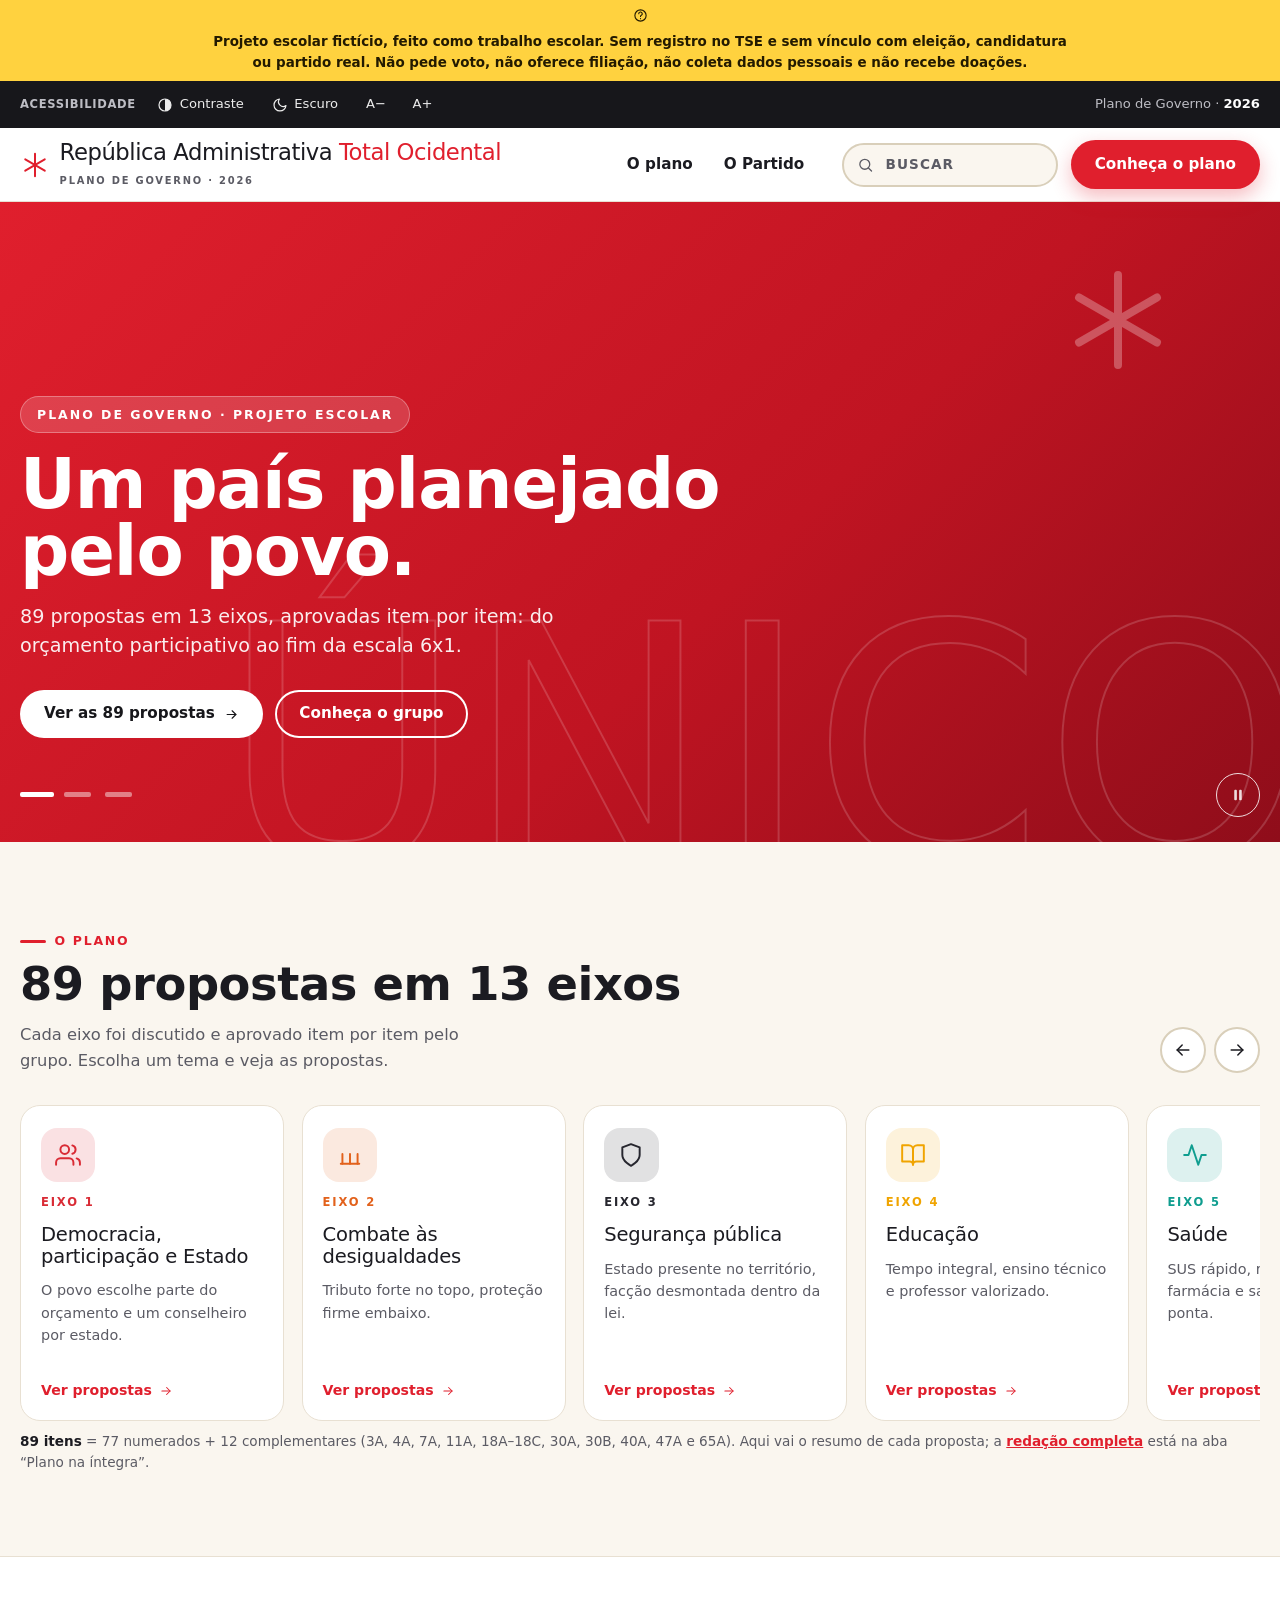
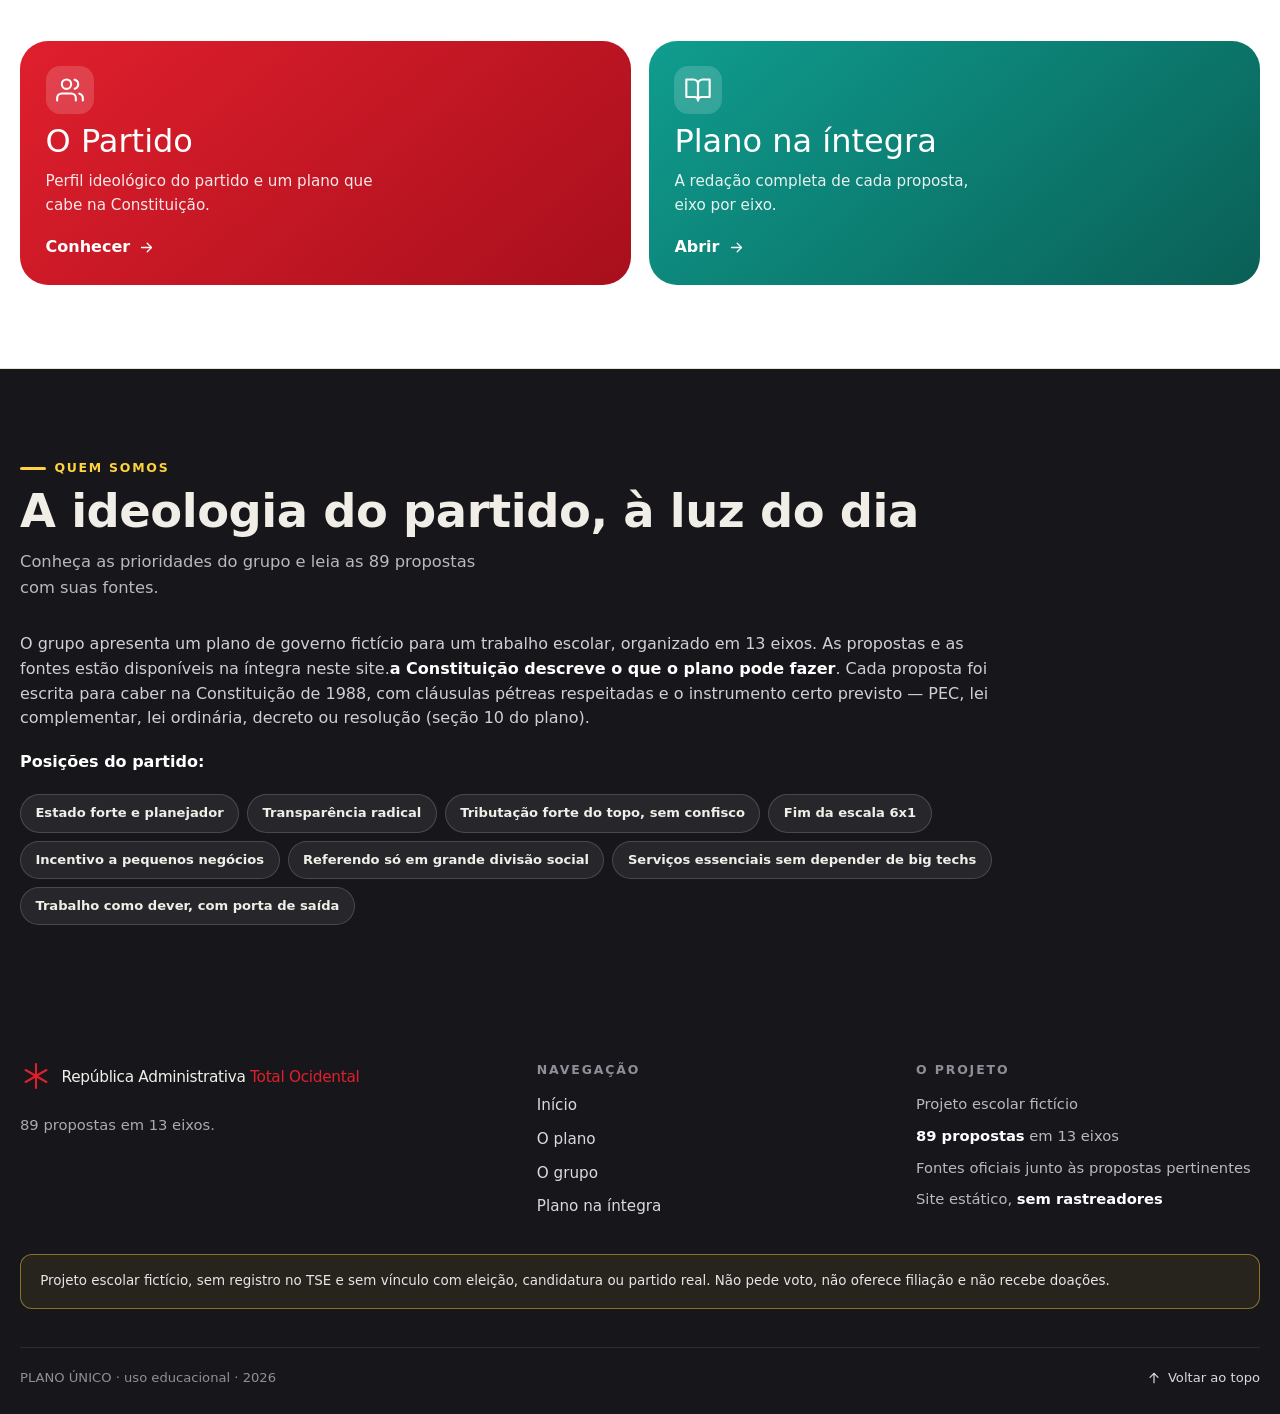
==== index.html @ 09391eef "Publica site escolar com propostas e fontes" ====
<!doctype html>
<html lang="pt-BR" data-theme="claro" data-contraste="normal" data-escala="1"><head>
    <meta charset="UTF-8">
    <meta name="viewport" content="width=device-width, initial-scale=1.0">
    <meta name="color-scheme" content="light dark">
    <meta name="darkreader-lock">
    <title>PLANO ÚNICO — Plano de Governo (projeto fictício)</title>
    <meta name="description" content="Projeto escolar fictício PLANO ÚNICO: 89 propostas em 13 eixos, com fontes oficiais junto aos itens pertinentes.">
    <meta name="robots" content="noindex">
    <link rel="icon" type="image/svg+xml" href="favicon.svg">
    <link rel="stylesheet" href="site.css">
    <script>(function(){try{var p=JSON.parse(localStorage.getItem('pu:a11y')||'{}'),h=document.documentElement;
if(!p.tema){p.tema=(window.matchMedia&&window.matchMedia('(prefers-color-scheme: dark)').matches)?'escuro':'claro'}
h.dataset.theme=p.tema;if(p.contraste)h.dataset.contraste=p.contraste;
if(p.escala!=null)h.dataset.escala=String(p.escala)}catch(e){}})()</script>
    <script src="site.js" defer></script>
    </head>
  <body>

    <a class="pular-para-conteudo" href="#conteudo">Pular para o conteúdo</a>
    <svg width="0" height="0" style="position:absolute" aria-hidden="true" focusable="false">
  <symbol id="i-menu" viewbox="0 0 24 24"><path d="M4 7h16M4 12h16M4 17h16"></path></symbol>
  <symbol id="i-fechar" viewbox="0 0 24 24"><path d="m6 6 12 12M18 6 6 18"></path></symbol>
  <symbol id="i-busca" viewbox="0 0 24 24"><circle cx="11" cy="11" r="7"></circle><path d="m16.5 16.5 4 4"></path></symbol>
  <symbol id="i-seta" viewbox="0 0 24 24"><path d="M5 12h14"></path><path d="m13 6 6 6-6 6"></path></symbol>
  <symbol id="i-seta-cima" viewbox="0 0 24 24"><path d="M12 19V5"></path><path d="m6 11 6-6 6 6"></path></symbol>
  <symbol id="i-contraste" viewbox="0 0 24 24"><circle cx="12" cy="12" r="9"></circle><path d="M12 3a9 9 0 0 1 0 18Z" fill="currentColor" stroke="none"></path></symbol>
  <symbol id="i-escuro" viewbox="0 0 24 24"><path d="M21 12.79A9 9 0 1 1 11.21 3 7 7 0 0 0 21 12.79z"></path></symbol>
  <symbol id="i-pausa" viewbox="0 0 24 24"><rect x="7" y="5" width="3.5" height="14" rx="1.2" fill="currentColor" stroke="none"></rect><rect x="13.5" y="5" width="3.5" height="14" rx="1.2" fill="currentColor" stroke="none"></rect></symbol>
  <symbol id="i-play" viewbox="0 0 24 24"><path d="M8 5.5v13l11-6.5Z" fill="currentColor" stroke="none"></path></symbol>
  <symbol id="i-chevron" viewbox="0 0 24 24"><path d="m6 9 6 6 6-6"></path></symbol>
  <symbol id="i-users" viewbox="0 0 24 24"><path d="M17 21v-2a4 4 0 0 0-4-4H5a4 4 0 0 0-4 4v2"></path><circle cx="9" cy="7" r="4"></circle><path d="M23 21v-2a4 4 0 0 0-3-3.87"></path><path d="M16 3.13a4 4 0 0 1 0 7.75"></path></symbol>
  <symbol id="i-igualdade" viewbox="0 0 24 24"><path d="M5 20v-9"></path><path d="M12 20v-9"></path><path d="M19 20v-9"></path><path d="M3.5 20h17"></path></symbol>
  <symbol id="i-shield" viewbox="0 0 24 24"><path d="M12 22s8-4 8-10V5l-8-3-8 3v7c0 6 8 10 8 10z"></path></symbol>
  <symbol id="i-book" viewbox="0 0 24 24"><path d="M2 3h6a4 4 0 0 1 4 4v14a3 3 0 0 0-3-3H2z"></path><path d="M22 3h-6a4 4 0 0 0-4 4v14a3 3 0 0 1 3-3h7z"></path></symbol>
  <symbol id="i-activity" viewbox="0 0 24 24"><path d="M22 12h-4l-3 9L9 3l-3 9H2"></path></symbol>
  <symbol id="i-film" viewbox="0 0 24 24"><rect x="2" y="2" width="20" height="20" rx="2.2"></rect><path d="M7 2v20M17 2v20M2 12h20M2 7h5M2 17h5M17 7h5M17 17h5"></path></symbol>
  <symbol id="i-home" viewbox="0 0 24 24"><path d="M3 9.5 12 3l9 6.5V20a2 2 0 0 1-2 2H5a2 2 0 0 1-2-2z"></path><path d="M9 22v-8h6v8"></path></symbol>
  <symbol id="i-trending" viewbox="0 0 24 24"><path d="m23 6-9.5 9.5-5-5L1 18"></path><path d="M17 6h6v6"></path></symbol>
  <symbol id="i-leaf" viewbox="0 0 24 24"><path d="M11 20A7 7 0 0 1 9.8 6.1C15.5 5 17 4.48 19 2c1 2 2 4.18 2 8 0 5.5-4.78 10-10 10Z"></path><path d="M2 21c0-3 1.85-5.36 5.08-6C9.5 14.52 12 13 13 12"></path></symbol>
  <symbol id="i-zap" viewbox="0 0 24 24"><path d="M13 2 3 14h9l-1 8 10-12h-9l1-8z"></path></symbol>
  <symbol id="i-globe" viewbox="0 0 24 24"><circle cx="12" cy="12" r="10"></circle><path d="M2 12h20"></path><path d="M12 2a15.3 15.3 0 0 1 4 10 15.3 15.3 0 0 1-4 10 15.3 15.3 0 0 1-4-10 15.3 15.3 0 0 1 4-10z"></path></symbol>
  <symbol id="i-briefcase" viewbox="0 0 24 24"><rect x="2" y="7" width="20" height="14" rx="2"></rect><path d="M16 21V5a2 2 0 0 0-2-2h-4a2 2 0 0 0-2 2v16"></path></symbol>
  <symbol id="i-flag" viewbox="0 0 24 24"><path d="M4 15s1-1 4-1 5 2 8 2 4-1 4-1V3s-1 1-4 1-5-2-8-2-4 1-4 1z"></path><path d="M4 22v-7"></path></symbol>
  <symbol id="i-landmark" viewbox="0 0 24 24"><path d="M3 22h18"></path><path d="M6 18v-7M10 18v-7M14 18v-7M18 18v-7"></path><path d="m12 2 8 5H4z"></path></symbol>
  <symbol id="i-scale" viewbox="0 0 24 24"><path d="m16 16 3-8 3 8c-.87.65-1.92 1-3 1s-2.13-.35-3-1Z"></path><path d="m2 16 3-8 3 8c-.87.65-1.92 1-3 1s-2.13-.35-3-1Z"></path><path d="M7 21h10"></path><path d="M12 3v18"></path><path d="M3 7h2c2 0 5-1 7-2 2 1 5 2 7 2h2"></path></symbol>
  <symbol id="i-gavel" viewbox="0 0 24 24"><path d="m14.5 12.5-8 8a2.1 2.1 0 0 1-3-3l8-8"></path><path d="m16 16 6-6"></path><path d="m8 8 6-6"></path><path d="m9 7 8 8"></path><path d="m21 11-8-8"></path></symbol>
  <symbol id="i-pergunta" viewbox="0 0 24 24"><circle cx="12" cy="12" r="9"></circle><path d="M9.2 9.2a2.8 2.8 0 1 1 4.1 2.5c-.85.5-1.3 1-1.3 1.9"></path><path d="M12 17h.01"></path></symbol>
</svg>

    <div class="aviso" role="note">
      <svg width="15" height="15" viewbox="0 0 24 24" fill="none" stroke="currentColor" stroke-width="1.8" stroke-linecap="round" stroke-linejoin="round" aria-hidden="true" focusable="false"><use href="#i-pergunta"></use></svg>
      <span><strong>Projeto escolar fictício, feito como trabalho escolar.</strong> Sem registro no TSE e sem vínculo com eleição, candidatura ou partido real. Não pede voto, não oferece filiação, não coleta dados pessoais e não recebe doações.</span>
    </div>

    <div class="toolbar">
      <div class="container">
        <div class="a11y">
          <span class="a11y__rotulo">Acessibilidade</span>
          <button type="button" class="botao-a11y" data-a11y="contraste" aria-pressed="false"><svg width="16" height="16" viewbox="0 0 24 24" fill="none" stroke="currentColor" stroke-width="1.8" stroke-linecap="round" stroke-linejoin="round" aria-hidden="true" focusable="false"><use href="#i-contraste"></use></svg> Contraste</button>
          <button type="button" class="botao-a11y" data-a11y="tema" aria-pressed="true"><svg width="16" height="16" viewbox="0 0 24 24" fill="none" stroke="currentColor" stroke-width="1.8" stroke-linecap="round" stroke-linejoin="round" aria-hidden="true" focusable="false"><use href="#i-escuro"></use></svg> Escuro</button>
          <span class="grupo-fonte" role="group" aria-label="Tamanho do texto">
            <button type="button" class="botao-a11y" data-a11y="menor" aria-label="Diminuir tamanho do texto"><span aria-hidden="true">A−</span></button>
            <button type="button" class="botao-a11y" data-a11y="maior" aria-label="Aumentar tamanho do texto"><span aria-hidden="true">A+</span></button>
          </span>
        </div>
        <span class="toolbar__meta">Plano de Governo · <strong>2026</strong></span>
      </div>
    </div>

    <header class="cabecalho">
      <div class="container">
        <a class="marca" href="#inicio" aria-label="PLANO ÚNICO — início">
          <svg width="30" height="30" viewbox="0 0 24 24" fill="none" stroke="var(--vermelho)" stroke-opacity="1" stroke-width="1.6" stroke-linecap="round" aria-hidden="true" focusable="false"><path d="M12 3v18M4.21 7.5l15.58 9M19.79 7.5l-15.58 9"></path></svg>
          <span>
            <span class="marca__texto">República Administrativa <font color="#e01f2d">Total Ocidental</font></span>
            <span class="marca__sub">plano de governo · 2026</span>
          </span>
        </a>
        <nav class="nav-desktop" aria-label="Menu principal">
          <ul class="nav__lista" role="list">
        <li><a class="nav__link" href="#eixos">O plano</a></li>
        <li><a class="nav__link" href="#grupo">O Partido</a></li>
        </ul>
        </nav>
        <div class="acoes-topo">
          <div class="busca busca--so-desktop">
          <label class="so-leitor" for="busca-desktop">Buscar nas propostas</label>
          <svg class="busca__icone" width="17" height="17" viewbox="0 0 24 24" fill="none" stroke="currentColor" stroke-width="1.8" stroke-linecap="round" stroke-linejoin="round" aria-hidden="true" focusable="false"><use href="#i-busca"></use></svg>
          <input id="busca-desktop" class="busca__campo" type="search" placeholder="Buscar" data-busca="" autocomplete="off">
          <div class="busca__resultados" hidden=""></div>
        </div>
          <a class="botao botao--primario acao-cta--topo" href="#eixos">Conheça o plano</a>
          <button type="button" class="hamburger" data-gaveta-botao="" aria-expanded="false" aria-controls="gaveta">
            <svg width="24" height="24" viewbox="0 0 24 24" fill="none" stroke="currentColor" stroke-width="1.8" stroke-linecap="round" stroke-linejoin="round" aria-hidden="true" focusable="false"><use href="#i-menu"></use></svg>
            <span class="so-leitor" data-gaveta-rotulo="">Abrir menu</span>
          </button>
        </div>
      </div>
    </header>

    <div class="veu" data-veu=""></div>
    <div class="gaveta" id="gaveta" data-gaveta="" tabindex="-1" aria-label="Menu">
      <div class="gaveta__topo">
        <span class="marca__texto">PLANO<em>ÚNICO</em></span>
        <button type="button" class="eixo-dialog__fechar" data-gaveta-botao="" aria-label="Fechar menu"><svg width="20" height="20" viewbox="0 0 24 24" fill="none" stroke="currentColor" stroke-width="1.8" stroke-linecap="round" stroke-linejoin="round" aria-hidden="true" focusable="false"><use href="#i-fechar"></use></svg></button>
      </div>
      <div class="busca">
          <label class="so-leitor" for="busca-gaveta">Buscar nas propostas</label>
          <svg class="busca__icone" width="17" height="17" viewbox="0 0 24 24" fill="none" stroke="currentColor" stroke-width="1.8" stroke-linecap="round" stroke-linejoin="round" aria-hidden="true" focusable="false"><use href="#i-busca"></use></svg>
          <input id="busca-gaveta" class="busca__campo" type="search" placeholder="Buscar" data-busca="" autocomplete="off">
          <div class="busca__resultados" hidden=""></div>
        </div>
      <nav aria-label="Menu principal (mobile)">
        <ul class="nav__lista" role="list">
        <li><a class="nav__link" href="#eixos">O plano</a></li>
        <li><a class="nav__link" href="#grupo">O grupo</a></li>
        </ul>
      </nav>
      <a class="botao botao--primario" href="#eixos">Conheça o plano</a>
      <p class="gaveta__rodape">PLANO ÚNICO · plano de governo · 2026</p>
    </div>

    <main id="conteudo">
      <div id="vista-site">
      <section class="vitrola" id="inicio" data-vitrola="" aria-roledescription="carrossel" aria-label="Destaques do plano" data-tema-slide="escuro">
        <h1 class="so-leitor">PLANO ÚNICO — plano de governo</h1>
        <ul class="vitrola__trilho" data-vitrola-trilho="" role="list" style="">
        <li class="slide" role="group" aria-roledescription="slide" aria-label="1 de 3" data-tema="escuro">
          <div class="slide__cenario cenario--vermelho" aria-hidden="true">
            <span class="slide__fantasma">ÚNICO</span>
            <span class="slide__astro" style="top:9%;right:8%"><svg width="120" height="120" viewbox="0 0 24 24" fill="none" stroke="#ffffff" stroke-opacity="0.28" stroke-width="1.6" stroke-linecap="round" aria-hidden="true" focusable="false"><path d="M12 3v18M4.21 7.5l15.58 9M19.79 7.5l-15.58 9"></path></svg></span>
          </div>
          <div class="container slide__conteudo">
            <span class="slide__kicker">Plano de governo · projeto escolar</span>
            <h2 class="slide__titulo">Um país planejado pelo povo.</h2>
            <p class="slide__sub">89 propostas em 13 eixos, aprovadas item por item: do orçamento participativo ao fim da escala 6x1.</p>
            <div class="slide__acoes"><a class="botao botao--claro" href="#eixos">Ver as 89 propostas <svg width="15" height="15" viewbox="0 0 24 24" fill="none" stroke="currentColor" stroke-width="1.8" stroke-linecap="round" stroke-linejoin="round" aria-hidden="true" focusable="false"><use href="#i-seta"></use></svg></a><a class="botao botao--fantasma" href="#grupo">Conheça o grupo</a></div>
          </div>
        </li>
        <li class="slide" role="group" aria-roledescription="slide" aria-label="2 de 3" data-tema="escuro">
          <div class="slide__cenario cenario--carvao" aria-hidden="true">
            <span class="slide__fantasma">89</span>
            <span class="slide__astro" style="top:9%;right:8%"><svg width="88" height="88" viewbox="0 0 24 24" fill="none" stroke="#e01f2d" stroke-opacity="0.75" stroke-width="1.6" stroke-linecap="round" aria-hidden="true" focusable="false"><path d="M12 3v18M4.21 7.5l15.58 9M19.79 7.5l-15.58 9"></path></svg></span>
          </div>
          <div class="container slide__conteudo">
            <span class="slide__kicker">Destaque do plano</span>
            <h2 class="slide__titulo">Transparência radical.</h2>
            <p class="slide__sub">Orçamento participativo com cardápio técnico, conselhos com um cidadão sorteado por estado e Canal de Transparência com transmissão integral do que o governo e o Congresso fazem.</p>
            <div class="slide__acoes"><button type="button" class="botao botao--claro" data-abre-eixo="1">Ver o Eixo 1 <svg width="15" height="15" viewbox="0 0 24 24" fill="none" stroke="currentColor" stroke-width="1.8" stroke-linecap="round" stroke-linejoin="round" aria-hidden="true" focusable="false"><use href="#i-seta"></use></svg></button><a class="botao botao--fantasma" href="plano-unico-propostas-e-fontes.pdf">Baixar PDF</a></div>
          </div>
        </li>
        <li class="slide" role="group" aria-roledescription="slide" aria-label="3 de 3" data-tema="creme">
          <div class="slide__cenario cenario--creme" aria-hidden="true">
            <span class="slide__fantasma">PU</span>
            <span class="slide__astro" style="top:9%;right:8%"><svg width="150" height="150" viewbox="0 0 24 24" fill="none" stroke="#e01f2d" stroke-opacity="0.22" stroke-width="1.6" stroke-linecap="round" aria-hidden="true" focusable="false"><path d="M12 3v18M4.21 7.5l15.58 9M19.79 7.5l-15.58 9"></path></svg></span>
          </div>
          <div class="container slide__conteudo">
            <span class="slide__kicker">Do salário à soberania</span>
            <h2 class="slide__titulo">O que é do Brasil decide o Brasil.</h2>
            <p class="slide__sub">Justiça tributária que financia o social, direitos que chegam ao trabalho por aplicativo e minerais estratégicos sob controle nacional.</p>
            <div class="slide__acoes"><a class="botao botao--primario" href="#eixos">Explorar os eixos <svg width="15" height="15" viewbox="0 0 24 24" fill="none" stroke="currentColor" stroke-width="1.8" stroke-linecap="round" stroke-linejoin="round" aria-hidden="true" focusable="false"><use href="#i-seta"></use></svg></a><a class="botao botao--fantasma" href="#plano-eixo-1">Ler o plano completo</a></div>
          </div>
        </li>
        </ul>
        <div class="vitrola__controles container">
          <ul class="vitrola__tracos" role="list">
            <li><button type="button" class="vitrola__traco" data-vitrola-ir="0" aria-label="Ir para o destaque 1"></button></li>
<li><button type="button" class="vitrola__traco" data-vitrola-ir="1" aria-label="Ir para o destaque 2"></button></li>
<li><button type="button" class="vitrola__traco" data-vitrola-ir="2" aria-label="Ir para o destaque 3"></button></li>
          </ul>
          <button type="button" class="vitrola__pausa" data-vitrola-pausa="" aria-pressed="false">
            <span class="so-leitor">Pausar rotação automática</span>
            <svg width="18" height="18" viewbox="0 0 24 24" fill="none" stroke="currentColor" stroke-width="1.8" stroke-linecap="round" stroke-linejoin="round" aria-hidden="true" focusable="false"><use href="#i-pausa"></use></svg>
          </button>
        </div>
      </section>

      <section class="secao eixos" id="eixos" aria-labelledby="eixos-titulo">
        <div class="container">
          <div class="secao__topo" data-reveal="">
            <div>
              <span class="overline">O plano</span>
              <h2 class="titulo-secao" id="eixos-titulo">89 propostas em 13 eixos</h2>
              <p class="sub-secao">Cada eixo foi discutido e aprovado item por item pelo grupo. Escolha um tema e veja as propostas.</p>
            </div>
            <div class="fileira__setas" data-trilha-setas="">
              <button type="button" class="fileira__seta fileira__seta--esquerda" data-trilha-seta="anterior" aria-label="Ver eixos anteriores" disabled><svg width="20" height="20" viewbox="0 0 24 24" fill="none" stroke="currentColor" stroke-width="1.8" stroke-linecap="round" stroke-linejoin="round" aria-hidden="true" focusable="false"><use href="#i-seta"></use></svg></button>
              <button type="button" class="fileira__seta" data-trilha-seta="proximo" aria-label="Ver próximos eixos"><svg width="20" height="20" viewbox="0 0 24 24" fill="none" stroke="currentColor" stroke-width="1.8" stroke-linecap="round" stroke-linejoin="round" aria-hidden="true" focusable="false"><use href="#i-seta"></use></svg></button>
            </div>
          </div>
        </div>
        <div class="container" data-trilha-wrapper="">
          <ul class="trilha-eixos" role="list" data-trilha="">
          <li>
            <button type="button" class="eixo-card" style="--cor-tema:#d92b35" data-abre-eixo="1" aria-haspopup="dialog">
              <span class="eixo-card__icone"><svg width="26" height="26" viewbox="0 0 24 24" fill="none" stroke="currentColor" stroke-width="1.8" stroke-linecap="round" stroke-linejoin="round" aria-hidden="true" focusable="false"><use href="#i-users"></use></svg></span>
              <span class="eixo-card__num">Eixo 1</span>
              <span class="eixo-card__nome">Democracia, participação e Estado</span>
              <span class="eixo-card__frase">O povo escolhe parte do orçamento e um conselheiro por estado.</span>
              <span class="eixo-card__acao">Ver propostas <svg width="14" height="14" viewbox="0 0 24 24" fill="none" stroke="currentColor" stroke-width="1.8" stroke-linecap="round" stroke-linejoin="round" aria-hidden="true" focusable="false"><use href="#i-seta"></use></svg></span>
            </button>
          </li>
          <li>
            <button type="button" class="eixo-card" style="--cor-tema:#e2611b" data-abre-eixo="2" aria-haspopup="dialog">
              <span class="eixo-card__icone"><svg width="26" height="26" viewbox="0 0 24 24" fill="none" stroke="currentColor" stroke-width="1.8" stroke-linecap="round" stroke-linejoin="round" aria-hidden="true" focusable="false"><use href="#i-igualdade"></use></svg></span>
              <span class="eixo-card__num">Eixo 2</span>
              <span class="eixo-card__nome">Combate às desigualdades</span>
              <span class="eixo-card__frase">Tributo forte no topo, proteção firme embaixo.</span>
              <span class="eixo-card__acao">Ver propostas <svg width="14" height="14" viewbox="0 0 24 24" fill="none" stroke="currentColor" stroke-width="1.8" stroke-linecap="round" stroke-linejoin="round" aria-hidden="true" focusable="false"><use href="#i-seta"></use></svg></span>
            </button>
          </li>
          <li>
            <button type="button" class="eixo-card" style="--cor-tema:#26262e" data-abre-eixo="3" aria-haspopup="dialog">
              <span class="eixo-card__icone"><svg width="26" height="26" viewbox="0 0 24 24" fill="none" stroke="currentColor" stroke-width="1.8" stroke-linecap="round" stroke-linejoin="round" aria-hidden="true" focusable="false"><use href="#i-shield"></use></svg></span>
              <span class="eixo-card__num">Eixo 3</span>
              <span class="eixo-card__nome">Segurança pública</span>
              <span class="eixo-card__frase">Estado presente no território, facção desmontada dentro da lei.</span>
              <span class="eixo-card__acao">Ver propostas <svg width="14" height="14" viewbox="0 0 24 24" fill="none" stroke="currentColor" stroke-width="1.8" stroke-linecap="round" stroke-linejoin="round" aria-hidden="true" focusable="false"><use href="#i-seta"></use></svg></span>
            </button>
          </li>
          <li>
            <button type="button" class="eixo-card" style="--cor-tema:#f0a400" data-abre-eixo="4" aria-haspopup="dialog">
              <span class="eixo-card__icone"><svg width="26" height="26" viewbox="0 0 24 24" fill="none" stroke="currentColor" stroke-width="1.8" stroke-linecap="round" stroke-linejoin="round" aria-hidden="true" focusable="false"><use href="#i-book"></use></svg></span>
              <span class="eixo-card__num">Eixo 4</span>
              <span class="eixo-card__nome">Educação</span>
              <span class="eixo-card__frase">Tempo integral, ensino técnico e professor valorizado.</span>
              <span class="eixo-card__acao">Ver propostas <svg width="14" height="14" viewbox="0 0 24 24" fill="none" stroke="currentColor" stroke-width="1.8" stroke-linecap="round" stroke-linejoin="round" aria-hidden="true" focusable="false"><use href="#i-seta"></use></svg></span>
            </button>
          </li>
          <li>
            <button type="button" class="eixo-card" style="--cor-tema:#0f9d8f" data-abre-eixo="5" aria-haspopup="dialog">
              <span class="eixo-card__icone"><svg width="26" height="26" viewbox="0 0 24 24" fill="none" stroke="currentColor" stroke-width="1.8" stroke-linecap="round" stroke-linejoin="round" aria-hidden="true" focusable="false"><use href="#i-activity"></use></svg></span>
              <span class="eixo-card__num">Eixo 5</span>
              <span class="eixo-card__nome">Saúde</span>
              <span class="eixo-card__frase">SUS rápido, remédio na farmácia e saúde mental na ponta.</span>
              <span class="eixo-card__acao">Ver propostas <svg width="14" height="14" viewbox="0 0 24 24" fill="none" stroke="currentColor" stroke-width="1.8" stroke-linecap="round" stroke-linejoin="round" aria-hidden="true" focusable="false"><use href="#i-seta"></use></svg></span>
            </button>
          </li>
          <li>
            <button type="button" class="eixo-card" style="--cor-tema:#c73f9d" data-abre-eixo="6" aria-haspopup="dialog">
              <span class="eixo-card__icone"><svg width="26" height="26" viewbox="0 0 24 24" fill="none" stroke="currentColor" stroke-width="1.8" stroke-linecap="round" stroke-linejoin="round" aria-hidden="true" focusable="false"><use href="#i-film"></use></svg></span>
              <span class="eixo-card__num">Eixo 6</span>
              <span class="eixo-card__nome">Cultura e esporte</span>
              <span class="eixo-card__frase">Verba pública vira acesso a cultura e esporte.</span>
              <span class="eixo-card__acao">Ver propostas <svg width="14" height="14" viewbox="0 0 24 24" fill="none" stroke="currentColor" stroke-width="1.8" stroke-linecap="round" stroke-linejoin="round" aria-hidden="true" focusable="false"><use href="#i-seta"></use></svg></span>
            </button>
          </li>
          <li>
            <button type="button" class="eixo-card" style="--cor-tema:#588a2c" data-abre-eixo="7" aria-haspopup="dialog">
              <span class="eixo-card__icone"><svg width="26" height="26" viewbox="0 0 24 24" fill="none" stroke="currentColor" stroke-width="1.8" stroke-linecap="round" stroke-linejoin="round" aria-hidden="true" focusable="false"><use href="#i-home"></use></svg></span>
              <span class="eixo-card__num">Eixo 7</span>
              <span class="eixo-card__nome">Direito à cidade</span>
              <span class="eixo-card__frase">Urbanizar onde as pessoas já vivem, com água, luz e passagem.</span>
              <span class="eixo-card__acao">Ver propostas <svg width="14" height="14" viewbox="0 0 24 24" fill="none" stroke="currentColor" stroke-width="1.8" stroke-linecap="round" stroke-linejoin="round" aria-hidden="true" focusable="false"><use href="#i-seta"></use></svg></span>
            </button>
          </li>
          <li>
            <button type="button" class="eixo-card" style="--cor-tema:#7059c9" data-abre-eixo="8" aria-haspopup="dialog">
              <span class="eixo-card__icone"><svg width="26" height="26" viewbox="0 0 24 24" fill="none" stroke="currentColor" stroke-width="1.8" stroke-linecap="round" stroke-linejoin="round" aria-hidden="true" focusable="false"><use href="#i-trending"></use></svg></span>
              <span class="eixo-card__num">Eixo 8</span>
              <span class="eixo-card__nome">Economia sustentável, produtiva e digital</span>
              <span class="eixo-card__frase">Estado planejador, estatal eficiente e pequeno negócio livre.</span>
              <span class="eixo-card__acao">Ver propostas <svg width="14" height="14" viewbox="0 0 24 24" fill="none" stroke="currentColor" stroke-width="1.8" stroke-linecap="round" stroke-linejoin="round" aria-hidden="true" focusable="false"><use href="#i-seta"></use></svg></span>
            </button>
          </li>
          <li>
            <button type="button" class="eixo-card" style="--cor-tema:#a07c1f" data-abre-eixo="9" aria-haspopup="dialog">
              <span class="eixo-card__icone"><svg width="26" height="26" viewbox="0 0 24 24" fill="none" stroke="currentColor" stroke-width="1.8" stroke-linecap="round" stroke-linejoin="round" aria-hidden="true" focusable="false"><use href="#i-leaf"></use></svg></span>
              <span class="eixo-card__num">Eixo 9</span>
              <span class="eixo-card__nome">Segurança alimentar e produção agrícola</span>
              <span class="eixo-card__frase">Comida boa e barata, de quem planta e de quem pesquisa.</span>
              <span class="eixo-card__acao">Ver propostas <svg width="14" height="14" viewbox="0 0 24 24" fill="none" stroke="currentColor" stroke-width="1.8" stroke-linecap="round" stroke-linejoin="round" aria-hidden="true" focusable="false"><use href="#i-seta"></use></svg></span>
            </button>
          </li>
          <li>
            <button type="button" class="eixo-card" style="--cor-tema:#2e7fb5" data-abre-eixo="10" aria-haspopup="dialog">
              <span class="eixo-card__icone"><svg width="26" height="26" viewbox="0 0 24 24" fill="none" stroke="currentColor" stroke-width="1.8" stroke-linecap="round" stroke-linejoin="round" aria-hidden="true" focusable="false"><use href="#i-zap"></use></svg></span>
              <span class="eixo-card__num">Eixo 10</span>
              <span class="eixo-card__nome">Segurança energética e transição de baixo carbono</span>
              <span class="eixo-card__frase">Luz mais limpa e mais barata, com energia nuclear para fins pacíficos.</span>
              <span class="eixo-card__acao">Ver propostas <svg width="14" height="14" viewbox="0 0 24 24" fill="none" stroke="currentColor" stroke-width="1.8" stroke-linecap="round" stroke-linejoin="round" aria-hidden="true" focusable="false"><use href="#i-seta"></use></svg></span>
            </button>
          </li>
          <li>
            <button type="button" class="eixo-card" style="--cor-tema:#2c8c5a" data-abre-eixo="11" aria-haspopup="dialog">
              <span class="eixo-card__icone"><svg width="26" height="26" viewbox="0 0 24 24" fill="none" stroke="currentColor" stroke-width="1.8" stroke-linecap="round" stroke-linejoin="round" aria-hidden="true" focusable="false"><use href="#i-globe"></use></svg></span>
              <span class="eixo-card__num">Eixo 11</span>
              <span class="eixo-card__nome">Sustentabilidade ambiental e climática</span>
              <span class="eixo-card__frase">Clima e floresta governados com quem vive neles.</span>
              <span class="eixo-card__acao">Ver propostas <svg width="14" height="14" viewbox="0 0 24 24" fill="none" stroke="currentColor" stroke-width="1.8" stroke-linecap="round" stroke-linejoin="round" aria-hidden="true" focusable="false"><use href="#i-seta"></use></svg></span>
            </button>
          </li>
          <li>
            <button type="button" class="eixo-card" style="--cor-tema:#b8234f" data-abre-eixo="12" aria-haspopup="dialog">
              <span class="eixo-card__icone"><svg width="26" height="26" viewbox="0 0 24 24" fill="none" stroke="currentColor" stroke-width="1.8" stroke-linecap="round" stroke-linejoin="round" aria-hidden="true" focusable="false"><use href="#i-briefcase"></use></svg></span>
              <span class="eixo-card__num">Eixo 12</span>
              <span class="eixo-card__nome">Valorizar o trabalho</span>
              <span class="eixo-card__frase">Fim da 6x1 e direitos que chegam ao aplicativo.</span>
              <span class="eixo-card__acao">Ver propostas <svg width="14" height="14" viewbox="0 0 24 24" fill="none" stroke="currentColor" stroke-width="1.8" stroke-linecap="round" stroke-linejoin="round" aria-hidden="true" focusable="false"><use href="#i-seta"></use></svg></span>
            </button>
          </li>
          <li>
            <button type="button" class="eixo-card" style="--cor-tema:#2f4d7a" data-abre-eixo="13" aria-haspopup="dialog">
              <span class="eixo-card__icone"><svg width="26" height="26" viewbox="0 0 24 24" fill="none" stroke="currentColor" stroke-width="1.8" stroke-linecap="round" stroke-linejoin="round" aria-hidden="true" focusable="false"><use href="#i-flag"></use></svg></span>
              <span class="eixo-card__num">Eixo 13</span>
              <span class="eixo-card__nome">Soberania nacional e protagonismo internacional</span>
              <span class="eixo-card__frase">O que é do Brasil decide o Brasil.</span>
              <span class="eixo-card__acao">Ver propostas <svg width="14" height="14" viewbox="0 0 24 24" fill="none" stroke="currentColor" stroke-width="1.8" stroke-linecap="round" stroke-linejoin="round" aria-hidden="true" focusable="false"><use href="#i-seta"></use></svg></span>
            </button>
          </li>
          </ul>
          <p class="eixos__nota"><strong>89 itens</strong> = 77 numerados + 12 complementares (3A, 4A, 7A, 11A, 18A–18C, 30A, 30B, 40A, 47A e 65A). Aqui vai o resumo de cada proposta; a <a href="#plano-eixo-1">redação completa</a> está na aba “Plano na íntegra”.</p>
        </div>
      </section>

      <section class="secao atalhos" aria-label="Atalhos do site">
        <div class="container">
          <ul class="atalhos__lista" role="list">
          <li data-reveal="" class="">
            <a class="atalho atalho--vermelho" href="#grupo">
              <span class="atalho__icone"><svg width="28" height="28" viewbox="0 0 24 24" fill="none" stroke="currentColor" stroke-width="1.8" stroke-linecap="round" stroke-linejoin="round" aria-hidden="true" focusable="false"><use href="#i-users"></use></svg></span>
              <span class="atalho__nome">O Partido</span>
              <span class="atalho__descricao">Perfil ideológico do partido e um plano que cabe na Constituição.</span>
              <span class="atalho__acao">Conhecer <svg width="17" height="17" viewbox="0 0 24 24" fill="none" stroke="currentColor" stroke-width="1.8" stroke-linecap="round" stroke-linejoin="round" aria-hidden="true" focusable="false"><use href="#i-seta"></use></svg></span>
            </a>
          </li>
          <li data-reveal="" class="">
            <a class="atalho atalho--verde" href="#plano-eixo-1">
              <span class="atalho__icone"><svg width="28" height="28" viewbox="0 0 24 24" fill="none" stroke="currentColor" stroke-width="1.8" stroke-linecap="round" stroke-linejoin="round" aria-hidden="true" focusable="false"><use href="#i-book"></use></svg></span>
              <span class="atalho__nome">Plano na íntegra</span>
              <span class="atalho__descricao">A redação completa de cada proposta, eixo por eixo.</span>
              <span class="atalho__acao">Abrir <svg width="17" height="17" viewbox="0 0 24 24" fill="none" stroke="currentColor" stroke-width="1.8" stroke-linecap="round" stroke-linejoin="round" aria-hidden="true" focusable="false"><use href="#i-seta"></use></svg></span>
            </a>
          </li>
          </ul>
        </div>
      </section>

      <section class="secao grupo" id="grupo" aria-labelledby="grupo-titulo">
        <div class="container">
          <div class="secao__topo" data-reveal="">
            <div>
              <span class="overline">Quem somos</span>
              <h2 class="titulo-secao" id="grupo-titulo">A ideologia do partido, à luz do dia</h2>
              <p class="sub-secao">Conheça as prioridades do grupo e leia as 89 propostas com suas fontes.</p>
            </div>
          </div>
          <div class="grupo__intro" data-reveal="">
              <p>O grupo apresenta um plano de governo fictício para um trabalho escolar, organizado em 13 eixos. As propostas e as fontes estão disponíveis na íntegra neste site.<strong>a Constituição descreve o que o plano pode fazer</strong>. Cada proposta foi escrita para caber na Constituição de 1988, com cláusulas pétreas respeitadas e o instrumento certo previsto — PEC, lei complementar, lei ordinária, decreto ou resolução (seção 10 do plano).</p>
              <p style="margin-top:1.2rem"><strong>Posições do partido:</strong></p>
              <div class="chips"><span class="chip">Estado forte e planejador</span><span class="chip">Transparência radical</span><span class="chip">Tributação forte do topo, sem confisco</span><span class="chip">Fim da escala 6x1</span><span class="chip">Incentivo a pequenos negócios</span><span class="chip">Referendo só em grande divisão social</span><span class="chip">Serviços essenciais sem depender de big techs</span><span class="chip">Trabalho como dever, com porta de saída</span>
              </div>
            </div>
        </div>
      </section>

      </div>

    <div id="vista-plano" hidden="">
      <header class="plano__barra">
        <div class="container plano__barra__linha">
          <button type="button" class="plano__volta" data-volta-plano=""><svg width="16" height="16" viewbox="0 0 24 24" fill="none" stroke="currentColor" stroke-width="1.8" stroke-linecap="round" stroke-linejoin="round" aria-hidden="true" focusable="false"><path d="M19 12H5"></path><path d="m11 18-6-6 6-6"></path></svg> Voltar ao site</button>
          <p class="plano__barra__titulo">Plano de Governo <strong>na íntegra</strong></p>
          <div class="plano__barra__acoes">
            <span class="plano__barra__meta">89 propostas · 13 eixos</span>
            <button type="button" class="plano__imprimir" data-imprimir-plano=""><svg width="15" height="15" viewbox="0 0 24 24" fill="none" stroke="currentColor" stroke-width="1.8" stroke-linecap="round" stroke-linejoin="round" aria-hidden="true" focusable="false"><polyline points="6 9 6 2 18 2 18 9"></polyline><path d="M6 18H4a2 2 0 0 1-2-2v-5a2 2 0 0 1 2-2h16a2 2 0 0 1 2 2v5a2 2 0 0 1-2 2h-2"></path><rect x="6" y="14" width="12" height="8" rx="1"></rect></svg> Imprimir</button>
          </div>
        </div>
      </header>

      <nav class="plano__chips" aria-label="Ir para um eixo">
        <button type="button" class="plano__chip" data-eixo-alvo="1" title="Eixo 1: Democracia, participação e Estado" aria-current="true">Eixo 1</button><button type="button" class="plano__chip" data-eixo-alvo="2" title="Eixo 2: Combate às desigualdades">Eixo 2</button><button type="button" class="plano__chip" data-eixo-alvo="3" title="Eixo 3: Segurança pública">Eixo 3</button><button type="button" class="plano__chip" data-eixo-alvo="4" title="Eixo 4: Educação">Eixo 4</button><button type="button" class="plano__chip" data-eixo-alvo="5" title="Eixo 5: Saúde">Eixo 5</button><button type="button" class="plano__chip" data-eixo-alvo="6" title="Eixo 6: Cultura e esporte">Eixo 6</button><button type="button" class="plano__chip" data-eixo-alvo="7" title="Eixo 7: Direito à cidade">Eixo 7</button><button type="button" class="plano__chip" data-eixo-alvo="8" title="Eixo 8: Economia sustentável, produtiva e digital">Eixo 8</button><button type="button" class="plano__chip" data-eixo-alvo="9" title="Eixo 9: Segurança alimentar e produção agrícola">Eixo 9</button><button type="button" class="plano__chip" data-eixo-alvo="10" title="Eixo 10: Segurança energética e transição de baixo carbono">Eixo 10</button><button type="button" class="plano__chip" data-eixo-alvo="11" title="Eixo 11: Sustentabilidade ambiental e climática">Eixo 11</button><button type="button" class="plano__chip" data-eixo-alvo="12" title="Eixo 12: Valorizar o trabalho">Eixo 12</button><button type="button" class="plano__chip" data-eixo-alvo="13" title="Eixo 13: Soberania nacional e protagonismo internacional">Eixo 13</button>
      </nav>

      <div class="plano__corpo container">
        <aside class="plano__nav" aria-label="Eixos do plano">
          <p class="plano__nav__rotulo">Os 13 eixos</p>
          <button type="button" class="plano__nav-item" data-eixo-alvo="1" title="Eixo 1: Democracia, participação e Estado"><span class="plano__nav__num">1</span><span class="plano__nav__nome">Democracia, participação e Estado</span><span class="plano__nav__qtd">10</span></button><button type="button" class="plano__nav-item" data-eixo-alvo="2" title="Eixo 2: Combate às desigualdades"><span class="plano__nav__num">2</span><span class="plano__nav__nome">Combate às desigualdades</span><span class="plano__nav__qtd">9</span></button><button type="button" class="plano__nav-item" data-eixo-alvo="3" title="Eixo 3: Segurança pública"><span class="plano__nav__num">3</span><span class="plano__nav__nome">Segurança pública</span><span class="plano__nav__qtd">11</span></button><button type="button" class="plano__nav-item" data-eixo-alvo="4" title="Eixo 4: Educação"><span class="plano__nav__num">4</span><span class="plano__nav__nome">Educação</span><span class="plano__nav__qtd">9</span></button><button type="button" class="plano__nav-item" data-eixo-alvo="5" title="Eixo 5: Saúde"><span class="plano__nav__num">5</span><span class="plano__nav__nome">Saúde</span><span class="plano__nav__qtd">5</span></button><button type="button" class="plano__nav-item" data-eixo-alvo="6" title="Eixo 6: Cultura e esporte"><span class="plano__nav__num">6</span><span class="plano__nav__nome">Cultura e esporte</span><span class="plano__nav__qtd">6</span></button><button type="button" class="plano__nav-item" data-eixo-alvo="7" title="Eixo 7: Direito à cidade"><span class="plano__nav__num">7</span><span class="plano__nav__nome">Direito à cidade</span><span class="plano__nav__qtd">5</span></button><button type="button" class="plano__nav-item" data-eixo-alvo="8" title="Eixo 8: Economia sustentável, produtiva e digital"><span class="plano__nav__num">8</span><span class="plano__nav__nome">Economia sustentável, produtiva e digital</span><span class="plano__nav__qtd">6</span></button><button type="button" class="plano__nav-item" data-eixo-alvo="9" title="Eixo 9: Segurança alimentar e produção agrícola"><span class="plano__nav__num">9</span><span class="plano__nav__nome">Segurança alimentar e produção agrícola</span><span class="plano__nav__qtd">5</span></button><button type="button" class="plano__nav-item" data-eixo-alvo="10" title="Eixo 10: Segurança energética e transição de baixo carbono"><span class="plano__nav__num">10</span><span class="plano__nav__nome">Segurança energética e transição de baixo carbono</span><span class="plano__nav__qtd">5</span></button><button type="button" class="plano__nav-item" data-eixo-alvo="11" title="Eixo 11: Sustentabilidade ambiental e climática"><span class="plano__nav__num">11</span><span class="plano__nav__nome">Sustentabilidade ambiental e climática</span><span class="plano__nav__qtd">7</span></button><button type="button" class="plano__nav-item" data-eixo-alvo="12" title="Eixo 12: Valorizar o trabalho"><span class="plano__nav__num">12</span><span class="plano__nav__nome">Valorizar o trabalho</span><span class="plano__nav__qtd">7</span></button><button type="button" class="plano__nav-item" data-eixo-alvo="13" title="Eixo 13: Soberania nacional e protagonismo internacional"><span class="plano__nav__num">13</span><span class="plano__nav__nome">Soberania nacional e protagonismo internacional</span><span class="plano__nav__qtd">4</span></button>
        </aside>
        <div class="plano__conteudo">
          <section class="plano__eixo" data-eixo="1" style="--cor-eixo:#d92b35" aria-labelledby="plano-titulo-1">
          <header class="plano__cabeca">
            <p class="plano__cabeca__kicker"><span>Eixo 1 de 13</span><span>10 propostas</span></p>
            <h2 class="plano__cabeca__titulo" id="plano-titulo-1" tabindex="-1">Democracia, participação e Estado</h2>
            <p class="plano__cabeca__frase">O povo escolhe parte do orçamento e um cidadão por estado.</p>
          </header>
          <ol class="plano__itens">
          <li class="pg-item" data-pg-item="1">
            <span class="pg-item__num" aria-hidden="true">1</span>
            <div class="pg-item__corpo">
          <h3 class="pg-item__titulo">Orçamento participativo com cardápio técnico</h3>
          <p class="pg-item__texto">A população prioriza, por voto presencial e digital, uma parcela do investimento novo. A lista é montada pelo órgão de planejamento, e despesas obrigatórias e os pisos de saúde e educação ficam fora da consulta.</p><p class="pg-item__fontes"><strong>Fontes: </strong><a href="https://legis.senado.leg.br/norma/579494/publicacao/16434817" target="_blank" rel="noopener noreferrer">Constituição Federal</a>.</p></div>
          </li>
          <li class="pg-item" data-pg-item="2">
            <span class="pg-item__num" aria-hidden="true">2</span>
            <div class="pg-item__corpo">
          <h3 class="pg-item__titulo">Conselhos populares com um cidadão por unidade da federação</h3>
          <p class="pg-item__texto">Em saúde, educação, segurança e planejamento, conselhos formados por representantes do governo, de servidores e da sociedade civil, mais um cidadão por estado (e DF), como no Senado, escolhido por sorteio público entre os eleitores inscritos voluntariamente, nos moldes dos mesários eleitorais. Mandato de um ano, sem reeleição, com ajuda de custo e capacitação. Definem diretrizes e fiscalizam a execução, sem poder de criar leis nem de vetar o Executivo ou o Legislativo. Definem diretrizes nas competências que a lei lhes atribuir, sem substituir órgãos constitucionalmente competentes.</p><p class="pg-item__fontes"><strong>Fontes: </strong><a href="https://legis.senado.leg.br/norma/579494/publicacao/16434817" target="_blank" rel="noopener noreferrer">Constituição Federal</a>.</p></div>
          </li>
          <li class="pg-item" data-pg-item="3">
            <span class="pg-item__num" aria-hidden="true">3</span>
            <div class="pg-item__corpo">
          <h3 class="pg-item__titulo">Referendo apenas em temas de grande divisão social</h3>
          <p class="pg-item__texto">(por exemplo, a gratuidade do transporte público coletivo, com financiamento federal), para a população ratificar ou rejeitar, em referendo, ato normativo de grande relevância já aprovado ou submetido à ratificação. O Congresso convoca, por decreto legislativo (art. 49, XV), e matérias de cláusula pétrea e direitos fundamentais ficam fora. Sem plebiscito como regra.</p><p class="pg-item__fontes"><strong>Fontes: </strong><a href="https://legis.senado.leg.br/norma/551585/publicacao/15652417" target="_blank" rel="noopener noreferrer">Lei 9.709/1998 - consultas populares</a>.</p></div>
          </li>
          <li class="pg-item" data-pg-item="3A">
            <span class="pg-item__num" aria-hidden="true">3A</span>
            <div class="pg-item__corpo">
          <h3 class="pg-item__titulo">Iniciativa popular facilitada</h3>
          <p class="pg-item__texto">Permitir a coleta de assinaturas por meio digital seguro (autenticação forte e trilha de auditoria), por lei ordinária, mantidos os percentuais constitucionais (art. 61, §2º). Cada cidadão assina uma vez por projeto, com conferência por amostragem. Cada projeto trata de um único assunto, e a rejeição não impede nova iniciativa constitucionalmente válida . Até 5 projetos por ano têm tramitação prioritária, conforme os regimentos das Casas, na ordem de conclusão da coleta, com prazo regimental para análise (item 7). Painel público mostra o andamento das assinaturas e quem promove e financia cada coleta (item 4).</p><p class="pg-item__fontes"><strong>Fontes: </strong><a href="https://legis.senado.leg.br/norma/579494/publicacao/16434817" target="_blank" rel="noopener noreferrer">Constituição Federal</a>; <a href="https://legis.senado.leg.br/norma/551585/publicacao/15652417" target="_blank" rel="noopener noreferrer">Lei 9.709/1998 - consultas populares</a>.</p></div>
          </li>
          <li class="pg-item" data-pg-item="4">
            <span class="pg-item__num" aria-hidden="true">4</span>
            <div class="pg-item__corpo">
          <h3 class="pg-item__titulo">Transparência total do gasto público</h3>
          <p class="pg-item__texto">Todo gasto, incluindo emendas parlamentares, é público, acessível e rastreável (autor, valor, destino e execução), com incentivo ativo para que a população consulte e fiscalize. Ressalvados os casos de sigilo previstos em lei.</p><p class="pg-item__fontes"><strong>Fontes: </strong><a href="https://legis.senado.leg.br/norma/584383/publicacao/34951398" target="_blank" rel="noopener noreferrer">Lei 12.527/2011 - acesso à informação</a>.</p></div>
          </li>
          <li class="pg-item" data-pg-item="4A">
            <span class="pg-item__num" aria-hidden="true">4A</span>
            <div class="pg-item__corpo">
          <h3 class="pg-item__titulo">Canal de Transparência</h3>
          <p class="pg-item__texto">Canal público de transmissão contínua das sessões do Congresso (retransmitidas das TVs das Casas), das comissões e das reuniões públicas do Executivo, com painel único de votos por parlamentar e por tema, prestação de contas e dados abertos. O conteúdo é de transmissão integral e informação objetiva, sem promoção de autoridades (art. 37, §1º), e respeita as restrições eleitorais aplicáveis à publicidade institucional (Lei 9.504/1997, art. 73, VI, "b"), sem suspender automaticamente a publicidade legal de atos parlamentares nem a transparência permitida. Todo o material fica em arquivo aberto, de livre reutilização.</p><p class="pg-item__fontes"><strong>Fontes: </strong><a href="https://legis.senado.leg.br/norma/551380/publicacao/34619691" target="_blank" rel="noopener noreferrer">Lei 9.504/1997 - normas eleitorais</a>; <a href="https://legis.senado.leg.br/norma/584383/publicacao/34951398" target="_blank" rel="noopener noreferrer">Lei 12.527/2011 - acesso à informação</a>.</p></div>
          </li>
          <li class="pg-item" data-pg-item="5">
            <span class="pg-item__num" aria-hidden="true">5</span>
            <div class="pg-item__corpo">
          <h3 class="pg-item__titulo">Regulação firme das plataformas digitais e soberania digital</h3>
          <p class="pg-item__texto">Representante legal no país, cumprimento de ordens judiciais, remoção rápida de conteúdo ilegal (incitação criminosa ao ódio, golpes e fraudes, aliciamento de menores), transparência e auditoria independente dos algoritmos e anúncios, e combate a contas falsas e robôs. Descumprimento gera sanções graduais (multas, bloqueio de receitas e, em último caso, suspensão por decisão judicial). Dados dos brasileiros armazenados no país, sob a LGPD, e alternativas públicas e interoperáveis de uso voluntário. Sem censura prévia e sem intermediação estatal obrigatória das comunicações. Dados sujeitos a requisitos proporcionais de proteção, localização e transferência internacional, nos termos da lei (LGPD, arts. 33-36).</p><p class="pg-item__fontes"><strong>Fontes: </strong><a href="https://legis.senado.leg.br/norma/27457334/publicacao/27457731" target="_blank" rel="noopener noreferrer">Lei 13.709/2018 - proteção de dados</a>; <a href="https://legis.senado.leg.br/norma/584776/publicacao/34619030" target="_blank" rel="noopener noreferrer">Lei 12.965/2014 - Marco Civil da Internet</a>; <a href="https://portal.stf.jus.br/jurisprudenciaRepercussao/verAndamentoProcesso.asp?classeProcesso=RE&amp;incidente=5160549&amp;numeroTema=987" target="_blank" rel="noopener noreferrer">STF, Tema 987 - plataformas</a>.</p></div>
          </li>
          <li class="pg-item" data-pg-item="6">
            <span class="pg-item__num" aria-hidden="true">6</span>
            <div class="pg-item__corpo">
          <h3 class="pg-item__titulo">Governo digital por padrão e Estado meritocrático</h3>
          <p class="pg-item__texto">Todo o governo digital, com reconstrução do portal gov.br (login único, linguagem simples, acessibilidade, testes com usuários) e dados integrados sob a LGPD. Atendimento em três camadas: serviço online para a maioria, pontos de acesso assistido (escolas fora do horário de aula, bibliotecas, postos e Correios, com agentes de inclusão digital e privacidade garantida) e atendimento presencial enxuto. Assistente de IA pública, hospedada e mantida localmente no Brasil, com modelos auditáveis, sem decidir benefícios, multas ou direitos, com revisão humana garantida e responsabilidade do órgão por erros. Extinção dos cargos em comissão da administração federal: toda chefia passa a ser ocupada por servidor concursado, escolhido em processo seletivo público interno por perfil técnico, com metas, avaliação pública de desempenho e mandato definido, e só pode ser trocado por descumprimento de metas, apurado em processo. Ficam apenas os cargos políticos de primeiro escalão (como ministros), que a Constituição reserva ao chefe do Executivo (art. 84, I). Estados e municípios são incentivados a adotar o mesmo modelo, respeitada sua autonomia. Substituir cargos em comissão por funções técnicas na maior extensão constitucionalmente possível, preservadas as competências de direção (CF, arts. 37, II e V; 84, I e II).</p><p class="pg-item__fontes"><strong>Fontes: </strong><a href="https://legis.senado.leg.br/norma/579494/publicacao/16434817" target="_blank" rel="noopener noreferrer">Constituição Federal</a>; <a href="https://www.camara.leg.br/proposicoesWeb/fichadetramitacao?idProposicao=2487262" target="_blank" rel="noopener noreferrer">Câmara, PL 2.338/2023 - inteligência artificial</a>.</p></div>
          </li>
          <li class="pg-item" data-pg-item="7">
            <span class="pg-item__num" aria-hidden="true">7</span>
            <div class="pg-item__corpo">
          <h3 class="pg-item__titulo">Reforma do processo legislativo</h3>
          <p class="pg-item__texto">O partido apresentará projeto para alterar os regimentos da Câmara e do Senado, de modo que a pauta deixe de depender de uma só pessoa. Projetos de grande impacto nacional e os de iniciativa popular terão prazo máximo para entrar em pauta, com critérios objetivos de prioridade escritos no regimento (homenagens e nomes de logradouros ficam no fim da fila), e haverá transparência pública sobre cada projeto parado ou priorizado. O partido proporá às Casas alterações de seus regimentos pelos instrumentos próprios.</p><p class="pg-item__fontes"><strong>Fontes: </strong><a href="https://legis.senado.leg.br/norma/579494/publicacao/16434817" target="_blank" rel="noopener noreferrer">Constituição Federal</a>.</p></div>
          </li>
          <li class="pg-item" data-pg-item="7A">
            <span class="pg-item__num" aria-hidden="true">7A</span>
            <div class="pg-item__corpo">
          <h3 class="pg-item__titulo">Justiça acessível, rápida e transparente</h3>
          <p class="pg-item__texto">Defensoria Pública fortalecida (carreira, concurso e presença em todas as comarcas, art. 134), para que o acesso à Justiça não dependa de renda. Metas públicas de tempo de tramitação por tipo de processo, acompanhadas pelo CNJ, com painel aberto por tribunal. Plantões especializados em quebra de sigilo, bloqueio cautelar e busca e apreensão (necessários ao item 18), com prazos curtos e substituição automática do juiz em caso de demora. Publicação aberta de decisões, pautas e dados de produtividade, e controle externo mantido pelo CNJ e pelo CNMP, com prestação pública de contas. Meritocracia no ingresso e na promoção, por concurso e critérios objetivos, e sem concentração de poder de decisão em uma só pessoa. Metas do CNJ e redistribuição de urgências por regras prévias, objetivas e aprovadas pelos órgãos competentes.</p><p class="pg-item__fontes"><strong>Fontes: </strong><a href="https://legis.senado.leg.br/norma/579494/publicacao/16434817" target="_blank" rel="noopener noreferrer">Constituição Federal</a>.</p></div>
          </li>
          </ol>
          <nav class="plano__passo" aria-label="Navegar entre os eixos">
            <span></span>
            <button type="button" class="plano__passo__btn plano__passo__btn--fim" data-eixo-alvo="2">Eixo 2 →</button>
          </nav>
        </section><section class="plano__eixo" data-eixo="2" style="--cor-eixo:#e2611b" aria-labelledby="plano-titulo-2">
          <header class="plano__cabeca">
            <p class="plano__cabeca__kicker"><span>Eixo 2 de 13</span><span>9 propostas</span></p>
            <h2 class="plano__cabeca__titulo" id="plano-titulo-2" tabindex="-1">Combate às desigualdades</h2>
            <p class="plano__cabeca__frase">Tributo forte no topo, proteção firme embaixo.</p>
          </header>
          <ol class="plano__itens">
          <li class="pg-item" data-pg-item="8">
            <span class="pg-item__num" aria-hidden="true">8</span>
            <div class="pg-item__corpo">
          <h3 class="pg-item__titulo">Justiça tributária</h3>
          <p class="pg-item__texto">Menos imposto sobre consumo e sobre quem ganha menos; imposto de renda mais progressivo; fim de isenções e benefícios a altas rendas e grandes empresas; tributação progressiva e moderada de lucros, dividendos, grandes heranças e patrimônio de luxo; imposto mínimo sobre super-ricos e regulamentação do imposto sobre grandes fortunas, sempre dentro da vedação ao confisco. Criptoativos com identificação obrigatória nas plataformas, tributação reduzida para operações declaradas e elevada, com fiscalização reforçada, para as fora do sistema identificado. Penas agravadas contra sonegação e devedor contumaz (crimes contra a ordem tributária, e não prisão por dívida comum), combate a paraísos fiscais, offshores e evasão por mudança de residência fiscal. Coordenação nacional contra a guerra fiscal entre estados, com consumo tributado no destino e transferências com finalidade a municípios nas vinculações permitidas (a Constituição veda vincular receita de imposto a despesa específica, art. 167, IV). Incentivos fortes a pequenos negócios (Simples, MEI e crédito), com transição gradual para evitar o nanismo de empresas. Cada tributo será alterado pelo ente competente, na espécie legislativa exigida.</p><p class="pg-item__fontes"><strong>Fontes: </strong><a href="https://legis.senado.leg.br/norma/579494/publicacao/16434817" target="_blank" rel="noopener noreferrer">Constituição Federal</a>.</p></div>
          </li>
          <li class="pg-item" data-pg-item="9">
            <span class="pg-item__num" aria-hidden="true">9</span>
            <div class="pg-item__corpo">
          <h3 class="pg-item__titulo">Função social dos ativos produtivos</h3>
          <p class="pg-item__texto">Fábricas e instalações ociosas ou abandonadas por tempo definido serão objeto de notificação, cobrança de tributos e desapropriação por interesse social com indenização justa. Em falência e recuperação judicial, o Estado e os trabalhadores terão preferência de aquisição, com destino a estatais, cooperativas ou parcerias. A avaliação seguirá tabelas públicas de referência, laudos de órgão técnico independente do Executivo, publicação dos cálculos e direito de contestação com perícia judicial. Desapropriação nos casos legais, com indenização; preferência de aquisição compatível com a insolvência e os direitos dos credores.</p><p class="pg-item__fontes"><strong>Fontes: </strong><a href="https://legis.senado.leg.br/norma/579494/publicacao/16434817" target="_blank" rel="noopener noreferrer">Constituição Federal</a>.</p></div>
          </li>
          <li class="pg-item" data-pg-item="10">
            <span class="pg-item__num" aria-hidden="true">10</span>
            <div class="pg-item__corpo">
          <h3 class="pg-item__titulo">Salário mínimo vinculado ao custo de vida</h3>
          <p class="pg-item__texto">O salário mínimo nacional passa a acompanhar uma cesta de referência nacional, com alimentação e moradia, medida por órgão técnico independente, com meta de convergência gradual em 15 anos, em degraus de 5 anos, recalculada a cada etapa. Pisos regionais por estado, com incentivo da União, e complemento de moradia transitório para trabalhadores de baixa renda em municípios de aluguel elevado, calculado com dados públicos por município e reduzido conforme avança a oferta de moradia acessível (itens 41 e 42). À medida que moradia e transporte (item 44) ficam mais baratos, o valor necessário cai. Transição gradual e apoio a microempresas e pequenos municípios para proteger o emprego formal.</p><p class="pg-item__fontes"><strong>Fontes: </strong><a href="https://legis.senado.leg.br/norma/579494/publicacao/16434817" target="_blank" rel="noopener noreferrer">Constituição Federal</a>.</p></div>
          </li>
          <li class="pg-item" data-pg-item="11">
            <span class="pg-item__num" aria-hidden="true">11</span>
            <div class="pg-item__corpo">
          <h3 class="pg-item__titulo">Proteção social e trabalho público</h3>
          <p class="pg-item__texto">Manter e ampliar o Bolsa Família e o BPC, com cadastro único integrado e transparente. O Estado oferecerá trabalho público temporário, com direitos trabalhistas e no piso nacional, a quem estiver desempregado e puder trabalhar. Quem não precisa trabalhar (idosos, pessoas com deficiência, cuidadores de crianças ou de dependentes e gestantes) mantém integralmente os benefícios. Adultos aptos, sem filhos, sem deficiência e sem dependentes, que recusarem oferta adequada (distância, horário e condições), terão o benefício reduzido gradualmente ao longo de seis meses, até a saída do programa, com direito de recurso. As condicionalidades aplicam-se apenas aos benefícios legalmente condicionáveis, preservado integralmente o BPC (CF, art. 203, V). Empregos públicos temporários observam concurso ou contratação temporária por excepcional interesse público (art. 37, II e IX) e as regras do ente executor.</p><p class="pg-item__fontes"><strong>Fontes: </strong><a href="https://legis.senado.leg.br/norma/37200398/publicacao/37206268" target="_blank" rel="noopener noreferrer">Lei 14.601/2023 - Bolsa Família</a>; <a href="https://legis.senado.leg.br/norma/579494/publicacao/16434817" target="_blank" rel="noopener noreferrer">Constituição Federal</a>.</p></div>
          </li>
          <li class="pg-item" data-pg-item="11A">
            <span class="pg-item__num" aria-hidden="true">11A</span>
            <div class="pg-item__corpo">
          <h3 class="pg-item__titulo">Previdência e envelhecimento</h3>
          <p class="pg-item__texto">Mantém o regime público de repartição e rejeita a capitalização individual obrigatória. Regra geral: fica a regra programada atual para novos filiados ao RGPS (62 anos para mulheres e 65 para homens, com 15 e 20 anos de contribuição; segurados anteriores e regimes próprios podem seguir regras de transição ou específicas). Início precoce: quem começou a contribuir cedo e comprova longa carreira (35 anos de contribuição para homens e 30 para mulheres) pode se aposentar com idade mínima menor (60 anos para homens e 57 para mulheres); o critério é o tempo de contribuição comprovado no CNIS, e não a idade em que começou, para ser objetivo e verificável. Trabalho penoso, insalubre ou de risco: regra própria de tempo e idade, definida em lei com laudo técnico. Financiamento pela justiça tributária (item 8) e por combate à sonegação previdenciária, com estimativa pública de custo da regra de início precoce e revisão a cada 5 anos. Servidores e regime geral têm as mesmas regras de base, mediante PEC, preservadas as regras de transição e o direito adquirido (art. 5º, XXXVI). Antes de qualquer implantação, apresentar projeção atuarial e estimativa de despesa com fonte de custeio demonstrada. Quem trabalha por aplicativo entra no regime do item 68. Rede pública de cuidado de longa duração para idosos, ligada ao item 13.</p><p class="pg-item__fontes"><strong>Fontes: </strong><a href="https://legis.senado.leg.br/norma/31727296/publicacao/31727643" target="_blank" rel="noopener noreferrer">EC 103/2019 - Previdência</a>.</p></div>
          </li>
          <li class="pg-item" data-pg-item="12">
            <span class="pg-item__num" aria-hidden="true">12</span>
            <div class="pg-item__corpo">
          <h3 class="pg-item__titulo">Inclusão produtiva com graduação</h3>
          <p class="pg-item__texto">Microcrédito público acompanhado; apoio a cooperativas e economia solidária (inclusive trabalhadores que assumam empresas falidas ou abandonadas, item 9); qualificação profissional gratuita avaliada pela inserção; prioridade a pequenos negócios, agricultura familiar e cooperativas nas compras públicas (Lei 14.133, com transparência); formalização simplificada. Nenhum apoio é permanente: prazo máximo de 5 anos, com os 2 últimos de redução gradual, ou teto de faturamento, o que vier primeiro, sem cobrança retroativa e sem prorrogação. Encerrado o apoio, a pessoa segue protegida pela rede do item 11. O prazo limita o apoio estatal, nunca a existência da cooperativa ou da empresa.</p><p class="pg-item__fontes"><strong>Fontes: </strong><a href="https://legis.senado.leg.br/norma/33382036/publicacao/33383820" target="_blank" rel="noopener noreferrer">Lei 14.133/2021 - licitações</a>.</p></div>
          </li>
          <li class="pg-item" data-pg-item="13">
            <span class="pg-item__num" aria-hidden="true">13</span>
            <div class="pg-item__corpo">
          <h3 class="pg-item__titulo">Igualdade de gênero e raça</h3>
          <p class="pg-item__texto">Ações afirmativas temporárias e condicionadas a resultado: as cotas são revistas periodicamente, por critérios objetivos de representação, persistência da desigualdade e resultados, aferidos por órgão técnico independente com dados públicos, e podem ser encerradas quando a revisão constatar a superação da desigualdade (atingir a proporção censitária por dois anos serve de indício, não de término automático; CF, arts. 3º, IV e 5º; Lei 15.142/2025, art. 12). Igualdade salarial com relatórios públicos de remuneração e fiscalização; rede de proteção a vítimas de violência de gênero; rede pública de cuidado (creches e dependentes); combate ao racismo com dados abertos e punição efetiva.</p><p class="pg-item__fontes"><strong>Fontes: </strong><a href="https://legis.senado.leg.br/norma/40947829/publicacao/40955776" target="_blank" rel="noopener noreferrer">Lei 15.142/2025 - cotas federais</a>.</p></div>
          </li>
          <li class="pg-item" data-pg-item="14">
            <span class="pg-item__num" aria-hidden="true">14</span>
            <div class="pg-item__corpo">
          <h3 class="pg-item__titulo">Povos indígenas, quilombolas e pessoas com deficiência</h3>
          <p class="pg-item__texto">Conclusão da demarcação e da titulação em prazo máximo definido, sem marco temporal e com indenização justa a ocupantes de boa-fé; mesma proteção contra invasão e crime que qualquer propriedade, sem condição de uso ou renda; consulta aos povos afetados por obras; saúde e educação universais com adaptação de língua e cultura; autonomia econômica dentro da Constituição. O apoio adicional (fomento e crédito) é temporário e acaba, com redução gradual, quando a atividade passa a se sustentar, com plano de uso e metas públicas. Pessoas com deficiência: acessibilidade universal com prazo escalonado e apoio a pequenos municípios; inclusão no trabalho e na educação. Acessibilidade e BPC são permanentes. Indenização nos casos constitucional e legalmente admitidos, distinguindo benfeitorias de boa-fé.</p><p class="pg-item__fontes"><strong>Fontes: </strong><a href="https://portal.stf.jus.br/noticias/verNoticiaDetalhe.asp?idConteudo=514834" target="_blank" rel="noopener noreferrer">STF, Tema 1.031 - terras indígenas</a>.</p></div>
          </li>
          <li class="pg-item" data-pg-item="15">
            <span class="pg-item__num" aria-hidden="true">15</span>
            <div class="pg-item__corpo">
          <h3 class="pg-item__titulo">Igualdade perante a lei e combate à discriminação</h3>
          <p class="pg-item__texto">Transformar em lei federal os direitos hoje garantidos por decisões judiciais (casamento, união estável, adoção, retificação de nome e gênero, punição da discriminação), com cláusula protegendo a liberdade religiosa e de expressão; lei geral antidiscriminação que define como crime condutas concretas (negar emprego, serviço, moradia ou acesso por raça, sexo, orientação sexual, identidade de gênero, religião, deficiência ou origem), com sanções civis e administrativas para casos menores; retificação por autodeclaração de maiores de 18 anos, com alteração posterior só pela via judicial; estatísticas oficiais anônimas de crimes de ódio; e nenhum cadastro de pessoas por orientação sexual ou identidade de gênero e nenhum benefício destinado a um grupo: todo benefício é universal, com critérios objetivos. Benefícios preferencialmente universais, ressalvadas medidas constitucionalmente justificadas; retificação com salvaguardas legais.</p><p class="pg-item__fontes"><strong>Fontes: </strong><a href="https://legis.senado.leg.br/norma/579494/publicacao/16434817" target="_blank" rel="noopener noreferrer">Constituição Federal</a>.</p></div>
          </li>
          </ol>
          <nav class="plano__passo" aria-label="Navegar entre os eixos">
            <button type="button" class="plano__passo__btn" data-eixo-alvo="1">← Eixo 1</button>
            <button type="button" class="plano__passo__btn plano__passo__btn--fim" data-eixo-alvo="3">Eixo 3 →</button>
          </nav>
        </section><section class="plano__eixo" data-eixo="3" style="--cor-eixo:#26262e" aria-labelledby="plano-titulo-3">
          <header class="plano__cabeca">
            <p class="plano__cabeca__kicker"><span>Eixo 3 de 13</span><span>11 propostas</span></p>
            <h2 class="plano__cabeca__titulo" id="plano-titulo-3" tabindex="-1">Segurança pública</h2>
            <p class="plano__cabeca__frase">Estado presente no território, facção desmontada dentro da lei.</p>
          </header>
          <ol class="plano__itens">
          <li class="pg-item" data-pg-item="16">
            <span class="pg-item__num" aria-hidden="true">16</span>
            <div class="pg-item__corpo">
          <h3 class="pg-item__titulo">Polícia de ciclo completo e desmilitarizada</h3>
          <p class="pg-item__texto">Criação, por emenda constitucional, de polícias estaduais de ciclo completo (prevenção e investigação), de carreira única e caráter civil, sob comando dos estados, com padrão nacional de treinamento, dados e protocolos fixado pela União e integração plena entre os órgãos. A segurança pública é função civil: serviço ao cidadão, com uso proporcional da força; a missão militar fica restrita à defesa da Pátria. Transição gradual em 10 anos, em etapas (primeiro integração de dados e treinamento comum, depois unificação de carreiras, por último a mudança de regime), respeitados os direitos dos atuais servidores; controle externo forte. Implementação por PEC, preservadas a autonomia dos estados e os direitos adquiridos.</p><p class="pg-item__fontes"><strong>Fontes: </strong><a href="https://legis.senado.leg.br/norma/579494/publicacao/16434817" target="_blank" rel="noopener noreferrer">Constituição Federal</a>.</p></div>
          </li>
          <li class="pg-item" data-pg-item="17">
            <span class="pg-item__num" aria-hidden="true">17</span>
            <div class="pg-item__corpo">
          <h3 class="pg-item__titulo">Forças Armadas na segurança pública, apenas em caráter excepcional</h3>
          <p class="pg-item__texto">Emprego na Garantia da Lei e da Ordem só após esgotamento comprovado e publicamente fundamentado dos meios civis, por prazo curto e em área delimitada, com regras de engajamento públicas, comunicação imediata ao Congresso (que pode suspender o emprego por maioria) e crimes contra civis julgados pela Justiça comum.</p><p class="pg-item__fontes"><strong>Fontes: </strong><a href="https://legis.senado.leg.br/norma/572852/publicacao/15655648" target="_blank" rel="noopener noreferrer">LC 97/1999 - emprego das Forças Armadas</a>; <a href="https://legis.senado.leg.br/norma/579494/publicacao/16434817" target="_blank" rel="noopener noreferrer">Constituição Federal</a>.</p></div>
          </li>
          <li class="pg-item" data-pg-item="18">
            <span class="pg-item__num" aria-hidden="true">18</span>
            <div class="pg-item__corpo">
          <h3 class="pg-item__titulo">Agência nacional de investigação do crime organizado</h3>
          <p class="pg-item__texto">Fortalecimento, por lei, da Polícia Federal como agência nacional de investigação do crime organizado e da lavagem de dinheiro, limitada a crimes de repercussão interestadual ou internacional, com integração permanente às polícias estaduais. Núcleo conjunto com a UIF, a supervisão do Banco Central e a Receita, com dados padronizados e alertas automáticos, sem subordinar o Banco Central. Dados financeiros detalhados só com ordem judicial fundamentada em indícios concretos, decidida por juízo especializado em plantão ininterrupto, em pedido único digital (quebra de sigilo, bloqueio e busca e apreensão), com prazo de 6 horas para o bloqueio cautelar de urgência e 24 horas para os demais pedidos; vencido o prazo, o pedido passa automaticamente a outro juiz de plantão, e a demora nunca vale como autorização. Instituições financeiras têm prazo curto para fornecer os dados, sob multa. A investigação corre em sigilo, sem aviso prévio; arquivada, o investigado é notificado e os dados obtidos são descartados; havendo denúncia, a defesa tem acesso. Todo acesso é registrado e auditado por órgão independente, com punição para uso indevido. Direção com mandato de 4 anos, coincidente com o do Presidente, sem recondução, nomeação pelo Presidente e aprovação do Senado. Mandato e hipóteses de exoneração são definidos em lei, preservadas as competências constitucionais do Presidente (art. 84, II) e o controle judicial; o afastamento ocorre por decisão fundamentada, com controle do Senado e do Judiciário, nos casos de: crime; participação ou ligação com organização criminosa ou facção; improbidade; violação grave do dever do cargo (como vazamento de investigação sigilosa ou descumprimento de ordem judicial); ou incapacidade comprovada. Desacordo com o Presidente ou com o governo nunca é motivo. Afastamento cautelar durante a apuração, com substituto interino do quadro da PF. Independência funcional em lei, controle externo e prestação pública de contas.</p><p class="pg-item__fontes"><strong>Fontes: </strong><a href="https://legis.senado.leg.br/norma/579494/publicacao/16434817" target="_blank" rel="noopener noreferrer">Constituição Federal</a>; <a href="https://portal.stf.jus.br/noticias/verNoticiaDetalhe.asp?idConteudo=531311" target="_blank" rel="noopener noreferrer">STF, Tema 990 - dados financeiros</a>.</p></div>
          </li>
          <li class="pg-item" data-pg-item="19">
            <span class="pg-item__num" aria-hidden="true">19</span>
            <div class="pg-item__corpo">
          <h3 class="pg-item__titulo">Fiscalização financeira por risco</h3>
          <p class="pg-item__texto">Análise automática de operações atípicas, por critérios de risco definidos em lei e públicos, com foco em grandes movimentações, offshores, doleiros, apostas e criptoativos. Limites de valor geram alerta automático, mas nenhum dado individual detalhado é aberto sem revisão humana, indício concreto e ordem judicial (a mesma regra do item 18). Algoritmos auditáveis. O órgão fiscalizador é um conselho de controle independente, com membros do Ministério Público, da OAB e da sociedade civil, mandato fixo e prestação pública de contas. Todo acesso é registrado, auditado e punido em caso de uso indevido, e os dados são descartados quando não há indício. Controle externo sobre a legalidade dos acessos, sem suprimir competências do MP, do Banco Central e das autoridades fiscais.</p><p class="pg-item__fontes"><strong>Fontes: </strong><a href="https://portal.stf.jus.br/noticias/verNoticiaDetalhe.asp?idConteudo=531311" target="_blank" rel="noopener noreferrer">STF, Tema 990 - dados financeiros</a>.</p></div>
          </li>
          <li class="pg-item" data-pg-item="18A">
            <span class="pg-item__num" aria-hidden="true">18A</span>
            <div class="pg-item__corpo">
          <h3 class="pg-item__titulo">Combate às facções</h3>
          <section class="pg-sub"><h4>Patrimônio</h4><p class="">Bloqueio cautelar imediato de bens de origem ilícita e perda definitiva por decisão judicial, com direito de defesa. O dinheiro vai para o fundo de segurança pública e para a indenização das vítimas; o que for da vítima é devolvido; veículos e equipamentos são incorporados a órgãos públicos ou leiloados, sem que a receita fique com o órgão que apreendeu, e com auditoria.</p></section><section class="pg-sub"><h4>Presídios</h4><p class="">Lideranças e presos de alto risco cumprem pena em unidades federais de segurança máxima, em locais remotos do território nacional, inclusive ilhas e ilhas artificiais nas águas brasileiras, fora do estado de origem e com decisão judicial . Nas demais unidades, o preso é classificado por risco individual, em unidades pequenas e modulares, com limite de presos por facção em cada unidade e alas separadas para rivais, sem contato entre elas, para impedir o domínio do presídio por uma facção. Crime cometido dentro da prisão leva a isolamento cautelar e transferência imediata para segurança máxima, com decisão judicial em até 24 horas, julgamento por videoconferência com defesa garantida, perda dos dias remidos (sem o limite de 1/3 do art. 127 da LEP, que o plano altera de propósito, com defesa garantida) e pena somada à anterior. Reconstrução gradual do sistema com unidades modulares de cela individual, material resistente, scanner corporal e monitoramento, financiada pelo Fundo Penitenciário, pelo FNSP (que a Lei 15.358 passou a destinar a presídios, com prioridade à segregação de lideranças) e pelo patrimônio confiscado, com metas públicas. Armamento letal nas guaritas, no perímetro e na equipe tática, e equipamento menos letal dentro das alas, sob regras públicas de uso da força. Cada unidade tem um canal único de comunicação, com bloqueio de sinal que não atinja o entorno, liberado em janelas curtas, monitorado e gravado, preservados o sigilo do advogado, salvo ordem judicial, e o contato com a família por visita e videochamada. O Estado garante a integridade física de todos os presos. Visita íntima e saída temporária por perfil, em respeito à individualização da pena (art. 5º, XLVI): para condenados por crimes graves e por integrar facção, ficam vedadas a saída temporária e a visita íntima, com visita familiar por parlatório ou videochamada monitorada; para os demais, a visita íntima e a saída para estudo (única saída temporária que restou no art. 122) dependem de trabalho, estudo e bom comportamento e são perdidas na falta grave.</p></section><section class="pg-sub"><h4>Empresas</h4><p class="">Empresa criada ou usada habitualmente para o crime é dissolvida por decisão judicial, com responsabilização penal apenas de quem participou. O patrimônio é liquidado, primeiro para salários e verbas trabalhistas e depois em leilão. Empresas com atividade lícita podem ficar sob administração judicial para manter os empregos. O denunciante é protegido e recompensado.</p></section><section class="pg-sub"><h4>Fronteiras e cadeia de custódia</h4><p class="">Fiscalização reforçada nas entradas aérea, aquaviária e terrestre, integrando PF, Receita e forças estaduais. Pesagem das drogas no local da apreensão e no destino da destruição, filmada, lacrada e registrada; diferença acima da tolerância técnica abre apuração automática de todos os envolvidos. Corregedoria independente e controle patrimonial de agentes; agente público a serviço de facção tem pena agravada (item 22).</p><p class="">Perdimento mediante processo legal, com contraditório e direitos de terceiros; aplicação individualizada e proporcional, assegurada a comunicação familiar.</p></section><p class="pg-item__fontes"><strong>Fontes: </strong><a href="https://legis.senado.leg.br/norma/42931693" target="_blank" rel="noopener noreferrer">Lei 15.358/2026 - combate ao crime organizado</a>; <a href="https://legis.senado.leg.br/norma/549086/publicacao/34619809" target="_blank" rel="noopener noreferrer">Lei 7.210/1984 - execução penal</a>.</p></div>
          </li>
          <li class="pg-item" data-pg-item="18B">
            <span class="pg-item__num" aria-hidden="true">18B</span>
            <div class="pg-item__corpo">
          <h3 class="pg-item__titulo">Presença do Estado no território</h3>
          <p class="pg-item__texto">Nos territórios dominados por organizações criminosas, o Estado entra por etapas e permanece: polícia de proximidade com inteligência, controle externo e câmeras (item 20), junto com escola em tempo integral, creche, posto de saúde, iluminação, saneamento e transporte, com metas públicas por território. Urbanização no lugar: infraestrutura de esgoto, água, drenagem e vias de acesso, titulação de quem já mora no local e reforma das casas por programa público com assistência técnica gratuita, sem remoção em massa. A remoção ocorre apenas em área de risco de vida, com reassentamento próximo, indenização e consulta aos moradores. Programas de prevenção ao recrutamento de jovens, ligados ao trabalho público temporário e à inclusão produtiva (itens 11 e 12). Reconhecimento facial limitado a hipóteses legais, com auditoria e revisão humana.</p><section class="pg-sub"><h4>Monitoramento por imagem externa</h4><p class="">Verificação periódica por imagem captada da via pública, por satélite ou drone, com apoio de inteligência artificial, para identificar construção nova em área de risco ou protegida, divergência com o cadastro e necessidade de reforma. Sem captação do interior das casas; rostos e placas desfocados, com prazo curto de guarda e acesso auditado. O sistema só aponta divergências, que são confirmadas por fiscal. A divergência abre notificação e prazo de regularização, com direito de defesa, e o embargo imediato vale só para área de risco de vida. Resultados agregados são públicos (item 4). A fiscalização é sobre o patrimônio, não sobre os moradores (art. 5º, X e XI).</p></section><section class="pg-sub"><h4>Câmeras em espaço público</h4><p class="">Instalação progressiva de câmeras em postes e vias públicas, começando pelo entorno de escolas, postos de saúde, transporte, prédios públicos e áreas de maior incidência criminal, com iluminação adequada e metas públicas anuais por região. Máscara de privacidade obrigatória sobre janelas, quintais e áreas privadas, sem armazenamento desses trechos. Captação acidental é descartada sem acesso humano. As imagens são guardadas por prazo curto, salvo se integrarem investigação, com acesso registrado e auditado e punição para uso indevido. A cobertura é publicada por região, e a localização exata das câmeras fica com a ouvidoria, o MP e o conselho de controle. O reconhecimento facial é permitido, para identificar suspeitos, sobre imagens de crime investigado e, em tempo real, para procurar foragidos, desaparecidos e investigados por crime grave. A varredura em tempo real é aberta para cada caso, em área e prazo delimitados, por decisão judicial ou por mandado em vigor, com descarte imediato dos rostos sem coincidência. O resultado é só pista, verificado por pessoa e confirmado por outra evidência antes de abordagem ou prisão, com teste público de erro por grupo e auditoria. É proibido manter base facial da população em geral e usar o sistema contra manifestações ou para perfilar opinião. O dano comprovado à intimidade é indenizado.</p></section><p class="pg-item__fontes"><strong>Fontes: </strong><a href="https://legis.senado.leg.br/norma/27457334/publicacao/27457731" target="_blank" rel="noopener noreferrer">Lei 13.709/2018 - proteção de dados</a>.</p></div>
          </li>
          <li class="pg-item" data-pg-item="18C">
            <span class="pg-item__num" aria-hidden="true">18C</span>
            <div class="pg-item__corpo">
          <h3 class="pg-item__titulo">Identificação verificada em plataformas digitais</h3>
          <p class="pg-item__texto">Toda plataforma que opera no Brasil exige verificação de identidade dos usuários, por meio de uma plataforma pública de identidade (como o gov.br em nível alto) que envia à empresa apenas um identificador criptografado, diferente para cada plataforma, sem nome, documento ou foto, e confirma a faixa etária sem revelar a idade exata. O apelido continua público, e é vedada a exibição obrigatória do nome real. O identificador só é resolvido em pessoa por ordem judicial fundamentada, em prazo curto, ou, em ameaça à vida, sequestro e crime contra criança, por pedido direto da polícia ratificado pelo juiz em até 24 horas. O sistema não registra o uso do identificador em cada plataforma, é fiscalizado por conselho independente, e o número de identificações é publicado anualmente. Quem acessa a base fora do processo comete crime. Há alternativa presencial de cadastro (para quem não consegue o nível alto online, como estrangeiro com passaporte). Verificadoras privadas só operam como alternativa, se credenciadas e auditadas, sem guardar documento nem foto, e respondem com multa proporcional ao número de pessoas atingidas, responsabilização dos diretores e descredenciamento em caso de vazamento. Protegidos o sigilo da fonte jornalística e a denúncia anônima, com identificação reservada. Identificação verificada nos serviços em que necessidade e proporcionalidade estejam demonstradas em lei, preservado o pseudônimo público. Teto de multa da LGPD: 2% do faturamento, limitado a R$ 50 milhões por infração (art. 52, II).</p><p class="pg-item__fontes"><strong>Fontes: </strong><a href="https://legis.senado.leg.br/norma/584776/publicacao/34619030" target="_blank" rel="noopener noreferrer">Lei 12.965/2014 - Marco Civil da Internet</a>; <a href="https://legis.senado.gov.br/norma/41465823" target="_blank" rel="noopener noreferrer">Lei 15.211/2025 - ECA Digital</a>; <a href="https://legis.senado.leg.br/norma/27457334/publicacao/27457731" target="_blank" rel="noopener noreferrer">Lei 13.709/2018 - proteção de dados</a>.</p></div>
          </li>
          <li class="pg-item" data-pg-item="20">
            <span class="pg-item__num" aria-hidden="true">20</span>
            <div class="pg-item__corpo">
          <h3 class="pg-item__titulo">Controle externo das polícias e câmeras corporais</h3>
          <p class="pg-item__texto">Ouvidorias independentes em cada polícia, com titular de mandato fixo escolhido fora da corporação por lista tríplice do conselho estadual, nomeação pelo governador em até 30 dias (se não nomear, assume o primeiro da lista), orçamento próprio e afastamento só por falta grave apurada. Controle externo do MP fortalecido (Constituição, art. 129, VII); dados públicos periódicos sobre uso da força, letalidade, mortes sob custódia e queixas. Câmeras corporais ligadas durante todo o serviço, e desativar sem justificativa é infração grave. O MP recebe as imagens na íntegra; ouvidoria e conselho de controle têm acesso em tempo real. A versão pública é editada pela ouvidoria, com auditoria do conselho de controle, e publicada em site nacional após atraso mínimo de 3 horas (patrulha) ou ao fim da operação planejada, com desfoque de terceiros e exclusão de menores, vítimas de crimes sexuais e testemunhas protegidas, ressalvados os sigilos legais. Defesa, MP e Judiciário têm acesso integral. Mortes causadas por policiais são investigadas por órgão distinto do envolvido. O controle fiscaliza e recomenda, sem comandar a polícia. Publicação apenas das imagens legalmente divulgáveis, após análise de riscos e anonimização.</p><p class="pg-item__fontes"><strong>Fontes: </strong><a href="https://legis.senado.leg.br/norma/27457334/publicacao/27457731" target="_blank" rel="noopener noreferrer">Lei 13.709/2018 - proteção de dados</a>.</p></div>
          </li>
          <li class="pg-item" data-pg-item="21">
            <span class="pg-item__num" aria-hidden="true">21</span>
            <div class="pg-item__corpo">
          <h3 class="pg-item__titulo">Trabalho e estudo no sistema prisional e porta de saída</h3>
          <p class="pg-item__texto">O trabalho é dever de todo condenado (LEP, art. 31), como parte da execução da pena e nunca como pena de trabalho forçado, com dever do Estado de oferecer vaga de trabalho ou estudo e metas públicas anuais por estado. Preso provisório trabalha apenas se quiser. O trabalho é remunerado e conta para remição (estudo e qualificação também). Remição ampliada: 1 dia de pena a cada 2 dias de trabalho (hoje, 1 a cada 3) para condenados por crimes sem violência ou grave ameaça; nos crimes graves, mantém-se 1 a cada 3, sem reduzir as frações do item 22. Parte do valor recebido vai para indenização da vítima e poupança de saída. O trabalho prisional é feito somente para o Estado, estatais e cooperativas apoiadas pelo poder público, nunca para empresas ou empreiteiras privadas (LEP alterada para vedar a cessão de presos), para que o preso nunca seja mão de obra barata do setor privado. Prioridade a obras públicas e serviços de infraestrutura (pontes, estradas, manutenção), sob responsável técnico, com equipamento de proteção, seguro e escolta civil (polícia penal). Sem teto percentual de presos por obra: trabalham todos os condenados aptos, na medida das vagas oferecidas pelo Estado; o trabalho externo depende de avaliação individual, escolta civil e cumprimento de fração mínima da pena (hoje 1/6, LEP art. 37), e os condenados de maior risco trabalham dentro da unidade. As obras do programa são adicionais e nunca substituem servidores ou trabalhadores contratados. Em semiaberto e aberto, o emprego comum voluntário em empresa privada continua como hoje. Condições seguras, jornada de 6 a 8 horas, trabalho degradante e tratamento humilhante proibidos; a recusa injustificada de trabalho continua sendo falta grave, com direito de defesa. Empresas que contratam egressos recebem bonificação temporária até o egresso estar estável (12 meses empregado sem nova condenação, limite de 2 anos); a cota obrigatória do Decreto 9.450/2018 sai e fica o incentivo. Ao fim da pena, o egresso tem vaga garantida, se quiser, por até 2 anos, em contratos públicos, no trabalho público temporário (item 11) ou em cooperativas apoiadas (item 12), com salário mínimo e sem efetivação direta em cargo público (art. 37, II). Bônus de estudo. O condenado que obtiver aprovação no Enem ou em exame equivalente, conforme critério objetivo definido em lei, que premia avanço de escolaridade e não só nota alta, recebe acréscimo de dias de remição por exame, sem teto total nos crimes sem violência ou grave ameaça. Nos crimes graves, o acréscimo não reduz as frações mínimas do item 22. O exame é aplicado na unidade com fiscalização externa. A nota dá ao egresso prioridade de vaga no ensino técnico e superior público por prazo definido em lei. A indenização à vítima continua devida. Remição adicional por critérios legais objetivos; trabalho prisional sob controle público, sem substituir cargos que exigem concurso.</p><p class="pg-item__fontes"><strong>Fontes: </strong><a href="https://legis.senado.leg.br/norma/549086/publicacao/34619809" target="_blank" rel="noopener noreferrer">Lei 7.210/1984 - execução penal</a>.</p></div>
          </li>
          <li class="pg-item" data-pg-item="22">
            <span class="pg-item__num" aria-hidden="true">22</span>
            <div class="pg-item__corpo">
          <h3 class="pg-item__titulo">Penas e regimes</h3>
          <p class="pg-item__texto">Aumento geral e escalonado das penas, mais forte nos crimes graves (homicídio qualificado, crimes sexuais e contra crianças, terrorismo, tortura e facção), com fim dos benefícios (saída temporária, indulto, liberdade condicional) para eles. Mantido o limite de cumprimento de 40 anos (CP, art. 75), pela vedação constitucional a penas perpétuas; o grupo não vê necessidade de subir o teto. Primários: progressão pela escala atual do art. 112 da LEP, na redação da Lei 15.358/2026 (70% nos hediondos; 75% para quem comanda organização criminosa ultraviolenta e no feminicídio primário). Reincidentes em crime grave: progressão só após 85% da pena . Reincidência: cada reincidência, dentro do período de 5 anos do art. 64 do CP, aumenta a pena em metade, de forma acumulada e sem teto específico , respeitado o limite de 40 anos . Reincidente em crime leve e sem violência mantém progressão com fração maior que a do primário. Semiaberto reservado a crimes leves (sem violência ou grave ameaça); crimes violentos começam no fechado. Sem pena de morte e sem prisão perpétua.</p><p class="pg-item__fontes"><strong>Fontes: </strong><a href="https://legis.senado.leg.br/norma/549086/publicacao/34619809" target="_blank" rel="noopener noreferrer">Lei 7.210/1984 - execução penal</a>; <a href="https://legis.senado.leg.br/norma/42931693" target="_blank" rel="noopener noreferrer">Lei 15.358/2026 - combate ao crime organizado</a>; <a href="https://legis.senado.leg.br/norma/43271992/publicacao/43276867" target="_blank" rel="noopener noreferrer">Lei 15.402/2026 - alteração da execução penal</a>.</p></div>
          </li>
          <li class="pg-item" data-pg-item="23">
            <span class="pg-item__num" aria-hidden="true">23</span>
            <div class="pg-item__corpo">
          <h3 class="pg-item__titulo">Política de drogas</h3>
          <p class="pg-item__texto">Proíbe todas as drogas ilícitas, sem liberação nem regulação de nenhuma substância. Posse e porte de qualquer quantidade passam a ser crime, exigindo emenda constitucional, com penas alternativas à prisão e encaminhamento a tratamento para o usuário. Exceção apenas para o paciente sem alternativa terapêutica aprovada, com prescrição, registro sigiloso na autoridade sanitária (dados de saúde, LGPD) e reavaliação médica frequente, para suspender o uso quando houver cura. Tráfico: pena em dobro da prevista na Lei 11.343, respeitado o limite de 40 anos (item 22). Álcool e tabaco, por serem culturalmente enraizados, não são proibidos, mas desestimulados: o fumo (cigarro, derivados do tabaco e dispositivos eletrônicos equiparados) só é permitido em residência particular, vedado em espaços públicos, abertos e fechados, e em locais de uso coletivo; publicidade e patrocínio proibidos; tributação elevada; indústria do tabaco afastada da formulação de políticas de saúde, com reuniões públicas e registradas (art. 5.3 da Convenção-Quadro da OMS para o Controle do Tabaco), e sem contratos com o poder público, patrocínio de eventos públicos nem incentivo fiscal específico, por lei. Cuidado e reinserção: rede pública de reabilitação financiada pelo orçamento geral, com convênio apenas a clínicas sem fins lucrativos e laicas, fiscalizadas por padrão técnico e metas públicas de resultado, vedada a imposição religiosa. Programa de reinserção no trabalho, com acompanhamento de equipe de saúde, vaga no trabalho público temporário (item 11) e na inclusão produtiva (item 12) e incentivo temporário às empresas que contratam pessoas em recuperação, nos moldes do item 21, até a estabilidade de 12 meses. Fiscalização reforçada pelos itens 18 e 19.</p><p class="pg-item__fontes"><strong>Fontes: </strong><a href="https://legis.senado.leg.br/norma/572128/publicacao/34620956" target="_blank" rel="noopener noreferrer">Lei 11.343/2006 - política de drogas</a>; <a href="https://noticias.stf.jus.br/postsnoticias/stf-define-40-gramas-de-maconha-como-criterio-para-diferenciar-usuario-de-traficante/" target="_blank" rel="noopener noreferrer">STF, Tema 506 - porte de cannabis</a>.</p></div>
          </li>
          </ol>
          <nav class="plano__passo" aria-label="Navegar entre os eixos">
            <button type="button" class="plano__passo__btn" data-eixo-alvo="2">← Eixo 2</button>
            <button type="button" class="plano__passo__btn plano__passo__btn--fim" data-eixo-alvo="4">Eixo 4 →</button>
          </nav>
        </section><section class="plano__eixo" data-eixo="4" style="--cor-eixo:#f0a400" aria-labelledby="plano-titulo-4">
          <header class="plano__cabeca">
            <p class="plano__cabeca__kicker"><span>Eixo 4 de 13</span><span>9 propostas · itens 24 a 30, mais 30A e 30B</span></p>
            <h2 class="plano__cabeca__titulo" id="plano-titulo-4" tabindex="-1">Educação</h2>
            <p class="plano__cabeca__frase">Tempo integral, ensino técnico e professor valorizado.</p>
          </header>
          <ol class="plano__itens">
          <li class="pg-item" data-pg-item="24">
            <span class="pg-item__num" aria-hidden="true">24</span>
            <div class="pg-item__corpo">
          <h3 class="pg-item__titulo">Financiamento e cumprimento do PNE</h3>
          <p class="pg-item__texto">Antecipar o marco de 7,5% do PIB previsto para o sétimo ano e cumprir a meta final de 10% até o fim do decênio. Custo Aluno Qualidade como piso de gasto por estudante, com complementação federal para redes pobres (Fundeb) e painel público de execução por escola.</p><p class="pg-item__fontes"><strong>Fontes: </strong><a href="https://legis.senado.leg.br/norma/43047141/publicacao/43047218" target="_blank" rel="noopener noreferrer">Lei 15.388/2026, anexo I - PNE</a>.</p></div>
          </li>
          <li class="pg-item" data-pg-item="25">
            <span class="pg-item__num" aria-hidden="true">25</span>
            <div class="pg-item__corpo">
          <h3 class="pg-item__titulo">Valorização dos profissionais da educação</h3>
          <p class="pg-item__texto">Piso salarial nacional com reajuste garantido, carreira única por rede com formação continuada, concurso como regra e limite a professores temporários. Respeitar a autonomia das redes, o controle curricular pelas instituições competentes e o teto remuneratório conforme o vínculo.</p><p class="pg-item__fontes"><strong>Fontes: </strong><a href="https://legis.senado.leg.br/norma/43047141/publicacao/43047218" target="_blank" rel="noopener noreferrer">Lei 15.388/2026, anexo I - PNE</a>.</p></div>
          </li>
          <li class="pg-item" data-pg-item="26">
            <span class="pg-item__num" aria-hidden="true">26</span>
            <div class="pg-item__corpo">
          <h3 class="pg-item__titulo">Escola pública de tempo integral, alfabetização e infraestrutura</h3>
          <p class="pg-item__texto">Superar a meta do PNE ampliando o tempo integral na rede pública para 60% das matrículas em 5 anos, mediante financiamento adicional e capacidade de oferta e universalizá-lo em 10, começando pelos anos iniciais e pelas regiões mais vulneráveis, com financiamento federal escalonado e contratação e formação de professores. Alfabetização que inclui matemática, conectividade em todas as escolas e Programa Nacional de Infraestrutura Escolar.</p><p class="pg-item__fontes"><strong>Fontes: </strong><a href="https://legis.senado.leg.br/norma/43047141/publicacao/43047218" target="_blank" rel="noopener noreferrer">Lei 15.388/2026, anexo I - PNE</a>; <a href="https://www.gov.br/inep/pt-br/centrais-de-conteudo/noticias/censo-escolar/brasil-atingiu-maior-percentual-de-estudantes-em-tempo-integral" target="_blank" rel="noopener noreferrer">Inep - Censo Escolar 2025</a>.</p></div>
          </li>
          <li class="pg-item" data-pg-item="27">
            <span class="pg-item__num" aria-hidden="true">27</span>
            <div class="pg-item__corpo">
          <h3 class="pg-item__titulo">Formação para os setores estratégicos, com prática</h3>
          <p class="pg-item__texto">Expandir o ensino técnico e superior com prioridade para os setores vitais, definidos por lista em lei e revistos periodicamente por órgão técnico. A lista inicial é: tecnologia, defesa, meio ambiente e energia. Os cursos terão prática obrigatória (estágio remunerado, aprendizagem profissional, laboratórios e projetos com empresas públicas e privadas), sem que o estágio substitua trabalhador contratado. Mantêm-se a universidade pública gratuita, a permanência estudantil e o financiamento estável de pesquisa. Parcerias com o setor produtivo: empresas e entidades sem fins lucrativos participam da formação técnica por conselhos setoriais (currículo, laboratórios, estágio e aprendizagem). Recursos públicos vão apenas a instituições públicas e sem fins lucrativos; currículo base e certificação permanecem com o Estado. A empresa que oferece estágio e aprendizagem com plano de atividades e supervisão recebe incentivo fiscal temporário, com a parcela maior paga quando o estagiário é contratado e permanece empregado por 12 meses, sem substituir trabalhador contratado. Respeitar a autonomia das redes, o controle curricular pelas instituições competentes e o teto remuneratório conforme o vínculo.</p><p class="pg-item__fontes"><strong>Fontes: </strong><a href="https://legis.senado.leg.br/norma/33382036/publicacao/33383820" target="_blank" rel="noopener noreferrer">Lei 14.133/2021 - licitações</a>.</p></div>
          </li>
          <li class="pg-item" data-pg-item="28">
            <span class="pg-item__num" aria-hidden="true">28</span>
            <div class="pg-item__corpo">
          <h3 class="pg-item__titulo">Laicidade na escola</h3>
          <p class="pg-item__texto">Manter o ensino religioso facultativo nas escolas públicas e oferecer, no currículo comum, história e cultura das religiões em abordagem não confessional.</p><p class="pg-item__fontes"><strong>Fontes: </strong><a href="https://portal.stf.jus.br/noticias/verNoticiaDetalhe.asp?idConteudo=357085" target="_blank" rel="noopener noreferrer">STF, ADI 4439 - ensino religioso</a>; <a href="https://legis.senado.leg.br/norma/579494/publicacao/16434817" target="_blank" rel="noopener noreferrer">Constituição Federal</a>.</p></div>
          </li>
          <li class="pg-item" data-pg-item="29">
            <span class="pg-item__num" aria-hidden="true">29</span>
            <div class="pg-item__corpo">
          <h3 class="pg-item__titulo">Atração de professores e pesquisadores do Brasil e do mundo</h3>
          <p class="pg-item__texto">Programa nacional para atrair professores e pesquisadores de alto nível, brasileiros no exterior e estrangeiros, para todos os níveis e áreas em que haja o que ensinar. A remuneração segue o conhecimento e a experiência comprovados, por critérios objetivos em lei e sem distinção de nacionalidade, por bolsas e instrumentos de pesquisa e inovação dentro do teto constitucional (art. 37, XI). Todos os contratos são públicos e com contrapartida de formar equipes brasileiras. Em áreas sensíveis, valem o sigilo e o credenciamento de segurança. Respeitar a autonomia das redes, o controle curricular pelas instituições competentes e o teto remuneratório conforme o vínculo.</p><p class="pg-item__fontes"><strong>Fontes: </strong><a href="https://legis.senado.leg.br/norma/579494/publicacao/16434817" target="_blank" rel="noopener noreferrer">Constituição Federal</a>.</p></div>
          </li>
          <li class="pg-item" data-pg-item="30">
            <span class="pg-item__num" aria-hidden="true">30</span>
            <div class="pg-item__corpo">
          <h3 class="pg-item__titulo">Transferência de tecnologia industrial</h3>
          <p class="pg-item__texto">Nos setores vitais (item 27), o Estado condiciona incentivos e compras públicas a acordos de transferência de tecnologia com empresas estrangeiras, com treinamento de brasileiros, conteúdo local e centros de pesquisa no país. O treinamento é feito por institutos públicos de tecnologia ou estatais, com especialistas contratados por prazo e metas, sem exigir a revelação de segredos industriais protegidos, respeitando as patentes vigentes no país, e recorrendo a licenciamento ou, em último caso, a licença compulsória prevista em lei (Lei 9.279/1996, arts. 68 a 71). Exigências proporcionais, respeitados tratados comerciais, a legislação de patentes e as regras de contratação.</p><p class="pg-item__fontes"><strong>Fontes: </strong><a href="https://legis.senado.leg.br/norma/551155/publicacao/34619650" target="_blank" rel="noopener noreferrer">Lei 9.279/1996 - propriedade industrial</a>; <a href="https://legis.senado.leg.br/norma/33382036/publicacao/33383820" target="_blank" rel="noopener noreferrer">Lei 14.133/2021 - licitações</a>.</p></div>
          </li>
          <li class="pg-item" data-pg-item="30A">
            <span class="pg-item__num" aria-hidden="true">30A</span>
            <div class="pg-item__corpo">
          <h3 class="pg-item__titulo">Ensino médio com trilhas</h3>
          <p class="pg-item__texto">Nove anos de formação básica comum e, no ensino médio, trilha escolhida pelo estudante (acadêmica, técnica ou mista), com Português e Matemática como base comum em todas. Nenhuma trilha é implantada sem professores e estrutura para ofertá-la: o Estado forma e contrata docentes por concurso para cada trilha (item 25), organiza escolas-polo com transporte gratuito e professores itinerantes onde não houver oferta, e publica a cada ano quais trilhas cada rede realmente oferece. Orientação vocacional desde o fim do fundamental. A troca de trilha é permitida em janelas fixas, com limite de trocas e complementação das disciplinas da trilha de destino por cursos-ponte, com exceção justificada após orientação. O acesso ao ensino superior é por prova nacional, sem vantagem para nenhuma trilha, e quem faz o técnico pode ingressar na universidade. Todas as trilhas preservam a formação geral básica e a carga horária legal (2.400 h); a especialização ocorre nos itinerários.</p><p class="pg-item__fontes"><strong>Fontes: </strong><a href="https://legis.senado.leg.br/norma/39388636/publicacao/39391416" target="_blank" rel="noopener noreferrer">Lei 14.945/2024 - ensino médio</a>.</p></div>
          </li>
          <li class="pg-item" data-pg-item="30B">
            <span class="pg-item__num" aria-hidden="true">30B</span>
            <div class="pg-item__corpo">
          <h3 class="pg-item__titulo">Educação como bem público</h3>
          <p class="pg-item__texto">Escolas de educação básica que recebam recursos ou renúncia fiscal do poder público devem ser sem fins lucrativos, com prestação de contas pública, vedadas transações com partes relacionadas e o controle de redes escolares por fundos ou empresas de capital aberto. Currículo mínimo nacional obrigatório em toda a rede, pública e privada, com avaliação de qualidade por órgão independente. Condições objetivas para novos financiamentos públicos voluntários, preservadas as imunidades constitucionais e a liberdade de ensino privado.</p><p class="pg-item__fontes"><strong>Fontes: </strong><a href="https://legis.senado.leg.br/norma/579494/publicacao/16434817" target="_blank" rel="noopener noreferrer">Constituição Federal</a>.</p></div>
          </li>
          </ol>
          <nav class="plano__passo" aria-label="Navegar entre os eixos">
            <button type="button" class="plano__passo__btn" data-eixo-alvo="3">← Eixo 3</button>
            <button type="button" class="plano__passo__btn plano__passo__btn--fim" data-eixo-alvo="5">Eixo 5 →</button>
          </nav>
        </section><section class="plano__eixo" data-eixo="5" style="--cor-eixo:#0f9d8f" aria-labelledby="plano-titulo-5">
          <header class="plano__cabeca">
            <p class="plano__cabeca__kicker"><span>Eixo 5 de 13</span><span>5 propostas · itens 31 a 35</span></p>
            <h2 class="plano__cabeca__titulo" id="plano-titulo-5" tabindex="-1">Saúde</h2>
            <p class="plano__cabeca__frase">SUS rápido, remédio na farmácia e saúde mental na ponta.</p>
          </header>
          <ol class="plano__itens">
          <li class="pg-item" data-pg-item="31">
            <span class="pg-item__num" aria-hidden="true">31</span>
            <div class="pg-item__corpo">
          <h3 class="pg-item__titulo">Financiamento do SUS</h3>
          <p class="pg-item__texto">Manter o piso de 15% da RCL, blindá-lo do arcabouço fiscal e elevar a participação federal gradualmente, com recursos da justiça tributária (item 8). A proteção a investimentos depende de alteração da legislação fiscal, e não de decreto.</p><p class="pg-item__fontes"><strong>Fontes: </strong><a href="https://legis.senado.leg.br/norma/579494/publicacao/16434817" target="_blank" rel="noopener noreferrer">Constituição Federal</a>.</p></div>
          </li>
          <li class="pg-item" data-pg-item="32">
            <span class="pg-item__num" aria-hidden="true">32</span>
            <div class="pg-item__corpo">
          <h3 class="pg-item__titulo">Atenção primária e profissionais</h3>
          <p class="pg-item__texto">Fortalecer a atenção básica e o Mais Médicos, com carreira, fixação em áreas carentes e telessaúde. Ponte com o item 29: profissionais de saúde do exterior, com revalidação ágil de diploma.</p></div>
          </li>
          <li class="pg-item" data-pg-item="33">
            <span class="pg-item__num" aria-hidden="true">33</span>
            <div class="pg-item__corpo">
          <h3 class="pg-item__titulo">Soberania sanitária (Complexo Econômico-Industrial da Saúde)</h3>
          <p class="pg-item__texto">Fortalecer Fiocruz, Butantan e Hemobrás, produzir vacinas, medicamentos e insumos no país por parcerias de transferência de tecnologia (como as PDPs, que existem hoje) e usar a licença compulsória de medicamentos quando houver abuso ou emergência (Lei 9.279, arts. 68 a 71).</p><p class="pg-item__fontes"><strong>Fontes: </strong><a href="https://legis.senado.leg.br/norma/551155/publicacao/34619650" target="_blank" rel="noopener noreferrer">Lei 9.279/1996 - propriedade industrial</a>.</p></div>
          </li>
          <li class="pg-item" data-pg-item="34">
            <span class="pg-item__num" aria-hidden="true">34</span>
            <div class="pg-item__corpo">
          <h3 class="pg-item__titulo">Filas, regulação e saúde suplementar</h3>
          <p class="pg-item__texto">Regulação nacional de filas, com painel público de espera por especialidade (item 4) e metas por região. SUS universal como base; planos privados continuam como complemento, com regulação mais forte da ANS (reajustes, negativas, cobertura).</p></div>
          </li>
          <li class="pg-item" data-pg-item="35">
            <span class="pg-item__num" aria-hidden="true">35</span>
            <div class="pg-item__corpo">
          <h3 class="pg-item__titulo">Saúde mental e dados de saúde</h3>
          <p class="pg-item__texto">Ampliar a rede pública de saúde mental (CAPS) e ligar ao item 23: o tratamento voluntário de dependência prometido lá precisa de estrutura e financiamento. Dados de saúde sob a LGPD, armazenados no país e sem entrega a empresas privadas (coerente com os itens 5 e 6). Compartilhamento apenas nas hipóteses legais estritamente necessárias, com proteção reforçada.</p><p class="pg-item__fontes"><strong>Fontes: </strong><a href="https://legis.senado.leg.br/norma/27457334/publicacao/27457731" target="_blank" rel="noopener noreferrer">Lei 13.709/2018 - proteção de dados</a>.</p></div>
          </li>
          </ol>
          <nav class="plano__passo" aria-label="Navegar entre os eixos">
            <button type="button" class="plano__passo__btn" data-eixo-alvo="4">← Eixo 4</button>
            <button type="button" class="plano__passo__btn plano__passo__btn--fim" data-eixo-alvo="6">Eixo 6 →</button>
          </nav>
        </section><section class="plano__eixo" data-eixo="6" style="--cor-eixo:#c73f9d" aria-labelledby="plano-titulo-6">
          <header class="plano__cabeca">
            <p class="plano__cabeca__kicker"><span>Eixo 6 de 13</span><span>6 propostas · itens 36 a 40, mais 40A</span></p>
            <h2 class="plano__cabeca__titulo" id="plano-titulo-6" tabindex="-1">Cultura e esporte</h2>
            <p class="plano__cabeca__frase">Verba pública vira acesso a cultura e esporte.</p>
          </header>
          <ol class="plano__itens">
          <li class="pg-item" data-pg-item="36">
            <span class="pg-item__num" aria-hidden="true">36</span>
            <div class="pg-item__corpo">
          <h3 class="pg-item__titulo">Sistema Nacional de Cultura e financiamento</h3>
          <p class="pg-item__texto">Consolidar o "SUS da Cultura" (art. 216-A da Constituição): gestão compartilhada entre União, estados e municípios, Fundo Nacional de Cultura fortalecido e continuidade da PNAB (Lei 14.399/2022), com metas e painel público de execução por município (item 4).</p><p class="pg-item__fontes"><strong>Fontes: </strong><a href="https://legis.senado.leg.br/norma/36062349/publicacao/36072638" target="_blank" rel="noopener noreferrer">Lei 14.399/2022 - fomento à cultura</a>.</p></div>
          </li>
          <li class="pg-item" data-pg-item="37">
            <span class="pg-item__num" aria-hidden="true">37</span>
            <div class="pg-item__corpo">
          <h3 class="pg-item__titulo">Lei Rouanet para todas as mídias</h3>
          <p class="pg-item__texto">Manter e ampliar a Lei Rouanet para todas as formas de produção cultural, incluindo jogos, podcasts e mídias digitais, com o acesso direto restrito a pequenas produtoras, pessoas físicas e entidades sem fins lucrativos, por critério de porte objetivo (receita bruta e grupo econômico, para impedir o fracionamento). Grandes empresas continuam podendo patrocinar. Transição gradual e regras para coproduções. Transparência total sobre quem recebe e quanto (item 4). Critérios públicos de mérito, finalidade e legalidade são legítimos; veda-se só a discriminação por opinião política.</p><p class="pg-item__fontes"><strong>Fontes: </strong><a href="https://legis.senado.leg.br/norma/579494/publicacao/16434817" target="_blank" rel="noopener noreferrer">Constituição Federal</a>.</p></div>
          </li>
          <li class="pg-item" data-pg-item="38">
            <span class="pg-item__num" aria-hidden="true">38</span>
            <div class="pg-item__corpo">
          <h3 class="pg-item__titulo">Liberdade de criação e critérios objetivos (proposta com análise de risco)</h3>
          <p class="pg-item__texto">Nenhum apoio público pode ser concedido ou negado por conteúdo, opinião ou orientação política do artista. Os critérios são objetivos e públicos, avaliados por comissões plurais com mandato fixo e recurso garantido. Critérios públicos de mérito, finalidade e legalidade são legítimos; veda-se só a discriminação por opinião política.</p><p class="pg-item__fontes"><strong>Fontes: </strong><a href="https://legis.senado.leg.br/norma/579494/publicacao/16434817" target="_blank" rel="noopener noreferrer">Constituição Federal</a>.</p></div>
          </li>
          <li class="pg-item" data-pg-item="39">
            <span class="pg-item__num" aria-hidden="true">39</span>
            <div class="pg-item__corpo">
          <h3 class="pg-item__titulo">Cultura comunitária, patrimônio e leitura</h3>
          <p class="pg-item__texto">Ampliar o Cultura Viva (Pontos de Cultura), proteger o patrimônio material e imaterial (incluindo línguas e saberes indígenas, ligando ao item 14), expandir bibliotecas públicas e a política de leitura, e levar a produção cultural às escolas em tempo integral (item 26).</p></div>
          </li>
          <li class="pg-item" data-pg-item="40">
            <span class="pg-item__num" aria-hidden="true">40</span>
            <div class="pg-item__corpo">
          <h3 class="pg-item__titulo">Esporte: base, escola e transparência</h3>
          <p class="pg-item__texto">Esporte escolar e de base como parte do tempo integral (item 26) e da prevenção em saúde (itens 31 e 32), infraestrutura esportiva pública, Bolsa Atleta mantida e entidades esportivas obrigadas a transparência e prestação de contas quando recebem dinheiro público (Lei Geral do Esporte).</p></div>
          </li>
          <li class="pg-item" data-pg-item="40A">
            <span class="pg-item__num" aria-hidden="true">40A</span>
            <div class="pg-item__corpo">
          <h3 class="pg-item__titulo">Fomento ao audiovisual</h3>
          <p class="pg-item__texto">Manter o fomento ao audiovisual (Ancine e Fundo Setorial do Audiovisual) por seleção pública e critérios objetivos, com espaço para produção independente e regional, aplicando a regra do item 38 (nenhum apoio concedido ou negado por conteúdo ou opinião). Sem censura prévia (art. 220). O plano não cria nem amplia mídia pública estatal. Critérios públicos de mérito, finalidade e legalidade são legítimos; veda-se só a discriminação por opinião política.</p><p class="pg-item__fontes"><strong>Fontes: </strong><a href="https://legis.senado.leg.br/norma/579494/publicacao/16434817" target="_blank" rel="noopener noreferrer">Constituição Federal</a>.</p></div>
          </li>
          </ol>
          <nav class="plano__passo" aria-label="Navegar entre os eixos">
            <button type="button" class="plano__passo__btn" data-eixo-alvo="5">← Eixo 5</button>
            <button type="button" class="plano__passo__btn plano__passo__btn--fim" data-eixo-alvo="7">Eixo 7 →</button>
          </nav>
        </section><section class="plano__eixo" data-eixo="7" style="--cor-eixo:#588a2c" aria-labelledby="plano-titulo-7">
          <header class="plano__cabeca">
            <p class="plano__cabeca__kicker"><span>Eixo 7 de 13</span><span>5 propostas · itens 41 a 45</span></p>
            <h2 class="plano__cabeca__titulo" id="plano-titulo-7" tabindex="-1">Direito à cidade</h2>
            <p class="plano__cabeca__frase">Urbanizar onde as pessoas já vivem, com água, luz e passagem.</p>
          </header>
          <ol class="plano__itens">
          <li class="pg-item" data-pg-item="41">
            <span class="pg-item__num" aria-hidden="true">41</span>
            <div class="pg-item__corpo">
          <h3 class="pg-item__titulo">Moradia como política de Estado</h3>
          <p class="pg-item__texto">Transformar o Minha Casa, Minha Vida em política permanente em lei, com financiamento estável (FGTS e fundos próprios), prioridade para a faixa de até dois salários mínimos, aluguel social e produção em áreas com infraestrutura, e não só em periferias distantes (coerente com o item 10). Habitação industrializada em larga escala: produção pública por estatal ou instituto de tecnologia, com padrão mínimo de conforto e qualidade em lei. Os conjuntos podem ficar na borda das cidades, a no máximo 50 minutos porta a porta dos polos de emprego, e só são entregues com o transporte de massa em funcionamento. Cada conjunto nasce com escola, posto de saúde, comércio e lazer, e incentivos temporários e transparentes a pequenos e médios negócios que contratem moradores. A concessão de direito real de uso (não doação, para evitar revenda e especulação) traz o dever de conservação, com vistoria de manutenção, reparo pelo causador do dano e sanção graduada com direito de defesa (fiscaliza-se o patrimônio, não os moradores: art. 5º, X e XI). Seleção impessoal por critérios objetivos a partir do Cadastro Único, com fila pública ou sorteio, sem perda do direito quando a renda melhorar (coerente com o item 11) e com diversidade de renda nos conjuntos. Gestão pública permanente de manutenção e transparência total (item 4). Vistorias consentidas ou legalmente autorizadas, com garantia de defesa.</p><p class="pg-item__fontes"><strong>Fontes: </strong><a href="https://legis.senado.leg.br/norma/579494/publicacao/16434817" target="_blank" rel="noopener noreferrer">Constituição Federal</a>.</p></div>
          </li>
          <li class="pg-item" data-pg-item="42">
            <span class="pg-item__num" aria-hidden="true">42</span>
            <div class="pg-item__corpo">
          <h3 class="pg-item__titulo">Função social da propriedade urbana</h3>
          <p class="pg-item__texto">Aplicar nas cidades o que o plano já prevê para fábricas ociosas (item 9): imóveis urbanos vazios ou subutilizados em áreas com infraestrutura são notificados e, persistindo a inércia, sofrem IPTU progressivo e, por último, desapropriação com pagamento em títulos da dívida pública, destinados a moradia (Constituição, art. 182, §4º, e Estatuto da Cidade, Lei 10.257/2001).</p><p class="pg-item__fontes"><strong>Fontes: </strong><a href="https://legis.senado.leg.br/norma/552133/publicacao/15722771" target="_blank" rel="noopener noreferrer">Lei 10.257/2001 - Estatuto da Cidade</a>; <a href="https://legis.senado.leg.br/norma/579494/publicacao/16434817" target="_blank" rel="noopener noreferrer">Constituição Federal</a>.</p></div>
          </li>
          <li class="pg-item" data-pg-item="43">
            <span class="pg-item__num" aria-hidden="true">43</span>
            <div class="pg-item__corpo">
          <h3 class="pg-item__titulo">Saneamento universal como dever do Estado</h3>
          <p class="pg-item__texto">Garantir água e esgoto a todos, cumprindo as metas de 2033 (99% e 90%), com prestação pública como regra: revisão do Marco Legal (Lei 14.026/2020) para retirar o estímulo à privatização, financiamento federal e subsídio cruzado destinados prioritariamente a prestadores públicos e retomada gradual dos serviços ao fim dos contratos de concessão, sem rescisão antecipada e com indenização, respeitada a titularidade municipal. Agências reguladoras em todos os municípios (ou regionais), com metas públicas de perdas, água e esgoto. Preferência aplicável às futuras escolhas de prestação, sem rompimento de contratos vigentes.</p><p class="pg-item__fontes"><strong>Fontes: </strong><a href="https://www.planalto.gov.br/ccivil_03/_ato2019-2022/2020/lei/l14026.htm" target="_blank" rel="noopener noreferrer">Lei 14.026/2020 - saneamento</a>.</p></div>
          </li>
          <li class="pg-item" data-pg-item="44">
            <span class="pg-item__num" aria-hidden="true">44</span>
            <div class="pg-item__corpo">
          <h3 class="pg-item__titulo">Mobilidade e transporte coletivo gratuito</h3>
          <p class="pg-item__texto">Financiamento federal permanente e transporte público coletivo gratuito para todos, com implantação gradual por cidade e meta pública de qualidade (frequência, frota e tempo de espera), financiado pela justiça tributária (item 8). Prioridade ao transporte de massa e à ferrovia.</p><p class="pg-item__fontes"><strong>Fontes: </strong><a href="https://legis.senado.leg.br/norma/579494/publicacao/16434817" target="_blank" rel="noopener noreferrer">Constituição Federal</a>.</p></div>
          </li>
          <li class="pg-item" data-pg-item="45">
            <span class="pg-item__num" aria-hidden="true">45</span>
            <div class="pg-item__corpo">
          <h3 class="pg-item__titulo">Moradia segura e adaptação a desastres</h3>
          <p class="pg-item__texto">Mapear áreas de risco, reassentar famílias com moradia digna no mesmo território sempre que possível, fortalecer a Defesa Civil e exigir planos de adaptação climática nos planos diretores. Ponte com o setor "meio ambiente" do item 27 e com o Eixo 11.</p></div>
          </li>
          </ol>
          <nav class="plano__passo" aria-label="Navegar entre os eixos">
            <button type="button" class="plano__passo__btn" data-eixo-alvo="6">← Eixo 6</button>
            <button type="button" class="plano__passo__btn plano__passo__btn--fim" data-eixo-alvo="8">Eixo 8 →</button>
          </nav>
        </section><section class="plano__eixo" data-eixo="8" style="--cor-eixo:#7059c9" aria-labelledby="plano-titulo-8">
          <header class="plano__cabeca">
            <p class="plano__cabeca__kicker"><span>Eixo 8 de 13</span><span>6 propostas · itens 46 a 50</span></p>
            <h2 class="plano__cabeca__titulo" id="plano-titulo-8" tabindex="-1">Economia sustentável, produtiva e digital</h2>
            <p class="plano__cabeca__frase">Estado planejador, estatal eficiente e pequeno negócio livre.</p>
          </header>
          <ol class="plano__itens">
          <li class="pg-item" data-pg-item="46">
            <span class="pg-item__num" aria-hidden="true">46</span>
            <div class="pg-item__corpo">
          <h3 class="pg-item__titulo">Planejamento e política industrial</h3>
          <p class="pg-item__texto">Plano nacional de desenvolvimento de longo prazo, com metas e missões ligadas aos setores vitais (item 27), BNDES e Finep como bancos de desenvolvimento e avaliação pública de resultados.</p></div>
          </li>
          <li class="pg-item" data-pg-item="47">
            <span class="pg-item__num" aria-hidden="true">47</span>
            <div class="pg-item__corpo">
          <h3 class="pg-item__titulo">Controle público de setores estratégicos</h3>
          <p class="pg-item__texto">Estatais e participação acionária pública em energia, tecnologia, defesa, minerais críticos e saúde (item 33), com transferência de tecnologia (item 30), governança profissional pela Lei das Estatais (13.303/2016) e metas públicas de desempenho. "Estratégico" é definido em lei, e a mão do Estado vem em graus (participação majoritária, ação especial, sócio estatal na concessão ou exigência de capital nacional, conforme o setor), com a lista revisável pelo Congresso e os minerais (item 47A) como primeiro caso. Criar estatais novas e comprar participação, sem expropriar o que existe. Novas estatais só com os requisitos do art. 173 e lei específica.</p><p class="pg-item__fontes"><strong>Fontes: </strong><a href="https://legis.senado.leg.br/norma/602528/publicacao/15636229" target="_blank" rel="noopener noreferrer">Lei 13.303/2016 - estatais</a>.</p></div>
          </li>
          <li class="pg-item" data-pg-item="47A">
            <span class="pg-item__num" aria-hidden="true">47A</span>
            <div class="pg-item__corpo">
          <h3 class="pg-item__titulo">Minerais estratégicos</h3>
          <p class="pg-item__texto">A lavra de minerais estratégicos (lista definida em lei, por exemplo lítio, terras raras e nióbio) é reservada a empresas com sede e administração no Brasil e controle efetivo de capital nacional, aferido pelo beneficiário final. Essas empresas abrem ao Estado seus dados de produção, custos, vendas e exportações, com publicação dos agregados e dos pagamentos ao poder público. A regra vale para concessões novas e renovações, por emenda constitucional, com transição até o fim dos contratos em vigor, sem expropriação, e com transferência de tecnologia nos editais. Os demais minerais seguem em concessão, com a participação estatal do item 47. Não se cria mineradora estatal. Regime novo apenas para outorgas futuras, preservadas as situações jurídicas protegidas (art. 5º, XXXVI).</p><p class="pg-item__fontes"><strong>Fontes: </strong><a href="https://legis.senado.leg.br/norma/43923839/publicacao/43929692" target="_blank" rel="noopener noreferrer">Lei 15.506/2026 - minerais críticos</a>; <a href="https://legis.senado.leg.br/norma/579494/publicacao/16434817" target="_blank" rel="noopener noreferrer">Constituição Federal</a>.</p></div>
          </li>
          <li class="pg-item" data-pg-item="48">
            <span class="pg-item__num" aria-hidden="true">48</span>
            <div class="pg-item__corpo">
          <h3 class="pg-item__titulo">Soberania tecnológica e economia digital</h3>
          <p class="pg-item__texto">Nuvem pública e data centers no país, semicondutores e IA pública hospedada no Brasil (item 6), com antitruste mais forte contra concentração das big techs (item 5).</p><section class="pg-sub"><h4>IA pública</h4><p class="">Usa modelos abertos de qualquer origem, escolhidos em seleção pública por critérios técnicos (desempenho, licença, auditabilidade e segurança), hospedados em infraestrutura pública no país e ajustados com dados brasileiros (idioma, leis, serviços públicos e diversidade da população), usando apenas dados públicos, abertos ou licenciados e, quando houver dados pessoais, só com consentimento e anonimização, sob a LGPD. Todo modelo passa por auditoria independente de segurança, viés e comportamento antes do uso e a cada atualização, e o Estado negocia com o fornecedor acesso a pesos, código de execução e documentação, mantendo a capacidade de trocar de modelo. A dependência de hardware é reduzida por etapas, com meta pública: diversificação de fornecedores, compras públicas com exigência de interoperabilidade, apoio a projeto, encapsulamento e montagem no país e investimento em pesquisa de chips e arquiteturas abertas. A meta é dependência externa mínima e sob controle, e não independência total.</p></section><section class="pg-sub"><h4>Conversas e dados</h4><p class="">As conversas com a IA pública são analisadas por amostragem e por denúncia do usuário, com revisão humana, para detectar e corrigir respostas erradas. Podem ser usadas no treino apenas depois de anonimização e remoção de dados pessoais, com aviso claro e opção de recusa sem perda do serviço, excluídas as categorias sensíveis e as conversas de menores, com guarda curta dos registros brutos e parte separada para teste. Cadastros e dados de cidadãos mantidos pelo Estado não são usados no treino. Sistemas de reconhecimento facial só entram em operação após teste público de erro por grupo da população brasileira, e são treinados e avaliados apenas com bancos de voluntários consentidos.</p></section><section class="pg-sub"><h4>IA nas escolas</h4><p class="">A IA pública atende as escolas por polos regionais em infraestrutura pública, com conectividade adequada. Escolas rurais, sem conexão estável ou de grande porte recebem, por critério técnico público, um equipamento local dedicado e sem acesso à internet, com IA local para organizar e consultar o registro escolar (conselho de classe, frequência, rendimento), com software assinado e de código aberto à fiscalização, disco criptografado e duplicado, lacre físico e atualização por mídia assinada. A IA organiza e sugere, mas não decide nota, aprovação, reprovação ou disciplina, que continuam com o professor e o conselho de classe, e o registro original é sempre preservado. A coleta pelo órgão competente é feita por mídia ou sincronização única, com registro de quem coletou e o quê. Dados agregados vão para a secretaria de educação e o INEP, e dado individual só é acessado para finalidade prevista em lei, com acesso auditado, ou por ordem judicial. Implantação gradual, com metas e custos públicos por etapa; o equipamento é definido por teste técnico.</p></section><section class="pg-sub"><h4>IA de apoio à educação inclusiva e ao professor</h4><p class="">A IA pública é um apoio opcional ao professor para preparar planos de aula e materiais a partir da base de livros didáticos e do currículo, citando a fonte de cada trecho, com ênfase na individualização do ensino: atividades adaptadas e em níveis para estudantes com deficiência, transtornos do desenvolvimento, dificuldades de aprendizagem e altas habilidades, e recursos de acessibilidade (leitura em voz alta, descrição de imagens, comunicação alternativa). O professor revisa e decide o que usa. A IA não diagnostica nem rotula estudantes, e não substitui o professor de atendimento educacional especializado, o profissional de apoio nem o intérprete de Libras, que continuam sendo contratados. As atividades adaptadas são feitas dentro da sala, com a turma, definidas com a família e o estudante, e podem ser recusadas. Os dados de saúde e deficiência têm proteção reforçada e ficam no equipamento da escola, com acesso auditado. O material passa por revisão de especialistas e há canal para denunciar material errado. O Estado negocia a licença de uso do conteúdo nos contratos do programa de livros e prioriza recursos educacionais abertos. Materiais produzidos pelos professores podem ser publicados num acervo aberto, com autoria reconhecida.</p></section><section class="pg-sub"><h4>Ferramentas de terceiros nas escolas</h4><p class="">Podem ser usadas apenas mediante contrato público que proíba o uso de dados de estudantes para treinar modelos, defina a hospedagem e a devolução dos dados, permita auditoria e deixe ao administrador escolar o poder de desativar o recurso, com as regras de idade do ECA Digital. Dados pessoais de estudantes, em especial de saúde e deficiência, não são inseridos em ferramentas externas. O professor escolhe livremente entre a alternativa pública e as ferramentas contratadas.</p></section><p class="pg-item__fontes"><strong>Fontes: </strong><a href="https://www.camara.leg.br/proposicoesWeb/fichadetramitacao?idProposicao=2487262" target="_blank" rel="noopener noreferrer">Câmara, PL 2.338/2023 - inteligência artificial</a>; <a href="https://legis.senado.leg.br/norma/27457334/publicacao/27457731" target="_blank" rel="noopener noreferrer">Lei 13.709/2018 - proteção de dados</a>.</p></div>
          </li>
          <li class="pg-item" data-pg-item="49">
            <span class="pg-item__num" aria-hidden="true">49</span>
            <div class="pg-item__corpo">
          <h3 class="pg-item__titulo">Pequenos negócios, cooperativas e economia solidária</h3>
          <p class="pg-item__texto">Crédito público barato para pequenos negócios e cooperativas, compras públicas com preferência a eles (Lei 14.133/2021 e LC 123/2006), assistência técnica e formação. Liga com o item 8 (Simples e MEI) e com o item 12. O apoio a cooperativas segue o prazo e a graduação do item 12 (5 anos, com redução gradual nos 2 últimos).</p><p class="pg-item__fontes"><strong>Fontes: </strong><a href="https://legis.senado.leg.br/norma/572878/publicacao/34621013" target="_blank" rel="noopener noreferrer">LC 123/2006 - micro e pequenas empresas</a>; <a href="https://legis.senado.leg.br/norma/33382036/publicacao/33383820" target="_blank" rel="noopener noreferrer">Lei 14.133/2021 - licitações</a>.</p></div>
          </li>
          <li class="pg-item" data-pg-item="50">
            <span class="pg-item__num" aria-hidden="true">50</span>
            <div class="pg-item__corpo">
          <h3 class="pg-item__titulo">Regra fiscal com investimento protegido</h3>
          <p class="pg-item__texto">Responsabilidade fiscal com meta de resultado no ciclo, mas investimento público produtivo protegido do corte linear (infraestrutura, educação, saúde, ciência), com avaliação de retorno. A proteção a investimentos depende de alteração da legislação fiscal, e não de decreto.</p><p class="pg-item__fontes"><strong>Fontes: </strong><a href="https://legis.senado.leg.br/norma/579494/publicacao/16434817" target="_blank" rel="noopener noreferrer">Constituição Federal</a>.</p></div>
          </li>
          </ol>
          <nav class="plano__passo" aria-label="Navegar entre os eixos">
            <button type="button" class="plano__passo__btn" data-eixo-alvo="7">← Eixo 7</button>
            <button type="button" class="plano__passo__btn plano__passo__btn--fim" data-eixo-alvo="9">Eixo 9 →</button>
          </nav>
        </section><section class="plano__eixo" data-eixo="9" style="--cor-eixo:#a07c1f" aria-labelledby="plano-titulo-9">
          <header class="plano__cabeca">
            <p class="plano__cabeca__kicker"><span>Eixo 9 de 13</span><span>5 propostas · itens 51 a 55</span></p>
            <h2 class="plano__cabeca__titulo" id="plano-titulo-9" tabindex="-1">Segurança alimentar e produção agrícola</h2>
            <p class="plano__cabeca__frase">Comida boa e barata, de quem planta e de quem pesquisa.</p>
          </header>
          <ol class="plano__itens">
          <li class="pg-item" data-pg-item="51">
            <span class="pg-item__num" aria-hidden="true">51</span>
            <div class="pg-item__corpo">
          <h3 class="pg-item__titulo">Alimentação como direito e compras públicas</h3>
          <p class="pg-item__texto">Alimentação já é direito social (art. 6º). Manter a saída do Mapa da Fome com o Sistema de Segurança Alimentar (Lei 11.346/2006), ampliar a alimentação escolar saudável e as compras da agricultura familiar (PNAE e PAA, com meta mínima crescente) e manter estoques públicos reguladores (Conab) para preços de básicos.</p><p class="pg-item__fontes"><strong>Fontes: </strong><a href="https://legis.senado.leg.br/norma/572131/publicacao/15732468" target="_blank" rel="noopener noreferrer">Lei 11.346/2006 - segurança alimentar</a>.</p></div>
          </li>
          <li class="pg-item" data-pg-item="52">
            <span class="pg-item__num" aria-hidden="true">52</span>
            <div class="pg-item__corpo">
          <h3 class="pg-item__titulo">Agricultura familiar: crédito, assistência técnica e cooperação</h3>
          <p class="pg-item__texto">Manter e ampliar o Pronaf com foco em alimentos básicos, assistência técnica pública universal e apoio a cooperativas (itens 12 e 49, com o prazo e a graduação do item 12), com mecanização e adaptação climática.</p><p class="pg-item__fontes"><strong>Fontes: </strong><a href="https://legis.senado.leg.br/norma/572131/publicacao/15732468" target="_blank" rel="noopener noreferrer">Lei 11.346/2006 - segurança alimentar</a>.</p></div>
          </li>
          <li class="pg-item" data-pg-item="53">
            <span class="pg-item__num" aria-hidden="true">53</span>
            <div class="pg-item__corpo">
          <h3 class="pg-item__titulo">Função social da terra e reforma agrária pela lei</h3>
          <p class="pg-item__texto">Cumprir os arts. 184 a 186: imóvel rural que não cumpre a função social (produtividade, ambiente, trabalho) é desapropriado por interesse social, com títulos da dívida agrária; a propriedade produtiva é insuscetível de desapropriação (art. 185). Prioridade a terras públicas e devolutas e a devedores da União, regularização fundiária e assentamentos com infraestrutura e assistência. A desapropriação observará conjuntamente os arts. 184 a 186 da CF.</p><p class="pg-item__fontes"><strong>Fontes: </strong><a href="https://legis.senado.leg.br/norma/579494/publicacao/16434817" target="_blank" rel="noopener noreferrer">Constituição Federal</a>.</p></div>
          </li>
          <li class="pg-item" data-pg-item="54">
            <span class="pg-item__num" aria-hidden="true">54</span>
            <div class="pg-item__corpo">
          <h3 class="pg-item__titulo">Diversificação produtiva e reindustrialização</h3>
          <p class="pg-item__texto">O agronegócio é setor estratégico e valorizado, mas não pode ser o centro da economia. O plano reduz a dependência do país de commodities primárias por três caminhos: (1) agregar valor ao que o campo produz (processamento, biocombustíveis, bioinsumos e biotecnologia), exportando produtos processados; (2) crescer a indústria tecnológica, com os itens 27, 30 e 46 a 48; (3) crédito, compras públicas e incentivos direcionados a esses setores. Metas públicas de participação de produtos de média e alta tecnologia na pauta exportadora. O crédito público ao agro fica condicionado a conformidade ambiental e trabalhista (lista suja do trabalho escravo), com rastreabilidade e desmatamento ilegal zero, e as grandes propriedades improdutivas pagam ITR progressivo (art. 153, §4º). Crédito público condicionado a requisitos objetivos de regularidade ambiental e trabalhista.</p></div>
          </li>
          <li class="pg-item" data-pg-item="55">
            <span class="pg-item__num" aria-hidden="true">55</span>
            <div class="pg-item__corpo">
          <h3 class="pg-item__titulo">Soberania alimentar e insumos</h3>
          <p class="pg-item__texto">Reduzir a dependência externa de fertilizantes com um plano nacional (potássio, fosfato e nitrogenados, este ligado à energia e ao gás), reserva estratégica de insumos e preservação de sementes e recursos genéticos. Coerente com o princípio "dependência externa mínima e sob controle" do item 6.</p></div>
          </li>
          </ol>
          <nav class="plano__passo" aria-label="Navegar entre os eixos">
            <button type="button" class="plano__passo__btn" data-eixo-alvo="8">← Eixo 8</button>
            <button type="button" class="plano__passo__btn plano__passo__btn--fim" data-eixo-alvo="10">Eixo 10 →</button>
          </nav>
        </section><section class="plano__eixo" data-eixo="10" style="--cor-eixo:#2e7fb5" aria-labelledby="plano-titulo-10">
          <header class="plano__cabeca">
            <p class="plano__cabeca__kicker"><span>Eixo 10 de 13</span><span>5 propostas · itens 56 a 60</span></p>
            <h2 class="plano__cabeca__titulo" id="plano-titulo-10" tabindex="-1">Segurança energética e transição de baixo carbono</h2>
            <p class="plano__cabeca__frase">Luz mais limpa e mais barata, com energia nuclear para fins pacíficos.</p>
          </header>
          <ol class="plano__itens">
          <li class="pg-item" data-pg-item="56">
            <span class="pg-item__num" aria-hidden="true">56</span>
            <div class="pg-item__corpo">
          <h3 class="pg-item__titulo">Planejamento e controle público da energia</h3>
          <p class="pg-item__texto">Planejamento de longo prazo (EPE, ONS e CNPE) com segurança de suprimento como prioridade, Petrobras como estatal indutora e estatais novas em transmissão e armazenamento. Criação ou ampliação de empresas públicas nos termos da lei, respeitados os regimes de outorga e os contratos vigentes.</p></div>
          </li>
          <li class="pg-item" data-pg-item="57">
            <span class="pg-item__num" aria-hidden="true">57</span>
            <div class="pg-item__corpo">
          <h3 class="pg-item__titulo">Renováveis, armazenamento e redes</h3>
          <p class="pg-item__texto">Expandir solar, eólica (incluindo offshore), biomassa e hidrelétricas reversíveis, com baterias e redes inteligentes para lidar com a variabilidade. Indústria nacional de painéis, baterias e aerogeradores, pelos itens 27, 30 e 46. Revisão gradual dos subsídios, com transparência sobre quem paga a conta.</p></div>
          </li>
          <li class="pg-item" data-pg-item="58">
            <span class="pg-item__num" aria-hidden="true">58</span>
            <div class="pg-item__corpo">
          <h3 class="pg-item__titulo">Petróleo e gás na transição</h3>
          <p class="pg-item__texto">Usar a renda do petróleo para financiar a transição (fundo soberano, por lei), manter o gás como combustível de transição e insumo de fertilizantes (item 55). Novas fronteiras de exploração só com licenciamento ambiental robusto. Novas atividades dependerão do licenciamento pelo órgão competente.</p><p class="pg-item__fontes"><strong>Fontes: </strong><a href="https://legis.senado.leg.br/norma/41198421/publicacao/41198980" target="_blank" rel="noopener noreferrer">Lei 15.190/2025 - licenciamento ambiental</a>.</p></div>
          </li>
          <li class="pg-item" data-pg-item="59">
            <span class="pg-item__num" aria-hidden="true">59</span>
            <div class="pg-item__corpo">
          <h3 class="pg-item__titulo">Energia nuclear para fins pacíficos</h3>
          <p class="pg-item__texto">Fortalecer a pesquisa nuclear (CNEN e INB), concluir os projetos em andamento , avaliar reatores modulares pequenos, dominar o ciclo do combustível e ampliar a medicina nuclear.</p><p class="pg-item__fontes"><strong>Fontes: </strong><a href="https://legis.senado.leg.br/norma/579494/publicacao/16434817" target="_blank" rel="noopener noreferrer">Constituição Federal</a>.</p></div>
          </li>
          <li class="pg-item" data-pg-item="60">
            <span class="pg-item__num" aria-hidden="true">60</span>
            <div class="pg-item__corpo">
          <h3 class="pg-item__titulo">Justiça energética, eficiência e eletrificação</h3>
          <p class="pg-item__texto">Ampliar a tarifa social e combater a pobreza energética, programas de eficiência, ônibus elétricos no transporte gratuito (item 44) e carro elétrico nacional pelo item 30, mais biocombustíveis (etanol, biodiesel e combustível sustentável de aviação). Subsídios novos saem do orçamento, não da tarifa dos consumidores.</p></div>
          </li>
          </ol>
          <nav class="plano__passo" aria-label="Navegar entre os eixos">
            <button type="button" class="plano__passo__btn" data-eixo-alvo="9">← Eixo 9</button>
            <button type="button" class="plano__passo__btn plano__passo__btn--fim" data-eixo-alvo="11">Eixo 11 →</button>
          </nav>
        </section><section class="plano__eixo" data-eixo="11" style="--cor-eixo:#2c8c5a" aria-labelledby="plano-titulo-11">
          <header class="plano__cabeca">
            <p class="plano__cabeca__kicker"><span>Eixo 11 de 13</span><span>7 propostas · itens 61 a 66</span></p>
            <h2 class="plano__cabeca__titulo" id="plano-titulo-11" tabindex="-1">Sustentabilidade ambiental e climática</h2>
            <p class="plano__cabeca__frase">Clima e floresta governados com quem vive neles.</p>
          </header>
          <ol class="plano__itens">
          <li class="pg-item" data-pg-item="61">
            <span class="pg-item__num" aria-hidden="true">61</span>
            <div class="pg-item__corpo">
          <h3 class="pg-item__titulo">Desmatamento ilegal zero</h3>
          <p class="pg-item__texto">Meta de desmatamento ilegal zero em todos os biomas, não só na Amazônia, com Ibama e ICMBio fortalecidos (carreira, concurso e orçamento), monitoramento por satélite, embargos remotos mantidos, Fundo Amazônia e planos de combate ao desmatamento para o Cerrado e demais biomas.</p><p class="pg-item__fontes"><strong>Fontes: </strong><a href="https://legis.senado.leg.br/norma/579494/publicacao/16434817" target="_blank" rel="noopener noreferrer">Constituição Federal</a>.</p></div>
          </li>
          <li class="pg-item" data-pg-item="62">
            <span class="pg-item__num" aria-hidden="true">62</span>
            <div class="pg-item__corpo">
          <h3 class="pg-item__titulo">Licenciamento ambiental sério e ágil</h3>
          <p class="pg-item__texto">Projeto de lei para rever os pontos mais criticados da Lei 15.190/2025, como a licença especial para obras "estratégicas" e a limitação da análise de impactos indiretos, mantendo o licenciamento como padrão. Em troca, prazos máximos de análise, equipes técnicas concursadas e licenciamento digital (item 6), para que a proteção não vire atraso.</p><p class="pg-item__fontes"><strong>Fontes: </strong><a href="https://legis.senado.leg.br/norma/41198421/publicacao/41198980" target="_blank" rel="noopener noreferrer">Lei 15.190/2025 - licenciamento ambiental</a>.</p></div>
          </li>
          <li class="pg-item" data-pg-item="63">
            <span class="pg-item__num" aria-hidden="true">63</span>
            <div class="pg-item__corpo">
          <h3 class="pg-item__titulo">Floresta em pé, bioeconomia e mercado de carbono</h3>
          <p class="pg-item__texto">Regulamentar e fiscalizar o mercado de carbono (Lei 15.042/2024) com rastreabilidade e auditoria independente, pagamento por serviços ambientais a quem preserva e política de bioeconomia com participação de povos e comunidades tradicionais (item 14).</p><p class="pg-item__fontes"><strong>Fontes: </strong><a href="https://legis.senado.leg.br/norma/39923461" target="_blank" rel="noopener noreferrer">Lei 15.042/2024 - mercado de carbono</a>.</p></div>
          </li>
          <li class="pg-item" data-pg-item="64">
            <span class="pg-item__num" aria-hidden="true">64</span>
            <div class="pg-item__corpo">
          <h3 class="pg-item__titulo">Adaptação climática e prevenção de desastres</h3>
          <p class="pg-item__texto">Fundo nacional de adaptação, sistema de alertas, Defesa Civil fortalecida e infraestrutura resiliente. Complementa o item 45 com a escala nacional.</p><p class="pg-item__fontes"><strong>Fontes: </strong><a href="https://legis.senado.leg.br/norma/579494/publicacao/16434817" target="_blank" rel="noopener noreferrer">Constituição Federal</a>.</p></div>
          </li>
          <li class="pg-item" data-pg-item="65">
            <span class="pg-item__num" aria-hidden="true">65</span>
            <div class="pg-item__corpo">
          <h3 class="pg-item__titulo">Poluidor-pagador, resíduos e águas</h3>
          <p class="pg-item__texto">Responsabilidade objetiva de quem causa dano ambiental (art. 225, §3º e Lei 6.938/1981), fim dos lixões com logística reversa e reciclagem (Lei 12.305/2010), segurança de barragens e mineração, proteção de nascentes e qualidade da água (ponte com os itens 43 e 54). Responsabilidade civil objetiva nos termos do art. 14, §1º, da Lei 6.938/1981.</p><p class="pg-item__fontes"><strong>Fontes: </strong><a href="https://legis.senado.leg.br/norma/575947/publicacao/34618961" target="_blank" rel="noopener noreferrer">Lei 12.305/2010 - resíduos sólidos</a>; <a href="https://legis.senado.leg.br/norma/579494/publicacao/16434817" target="_blank" rel="noopener noreferrer">Constituição Federal</a>.</p></div>
          </li>
          <li class="pg-item" data-pg-item="65A">
            <span class="pg-item__num" aria-hidden="true">65A</span>
            <div class="pg-item__corpo">
          <h3 class="pg-item__titulo">Bem-estar animal</h3>
          <p class="pg-item__texto">Fiscalização efetiva dos maus-tratos (art. 225, §1º, VII; Lei 9.605/1998, com as penas maiores de cães e gatos da Lei 14.064/2020), programa nacional de castração e adoção com apoio aos municípios, registro de animais de companhia e fim da crueldade em atividades econômicas, sem proibir a produção de alimentos e respeitadas as manifestações culturais reconhecidas em lei (art. 225, §7º).</p><p class="pg-item__fontes"><strong>Fontes: </strong><a href="https://legis.senado.leg.br/norma/551481/publicacao/41892298" target="_blank" rel="noopener noreferrer">Lei 9.605/1998 - crimes ambientais</a>; <a href="https://legis.senado.leg.br/norma/579494/publicacao/16434817" target="_blank" rel="noopener noreferrer">Constituição Federal</a>.</p></div>
          </li>
          <li class="pg-item" data-pg-item="66">
            <span class="pg-item__num" aria-hidden="true">66</span>
            <div class="pg-item__corpo">
          <h3 class="pg-item__titulo">Minerais críticos: soberania, industrialização e compensação</h3>
          <p class="pg-item__texto">O plano cumpre e aprofunda a Política Nacional de Minerais Críticos e Estratégicos (Lei 15.506/2026). As jazidas são da União e a lavra é concedida a empresas com sede e administração no país, com exigência de beneficiamento no Brasil, transferência de tecnologia (item 30), cooperação com institutos públicos e participação estatal nos setores estratégicos (item 47). A exploração segue a hierarquia de mitigação (evitar, minimizar, restaurar e só então compensar), com compensação em área ecologicamente equivalente no mesmo bioma ou bacia, garantia financeira prévia e auditoria independente. São vedadas a mineração em unidades de conservação de proteção integral e, em terras indígenas (item 14), a que não cumpra o art. 231, §3º. Royalties e receitas são aplicados na indústria tecnológica (itens 46 e 48) e em fundos regionais. Exigências proporcionais de beneficiamento e transferência de tecnologia nos casos admitidos pela lei e pelos compromissos internacionais.</p><p class="pg-item__fontes"><strong>Fontes: </strong><a href="https://legis.senado.leg.br/norma/43923839/publicacao/43929692" target="_blank" rel="noopener noreferrer">Lei 15.506/2026 - minerais críticos</a>.</p></div>
          </li>
          </ol>
          <nav class="plano__passo" aria-label="Navegar entre os eixos">
            <button type="button" class="plano__passo__btn" data-eixo-alvo="10">← Eixo 10</button>
            <button type="button" class="plano__passo__btn plano__passo__btn--fim" data-eixo-alvo="12">Eixo 12 →</button>
          </nav>
        </section><section class="plano__eixo" data-eixo="12" style="--cor-eixo:#b8234f" aria-labelledby="plano-titulo-12">
          <header class="plano__cabeca">
            <p class="plano__cabeca__kicker"><span>Eixo 12 de 13</span><span>7 propostas · itens 67 a 73</span></p>
            <h2 class="plano__cabeca__titulo" id="plano-titulo-12" tabindex="-1">Valorizar o trabalho</h2>
            <p class="plano__cabeca__frase">Fim da 6x1 e direitos que chegam ao aplicativo.</p></header>
          <ol class="plano__itens">
          <li class="pg-item" data-pg-item="67">
            <span class="pg-item__num" aria-hidden="true">67</span>
            <div class="pg-item__corpo">
          <h3 class="pg-item__titulo">Jornada, descanso e fiscalização</h3>
          <p class="pg-item__texto">Cumprir a EC 141/2026 (promulgada em 16/10/2026, DOU em edição extra: 42 h e dois dias de repouso a partir de 16/12/2026, 40 h a partir de 16/12/2027, sem redução de salário, inclusive dos pisos) e fiscalizá-la: Auditoria-Fiscal do Trabalho fortalecida (concurso e carreira), controle de jornada real e direito à desconexão, com dados públicos sobre a transição (item 4).</p><p class="pg-item__fontes"><strong>Fontes: </strong><a href="https://legis.senado.leg.br/norma/44184944/publicacao/44189027" target="_blank" rel="noopener noreferrer">EC 141/2026 - jornada e repouso</a>.</p></div>
          </li>
          <li class="pg-item" data-pg-item="68">
            <span class="pg-item__num" aria-hidden="true">68</span>
            <div class="pg-item__corpo">
          <h3 class="pg-item__titulo">Trabalho por plataformas e aplicativos</h3>
          <p class="pg-item__texto">Regime próprio de direitos mínimos, por lei federal: remuneração mínima por hora de trabalho (tempo de corrida e parcela do tempo de espera), calculada após o desconto dos custos do trabalhador e com valores por categoria; seguro contra acidentes e previdência com contribuição maior da plataforma; transparência dos algoritmos de distribuição e de preço (item 5); e proibição de desligamento sem aviso, motivação e direito de defesa. Regime próprio sem afastar vínculos de emprego reconhecíveis nos casos cabíveis (Tema 1.291, sem tese final).</p><p class="pg-item__fontes"><strong>Fontes: </strong><a href="https://portal.stf.jus.br/jurisprudenciarepercussao/tema.asp?num=1291" target="_blank" rel="noopener noreferrer">STF, Tema 1.291 - trabalho por aplicativo</a>; <a href="https://normlex.ilo.org/dyn/nrmlx_en/f?p=NORMLEXPUB%3A12100%3A0%3A%3ANO%3A%3AP12100_ILO_CODE%3AC193" target="_blank" rel="noopener noreferrer">OIT, Convenção 193/2026 - trabalho em plataformas</a>.</p></div>
          </li>
          <li class="pg-item" data-pg-item="69">
            <span class="pg-item__num" aria-hidden="true">69</span>
            <div class="pg-item__corpo">
          <h3 class="pg-item__titulo">Negociação coletiva e sindicatos</h3>
          <p class="pg-item__texto">Fortalecer a negociação coletiva por setor, a proteção contra dispensa por atividade sindical e um financiamento sindical aprovado em assembleia, com direito de oposição.</p><p class="pg-item__fontes"><strong>Fontes: </strong><a href="https://portal.stf.jus.br/jurisprudenciaRepercussao/tema.asp?num=935" target="_blank" rel="noopener noreferrer">STF, Tema 935 - contribuição assistencial</a>.</p></div>
          </li>
          <li class="pg-item" data-pg-item="70">
            <span class="pg-item__num" aria-hidden="true">70</span>
            <div class="pg-item__corpo">
          <h3 class="pg-item__titulo">Combate à precarização e ao trabalho escravo</h3>
          <p class="pg-item__texto">Fiscalização de fraudes (pejotização e contratação disfarçada), regras claras para terceirização e trabalho intermitente e combate ao trabalho análogo ao de escravo, com a lista suja pública e a expropriação de propriedade com trabalho escravo (art. 243).</p><p class="pg-item__fontes"><strong>Fontes: </strong><a href="https://legis.senado.leg.br/norma/579494/publicacao/16434817" target="_blank" rel="noopener noreferrer">Constituição Federal</a>.</p></div>
          </li>
          <li class="pg-item" data-pg-item="71">
            <span class="pg-item__num" aria-hidden="true">71</span>
            <div class="pg-item__corpo">
          <h3 class="pg-item__titulo">Saúde e segurança no trabalho</h3>
          <p class="pg-item__texto">Reduzir acidentes e doenças do trabalho, incluindo os riscos psicossociais (saúde mental), com prevenção, fiscalização e responsabilização das empresas (art. 7º, XXII).</p><p class="pg-item__fontes"><strong>Fontes: </strong><a href="https://legis.senado.leg.br/norma/579494/publicacao/16434817" target="_blank" rel="noopener noreferrer">Constituição Federal</a>.</p></div>
          </li>
          <li class="pg-item" data-pg-item="72">
            <span class="pg-item__num" aria-hidden="true">72</span>
            <div class="pg-item__corpo">
          <h3 class="pg-item__titulo">Automação, inteligência artificial e requalificação</h3>
          <p class="pg-item__texto">O art. 7º, XXVII protege o trabalhador "em face da automação, na forma da lei", e essa lei nunca foi feita. Proposta: aviso prévio e negociação antes de demissões em massa por automação, requalificação financiada pelo Estado (itens 24 a 29), seguro-desemprego ampliado e participação dos trabalhadores nos ganhos de produtividade. O plano não proíbe a automação. Regulamentar de maneira abrangente a proteção constitucional em face da automação.</p><p class="pg-item__fontes"><strong>Fontes: </strong><a href="https://legis.senado.leg.br/norma/579494/publicacao/16434817" target="_blank" rel="noopener noreferrer">Constituição Federal</a>.</p></div>
          </li>
          <li class="pg-item" data-pg-item="73">
            <span class="pg-item__num" aria-hidden="true">73</span>
            <div class="pg-item__corpo">
          <h3 class="pg-item__titulo">Mitigação do custo da nova jornada</h3>
          <p class="pg-item__texto">O Estado acompanha a transição da EC 141/2026 para reduzir o repasse a preços: aditamento dos contratos públicos de serviços intensivos em mão de obra, com apoio federal específico aos municípios para os contratos de serviços essenciais; crédito subsidiado para automação e capacitação, com prioridade a micro e pequenas empresas, e a lei complementar de medidas transitórias para MEI, microempresas e empresas de pequeno porte, condicionadas à manutenção do emprego, prevista no art. 5º da EC 141/2026; redução de outros custos do empregador (transporte gratuito do item 44, energia e logística); investigação de repasse abusivo acima do custo comprovado (não é tabelamento); e um observatório público de impacto, com revisão em 24 meses, que cobre as duas etapas. Os aditamentos dos contratos públicos devem ser formalizados até 16/10/2027 (EC 141, art. 9º), e a situação dos empregados segue os §§2º e 3º do mesmo artigo.</p><p class="pg-item__fontes"><strong>Fontes: </strong><a href="https://legis.senado.leg.br/norma/44184944/publicacao/44189027" target="_blank" rel="noopener noreferrer">EC 141/2026 - jornada e repouso</a>.</p></div>
          </li>
          </ol>
          <nav class="plano__passo" aria-label="Navegar entre os eixos">
            <button type="button" class="plano__passo__btn" data-eixo-alvo="11">← Eixo 11</button>
            <button type="button" class="plano__passo__btn plano__passo__btn--fim" data-eixo-alvo="13">Eixo 13 →</button>
          </nav>
        </section><section class="plano__eixo" data-eixo="13" style="--cor-eixo:#2f4d7a" aria-labelledby="plano-titulo-13">
          <header class="plano__cabeca">
            <p class="plano__cabeca__kicker"><span>Eixo 13 de 13</span><span>4 propostas · itens 74 a 77</span></p>
            <h2 class="plano__cabeca__titulo" id="plano-titulo-13" tabindex="-1">Soberania nacional e protagonismo internacional</h2>
            <p class="plano__cabeca__frase">O que é do Brasil decide o Brasil.</p></header>
          <ol class="plano__itens">
          <li class="pg-item" data-pg-item="74">
            <span class="pg-item__num" aria-hidden="true">74</span>
            <div class="pg-item__corpo">
          <h3 class="pg-item__titulo">Interesse nacional como critério da política externa</h3>
          <p class="pg-item__texto">O Brasil age pelo interesse nacional, sem alinhamento ideológico automático a nenhuma potência. Isso inclui atuar ativamente fora das fronteiras quando o interesse exigir: proteger cidadãos e ativos brasileiros no exterior, garantir rotas e recursos estratégicos (Atlântico Sul, minerais críticos) e usar influência econômica, tecnológica e diplomática. O uso da força é reservado à defesa e depende do Congresso (art. 84, XIX). Tratados passam pelo Congresso, com transparência dos termos, e a política externa respeita o art. 4º da Constituição. Emprego de força e declaração de guerra conforme os pressupostos e competências constitucionais.</p><p class="pg-item__fontes"><strong>Fontes: </strong><a href="https://legis.senado.leg.br/norma/579494/publicacao/16434817" target="_blank" rel="noopener noreferrer">Constituição Federal</a>.</p></div>
          </li>
          <li class="pg-item" data-pg-item="75">
            <span class="pg-item__num" aria-hidden="true">75</span>
            <div class="pg-item__corpo">
          <h3 class="pg-item__titulo">Comércio equilibrado e integração sem dependência</h3>
          <p class="pg-item__texto">Fortalecer o Mercosul e diversificar parceiros (UE, Ásia, África e América Latina), com metas de redução da dependência de poucos mercados e produtos (item 54). Em tratados, resguardar os setores vitais (item 27) e a transferência de tecnologia (item 30), com salvaguardas e avaliação pública do impacto.</p></div>
          </li>
          <li class="pg-item" data-pg-item="76">
            <span class="pg-item__num" aria-hidden="true">76</span>
            <div class="pg-item__corpo">
          <h3 class="pg-item__titulo">Defesa nacional forte e autônoma, sob controle civil</h3>
          <p class="pg-item__texto">Forças Armadas modernas, indústria de defesa nacional (setor vital do item 27), cibersegurança e dissuasão. Nenhuma potência impõe modelo político, econômico ou cultural ao Brasil: bases militares estrangeiras permanentes ficam vedadas, e o trânsito e a permanência de forças estrangeiras ocorrem apenas nas condições legais e constitucionais aplicáveis (CF, arts. 21, IV; 49, II; 84, XIX e XXII; LC 97/1999). Equipamentos e tecnologia de defesa com dependência externa mínima e sob controle. Nuclear só para fins pacíficos (art. 21, XXIII). Resposta graduada a ameaças: diante de ameaça formal à soberania, ao território ou aos cidadãos brasileiros, o Executivo mobiliza e posiciona forças de dissuasão em território e águas brasileiras e em águas internacionais, com comunicação imediata ao Congresso e escalada proporcional. O uso efetivo da força é reservado à resposta a agressão ou à autorização do Congresso.</p><p class="pg-item__fontes"><strong>Fontes: </strong><a href="https://legis.senado.leg.br/norma/572852/publicacao/15655648" target="_blank" rel="noopener noreferrer">LC 97/1999 - emprego das Forças Armadas</a>; <a href="https://legis.senado.leg.br/norma/579494/publicacao/16434817" target="_blank" rel="noopener noreferrer">Constituição Federal</a>.</p></div>
          </li>
          <li class="pg-item" data-pg-item="77">
            <span class="pg-item__num" aria-hidden="true">77</span>
            <div class="pg-item__corpo">
          <h3 class="pg-item__titulo">Multilateralismo como instrumento, não como autoridade</h3>
          <p class="pg-item__texto">O Brasil permanece na ONU e nos demais organismos, cumpre o que ratificou e vota pelo seu interesse. Recomendações e declarações sem força vinculante não obrigam o país e não pautam sua política. Em relação a decisões vinculantes, o Brasil defende a revisão ou a denúncia pelos procedimentos constitucionais e pelo rito previsto no respectivo tratado (CF, arts. 4º, 49, I e 84, VIII), sem descumprimento. Política migratória humanitária e organizada (Lei 13.445/2017), com atração de profissionais (item 29), respeitada a soberania sobre fronteiras, dados e recursos naturais (itens 5, 6, 48 e 66).</p><p class="pg-item__fontes"><strong>Fontes: </strong><a href="https://legis.senado.leg.br/norma/17696552/publicacao/17696561" target="_blank" rel="noopener noreferrer">Lei 13.445/2017 - migração</a>; <a href="https://legis.senado.leg.br/norma/579494/publicacao/16434817" target="_blank" rel="noopener noreferrer">Constituição Federal</a>.</p></div>
          </li>
          </ol>
          <nav class="plano__passo" aria-label="Navegar entre os eixos">
            <button type="button" class="plano__passo__btn" data-eixo-alvo="12">← Eixo 12</button>
            <span></span>
          </nav>
        </section>
        </div>
      </div>
    </div>
    </main>

    <footer class="rodape">
      <div class="container">
        <div class="rodape__grade">
          <div>
            <a class="marca" href="#inicio" aria-label="PLANO ÚNICO — voltar ao início">
              <svg width="32" height="32" viewbox="0 0 24 24" fill="none" stroke="var(--vermelho)" stroke-opacity="1" stroke-width="1.6" stroke-linecap="round" aria-hidden="true" focusable="false"><path d="M12 3v18M4.21 7.5l15.58 9M19.79 7.5l-15.58 9"></path></svg>
              <span><span class="marca__texto"><span style="color: rgb(242, 239, 232); font-size: 15.336px; letter-spacing: -0.30672px;">República Administrativa </span><font color="#e01f2d" style="font-size: 15.336px; letter-spacing: -0.30672px;">Total Ocidental</font></span></span>
            </a>
            <p class="rodape__tagline">89 propostas em 13 eixos.</p><p></p>
          </div>
          <nav aria-label="Navegação do rodapé">
            <div class="rodape__titulo">Navegação</div>
            <ul class="rodape__links" role="list">
              <li><a href="#inicio">Início</a></li>
              <li><a href="#eixos">O plano</a></li>
              <li><a href="#grupo">O grupo</a></li>
              <li><a href="#plano-eixo-1">Plano na íntegra</a></li>
            </ul>
          </nav>
          <div>
            <div class="rodape__titulo">O projeto</div>
            <ul class="rodape__fatos" role="list">
              <li>Projeto escolar fictício</li>
              <li><strong>89 propostas</strong> em 13 eixos</li>
              <li>Fontes oficiais junto às propostas pertinentes</li>
              <li>Site estático, <strong>sem rastreadores</strong></li>
            </ul>
          </div>
          <div class="rodape__aviso">Projeto escolar fictício, sem registro no TSE e sem vínculo com eleição, candidatura ou partido real. Não pede voto, não oferece filiação e não recebe doações.</div>
        </div>
        <div class="rodape__base">
          <span>PLANO ÚNICO · uso educacional · 2026</span>
          <a href="#inicio"><svg width="16" height="16" viewbox="0 0 24 24" fill="none" stroke="currentColor" stroke-width="1.8" stroke-linecap="round" stroke-linejoin="round" aria-hidden="true" focusable="false"><use href="#i-seta-cima"></use></svg> Voltar ao topo</a>
        </div>
      </div>
    </footer>

      <dialog class="eixo-dialog" id="dialog-eixo-1" data-eixo-num="1" data-eixo-nome="Democracia, participação e Estado" data-cor="#d92b35" aria-labelledby="titulo-dialog-1">
        <div class="eixo-dialog__cabeca">
          <span class="eixo-dialog__chip">Eixo 1</span>
          <h3 class="eixo-dialog__titulo" id="titulo-dialog-1">Democracia, participação e Estado</h3>
          <span class="eixo-dialog__contador">10 propostas</span>
          <button type="button" class="eixo-dialog__fechar" data-fecha-dialog="" aria-label="Fechar"><svg width="20" height="20" viewbox="0 0 24 24" fill="none" stroke="currentColor" stroke-width="1.8" stroke-linecap="round" stroke-linejoin="round" aria-hidden="true" focusable="false"><use href="#i-fechar"></use></svg></button>
        </div>
        <ul class="eixo-dialog__lista">
            <li class="item" data-item="1">
              <span class="item__num">1</span>
              <div class="item__corpo">
                <h4 class="item__titulo">Orçamento participativo com cardápio técnico</h4>
                <p class="item__resumo">A população prioriza, por voto presencial e digital, uma parcela do investimento novo. A lista é montada pelo órgão de planejamento, e despesas obrigatórias e os pisos de saúde e educação ficam fora da…</p>
              </div>
            </li>
            <li class="item" data-item="2">
              <span class="item__num">2</span>
              <div class="item__corpo">
                <h4 class="item__titulo">Conselhos populares com um cidadão por unidade da federação</h4>
                <p class="item__resumo">Em saúde, educação, segurança e planejamento, conselhos formados por representantes do governo, de servidores e da sociedade civil, mais um cidadão por estado (e DF), como no Senado, escolhido por sorteio…</p>
              </div>
            </li>
            <li class="item" data-item="3">
              <span class="item__num">3</span>
              <div class="item__corpo">
                <h4 class="item__titulo">Referendo apenas em temas de grande divisão social</h4>
                <p class="item__resumo">(por exemplo, a gratuidade do transporte público coletivo, com financiamento federal), para a população ratificar ou rejeitar, em referendo, ato normativo de grande relevância já aprovado ou submetido à…</p>
              </div>
            </li>
            <li class="item" data-item="3A">
              <span class="item__num">3A</span>
              <div class="item__corpo">
                <h4 class="item__titulo">Iniciativa popular facilitada</h4>
                <p class="item__resumo">Permitir a coleta de assinaturas por meio digital seguro (autenticação forte e trilha de auditoria), por lei ordinária, mantidos os percentuais constitucionais (art. 61, §2º). Cada cidadão assina uma vez por…</p>
              </div>
            </li>
            <li class="item" data-item="4">
              <span class="item__num">4</span>
              <div class="item__corpo">
                <h4 class="item__titulo">Transparência total do gasto público</h4>
                <p class="item__resumo">Todo gasto, incluindo emendas parlamentares, é público, acessível e rastreável (autor, valor, destino e execução), com incentivo ativo para que a população consulte e fiscalize. Ressalvados os casos de sigilo…</p>
              </div>
            </li>
            <li class="item" data-item="4A">
              <span class="item__num">4A</span>
              <div class="item__corpo">
                <h4 class="item__titulo">Canal de Transparência</h4>
                <p class="item__resumo">Canal público de transmissão contínua das sessões do Congresso (retransmitidas das TVs das Casas), das comissões e das reuniões públicas do Executivo, com painel único de votos por parlamentar e por tema,…</p>
              </div>
            </li>
            <li class="item" data-item="5">
              <span class="item__num">5</span>
              <div class="item__corpo">
                <h4 class="item__titulo">Regulação firme das plataformas digitais e soberania digital</h4>
                <p class="item__resumo">Representante legal no país, cumprimento de ordens judiciais, remoção rápida de conteúdo ilegal (incitação criminosa ao ódio, golpes e fraudes, aliciamento de menores), transparência e auditoria independente…</p>
              </div>
            </li>
            <li class="item" data-item="6">
              <span class="item__num">6</span>
              <div class="item__corpo">
                <h4 class="item__titulo">Governo digital por padrão e Estado meritocrático</h4>
                <p class="item__resumo">Todo o governo digital, com reconstrução do portal gov.br (login único, linguagem simples, acessibilidade, testes com usuários) e dados integrados sob a LGPD. Atendimento em três camadas: serviço online para a…</p>
              </div>
            </li>
            <li class="item" data-item="7">
              <span class="item__num">7</span>
              <div class="item__corpo">
                <h4 class="item__titulo">Reforma do processo legislativo</h4>
                <p class="item__resumo">O partido apresentará projeto para alterar os regimentos da Câmara e do Senado, de modo que a pauta deixe de depender de uma só pessoa. Projetos de grande impacto nacional e os de iniciativa popular terão…</p>
              </div>
            </li>
            <li class="item" data-item="7A">
              <span class="item__num">7A</span>
              <div class="item__corpo">
                <h4 class="item__titulo">Justiça acessível, rápida e transparente</h4>
                <p class="item__resumo">Defensoria Pública fortalecida (carreira, concurso e presença em todas as comarcas, art. 134), para que o acesso à Justiça não dependa de renda. Metas públicas de tempo de tramitação por tipo de processo,…</p>
              </div>
            </li>
        </ul>
        <div class="eixo-dialog__pe">
          <p>Resumo de uma linha por proposta. A redação completa — como está no plano de governo — abre aqui mesmo, na aba “Plano na íntegra”.</p>
          <a class="botao botao--primario eixo-dialog__pagina" href="#plano-eixo-1">Ler a redação completa <svg width="15" height="15" viewbox="0 0 24 24" fill="none" stroke="currentColor" stroke-width="1.8" stroke-linecap="round" stroke-linejoin="round" aria-hidden="true" focusable="false"><use href="#i-seta"></use></svg></a>
        </div>
      </dialog>
      <dialog class="eixo-dialog" id="dialog-eixo-2" data-eixo-num="2" data-eixo-nome="Combate às desigualdades" data-cor="#e2611b" aria-labelledby="titulo-dialog-2">
        <div class="eixo-dialog__cabeca">
          <span class="eixo-dialog__chip">Eixo 2</span>
          <h3 class="eixo-dialog__titulo" id="titulo-dialog-2">Combate às desigualdades</h3>
          <span class="eixo-dialog__contador">9 propostas</span>
          <button type="button" class="eixo-dialog__fechar" data-fecha-dialog="" aria-label="Fechar"><svg width="20" height="20" viewbox="0 0 24 24" fill="none" stroke="currentColor" stroke-width="1.8" stroke-linecap="round" stroke-linejoin="round" aria-hidden="true" focusable="false"><use href="#i-fechar"></use></svg></button>
        </div>
        <ul class="eixo-dialog__lista">
            <li class="item" data-item="8">
              <span class="item__num">8</span>
              <div class="item__corpo">
                <h4 class="item__titulo">Justiça tributária</h4>
                <p class="item__resumo">Menos imposto sobre consumo e sobre quem ganha menos; imposto de renda mais progressivo; fim de isenções e benefícios a altas rendas e grandes empresas; tributação progressiva e moderada de lucros, dividendos,…</p>
              </div>
            </li>
            <li class="item" data-item="9">
              <span class="item__num">9</span>
              <div class="item__corpo">
                <h4 class="item__titulo">Função social dos ativos produtivos</h4>
                <p class="item__resumo">Fábricas e instalações ociosas ou abandonadas por tempo definido serão objeto de notificação, cobrança de tributos e desapropriação por interesse social com indenização justa. Em falência e recuperação…</p>
              </div>
            </li>
            <li class="item" data-item="10">
              <span class="item__num">10</span>
              <div class="item__corpo">
                <h4 class="item__titulo">Salário mínimo vinculado ao custo de vida</h4>
                <p class="item__resumo">O salário mínimo nacional passa a acompanhar uma cesta de referência nacional, com alimentação e moradia, medida por órgão técnico independente, com meta de convergência gradual em 15 anos, em degraus de 5…</p>
              </div>
            </li>
            <li class="item" data-item="11">
              <span class="item__num">11</span>
              <div class="item__corpo">
                <h4 class="item__titulo">Proteção social e trabalho público</h4>
                <p class="item__resumo">Manter e ampliar o Bolsa Família e o BPC, com cadastro único integrado e transparente. O Estado oferecerá trabalho público temporário, com direitos trabalhistas e no piso nacional, a quem estiver desempregado…</p>
              </div>
            </li>
            <li class="item" data-item="11A">
              <span class="item__num">11A</span>
              <div class="item__corpo">
                <h4 class="item__titulo">Previdência e envelhecimento</h4>
                <p class="item__resumo">Mantém o regime público de repartição e rejeita a capitalização individual obrigatória. Regra geral: fica a regra programada atual para novos filiados ao RGPS (62 anos para mulheres e 65 para homens, com 15 e…</p>
              </div>
            </li>
            <li class="item" data-item="12">
              <span class="item__num">12</span>
              <div class="item__corpo">
                <h4 class="item__titulo">Inclusão produtiva com graduação</h4>
                <p class="item__resumo">Microcrédito público acompanhado; apoio a cooperativas e economia solidária (inclusive trabalhadores que assumam empresas falidas ou abandonadas, item 9); qualificação profissional gratuita avaliada pela…</p>
              </div>
            </li>
            <li class="item" data-item="13">
              <span class="item__num">13</span>
              <div class="item__corpo">
                <h4 class="item__titulo">Igualdade de gênero e raça</h4>
                <p class="item__resumo">Ações afirmativas temporárias e condicionadas a resultado: as cotas são revistas periodicamente, por critérios objetivos de representação, persistência da desigualdade e resultados, aferidos por órgão técnico…</p>
              </div>
            </li>
            <li class="item" data-item="14">
              <span class="item__num">14</span>
              <div class="item__corpo">
                <h4 class="item__titulo">Povos indígenas, quilombolas e pessoas com deficiência</h4>
                <p class="item__resumo">Conclusão da demarcação e da titulação em prazo máximo definido, sem marco temporal e com indenização justa a ocupantes de boa-fé; mesma proteção contra invasão e crime que qualquer propriedade, sem condição…</p>
              </div>
            </li>
            <li class="item" data-item="15">
              <span class="item__num">15</span>
              <div class="item__corpo">
                <h4 class="item__titulo">Igualdade perante a lei e combate à discriminação</h4>
                <p class="item__resumo">Transformar em lei federal os direitos hoje garantidos por decisões judiciais (casamento, união estável, adoção, retificação de nome e gênero, punição da discriminação), com cláusula protegendo a liberdade…</p>
              </div>
            </li>
        </ul>
        <div class="eixo-dialog__pe">
          <p>Resumo de uma linha por proposta. A redação completa — como está no plano de governo — abre aqui mesmo, na aba “Plano na íntegra”.</p>
          <a class="botao botao--primario eixo-dialog__pagina" href="#plano-eixo-2">Ler a redação completa <svg width="15" height="15" viewbox="0 0 24 24" fill="none" stroke="currentColor" stroke-width="1.8" stroke-linecap="round" stroke-linejoin="round" aria-hidden="true" focusable="false"><use href="#i-seta"></use></svg></a>
        </div>
      </dialog>
      <dialog class="eixo-dialog" id="dialog-eixo-3" data-eixo-num="3" data-eixo-nome="Segurança pública" data-cor="#26262e" aria-labelledby="titulo-dialog-3">
        <div class="eixo-dialog__cabeca">
          <span class="eixo-dialog__chip">Eixo 3</span>
          <h3 class="eixo-dialog__titulo" id="titulo-dialog-3">Segurança pública</h3>
          <span class="eixo-dialog__contador">11 propostas</span>
          <button type="button" class="eixo-dialog__fechar" data-fecha-dialog="" aria-label="Fechar"><svg width="20" height="20" viewbox="0 0 24 24" fill="none" stroke="currentColor" stroke-width="1.8" stroke-linecap="round" stroke-linejoin="round" aria-hidden="true" focusable="false"><use href="#i-fechar"></use></svg></button>
        </div>
        <ul class="eixo-dialog__lista">
            <li class="item" data-item="16">
              <span class="item__num">16</span>
              <div class="item__corpo">
                <h4 class="item__titulo">Polícia de ciclo completo e desmilitarizada</h4>
                <p class="item__resumo">Criação, por emenda constitucional, de polícias estaduais de ciclo completo (prevenção e investigação), de carreira única e caráter civil, sob comando dos estados, com padrão nacional de treinamento, dados e…</p>
              </div>
            </li>
            <li class="item" data-item="17">
              <span class="item__num">17</span>
              <div class="item__corpo">
                <h4 class="item__titulo">Forças Armadas na segurança pública, apenas em caráter excepcional</h4>
                <p class="item__resumo">Emprego na Garantia da Lei e da Ordem só após esgotamento comprovado e publicamente fundamentado dos meios civis, por prazo curto e em área delimitada, com regras de engajamento públicas, comunicação imediata…</p>
              </div>
            </li>
            <li class="item" data-item="18">
              <span class="item__num">18</span>
              <div class="item__corpo">
                <h4 class="item__titulo">Agência nacional de investigação do crime organizado</h4>
                <p class="item__resumo">Fortalecimento, por lei, da Polícia Federal como agência nacional de investigação do crime organizado e da lavagem de dinheiro, limitada a crimes de repercussão interestadual ou internacional, com integração…</p>
              </div>
            </li>
            <li class="item" data-item="19">
              <span class="item__num">19</span>
              <div class="item__corpo">
                <h4 class="item__titulo">Fiscalização financeira por risco</h4>
                <p class="item__resumo">Análise automática de operações atípicas, por critérios de risco definidos em lei e públicos, com foco em grandes movimentações, offshores, doleiros, apostas e criptoativos. Limites de valor geram alerta…</p>
              </div>
            </li>
            <li class="item" data-item="18A">
              <span class="item__num">18A</span>
              <div class="item__corpo">
                <h4 class="item__titulo">Combate às facções</h4>
                
              </div>
            </li>
            <li class="item" data-item="18B">
              <span class="item__num">18B</span>
              <div class="item__corpo">
                <h4 class="item__titulo">Presença do Estado no território</h4>
                <p class="item__resumo">Nos territórios dominados por organizações criminosas, o Estado entra por etapas e permanece: polícia de proximidade com inteligência, controle externo e câmeras (item 20), junto com escola em tempo integral,…</p>
              </div>
            </li>
            <li class="item" data-item="18C">
              <span class="item__num">18C</span>
              <div class="item__corpo">
                <h4 class="item__titulo">Identificação verificada em plataformas digitais</h4>
                <p class="item__resumo">Toda plataforma que opera no Brasil exige verificação de identidade dos usuários, por meio de uma plataforma pública de identidade (como o gov.br em nível alto) que envia à empresa apenas um identificador…</p>
              </div>
            </li>
            <li class="item" data-item="20">
              <span class="item__num">20</span>
              <div class="item__corpo">
                <h4 class="item__titulo">Controle externo das polícias e câmeras corporais</h4>
                <p class="item__resumo">Ouvidorias independentes em cada polícia, com titular de mandato fixo escolhido fora da corporação por lista tríplice do conselho estadual, nomeação pelo governador em até 30 dias (se não nomear, assume o…</p>
              </div>
            </li>
            <li class="item" data-item="21">
              <span class="item__num">21</span>
              <div class="item__corpo">
                <h4 class="item__titulo">Trabalho e estudo no sistema prisional e porta de saída</h4>
                <p class="item__resumo">O trabalho é dever de todo condenado (LEP, art. 31), como parte da execução da pena e nunca como pena de trabalho forçado, com dever do Estado de oferecer vaga de trabalho ou estudo e metas públicas anuais por…</p>
              </div>
            </li>
            <li class="item" data-item="22">
              <span class="item__num">22</span>
              <div class="item__corpo">
                <h4 class="item__titulo">Penas e regimes</h4>
                <p class="item__resumo">Aumento geral e escalonado das penas, mais forte nos crimes graves (homicídio qualificado, crimes sexuais e contra crianças, terrorismo, tortura e facção), com fim dos benefícios (saída temporária, indulto,…</p>
              </div>
            </li>
            <li class="item" data-item="23">
              <span class="item__num">23</span>
              <div class="item__corpo">
                <h4 class="item__titulo">Política de drogas</h4>
                <p class="item__resumo">Proíbe todas as drogas ilícitas, sem liberação nem regulação de nenhuma substância. Posse e porte de qualquer quantidade passam a ser crime, exigindo emenda constitucional, com penas alternativas à prisão e…</p>
              </div>
            </li>
        </ul>
        <div class="eixo-dialog__pe">
          <p>Resumo de uma linha por proposta. A redação completa — como está no plano de governo — abre aqui mesmo, na aba “Plano na íntegra”.</p>
          <a class="botao botao--primario eixo-dialog__pagina" href="#plano-eixo-3">Ler a redação completa <svg width="15" height="15" viewbox="0 0 24 24" fill="none" stroke="currentColor" stroke-width="1.8" stroke-linecap="round" stroke-linejoin="round" aria-hidden="true" focusable="false"><use href="#i-seta"></use></svg></a>
        </div>
      </dialog>
      <dialog class="eixo-dialog" id="dialog-eixo-4" data-eixo-num="4" data-eixo-nome="Educação" data-cor="#f0a400" aria-labelledby="titulo-dialog-4">
        <div class="eixo-dialog__cabeca">
          <span class="eixo-dialog__chip">Eixo 4</span>
          <h3 class="eixo-dialog__titulo" id="titulo-dialog-4">Educação</h3>
          <span class="eixo-dialog__contador">9 propostas</span>
          <button type="button" class="eixo-dialog__fechar" data-fecha-dialog="" aria-label="Fechar"><svg width="20" height="20" viewbox="0 0 24 24" fill="none" stroke="currentColor" stroke-width="1.8" stroke-linecap="round" stroke-linejoin="round" aria-hidden="true" focusable="false"><use href="#i-fechar"></use></svg></button>
        </div>
        <ul class="eixo-dialog__lista">
            <li class="item" data-item="24">
              <span class="item__num">24</span>
              <div class="item__corpo">
                <h4 class="item__titulo">Financiamento e cumprimento do PNE</h4>
                <p class="item__resumo">Antecipar o marco de 7,5% do PIB previsto para o sétimo ano e cumprir a meta final de 10% até o fim do decênio. Custo Aluno Qualidade como piso de gasto por estudante, com complementação federal para redes…</p>
              </div>
            </li>
            <li class="item" data-item="25">
              <span class="item__num">25</span>
              <div class="item__corpo">
                <h4 class="item__titulo">Valorização dos profissionais da educação</h4>
                <p class="item__resumo">Piso salarial nacional com reajuste garantido, carreira única por rede com formação continuada, concurso como regra e limite a professores temporários. Respeitar a autonomia das redes, o controle curricular…</p>
              </div>
            </li>
            <li class="item" data-item="26">
              <span class="item__num">26</span>
              <div class="item__corpo">
                <h4 class="item__titulo">Escola pública de tempo integral, alfabetização e infraestrutura</h4>
                <p class="item__resumo">Superar a meta do PNE ampliando o tempo integral na rede pública para 60% das matrículas em 5 anos, mediante financiamento adicional e capacidade de oferta e universalizá-lo em 10, começando pelos anos…</p>
              </div>
            </li>
            <li class="item" data-item="27">
              <span class="item__num">27</span>
              <div class="item__corpo">
                <h4 class="item__titulo">Formação para os setores estratégicos, com prática</h4>
                <p class="item__resumo">Expandir o ensino técnico e superior com prioridade para os setores vitais, definidos por lista em lei e revistos periodicamente por órgão técnico. A lista inicial é: tecnologia, defesa, meio ambiente e…</p>
              </div>
            </li>
            <li class="item" data-item="28">
              <span class="item__num">28</span>
              <div class="item__corpo">
                <h4 class="item__titulo">Laicidade na escola</h4>
                <p class="item__resumo">Manter o ensino religioso facultativo nas escolas públicas e oferecer, no currículo comum, história e cultura das religiões em abordagem não</p>
              </div>
            </li>
            <li class="item" data-item="29">
              <span class="item__num">29</span>
              <div class="item__corpo">
                <h4 class="item__titulo">Atração de professores e pesquisadores do Brasil e do mundo</h4>
                <p class="item__resumo">Programa nacional para atrair professores e pesquisadores de alto nível, brasileiros no exterior e estrangeiros, para todos os níveis e áreas em que haja o que ensinar. A remuneração segue o conhecimento e a…</p>
              </div>
            </li>
            <li class="item" data-item="30">
              <span class="item__num">30</span>
              <div class="item__corpo">
                <h4 class="item__titulo">Transferência de tecnologia industrial</h4>
                <p class="item__resumo">Nos setores vitais (item 27), o Estado condiciona incentivos e compras públicas a acordos de transferência de tecnologia com empresas estrangeiras, com treinamento de brasileiros, conteúdo local e centros de…</p>
              </div>
            </li>
            <li class="item" data-item="30A">
              <span class="item__num">30A</span>
              <div class="item__corpo">
                <h4 class="item__titulo">Ensino médio com trilhas</h4>
                <p class="item__resumo">Nove anos de formação básica comum e, no ensino médio, trilha escolhida pelo estudante (acadêmica, técnica ou mista), com Português e Matemática como base comum em todas. Nenhuma trilha é implantada sem…</p>
              </div>
            </li>
            <li class="item" data-item="30B">
              <span class="item__num">30B</span>
              <div class="item__corpo">
                <h4 class="item__titulo">Educação como bem público</h4>
                <p class="item__resumo">Escolas de educação básica que recebam recursos ou renúncia fiscal do poder público devem ser sem fins lucrativos, com prestação de contas pública, vedadas transações com partes relacionadas e o controle de…</p>
              </div>
            </li>
        </ul>
        <div class="eixo-dialog__pe">
          <p>Resumo de uma linha por proposta. A redação completa — como está no plano de governo — abre aqui mesmo, na aba “Plano na íntegra”.</p>
          <a class="botao botao--primario eixo-dialog__pagina" href="#plano-eixo-4">Ler a redação completa <svg width="15" height="15" viewbox="0 0 24 24" fill="none" stroke="currentColor" stroke-width="1.8" stroke-linecap="round" stroke-linejoin="round" aria-hidden="true" focusable="false"><use href="#i-seta"></use></svg></a>
        </div>
      </dialog>
      <dialog class="eixo-dialog" id="dialog-eixo-5" data-eixo-num="5" data-eixo-nome="Saúde" data-cor="#0f9d8f" aria-labelledby="titulo-dialog-5">
        <div class="eixo-dialog__cabeca">
          <span class="eixo-dialog__chip">Eixo 5</span>
          <h3 class="eixo-dialog__titulo" id="titulo-dialog-5">Saúde</h3>
          <span class="eixo-dialog__contador">5 propostas</span>
          <button type="button" class="eixo-dialog__fechar" data-fecha-dialog="" aria-label="Fechar"><svg width="20" height="20" viewbox="0 0 24 24" fill="none" stroke="currentColor" stroke-width="1.8" stroke-linecap="round" stroke-linejoin="round" aria-hidden="true" focusable="false"><use href="#i-fechar"></use></svg></button>
        </div>
        <ul class="eixo-dialog__lista">
            <li class="item" data-item="31">
              <span class="item__num">31</span>
              <div class="item__corpo">
                <h4 class="item__titulo">Financiamento do SUS</h4>
                <p class="item__resumo">Manter o piso de 15% da RCL, blindá-lo do arcabouço fiscal e elevar a participação federal gradualmente, com recursos da justiça tributária (item 8). A proteção a investimentos depende de alteração da…</p>
              </div>
            </li>
            <li class="item" data-item="32">
              <span class="item__num">32</span>
              <div class="item__corpo">
                <h4 class="item__titulo">Atenção primária e profissionais</h4>
                <p class="item__resumo">Fortalecer a atenção básica e o Mais Médicos, com carreira, fixação em áreas carentes e telessaúde. Ponte com o item 29: profissionais de saúde do exterior, com revalidação ágil de</p>
              </div>
            </li>
            <li class="item" data-item="33">
              <span class="item__num">33</span>
              <div class="item__corpo">
                <h4 class="item__titulo">Soberania sanitária (Complexo Econômico-Industrial da Saúde)</h4>
                <p class="item__resumo">Fortalecer Fiocruz, Butantan e Hemobrás, produzir vacinas, medicamentos e insumos no país por parcerias de transferência de tecnologia (como as PDPs, que existem hoje) e usar a licença compulsória de…</p>
              </div>
            </li>
            <li class="item" data-item="34">
              <span class="item__num">34</span>
              <div class="item__corpo">
                <h4 class="item__titulo">Filas, regulação e saúde suplementar</h4>
                <p class="item__resumo">Regulação nacional de filas, com painel público de espera por especialidade (item 4) e metas por região. SUS universal como base; planos privados continuam como complemento, com regulação mais forte da ANS…</p>
              </div>
            </li>
            <li class="item" data-item="35">
              <span class="item__num">35</span>
              <div class="item__corpo">
                <h4 class="item__titulo">Saúde mental e dados de saúde</h4>
                <p class="item__resumo">Ampliar a rede pública de saúde mental (CAPS) e ligar ao item 23: o tratamento voluntário de dependência prometido lá precisa de estrutura e financiamento. Dados de saúde sob a LGPD, armazenados no país e sem…</p>
              </div>
            </li>
        </ul>
        <div class="eixo-dialog__pe">
          <p>Resumo de uma linha por proposta. A redação completa — como está no plano de governo — abre aqui mesmo, na aba “Plano na íntegra”.</p>
          <a class="botao botao--primario eixo-dialog__pagina" href="#plano-eixo-5">Ler a redação completa <svg width="15" height="15" viewbox="0 0 24 24" fill="none" stroke="currentColor" stroke-width="1.8" stroke-linecap="round" stroke-linejoin="round" aria-hidden="true" focusable="false"><use href="#i-seta"></use></svg></a>
        </div>
      </dialog>
      <dialog class="eixo-dialog" id="dialog-eixo-6" data-eixo-num="6" data-eixo-nome="Cultura e esporte" data-cor="#c73f9d" aria-labelledby="titulo-dialog-6">
        <div class="eixo-dialog__cabeca">
          <span class="eixo-dialog__chip">Eixo 6</span>
          <h3 class="eixo-dialog__titulo" id="titulo-dialog-6">Cultura e esporte</h3>
          <span class="eixo-dialog__contador">6 propostas</span>
          <button type="button" class="eixo-dialog__fechar" data-fecha-dialog="" aria-label="Fechar"><svg width="20" height="20" viewbox="0 0 24 24" fill="none" stroke="currentColor" stroke-width="1.8" stroke-linecap="round" stroke-linejoin="round" aria-hidden="true" focusable="false"><use href="#i-fechar"></use></svg></button>
        </div>
        <ul class="eixo-dialog__lista">
            <li class="item" data-item="36">
              <span class="item__num">36</span>
              <div class="item__corpo">
                <h4 class="item__titulo">Sistema Nacional de Cultura e financiamento</h4>
                <p class="item__resumo">Consolidar o "SUS da Cultura" (art. 216-A da Constituição): gestão compartilhada entre União, estados e municípios, Fundo Nacional de Cultura fortalecido e continuidade da PNAB (Lei 14.399/2022), com metas e…</p>
              </div>
            </li>
            <li class="item" data-item="37">
              <span class="item__num">37</span>
              <div class="item__corpo">
                <h4 class="item__titulo">Lei Rouanet para todas as mídias</h4>
                <p class="item__resumo">Manter e ampliar a Lei Rouanet para todas as formas de produção cultural, incluindo jogos, podcasts e mídias digitais, com o acesso direto restrito a pequenas produtoras, pessoas físicas e entidades sem fins…</p>
              </div>
            </li>
            <li class="item" data-item="38">
              <span class="item__num">38</span>
              <div class="item__corpo">
                <h4 class="item__titulo">Liberdade de criação e critérios objetivos (proposta com análise de risco)</h4>
                <p class="item__resumo">Nenhum apoio público pode ser concedido ou negado por conteúdo, opinião ou orientação política do artista. Os critérios são objetivos e públicos, avaliados por comissões plurais com mandato fixo e recurso…</p>
              </div>
            </li>
            <li class="item" data-item="39">
              <span class="item__num">39</span>
              <div class="item__corpo">
                <h4 class="item__titulo">Cultura comunitária, patrimônio e leitura</h4>
                <p class="item__resumo">Ampliar o Cultura Viva (Pontos de Cultura), proteger o patrimônio material e imaterial (incluindo línguas e saberes indígenas, ligando ao item 14), expandir bibliotecas públicas e a política de leitura, e…</p>
              </div>
            </li>
            <li class="item" data-item="40">
              <span class="item__num">40</span>
              <div class="item__corpo">
                <h4 class="item__titulo">Esporte: base, escola e transparência</h4>
                <p class="item__resumo">Esporte escolar e de base como parte do tempo integral (item 26) e da prevenção em saúde (itens 31 e 32), infraestrutura esportiva pública, Bolsa Atleta mantida e entidades esportivas obrigadas a transparência…</p>
              </div>
            </li>
            <li class="item" data-item="40A">
              <span class="item__num">40A</span>
              <div class="item__corpo">
                <h4 class="item__titulo">Fomento ao audiovisual</h4>
                <p class="item__resumo">Manter o fomento ao audiovisual (Ancine e Fundo Setorial do Audiovisual) por seleção pública e critérios objetivos, com espaço para produção independente e regional, aplicando a regra do item 38 (nenhum apoio…</p>
              </div>
            </li>
        </ul>
        <div class="eixo-dialog__pe">
          <p>Resumo de uma linha por proposta. A redação completa — como está no plano de governo — abre aqui mesmo, na aba “Plano na íntegra”.</p>
          <a class="botao botao--primario eixo-dialog__pagina" href="#plano-eixo-6">Ler a redação completa <svg width="15" height="15" viewbox="0 0 24 24" fill="none" stroke="currentColor" stroke-width="1.8" stroke-linecap="round" stroke-linejoin="round" aria-hidden="true" focusable="false"><use href="#i-seta"></use></svg></a>
        </div>
      </dialog>
      <dialog class="eixo-dialog" id="dialog-eixo-7" data-eixo-num="7" data-eixo-nome="Direito à cidade" data-cor="#588a2c" aria-labelledby="titulo-dialog-7">
        <div class="eixo-dialog__cabeca">
          <span class="eixo-dialog__chip">Eixo 7</span>
          <h3 class="eixo-dialog__titulo" id="titulo-dialog-7">Direito à cidade</h3>
          <span class="eixo-dialog__contador">5 propostas</span>
          <button type="button" class="eixo-dialog__fechar" data-fecha-dialog="" aria-label="Fechar"><svg width="20" height="20" viewbox="0 0 24 24" fill="none" stroke="currentColor" stroke-width="1.8" stroke-linecap="round" stroke-linejoin="round" aria-hidden="true" focusable="false"><use href="#i-fechar"></use></svg></button>
        </div>
        <ul class="eixo-dialog__lista">
            <li class="item" data-item="41">
              <span class="item__num">41</span>
              <div class="item__corpo">
                <h4 class="item__titulo">Moradia como política de Estado</h4>
                <p class="item__resumo">Transformar o Minha Casa, Minha Vida em política permanente em lei, com financiamento estável (FGTS e fundos próprios), prioridade para a faixa de até dois salários mínimos, aluguel social e produção em áreas…</p>
              </div>
            </li>
            <li class="item" data-item="42">
              <span class="item__num">42</span>
              <div class="item__corpo">
                <h4 class="item__titulo">Função social da propriedade urbana</h4>
                <p class="item__resumo">Aplicar nas cidades o que o plano já prevê para fábricas ociosas (item 9): imóveis urbanos vazios ou subutilizados em áreas com infraestrutura são notificados e, persistindo a inércia, sofrem IPTU progressivo…</p>
              </div>
            </li>
            <li class="item" data-item="43">
              <span class="item__num">43</span>
              <div class="item__corpo">
                <h4 class="item__titulo">Saneamento universal como dever do Estado</h4>
                <p class="item__resumo">Garantir água e esgoto a todos, cumprindo as metas de 2033 (99% e 90%), com prestação pública como regra: revisão do Marco Legal (Lei 14.026/2020) para retirar o estímulo à privatização, financiamento federal…</p>
              </div>
            </li>
            <li class="item" data-item="44">
              <span class="item__num">44</span>
              <div class="item__corpo">
                <h4 class="item__titulo">Mobilidade e transporte coletivo gratuito</h4>
                <p class="item__resumo">Financiamento federal permanente e transporte público coletivo gratuito para todos, com implantação gradual por cidade e meta pública de qualidade (frequência, frota e tempo de espera), financiado pela justiça…</p>
              </div>
            </li>
            <li class="item" data-item="45">
              <span class="item__num">45</span>
              <div class="item__corpo">
                <h4 class="item__titulo">Moradia segura e adaptação a desastres</h4>
                <p class="item__resumo">Mapear áreas de risco, reassentar famílias com moradia digna no mesmo território sempre que possível, fortalecer a Defesa Civil e exigir planos de adaptação climática nos planos diretores. Ponte com o setor…</p>
              </div>
            </li>
        </ul>
        <div class="eixo-dialog__pe">
          <p>Resumo de uma linha por proposta. A redação completa — como está no plano de governo — abre aqui mesmo, na aba “Plano na íntegra”.</p>
          <a class="botao botao--primario eixo-dialog__pagina" href="#plano-eixo-7">Ler a redação completa <svg width="15" height="15" viewbox="0 0 24 24" fill="none" stroke="currentColor" stroke-width="1.8" stroke-linecap="round" stroke-linejoin="round" aria-hidden="true" focusable="false"><use href="#i-seta"></use></svg></a>
        </div>
      </dialog>
      <dialog class="eixo-dialog" id="dialog-eixo-8" data-eixo-num="8" data-eixo-nome="Economia sustentável, produtiva e digital" data-cor="#7059c9" aria-labelledby="titulo-dialog-8">
        <div class="eixo-dialog__cabeca">
          <span class="eixo-dialog__chip">Eixo 8</span>
          <h3 class="eixo-dialog__titulo" id="titulo-dialog-8">Economia sustentável, produtiva e digital</h3>
          <span class="eixo-dialog__contador">6 propostas</span>
          <button type="button" class="eixo-dialog__fechar" data-fecha-dialog="" aria-label="Fechar"><svg width="20" height="20" viewbox="0 0 24 24" fill="none" stroke="currentColor" stroke-width="1.8" stroke-linecap="round" stroke-linejoin="round" aria-hidden="true" focusable="false"><use href="#i-fechar"></use></svg></button>
        </div>
        <ul class="eixo-dialog__lista">
            <li class="item" data-item="46">
              <span class="item__num">46</span>
              <div class="item__corpo">
                <h4 class="item__titulo">Planejamento e política industrial</h4>
                <p class="item__resumo">Plano nacional de desenvolvimento de longo prazo, com metas e missões ligadas aos setores vitais (item 27), BNDES e Finep como bancos de desenvolvimento e avaliação pública de</p>
              </div>
            </li>
            <li class="item" data-item="47">
              <span class="item__num">47</span>
              <div class="item__corpo">
                <h4 class="item__titulo">Controle público de setores estratégicos</h4>
                <p class="item__resumo">Estatais e participação acionária pública em energia, tecnologia, defesa, minerais críticos e saúde (item 33), com transferência de tecnologia (item 30), governança profissional pela Lei das Estatais…</p>
              </div>
            </li>
            <li class="item" data-item="47A">
              <span class="item__num">47A</span>
              <div class="item__corpo">
                <h4 class="item__titulo">Minerais estratégicos</h4>
                <p class="item__resumo">A lavra de minerais estratégicos (lista definida em lei, por exemplo lítio, terras raras e nióbio) é reservada a empresas com sede e administração no Brasil e controle efetivo de capital nacional, aferido pelo…</p>
              </div>
            </li>
            <li class="item" data-item="48">
              <span class="item__num">48</span>
              <div class="item__corpo">
                <h4 class="item__titulo">Soberania tecnológica e economia digital</h4>
                <p class="item__resumo">Nuvem pública e data centers no país, semicondutores e IA pública hospedada no Brasil (item 6), com antitruste mais forte contra concentração das big techs (item</p>
              </div>
            </li>
            <li class="item" data-item="49">
              <span class="item__num">49</span>
              <div class="item__corpo">
                <h4 class="item__titulo">Pequenos negócios, cooperativas e economia solidária</h4>
                <p class="item__resumo">Crédito público barato para pequenos negócios e cooperativas, compras públicas com preferência a eles (Lei 14.133/2021 e LC 123/2006), assistência técnica e formação. Liga com o item 8 (Simples e MEI) e com o…</p>
              </div>
            </li>
            <li class="item" data-item="50">
              <span class="item__num">50</span>
              <div class="item__corpo">
                <h4 class="item__titulo">Regra fiscal com investimento protegido</h4>
                <p class="item__resumo">Responsabilidade fiscal com meta de resultado no ciclo, mas investimento público produtivo protegido do corte linear (infraestrutura, educação, saúde, ciência), com avaliação de retorno. A proteção a…</p>
              </div>
            </li>
        </ul>
        <div class="eixo-dialog__pe">
          <p>Resumo de uma linha por proposta. A redação completa — como está no plano de governo — abre aqui mesmo, na aba “Plano na íntegra”.</p>
          <a class="botao botao--primario eixo-dialog__pagina" href="#plano-eixo-8">Ler a redação completa <svg width="15" height="15" viewbox="0 0 24 24" fill="none" stroke="currentColor" stroke-width="1.8" stroke-linecap="round" stroke-linejoin="round" aria-hidden="true" focusable="false"><use href="#i-seta"></use></svg></a>
        </div>
      </dialog>
      <dialog class="eixo-dialog" id="dialog-eixo-9" data-eixo-num="9" data-eixo-nome="Segurança alimentar e produção agrícola" data-cor="#a07c1f" aria-labelledby="titulo-dialog-9">
        <div class="eixo-dialog__cabeca">
          <span class="eixo-dialog__chip">Eixo 9</span>
          <h3 class="eixo-dialog__titulo" id="titulo-dialog-9">Segurança alimentar e produção agrícola</h3>
          <span class="eixo-dialog__contador">5 propostas</span>
          <button type="button" class="eixo-dialog__fechar" data-fecha-dialog="" aria-label="Fechar"><svg width="20" height="20" viewbox="0 0 24 24" fill="none" stroke="currentColor" stroke-width="1.8" stroke-linecap="round" stroke-linejoin="round" aria-hidden="true" focusable="false"><use href="#i-fechar"></use></svg></button>
        </div>
        <ul class="eixo-dialog__lista">
            <li class="item" data-item="51">
              <span class="item__num">51</span>
              <div class="item__corpo">
                <h4 class="item__titulo">Alimentação como direito e compras públicas</h4>
                <p class="item__resumo">Alimentação já é direito social (art. 6º). Manter a saída do Mapa da Fome com o Sistema de Segurança Alimentar (Lei 11.346/2006), ampliar a alimentação escolar saudável e as compras da agricultura familiar…</p>
              </div>
            </li>
            <li class="item" data-item="52">
              <span class="item__num">52</span>
              <div class="item__corpo">
                <h4 class="item__titulo">Agricultura familiar: crédito, assistência técnica e cooperação</h4>
                <p class="item__resumo">Manter e ampliar o Pronaf com foco em alimentos básicos, assistência técnica pública universal e apoio a cooperativas (itens 12 e 49, com o prazo e a graduação do item 12), com mecanização e adaptação…</p>
              </div>
            </li>
            <li class="item" data-item="53">
              <span class="item__num">53</span>
              <div class="item__corpo">
                <h4 class="item__titulo">Função social da terra e reforma agrária pela lei</h4>
                <p class="item__resumo">Cumprir os arts. 184 a 186: imóvel rural que não cumpre a função social (produtividade, ambiente, trabalho) é desapropriado por interesse social, com títulos da dívida agrária; a propriedade produtiva é…</p>
              </div>
            </li>
            <li class="item" data-item="54">
              <span class="item__num">54</span>
              <div class="item__corpo">
                <h4 class="item__titulo">Diversificação produtiva e reindustrialização</h4>
                <p class="item__resumo">O agronegócio é setor estratégico e valorizado, mas não pode ser o centro da economia. O plano reduz a dependência do país de commodities primárias por três caminhos: (1) agregar valor ao que o campo produz…</p>
              </div>
            </li>
            <li class="item" data-item="55">
              <span class="item__num">55</span>
              <div class="item__corpo">
                <h4 class="item__titulo">Soberania alimentar e insumos</h4>
                <p class="item__resumo">Reduzir a dependência externa de fertilizantes com um plano nacional (potássio, fosfato e nitrogenados, este ligado à energia e ao gás), reserva estratégica de insumos e preservação de sementes e recursos…</p>
              </div>
            </li>
        </ul>
        <div class="eixo-dialog__pe">
          <p>Resumo de uma linha por proposta. A redação completa — como está no plano de governo — abre aqui mesmo, na aba “Plano na íntegra”.</p>
          <a class="botao botao--primario eixo-dialog__pagina" href="#plano-eixo-9">Ler a redação completa <svg width="15" height="15" viewbox="0 0 24 24" fill="none" stroke="currentColor" stroke-width="1.8" stroke-linecap="round" stroke-linejoin="round" aria-hidden="true" focusable="false"><use href="#i-seta"></use></svg></a>
        </div>
      </dialog>
      <dialog class="eixo-dialog" id="dialog-eixo-10" data-eixo-num="10" data-eixo-nome="Segurança energética e transição de baixo carbono" data-cor="#2e7fb5" aria-labelledby="titulo-dialog-10">
        <div class="eixo-dialog__cabeca">
          <span class="eixo-dialog__chip">Eixo 10</span>
          <h3 class="eixo-dialog__titulo" id="titulo-dialog-10">Segurança energética e transição de baixo carbono</h3>
          <span class="eixo-dialog__contador">5 propostas</span>
          <button type="button" class="eixo-dialog__fechar" data-fecha-dialog="" aria-label="Fechar"><svg width="20" height="20" viewbox="0 0 24 24" fill="none" stroke="currentColor" stroke-width="1.8" stroke-linecap="round" stroke-linejoin="round" aria-hidden="true" focusable="false"><use href="#i-fechar"></use></svg></button>
        </div>
        <ul class="eixo-dialog__lista">
            <li class="item" data-item="56">
              <span class="item__num">56</span>
              <div class="item__corpo">
                <h4 class="item__titulo">Planejamento e controle público da energia</h4>
                <p class="item__resumo">Planejamento de longo prazo (EPE, ONS e CNPE) com segurança de suprimento como prioridade, Petrobras como estatal indutora e estatais novas em transmissão e armazenamento. Criação ou ampliação de empresas…</p>
              </div>
            </li>
            <li class="item" data-item="57">
              <span class="item__num">57</span>
              <div class="item__corpo">
                <h4 class="item__titulo">Renováveis, armazenamento e redes</h4>
                <p class="item__resumo">Expandir solar, eólica (incluindo offshore), biomassa e hidrelétricas reversíveis, com baterias e redes inteligentes para lidar com a variabilidade. Indústria nacional de painéis, baterias e aerogeradores,…</p>
              </div>
            </li>
            <li class="item" data-item="58">
              <span class="item__num">58</span>
              <div class="item__corpo">
                <h4 class="item__titulo">Petróleo e gás na transição</h4>
                <p class="item__resumo">Usar a renda do petróleo para financiar a transição (fundo soberano, por lei), manter o gás como combustível de transição e insumo de fertilizantes (item 55). Novas fronteiras de exploração só com…</p>
              </div>
            </li>
            <li class="item" data-item="59">
              <span class="item__num">59</span>
              <div class="item__corpo">
                <h4 class="item__titulo">Energia nuclear para fins pacíficos</h4>
                <p class="item__resumo">Fortalecer a pesquisa nuclear (CNEN e INB), concluir os projetos em andamento , avaliar reatores modulares pequenos, dominar o ciclo do combustível e ampliar a medicina</p>
              </div>
            </li>
            <li class="item" data-item="60">
              <span class="item__num">60</span>
              <div class="item__corpo">
                <h4 class="item__titulo">Justiça energética, eficiência e eletrificação</h4>
                <p class="item__resumo">Ampliar a tarifa social e combater a pobreza energética, programas de eficiência, ônibus elétricos no transporte gratuito (item 44) e carro elétrico nacional pelo item 30, mais biocombustíveis (etanol,…</p>
              </div>
            </li>
        </ul>
        <div class="eixo-dialog__pe">
          <p>Resumo de uma linha por proposta. A redação completa — como está no plano de governo — abre aqui mesmo, na aba “Plano na íntegra”.</p>
          <a class="botao botao--primario eixo-dialog__pagina" href="#plano-eixo-10">Ler a redação completa <svg width="15" height="15" viewbox="0 0 24 24" fill="none" stroke="currentColor" stroke-width="1.8" stroke-linecap="round" stroke-linejoin="round" aria-hidden="true" focusable="false"><use href="#i-seta"></use></svg></a>
        </div>
      </dialog>
      <dialog class="eixo-dialog" id="dialog-eixo-11" data-eixo-num="11" data-eixo-nome="Sustentabilidade ambiental e climática" data-cor="#2c8c5a" aria-labelledby="titulo-dialog-11">
        <div class="eixo-dialog__cabeca">
          <span class="eixo-dialog__chip">Eixo 11</span>
          <h3 class="eixo-dialog__titulo" id="titulo-dialog-11">Sustentabilidade ambiental e climática</h3>
          <span class="eixo-dialog__contador">7 propostas</span>
          <button type="button" class="eixo-dialog__fechar" data-fecha-dialog="" aria-label="Fechar"><svg width="20" height="20" viewbox="0 0 24 24" fill="none" stroke="currentColor" stroke-width="1.8" stroke-linecap="round" stroke-linejoin="round" aria-hidden="true" focusable="false"><use href="#i-fechar"></use></svg></button>
        </div>
        <ul class="eixo-dialog__lista">
            <li class="item" data-item="61">
              <span class="item__num">61</span>
              <div class="item__corpo">
                <h4 class="item__titulo">Desmatamento ilegal zero</h4>
                <p class="item__resumo">Meta de desmatamento ilegal zero em todos os biomas, não só na Amazônia, com Ibama e ICMBio fortalecidos (carreira, concurso e orçamento), monitoramento por satélite, embargos remotos mantidos, Fundo Amazônia…</p>
              </div>
            </li>
            <li class="item" data-item="62">
              <span class="item__num">62</span>
              <div class="item__corpo">
                <h4 class="item__titulo">Licenciamento ambiental sério e ágil</h4>
                <p class="item__resumo">Projeto de lei para rever os pontos mais criticados da Lei 15.190/2025, como a licença especial para obras "estratégicas" e a limitação da análise de impactos indiretos, mantendo o licenciamento como padrão.…</p>
              </div>
            </li>
            <li class="item" data-item="63">
              <span class="item__num">63</span>
              <div class="item__corpo">
                <h4 class="item__titulo">Floresta em pé, bioeconomia e mercado de carbono</h4>
                <p class="item__resumo">Regulamentar e fiscalizar o mercado de carbono (Lei 15.042/2024) com rastreabilidade e auditoria independente, pagamento por serviços ambientais a quem preserva e política de bioeconomia com participação de…</p>
              </div>
            </li>
            <li class="item" data-item="64">
              <span class="item__num">64</span>
              <div class="item__corpo">
                <h4 class="item__titulo">Adaptação climática e prevenção de desastres</h4>
                <p class="item__resumo">Fundo nacional de adaptação, sistema de alertas, Defesa Civil fortalecida e infraestrutura resiliente. Complementa o item 45 com a escala</p>
              </div>
            </li>
            <li class="item" data-item="65">
              <span class="item__num">65</span>
              <div class="item__corpo">
                <h4 class="item__titulo">Poluidor-pagador, resíduos e águas</h4>
                <p class="item__resumo">Responsabilidade objetiva de quem causa dano ambiental (art. 225, §3º e Lei 6.938/1981), fim dos lixões com logística reversa e reciclagem (Lei 12.305/2010), segurança de barragens e mineração, proteção de…</p>
              </div>
            </li>
            <li class="item" data-item="65A">
              <span class="item__num">65A</span>
              <div class="item__corpo">
                <h4 class="item__titulo">Bem-estar animal</h4>
                <p class="item__resumo">Fiscalização efetiva dos maus-tratos (art. 225, §1º, VII; Lei 9.605/1998, com as penas maiores de cães e gatos da Lei 14.064/2020), programa nacional de castração e adoção com apoio aos municípios, registro de…</p>
              </div>
            </li>
            <li class="item" data-item="66">
              <span class="item__num">66</span>
              <div class="item__corpo">
                <h4 class="item__titulo">Minerais críticos: soberania, industrialização e compensação</h4>
                <p class="item__resumo">O plano cumpre e aprofunda a Política Nacional de Minerais Críticos e Estratégicos (Lei 15.506/2026). As jazidas são da União e a lavra é concedida a empresas com sede e administração no país, com exigência de…</p>
              </div>
            </li>
        </ul>
        <div class="eixo-dialog__pe">
          <p>Resumo de uma linha por proposta. A redação completa — como está no plano de governo — abre aqui mesmo, na aba “Plano na íntegra”.</p>
          <a class="botao botao--primario eixo-dialog__pagina" href="#plano-eixo-11">Ler a redação completa <svg width="15" height="15" viewbox="0 0 24 24" fill="none" stroke="currentColor" stroke-width="1.8" stroke-linecap="round" stroke-linejoin="round" aria-hidden="true" focusable="false"><use href="#i-seta"></use></svg></a>
        </div>
      </dialog>
      <dialog class="eixo-dialog" id="dialog-eixo-12" data-eixo-num="12" data-eixo-nome="Valorizar o trabalho" data-cor="#b8234f" aria-labelledby="titulo-dialog-12">
        <div class="eixo-dialog__cabeca">
          <span class="eixo-dialog__chip">Eixo 12</span>
          <h3 class="eixo-dialog__titulo" id="titulo-dialog-12">Valorizar o trabalho</h3>
          <span class="eixo-dialog__contador">7 propostas</span>
          <button type="button" class="eixo-dialog__fechar" data-fecha-dialog="" aria-label="Fechar"><svg width="20" height="20" viewbox="0 0 24 24" fill="none" stroke="currentColor" stroke-width="1.8" stroke-linecap="round" stroke-linejoin="round" aria-hidden="true" focusable="false"><use href="#i-fechar"></use></svg></button>
        </div>
        <ul class="eixo-dialog__lista">
            <li class="item" data-item="67">
              <span class="item__num">67</span>
              <div class="item__corpo">
                <h4 class="item__titulo">Jornada, descanso e fiscalização</h4>
                <p class="item__resumo">Cumprir a EC 141/2026 (promulgada em 16/10/2026, DOU em edição extra: 42 h e dois dias de repouso a partir de 16/12/2026, 40 h a partir de 16/12/2027, sem redução de salário, inclusive dos pisos) e…</p>
              </div>
            </li>
            <li class="item" data-item="68">
              <span class="item__num">68</span>
              <div class="item__corpo">
                <h4 class="item__titulo">Trabalho por plataformas e aplicativos</h4>
                <p class="item__resumo">Regime próprio de direitos mínimos, por lei federal: remuneração mínima por hora de trabalho (tempo de corrida e parcela do tempo de espera), calculada após o desconto dos custos do trabalhador e com valores…</p>
              </div>
            </li>
            <li class="item" data-item="69">
              <span class="item__num">69</span>
              <div class="item__corpo">
                <h4 class="item__titulo">Negociação coletiva e sindicatos</h4>
                <p class="item__resumo">Fortalecer a negociação coletiva por setor, a proteção contra dispensa por atividade sindical e um financiamento sindical aprovado em assembleia, com direito de</p>
              </div>
            </li>
            <li class="item" data-item="70">
              <span class="item__num">70</span>
              <div class="item__corpo">
                <h4 class="item__titulo">Combate à precarização e ao trabalho escravo</h4>
                <p class="item__resumo">Fiscalização de fraudes (pejotização e contratação disfarçada), regras claras para terceirização e trabalho intermitente e combate ao trabalho análogo ao de escravo, com a lista suja pública e a expropriação…</p>
              </div>
            </li>
            <li class="item" data-item="71">
              <span class="item__num">71</span>
              <div class="item__corpo">
                <h4 class="item__titulo">Saúde e segurança no trabalho</h4>
                <p class="item__resumo">Reduzir acidentes e doenças do trabalho, incluindo os riscos psicossociais (saúde mental), com prevenção, fiscalização e responsabilização das empresas (art. 7º,</p>
              </div>
            </li>
            <li class="item" data-item="72">
              <span class="item__num">72</span>
              <div class="item__corpo">
                <h4 class="item__titulo">Automação, inteligência artificial e requalificação</h4>
                <p class="item__resumo">O art. 7º, XXVII protege o trabalhador "em face da automação, na forma da lei", e essa lei nunca foi feita. Proposta: aviso prévio e negociação antes de demissões em massa por automação, requalificação…</p>
              </div>
            </li>
            <li class="item" data-item="73">
              <span class="item__num">73</span>
              <div class="item__corpo">
                <h4 class="item__titulo">Mitigação do custo da nova jornada</h4>
                <p class="item__resumo">O Estado acompanha a transição da EC 141/2026 para reduzir o repasse a preços: aditamento dos contratos públicos de serviços intensivos em mão de obra, com apoio federal específico aos municípios para os…</p>
              </div>
            </li>
        </ul>
        <div class="eixo-dialog__pe">
          <p>Resumo de uma linha por proposta. A redação completa — como está no plano de governo — abre aqui mesmo, na aba “Plano na íntegra”.</p>
          <a class="botao botao--primario eixo-dialog__pagina" href="#plano-eixo-12">Ler a redação completa <svg width="15" height="15" viewbox="0 0 24 24" fill="none" stroke="currentColor" stroke-width="1.8" stroke-linecap="round" stroke-linejoin="round" aria-hidden="true" focusable="false"><use href="#i-seta"></use></svg></a>
        </div>
      </dialog>
      <dialog class="eixo-dialog" id="dialog-eixo-13" data-eixo-num="13" data-eixo-nome="Soberania nacional e protagonismo internacional" data-cor="#2f4d7a" aria-labelledby="titulo-dialog-13">
        <div class="eixo-dialog__cabeca">
          <span class="eixo-dialog__chip">Eixo 13</span>
          <h3 class="eixo-dialog__titulo" id="titulo-dialog-13">Soberania nacional e protagonismo internacional</h3>
          <span class="eixo-dialog__contador">4 propostas</span>
          <button type="button" class="eixo-dialog__fechar" data-fecha-dialog="" aria-label="Fechar"><svg width="20" height="20" viewbox="0 0 24 24" fill="none" stroke="currentColor" stroke-width="1.8" stroke-linecap="round" stroke-linejoin="round" aria-hidden="true" focusable="false"><use href="#i-fechar"></use></svg></button>
        </div>
        <ul class="eixo-dialog__lista">
            <li class="item" data-item="74">
              <span class="item__num">74</span>
              <div class="item__corpo">
                <h4 class="item__titulo">Interesse nacional como critério da política externa</h4>
                <p class="item__resumo">O Brasil age pelo interesse nacional, sem alinhamento ideológico automático a nenhuma potência. Isso inclui atuar ativamente fora das fronteiras quando o interesse exigir: proteger cidadãos e ativos…</p>
              </div>
            </li>
            <li class="item" data-item="75">
              <span class="item__num">75</span>
              <div class="item__corpo">
                <h4 class="item__titulo">Comércio equilibrado e integração sem dependência</h4>
                <p class="item__resumo">Fortalecer o Mercosul e diversificar parceiros (UE, Ásia, África e América Latina), com metas de redução da dependência de poucos mercados e produtos (item 54). Em tratados, resguardar os setores vitais (item…</p>
              </div>
            </li>
            <li class="item" data-item="76">
              <span class="item__num">76</span>
              <div class="item__corpo">
                <h4 class="item__titulo">Defesa nacional forte e autônoma, sob controle civil</h4>
                <p class="item__resumo">Forças Armadas modernas, indústria de defesa nacional (setor vital do item 27), cibersegurança e dissuasão. Nenhuma potência impõe modelo político, econômico ou cultural ao Brasil: bases militares estrangeiras…</p>
              </div>
            </li>
            <li class="item" data-item="77">
              <span class="item__num">77</span>
              <div class="item__corpo">
                <h4 class="item__titulo">Multilateralismo como instrumento, não como autoridade</h4>
                <p class="item__resumo">O Brasil permanece na ONU e nos demais organismos, cumpre o que ratificou e vota pelo seu interesse. Recomendações e declarações sem força vinculante não obrigam o país e não pautam sua política. Em relação a…</p>
              </div>
            </li>
        </ul>
        <div class="eixo-dialog__pe">
          <p>Resumo de uma linha por proposta. A redação completa — como está no plano de governo — abre aqui mesmo, na aba “Plano na íntegra”.</p>
          <a class="botao botao--primario eixo-dialog__pagina" href="#plano-eixo-13">Ler a redação completa <svg width="15" height="15" viewbox="0 0 24 24" fill="none" stroke="currentColor" stroke-width="1.8" stroke-linecap="round" stroke-linejoin="round" aria-hidden="true" focusable="false"><use href="#i-seta"></use></svg></a>
        </div>
      </dialog>

      </body></html>
---- site.css ----
/* ============================================================
   PLANO ÚNICO — site do plano de governo (projeto fictício)
   Linguagem visual inspirada em sites de campanha brasileiros:
   toolbar de acessibilidade, vitrola de destaques, trilha de
   temas com cartões que abrem diálogo. Identidade própria:
   vermelho, creme e carvão. Arquivo único, sem dependências.
   ============================================================ */

/* ---------- tokens ---------- */
:root {
  --vermelho: #e01f2d;
  --vermelho-escuro: #b0101d;
  --vermelho-suave: #fdeaea;
  --amarelo: #ffd23f;
  --carvao: #17171b;
  --carvao-alt: #232329;
  --creme: #faf6ef;

  --fundo: var(--creme);
  --fundo-alt: #ffffff;
  --cartao: #ffffff;
  --texto: #1b1b21;
  --suave: #5b5b64;
  --borda: #e8e0d2;
  --borda-forte: #d9cfba;

  --raio: 1.25rem;
  --raio-p: .75rem;
  --raio-g: 1.75rem;
  --sombra: 0 12px 32px rgba(23, 23, 27, .10);
  --sombra-forte: 0 18px 48px rgba(23, 23, 27, .16);
  --foco: 0 0 0 3px rgba(224, 31, 45, .38);
  --transicao: .22s cubic-bezier(.22, 1, .36, 1);

  /* cenário creme do carrossel — acompanha o tema (nunca texto claro sobre fundo claro) */
  --cen-creme-1: #fdfaf3;
  --cen-creme-2: #f6efe2;
  --cen-creme-3: #efe5d0;
  --cen-creme-texto: #4a4a52;

  --fonte: system-ui, -apple-system, "Segoe UI", Roboto, Arial, sans-serif;
  --display: system-ui, -apple-system, "Segoe UI", sans-serif;
}

[data-theme="escuro"] {
  --fundo: #121215;
  --fundo-alt: #1a1a1f;
  --cartao: #1e1e24;
  --texto: #f2efe8;
  --suave: #a8a8b2;
  --borda: #2d2d36;
  --borda-forte: #3a3a44;
  --vermelho-suave: #3a161c;
  --sombra: 0 12px 32px rgba(0, 0, 0, .45);
  --sombra-forte: 0 18px 48px rgba(0, 0, 0, .55);
  --foco: 0 0 0 3px rgba(255, 90, 90, .5);
  --cen-creme-1: #272319;
  --cen-creme-2: #201d14;
  --cen-creme-3: #181610;
  --cen-creme-texto: #b8b8c0;
}

[data-contraste="alto"] {
  --fundo: #000000;
  --fundo-alt: #000000;
  --cartao: #000000;
  --texto: #ffffff;
  --suave: #ffffff;
  --borda: #ffffff;
  --borda-forte: #ffffff;
  --vermelho: #ff5a4e;
  --vermelho-escuro: #ff5a4e;
  --vermelho-suave: #1a0000;
  --sombra: none;
  --sombra-forte: none;
}

/* escala de fonte via A− / A+ */
[data-escala="0.9"] { font-size: 90%; }
[data-escala="1.1"] { font-size: 110%; }
[data-escala="1.2"] { font-size: 120%; }
[data-escala="1.3"] { font-size: 130%; }

/* ---------- reset ---------- */
*, *::before, *::after { box-sizing: border-box; }
* { margin: 0; }
html { scroll-behavior: smooth; -webkit-text-size-adjust: 100%; }
body {
  font-family: var(--fonte);
  background: var(--fundo);
  color: var(--texto);
  line-height: 1.55;
  -webkit-font-smoothing: antialiased;
  min-height: 100vh;
  display: flex;
  flex-direction: column;
}
main { flex: 1 0 auto; width: 100%; }
/* hospedado (z.ai): o corpo vive dentro de #raiz-site — mantém a coluna e o rodapé no fim */
[data-pu-hospedado] > #raiz-site { display: flex; flex-direction: column; flex: 1 0 auto; width: 100%; }
img, svg { display: block; max-width: 100%; }
button, input { font: inherit; color: inherit; }
a { color: inherit; }
ul[role="list"], ol[role="list"] { list-style: none; padding: 0; }
:focus-visible { outline: none; box-shadow: var(--foco); border-radius: .3rem; }

.so-leitor {
  position: absolute; width: 1px; height: 1px;
  padding: 0; margin: -1px; overflow: hidden;
  clip: rect(0 0 0 0); white-space: nowrap; border: 0;
}
.pular-para-conteudo {
  position: absolute; left: 1rem; top: -4rem; z-index: 200;
  background: var(--carvao); color: #fff; padding: .7rem 1.2rem;
  border-radius: 0 0 .7rem .7rem; font-weight: 700; text-decoration: none;
  transition: top var(--transicao);
}
.pular-para-conteudo:focus { top: 0; }

.container { width: min(90rem, 100% - 2.5rem); margin-inline: auto; }

/* ---------- utilitários tipográficos ---------- */
.overline {
  display: inline-flex; align-items: center; gap: .55rem;
  font-size: .78rem; font-weight: 800; letter-spacing: .14em;
  text-transform: uppercase; color: var(--vermelho);
}
.overline::before {
  content: ""; width: 1.6rem; height: 3px; border-radius: 2px;
  background: var(--vermelho);
}
.titulo-secao {
  font-family: var(--display);
  font-size: clamp(1.7rem, 1.1rem + 2.4vw, 2.9rem);
  line-height: 1.06; letter-spacing: -.01em; text-wrap: balance;
  margin: .6rem 0 .8rem;
}
.sub-secao { color: var(--suave); max-width: 46ch; font-size: 1.02rem; }

/* ---------- botões ---------- */
.botao {
  display: inline-flex; align-items: center; justify-content: center; gap: .55rem;
  min-height: 44px; padding: .78rem 1.5rem; border: 0; border-radius: 999px;
  font-weight: 800; font-size: .95rem; text-decoration: none; cursor: pointer;
  transition: transform var(--transicao), background var(--transicao), color var(--transicao), box-shadow var(--transicao);
}
.botao:active { transform: scale(.97); }
.botao--primario { background: var(--vermelho); color: #fff; box-shadow: 0 8px 20px rgba(224, 31, 45, .3); }
.botao--primario:hover { background: var(--vermelho-escuro); transform: translateY(-2px); }
.botao--claro { background: #fff; color: var(--carvao); }
.botao--claro:hover { transform: translateY(-2px); background: var(--amarelo); }
.botao--fantasma { background: transparent; color: inherit; box-shadow: inset 0 0 0 2px currentColor; }
.botao--fantasma:hover { transform: translateY(-2px); }

/* ---------- faixa-aviso (projeto fictício) ---------- */
.aviso {
  background: var(--amarelo); color: #231a00;
  font-size: .84rem; font-weight: 700; text-align: center;
  padding: .5rem 1rem; position: relative; z-index: 60;
  display: flex; align-items: center; justify-content: center; gap: .55rem; flex-wrap: wrap;
}
.aviso span { text-wrap: balance; }
.aviso svg { flex: none; }
.aviso a { text-decoration: underline; }
[data-contraste="alto"] .aviso { background: #000; color: var(--amarelo); outline: 2px solid var(--amarelo); }

/* ---------- toolbar de acessibilidade ---------- */
.toolbar { background: var(--carvao); color: #ececec; font-size: .82rem; }
.toolbar .container { display: flex; align-items: center; justify-content: space-between; gap: 1rem; min-height: 2.9rem; }
.a11y { display: flex; align-items: center; gap: .35rem; flex-wrap: wrap; }
.a11y__rotulo { font-weight: 700; letter-spacing: .06em; text-transform: uppercase; font-size: .72rem; color: #bdbdc4; margin-right: .3rem; }
.botao-a11y {
  display: inline-flex; align-items: center; gap: .4rem;
  background: transparent; border: 0; color: #ececec; cursor: pointer;
  padding: .42rem .7rem; border-radius: 999px; min-height: 36px;
  transition: background var(--transicao);
}
.botao-a11y:hover { background: rgba(255, 255, 255, .14); }
.botao-a11y[aria-pressed="true"] { background: #fff; color: var(--carvao); font-weight: 700; }
.botao-a11y svg { flex: none; }
.toolbar__meta { color: #bdbdc4; white-space: nowrap; }
.toolbar__meta strong { color: #fff; }

/* ---------- cabeçalho ---------- */
.cabecalho { position: sticky; top: 0; z-index: 50; background: var(--fundo-alt); border-bottom: 1px solid var(--borda); }
.cabecalho.rolou { box-shadow: 0 6px 24px rgba(23, 23, 27, .08); }
.cabecalho .container { display: flex; align-items: center; gap: 1.5rem; min-height: 4.6rem; }
.marca { display: inline-flex; align-items: center; gap: .6rem; text-decoration: none; }
.marca__astro { color: var(--vermelho); flex: none; }
.marca__texto { font-family: var(--display); font-size: 1.42rem; letter-spacing: -.02em; line-height: 1; white-space: nowrap; }
.marca__texto em { font-style: normal; color: var(--vermelho); }
.marca__sub { display: block; font-family: var(--fonte); font-size: .62rem; font-weight: 700; letter-spacing: .18em; text-transform: uppercase; color: var(--suave); margin-top: .28rem; }

.nav-desktop { display: none; margin-left: auto; }
.nav__lista { display: flex; align-items: center; gap: .25rem; }
.nav__link {
  position: relative; display: inline-block; text-decoration: none;
  padding: .55rem .85rem; border-radius: 999px; font-weight: 700; font-size: .95rem;
  color: var(--texto); transition: color var(--transicao), background var(--transicao);
}
.nav__link:hover { color: var(--vermelho); background: var(--vermelho-suave); }

.acoes-topo { display: flex; align-items: center; gap: .8rem; margin-left: auto; }
.nav-desktop + .acoes-topo { margin-left: 0; }

/* busca */
.busca { position: relative; }
.busca__campo {
  width: 13.5rem; min-height: 44px; padding: .5rem 1rem .5rem 2.6rem;
  border: 2px solid var(--borda-forte); border-radius: 999px;
  background: var(--fundo); color: var(--texto);
  font-size: .85rem; font-weight: 700; letter-spacing: .08em; text-transform: uppercase;
  transition: border-color var(--transicao), width var(--transicao);
}
.busca__campo::placeholder { color: var(--suave); }
.busca__campo:focus { border-color: var(--vermelho); outline: none; box-shadow: var(--foco); }
.busca__icone { position: absolute; left: .95rem; top: 50%; translate: 0 -50%; color: var(--suave); pointer-events: none; }

/* resultados da busca */
.busca__resultados {
  position: absolute; top: calc(100% + .55rem); right: 0; width: min(30rem, 90vw);
  background: var(--cartao); border: 1px solid var(--borda); border-radius: var(--raio-p);
  box-shadow: var(--sombra-forte); overflow: hidden; z-index: 90;
}
.busca__resultados[hidden] { display: none; }
.resultado {
  display: flex; align-items: center; gap: .8rem; width: 100%;
  padding: .7rem 1rem; border: 0; background: transparent; cursor: pointer;
  text-align: left; border-bottom: 1px solid var(--borda);
}
.resultado:last-child { border-bottom: 0; }
.resultado:hover, .resultado.destacado { background: var(--vermelho-suave); }
.resultado__eixo {
  flex: none; font-size: .68rem; font-weight: 800; letter-spacing: .05em;
  padding: .25rem .55rem; border-radius: .4rem; color: #fff; background: var(--cor-tema, var(--vermelho));
}
.resultado__texto { min-width: 0; }
.resultado__titulo { font-weight: 700; font-size: .88rem; line-height: 1.25; }
.resultado__resumo { font-size: .76rem; color: var(--suave); white-space: nowrap; overflow: hidden; text-overflow: ellipsis; }
.busca__vazio { padding: .9rem 1rem; font-size: .85rem; color: var(--suave); }

/* hamburger */
.hamburger {
  display: inline-flex; align-items: center; justify-content: center;
  width: 44px; height: 44px; border: 0; border-radius: .8rem;
  background: var(--vermelho-suave); color: var(--vermelho); cursor: pointer;
}
.hamburger:hover { background: var(--vermelho); color: #fff; }

/* gaveta mobile */
.gaveta {
  position: fixed; inset: 0 0 0 auto; width: min(22rem, 88vw); z-index: 120;
  background: var(--fundo-alt); padding: 1.2rem;
  display: flex; flex-direction: column; gap: 1.1rem; overflow-y: auto;
  transform: translateX(100%); visibility: hidden;
  transition: transform .3s cubic-bezier(.22, 1, .36, 1), visibility .3s;
  border-left: 1px solid var(--borda);
}
.gaveta[data-aberta="true"] { transform: translateX(0); visibility: visible; }
.gaveta__topo { display: flex; justify-content: space-between; align-items: center; }
.gaveta__topo .marca__texto { font-size: 1.2rem; }
.gaveta .busca { width: 100%; }
.gaveta .busca__campo { width: 100%; }
.gaveta .nav__lista { flex-direction: column; align-items: stretch; gap: .2rem; }
.gaveta .nav__link { padding: .9rem 1rem; font-size: 1.05rem; border-radius: .8rem; }
.gaveta__rodape { margin-top: auto; font-size: .8rem; color: var(--suave); }
.veu {
  position: fixed; inset: 0; background: rgba(13, 13, 16, .55); z-index: 110;
  opacity: 0; visibility: hidden; pointer-events: none; transition: opacity .3s, visibility .3s;
}
.veu[data-visivel="true"] { opacity: 1; visibility: visible; pointer-events: auto; }

/* ---------- vitrola (carrossel de destaques) ---------- */
.vitrola { position: relative; background: var(--vermelho); color: #fff; overflow: hidden; }
.vitrola__trilho { display: flex; transition: transform .65s cubic-bezier(.22, 1, .36, 1); }
.slide { flex: 0 0 100%; position: relative; min-height: min(78vh, 40rem); display: flex; align-items: flex-end; }
.slide__cenario { position: absolute; inset: 0; overflow: hidden; }
.slide__conteudo { position: relative; z-index: 2; padding: 6rem 0 6.5rem; }
.slide__kicker {
  display: inline-flex; align-items: center; gap: .6rem;
  font-size: .78rem; font-weight: 800; letter-spacing: .16em; text-transform: uppercase;
  padding: .5rem 1rem; border-radius: 999px;
  background: rgba(255, 255, 255, .16); border: 1px solid rgba(255, 255, 255, .3);
}
.slide__titulo {
  font-family: var(--display);
  font-size: clamp(2.1rem, 1.2rem + 4.6vw, 4.3rem);
  line-height: .98; letter-spacing: -.015em; margin: 1.1rem 0 1rem; max-width: 15ch;
  text-wrap: balance;
}
.slide__sub { font-size: clamp(1rem, .95rem + .5vw, 1.2rem); max-width: 46ch; opacity: .92; margin-bottom: 1.8rem; }
.slide__acoes { display: flex; flex-wrap: wrap; gap: .8rem; }

/* cenários tipográficos de cada slide */
.cenario--vermelho { background: linear-gradient(135deg, #e01f2d 0%, #c01422 58%, #8f0d1a 100%); }
.cenario--carvao { background: radial-gradient(120% 130% at 85% 10%, #35353f 0%, #17171b 55%, #0e0e11 100%); }
.cenario--creme { background: linear-gradient(160deg, var(--cen-creme-1) 0%, var(--cen-creme-2) 60%, var(--cen-creme-3) 100%); color: var(--texto); }
.cenario--creme .slide__kicker { background: rgba(224, 31, 45, .1); border-color: rgba(224, 31, 45, .35); color: var(--vermelho); }
.cenario--creme .slide__sub { color: var(--cen-creme-texto); opacity: 1; }
.slide__fantasma {
  position: absolute; right: -2%; bottom: -6%; z-index: 1;
  font-family: var(--display); font-size: clamp(9rem, 26vw, 24rem); line-height: .8;
  color: transparent; -webkit-text-stroke: 2px rgba(255, 255, 255, .16);
  user-select: none; pointer-events: none;
}
.cenario--creme .slide__fantasma { -webkit-text-stroke: 2px rgba(224, 31, 45, .18); }
[data-theme="escuro"] .cenario--creme .slide__kicker,
[data-theme="escuro"] .vitrola[data-tema-slide="creme"] .slide__kicker {
  color: #ff9d94; background: rgba(224, 31, 45, .24); border-color: rgba(255, 157, 148, .45);
}
[data-theme="escuro"] .cenario--creme .slide__fantasma { -webkit-text-stroke-color: rgba(255, 255, 255, .12); }
.slide__astro {
  position: absolute; z-index: 1; pointer-events: none;
  animation: girar 26s linear infinite;
}
@keyframes girar { to { transform: rotate(360deg); } }
@media (prefers-reduced-motion: reduce) { .slide__astro { animation: none; } }

/* controles: traços + pausa */
.vitrola__controles {
  position: absolute; z-index: 3; left: 0; right: 0; bottom: 1.6rem;
  display: flex; align-items: center; justify-content: space-between; gap: 1rem;
}
.vitrola__tracos { display: flex; gap: .45rem; }
.vitrola__traco {
  width: 2.1rem; height: 2.6rem; padding: 0; border: 0; cursor: pointer;
  background: transparent; display: inline-flex; align-items: center; justify-content: center;
}
.vitrola__traco::after {
  content: ""; width: 1.7rem; height: .32rem; border-radius: 2px;
  background: currentColor; opacity: .45; transition: opacity var(--transicao), width var(--transicao);
}
.vitrola__traco:hover::after { opacity: .8; }
.vitrola__traco[aria-current="true"]::after { opacity: 1; width: 3rem; }
.vitrola__pausa {
  display: inline-flex; align-items: center; justify-content: center; gap: .5rem;
  width: 44px; height: 44px; border-radius: 999px; border: 1px solid currentColor;
  background: transparent; color: inherit; cursor: pointer; opacity: .85;
  transition: opacity var(--transicao), background var(--transicao);
}
.vitrola__pausa:hover { opacity: 1; background: rgba(255, 255, 255, .12); }
.vitrola__pausa[aria-pressed="true"] { background: rgba(255, 255, 255, .18); }
.vitrola[data-tema-slide="creme"] { color: var(--texto); }
.vitrola[data-tema-slide="creme"] .slide__kicker { background: rgba(224, 31, 45, .1); border-color: rgba(224, 31, 45, .35); color: var(--vermelho); }
.vitrola[data-tema-slide="creme"] .slide__sub { color: var(--cen-creme-texto); opacity: 1; }
.vitrola[data-tema-slide="creme"] .botao--claro { color: var(--carvao); }
[data-contraste="alto"] .vitrola { background: #000; color: #fff; }
[data-contraste="alto"] .slide__cenario { background: #000 !important; }
[data-contraste="alto"] .slide__fantasma, [data-contraste="alto"] .slide__astro { display: none; }
[data-contraste="alto"] .slide__kicker { border-color: #fff; background: #000; color: var(--amarelo); }

/* ---------- tema escuro / alto contraste: cores de eixo e papel ----------
   Cores como #17171b, #26262e e #2f4d7a ficam ilegíveis sobre cartão escuro
   (ou sobre preto, no alto contraste) — aqui elas são clareadas na medida. */
[data-theme="escuro"] .eixo-card__num,
[data-theme="escuro"] .eixo-card__icone { color: color-mix(in srgb, var(--cor-tema) 55%, #fff); }
[data-theme="escuro"] .eixo-card__icone { background: color-mix(in srgb, var(--cor-tema) 22%, var(--cartao)); }
[data-theme="escuro"] .item__num { color: color-mix(in srgb, var(--cor-tema) 55%, #fff); background: color-mix(in srgb, var(--cor-tema) 18%, var(--cartao)); }
[data-theme="escuro"] .mini-chip {
  color: color-mix(in srgb, var(--cor-tema) 55%, #fff);
  background: color-mix(in srgb, var(--cor-tema) 24%, var(--cartao));
  border-color: color-mix(in srgb, var(--cor-tema) 48%, var(--cartao));
}
[data-theme="escuro"] .papel__icone { color: color-mix(in srgb, var(--cor-papel) 55%, #fff); background: color-mix(in srgb, var(--cor-papel) 22%, var(--cartao)); }
[data-theme="escuro"] .papel__pergunta { background: color-mix(in srgb, var(--cor-papel) 16%, var(--cartao)); }
[data-theme="escuro"] .pg-item__num {
  color: color-mix(in srgb, var(--cor-eixo) 55%, #fff);
  background: color-mix(in srgb, var(--cor-eixo) 16%, var(--cartao));
  border-color: color-mix(in srgb, var(--cor-eixo) 50%, var(--cartao));
}
[data-theme="escuro"] .pg-sub h4,
[data-theme="escuro"] .plano__cabeca__kicker,
[data-theme="escuro"] .pg-nota summary::before { color: color-mix(in srgb, var(--cor-eixo) 55%, #fff); }
[data-theme="escuro"] .pg-sub { border-left-color: color-mix(in srgb, var(--cor-eixo) 60%, var(--cartao)); }

[data-contraste="alto"] .eixo-card__num,
[data-contraste="alto"] .mini-chip,
[data-contraste="alto"] .pg-item__num,
[data-contraste="alto"] .item__num { color: #fff; background: #000; border-color: #fff; }
[data-contraste="alto"] .eixo-card__icone,
[data-contraste="alto"] .papel__icone { color: var(--amarelo); background: #000; }
[data-contraste="alto"] .pg-sub h4,
[data-contraste="alto"] .plano__cabeca__kicker,
[data-contraste="alto"] .pg-nota summary::before { color: var(--amarelo); }
[data-contraste="alto"] .pg-sub { border-left-color: var(--amarelo); }

/* ---------- seções ---------- */
.secao { padding: clamp(3.2rem, 2rem + 4vw, 5.5rem) 0; scroll-margin-top: 5rem; }
.secao__topo { display: flex; align-items: flex-end; justify-content: space-between; gap: 1.5rem; margin-bottom: 2rem; }

/* setas das trilhas */
.fileira__setas { display: flex; gap: .5rem; }
.fileira__seta {
  width: 46px; height: 46px; border-radius: 999px; border: 2px solid var(--borda-forte);
  background: var(--cartao); color: var(--texto); cursor: pointer;
  display: inline-flex; align-items: center; justify-content: center;
  transition: background var(--transicao), color var(--transicao), border-color var(--transicao);
}
.fileira__seta:hover { background: var(--vermelho); border-color: var(--vermelho); color: #fff; }
.fileira__seta--esquerda svg { transform: scaleX(-1); }
.fileira__setas[hidden] { display: none; }

/* ---------- eixos ---------- */
.eixos { background: var(--fundo); }
.trilha-eixos {
  display: grid; grid-auto-flow: column; grid-auto-columns: 16.5rem;
  gap: 1.1rem; overflow-x: auto; scroll-snap-type: x mandatory;
  padding: .4rem .3rem 1.2rem; scrollbar-width: none;
}
.trilha-eixos::-webkit-scrollbar { display: none; }
.trilha-eixos > li { display: flex; }
.eixo-card {
  flex: 1;
  scroll-snap-align: start;
  display: flex; flex-direction: column; gap: .75rem;
  background: var(--cartao); border: 1px solid var(--borda); border-radius: var(--raio);
  padding: 1.35rem 1.25rem 1.15rem; text-align: left; cursor: pointer;
  transition: transform var(--transicao), box-shadow var(--transicao), border-color var(--transicao);
}
.eixo-card:hover, .eixo-card:focus-visible { transform: translateY(-5px); box-shadow: var(--sombra); border-color: var(--cor-tema); }
.eixo-card__icone {
  width: 3.4rem; height: 3.4rem; border-radius: 1rem; display: grid; place-items: center;
  color: var(--cor-tema);
  background: color-mix(in srgb, var(--cor-tema) 14%, var(--cartao));
}
.eixo-card__num { font-size: .72rem; font-weight: 800; letter-spacing: .16em; text-transform: uppercase; color: var(--cor-tema); }
.eixo-card__nome { font-family: var(--display); font-size: 1.22rem; line-height: 1.12; letter-spacing: -.01em; }
.eixo-card__frase { font-size: .9rem; color: var(--suave); flex: 1; }
.eixo-card__acao {
  display: inline-flex; align-items: center; gap: .45rem;
  font-weight: 800; font-size: .88rem; color: var(--vermelho);
}
.eixo-card__acao svg { transition: transform var(--transicao); }
.eixo-card:hover .eixo-card__acao svg { transform: translateX(4px); }
.eixos__nota { margin-top: .6rem; font-size: .85rem; color: var(--suave); }
.eixos__nota strong { color: var(--texto); }
.eixos__nota a { color: var(--vermelho); font-weight: 700; }
.eixos__nota a:hover { text-decoration: underline; }

/* ---------- diálogo do eixo ---------- */
/* o reset "* { margin: 0 }" acima anulava o margin:auto do UA,
   que é o que centraliza os <dialog> modais — restaura aqui */
dialog { margin: auto; }
dialog.eixo-dialog {
  width: min(46rem, calc(100vw - 2rem)); max-height: min(80vh, 46rem);
  border: 1px solid var(--borda); border-radius: var(--raio-g);
  background: var(--cartao); color: var(--texto);
  padding: 0; box-shadow: var(--sombra-forte); overflow: hidden;
}
dialog.eixo-dialog::backdrop { background: rgba(13, 13, 16, .62); backdrop-filter: blur(3px); }
.eixo-dialog__cabeca {
  position: sticky; top: 0; z-index: 2;
  display: flex; align-items: center; gap: 1rem;
  padding: 1.15rem 1.4rem; background: var(--cartao); border-bottom: 1px solid var(--borda);
}
.eixo-dialog__chip {
  flex: none; font-size: .7rem; font-weight: 800; letter-spacing: .12em; text-transform: uppercase;
  padding: .4rem .7rem; border-radius: .5rem; color: #fff; background: var(--cor-tema);
}
.eixo-dialog__titulo { font-family: var(--display); font-size: 1.25rem; line-height: 1.1; flex: 1; }
.eixo-dialog__contador { font-size: .8rem; font-weight: 700; color: var(--suave); white-space: nowrap; }
.eixo-dialog__fechar {
  flex: none; width: 40px; height: 40px; border-radius: .7rem; border: 0; cursor: pointer;
  background: var(--fundo); color: var(--texto); display: grid; place-items: center;
  transition: background var(--transicao), color var(--transicao);
}
.eixo-dialog__fechar:hover { background: var(--vermelho); color: #fff; }
.eixo-dialog__lista { list-style: none; margin: 0; padding: .8rem; max-height: min(58vh, 34rem); overflow-y: auto; }
.eixo-dialog__lista::-webkit-scrollbar { width: 10px; }
.eixo-dialog__lista::-webkit-scrollbar-thumb { background: var(--borda-forte); border-radius: 8px; border: 3px solid var(--cartao); }
.item {
  display: flex; gap: .95rem; padding: .9rem 1rem; border-radius: var(--raio-p);
  transition: background var(--transicao); scroll-margin: 5rem;
}
.item:hover { background: color-mix(in srgb, var(--cor-tema) 7%, var(--cartao)); }
.item__num {
  flex: none; min-width: 2.5rem; height: 2.5rem; padding-inline: .45rem;
  display: grid; place-items: center; border-radius: .7rem;
  font-weight: 900; font-size: .95rem; color: var(--cor-tema);
  background: color-mix(in srgb, var(--cor-tema) 14%, var(--cartao));
}
.item__titulo { font-size: 1rem; font-weight: 800; line-height: 1.25; }
.item__resumo { font-size: .88rem; color: var(--suave); margin-top: .15rem; }
.item.piscando { animation: piscar 1.9s ease 1; }
@keyframes piscar {
  0%, 60% { box-shadow: inset 0 0 0 2px var(--cor-tema); background: color-mix(in srgb, var(--cor-tema) 16%, var(--cartao)); }
  100% { box-shadow: inset 0 0 0 0 transparent; background: transparent; }
}
.eixo-dialog__pe {
  display: flex; align-items: center; justify-content: space-between; gap: .8rem; flex-wrap: wrap;
  padding: .85rem 1.4rem; border-top: 1px solid var(--borda); background: var(--cartao);
}
.eixo-dialog__pe p { font-size: .8rem; color: var(--suave); flex: 1 1 16rem; }
.eixo-dialog__pagina { min-height: 40px; padding: .55rem 1.15rem; font-size: .85rem; }
.eixo-dialog__pagina svg { transition: transform var(--transicao); }
.eixo-dialog__pagina:hover svg { transform: translateX(4px); }
[data-contraste="alto"] .item:hover, [data-contraste="alto"] .item__num { background: #000; }

/* ---------- atalhos ---------- */
.atalhos { background: var(--fundo-alt); border-block: 1px solid var(--borda); }
.atalhos__lista { display: grid; gap: 1.1rem; }
.atalho {
  position: relative; display: flex; flex-direction: column; gap: .7rem; justify-content: space-between;
  min-height: 13rem; padding: 1.6rem; border-radius: var(--raio-g);
  color: #fff; text-decoration: none; overflow: hidden;
  transition: transform var(--transicao), box-shadow var(--transicao);
}
.atalho:hover { transform: translateY(-6px); box-shadow: var(--sombra-forte); }
.atalho__icone { width: 3rem; height: 3rem; display: grid; place-items: center; border-radius: .9rem; background: rgba(255, 255, 255, .16); }
.atalho__nome { font-family: var(--display); font-size: clamp(1.4rem, 1rem + 1.6vw, 2rem); line-height: 1.05; max-width: 16ch; }
.atalho__descricao { font-size: .95rem; opacity: .9; max-width: 34ch; }
.atalho__acao { display: inline-flex; align-items: center; gap: .5rem; font-weight: 800; margin-top: .4rem; }
.atalho__acao svg { transition: transform var(--transicao); }
.atalho:hover .atalho__acao svg { transform: translateX(5px); }
.atalho--vermelho { background: linear-gradient(140deg, #e01f2d, #a80f1c); }
.atalho--carvao { background: radial-gradient(130% 140% at 15% 0%, #34343e, #17171b 60%); }
.atalho--areia { background: linear-gradient(140deg, #f2b41c, #d98e00); color: #231a00; }
.atalho--areia .atalho__icone { background: rgba(0, 0, 0, .14); }
.atalho--verde { background: linear-gradient(140deg, #0f9d8f, #0a5f56); }

/* ---------- grupo (ideologia) ---------- */
.grupo { background: var(--carvao); color: #f0eee7; }
.grupo .overline { color: var(--amarelo); }
.grupo .overline::before { background: var(--amarelo); }
.grupo .sub-secao { color: #b8b8c0; }
.grupo__intro { max-width: 62rem; }
.grupo__intro p { color: #cfcfd6; margin-bottom: 1rem; }
.grupo__intro strong { color: #fff; }
.chips { display: flex; flex-wrap: wrap; gap: .5rem; margin-top: 1.2rem; }
.chip {
  font-size: .82rem; font-weight: 700; padding: .5rem .9rem; border-radius: 999px;
  background: rgba(255, 255, 255, .07); border: 1px solid rgba(255, 255, 255, .16);
}
.grupo__descartes {
  margin-top: 1.6rem; padding: 1.1rem 1.2rem; border-radius: var(--raio-p);
  border: 1px dashed rgba(255, 255, 255, .3); font-size: .88rem; color: #cfcfd6;
}
.grupo__descartes strong { color: #fff; }

/* ---------- papéis ---------- */
.papeis__grade { display: grid; gap: 1.2rem; }
.papel {
  display: flex; flex-direction: column; gap: 1rem;
  background: var(--cartao); border: 1px solid var(--borda); border-radius: var(--raio-g);
  padding: 1.7rem 1.6rem; position: relative; overflow: hidden;
}
.papel::before {
  content: ""; position: absolute; inset: 0 auto 0 0; width: .5rem;
  background: var(--cor-papel, var(--vermelho));
}
.papel__cabeca { display: flex; align-items: center; gap: .9rem; padding-left: .4rem; }
.papel__icone {
  width: 3.2rem; height: 3.2rem; border-radius: .95rem; display: grid; place-items: center;
  background: color-mix(in srgb, var(--cor-papel) 15%, var(--cartao)); color: var(--cor-papel);
}
.papel__nome { font-family: var(--display); font-size: 1.35rem; line-height: 1; }
.papel__cargo { display: block; font-size: .78rem; font-weight: 700; letter-spacing: .1em; text-transform: uppercase; color: var(--suave); margin-top: .25rem; }
.papel__pergunta {
  padding: .8rem 1rem .8rem 1.3rem; border-radius: .8rem; font-size: .95rem; font-weight: 700;
  background: color-mix(in srgb, var(--cor-papel) 10%, var(--cartao));
  border-left: 4px solid var(--cor-papel);
}
.papel__bloco { padding-left: .4rem; }
.papel__rotulo { font-size: .74rem; font-weight: 800; letter-spacing: .14em; text-transform: uppercase; color: var(--suave); margin-bottom: .5rem; }
.papel__texto { font-size: .93rem; color: var(--texto); }
.papel__texto + .papel__rotulo { margin-top: 1rem; }
.mini-chips { display: flex; flex-wrap: wrap; gap: .4rem; }
.mini-chip {
  font-size: .76rem; font-weight: 700; padding: .32rem .62rem; border-radius: .55rem;
  color: var(--cor-tema); background: color-mix(in srgb, var(--cor-tema) 12%, var(--cartao));
  border: 1px solid color-mix(in srgb, var(--cor-tema) 28%, var(--cartao));
}
.papeis__nota { margin-top: 1.4rem; font-size: .85rem; color: var(--suave); max-width: 72ch; }

/* ---------- críticas ---------- */
.criticas { background: var(--fundo); }
.criticas__lista { display: grid; gap: .8rem; margin-top: .5rem; }
.duvida { border: 1px solid var(--borda); border-radius: var(--raio); background: var(--cartao); overflow: hidden; }
.duvida__resumo {
  display: flex; align-items: center; gap: 1rem; padding: 1.05rem 1.3rem;
  cursor: pointer; list-style: none; font-weight: 800; font-size: 1rem;
  transition: background var(--transicao);
}
.duvida__resumo::-webkit-details-marker { display: none; }
.duvida__resumo:hover { background: color-mix(in srgb, var(--vermelho) 5%, var(--cartao)); }
.duvida__resumo > span:not(.duvida__tag):not(.duvida__marca) { flex: 1; }
.duvida__marca { margin-left: auto; flex: none; color: var(--vermelho); transition: transform var(--transicao); }
.duvida[open] .duvida__marca { transform: rotate(180deg); }
.duvida__tag {
  flex: none; font-size: .68rem; font-weight: 800; letter-spacing: .08em; text-transform: uppercase;
  padding: .3rem .6rem; border-radius: .45rem; color: #fff; background: var(--cor-tema, var(--carvao));
}
.duvida__corpo { padding: .2rem 1.3rem 1.3rem 1.3rem; color: var(--suave); font-size: .95rem; }
.duvida__corpo p + p { margin-top: .7rem; }
.duvida__corpo strong { color: var(--texto); }
.duvida__corpo .fonte { display: block; margin-top: .7rem; font-size: .8rem; color: var(--suave); font-style: italic; }

/* ---------- rodapé ---------- */
.rodape { background: var(--carvao); color: #d9d9df; margin-top: auto; }
.rodape__grade { display: grid; gap: 2.2rem; padding: 3.2rem 0 2.4rem; }
.rodape .marca__texto { color: #fff; font-size: 1.6rem; }
.rodape__tagline { margin-top: .9rem; font-size: .92rem; color: #a9a9b2; max-width: 30ch; }
.rodape__titulo { font-size: .78rem; font-weight: 800; letter-spacing: .15em; text-transform: uppercase; color: #8f8f99; margin-bottom: .9rem; }
.rodape__links { list-style: none; padding: 0; display: grid; gap: .55rem; }
.rodape__links a { text-decoration: none; font-size: .95rem; color: #d9d9df; transition: color var(--transicao); }
.rodape__links a:hover { color: var(--amarelo); }
.rodape__fatos { list-style: none; padding: 0; display: grid; gap: .55rem; font-size: .92rem; color: #b8b8c0; }
.rodape__fatos strong { color: #fff; }
.rodape__aviso {
  border: 1px solid rgba(255, 210, 63, .45); background: rgba(255, 210, 63, .07);
  border-radius: var(--raio-p); padding: 1rem 1.2rem; font-size: .84rem; color: #e6e6ea;
  grid-column: 1 / -1;
}
.rodape__aviso strong { color: var(--amarelo); }
.rodape__base {
  display: flex; flex-wrap: wrap; align-items: center; justify-content: space-between; gap: .8rem;
  padding: 1.2rem 0 1.6rem; border-top: 1px solid #2c2c34; font-size: .82rem; color: #8f8f99;
}
.rodape__base a { color: #d9d9df; text-decoration: none; display: inline-flex; align-items: center; gap: .4rem; }
.rodape__base a:hover { color: var(--amarelo); }

/* ---------- revelação ao rolar ---------- */
[data-reveal] { opacity: 0; translate: 0 22px; transition: opacity .6s ease, translate .6s cubic-bezier(.22, 1, .36, 1); }
[data-reveal].visto { opacity: 1; translate: 0 0; }
@media (prefers-reduced-motion: reduce) {
  [data-reveal] { opacity: 1; translate: 0 0; transition: none; }
  html { scroll-behavior: auto; }
  .vitrola__trilho { transition: none; }
}

/* ---------- responsivo ---------- */
@media (min-width: 40rem) {
  .atalhos__lista { grid-template-columns: repeat(2, 1fr); }
}
@media (min-width: 48rem) {
  .papeis__grade { grid-template-columns: repeat(3, 1fr); }
  .rodape__grade { grid-template-columns: 1.4fr 1fr 1fr; }
}
@media (min-width: 64rem) {
  .nav-desktop { display: block; }
  .hamburger { display: none; }
  .gaveta, .veu { display: none; }
  .busca--so-mobile { display: none; }
}
@media (max-width: 64rem) {
  .busca--so-desktop { display: none; }
  .acao-cta--topo { display: none; }
  .slide__conteudo { padding-bottom: 7.5rem; }
  .toolbar__meta { display: none; }
}
@media (max-width: 40rem) {
  .secao__topo { flex-direction: column; align-items: flex-start; }
  /* decoração do carrossel cabe na tela (não "cortada" na borda) */
  .slide__astro svg { width: 76px; height: 76px; }
  .slide__fantasma { font-size: clamp(6.5rem, 22vw, 9rem); }
}
@media (max-width: 30rem) {
  /* toolbar de acessibilidade em UMA linha: o rótulo vira só-leitor */
  .a11y__rotulo {
    position: absolute; width: 1px; height: 1px; padding: 0; margin: -1px;
    overflow: hidden; clip: rect(0 0 0 0); white-space: nowrap; border: 0;
  }
  .toolbar .container { justify-content: center; }
  .a11y { gap: .2rem; }
}
@media (max-width: 22rem) {
  .botao-a11y { padding: .42rem .5rem; }
}
@media (min-width: 64rem) {
  .atalhos__lista { grid-template-columns: repeat(4, 1fr); }
}

/* ---------- diálogo de abertura (aviso de partida) ---------- */
dialog.aviso-dialog {
  width: min(30rem, calc(100vw - 2rem));
  border: 1px solid var(--borda); border-radius: var(--raio-g);
  background: var(--cartao); color: var(--texto);
  padding: 0; box-shadow: var(--sombra-forte); overflow: hidden;
}
dialog.aviso-dialog::backdrop { background: rgba(13, 13, 16, .72); backdrop-filter: blur(3px); }
.aviso-dialog__corpo { padding: 1.9rem 1.8rem 1.7rem; display: grid; gap: 1rem; }
.aviso-dialog__topo { display: flex; align-items: center; gap: .8rem; }
.aviso-dialog__selo {
  width: 2.7rem; height: 2.7rem; border-radius: .9rem; flex: none;
  display: grid; place-items: center;
  background: var(--amarelo); color: #231a00;
}
.aviso-dialog__titulo { font-family: "Archivo Black", Archivo, sans-serif; font-size: 1.25rem; letter-spacing: -.01em; }
.aviso-dialog__corpo p { line-height: 1.65; font-size: .95rem; }
.aviso-dialog__nota { color: var(--suave); font-size: .88rem !important; }
.aviso-dialog__corpo .botao { justify-self: start; }

/* ---------- vista "Plano na íntegra" (mesma página, sem recarregar) ---------- */
body[data-vista="plano"] .cabecalho { display: none; }
body[data-vista="plano"] #vista-site { display: none; }
body[data-vista="plano"] #vista-plano { display: block; }

.plano__barra { position: sticky; top: 0; z-index: 50; background: var(--carvao); color: #fff; border-bottom: 1px solid rgba(255, 255, 255, .1); }
.plano__barra__linha { display: flex; align-items: center; gap: .9rem; min-height: 3.6rem; }
.plano__volta, .plano__imprimir {
  display: inline-flex; align-items: center; gap: .45rem; flex: none;
  background: rgba(255, 255, 255, .09); color: #fff; cursor: pointer;
  border: 1px solid rgba(255, 255, 255, .18); border-radius: 999px;
  padding: .52rem .95rem; font: 700 .84rem/1 Archivo, sans-serif; letter-spacing: .01em;
  transition: background var(--transicao), border-color var(--transicao);
}
.plano__volta:hover { background: var(--vermelho); border-color: var(--vermelho); }
.plano__imprimir:hover { background: rgba(255, 255, 255, .22); }
.plano__barra__titulo { margin: 0 auto 0 0; font-size: .95rem; color: #cfcfd6; white-space: nowrap; }
.plano__barra__titulo strong { color: #fff; font-weight: 800; }
.plano__barra__meta { color: #bdbdc4; font-size: .78rem; white-space: nowrap; }

.plano__chips {
  position: sticky; top: 3.6rem; z-index: 40; display: flex; gap: .45rem;
  overflow-x: auto; padding: .65rem 1.1rem; background: var(--fundo);
  border-bottom: 1px solid var(--borda); scrollbar-width: thin;
  -webkit-mask-image: linear-gradient(to right, transparent 0, #000 1.1rem, #000 calc(100% - 1.1rem), transparent 100%);
  mask-image: linear-gradient(to right, transparent 0, #000 1.1rem, #000 calc(100% - 1.1rem), transparent 100%);
}
.plano__chip {
  flex: none; cursor: pointer; border: 1px solid var(--borda-forte); background: var(--cartao);
  color: var(--texto); border-radius: 999px; padding: .48rem .9rem;
  font: 700 .82rem/1 Archivo, sans-serif;
  transition: border-color var(--transicao), color var(--transicao), background var(--transicao);
}
.plano__chip:hover { border-color: var(--vermelho); color: var(--vermelho); }
.plano__chip.atual { background: var(--vermelho); border-color: var(--vermelho); color: #fff; }

.plano__corpo { padding: 1.5rem 0 3rem; }
.plano__nav { display: none; }
.plano__conteudo { max-width: 46rem; margin: 0 auto; }

.plano__eixo { display: none; scroll-margin-top: 7.2rem; }
.plano__eixo.ativo { display: block; }

.plano__cabeca { padding: 1.4rem 0 1.5rem; border-bottom: 3px solid var(--cor-eixo); margin-bottom: .4rem; }
.plano__cabeca__kicker {
  display: flex; flex-wrap: wrap; gap: .35rem .8rem;
  font-size: .74rem; font-weight: 800; letter-spacing: .13em; text-transform: uppercase; color: var(--cor-eixo);
}
.plano__cabeca__kicker span + span { color: var(--suave); }
.plano__cabeca__titulo {
  font-family: "Archivo Black", Archivo, sans-serif;
  font-size: clamp(1.55rem, 4vw, 2.15rem); letter-spacing: -.015em; line-height: 1.1;
  margin: .7rem 0 .55rem;
}
.plano__cabeca__titulo:focus { outline: none; }
.plano__cabeca__frase { font-size: 1.02rem; font-weight: 600; line-height: 1.55; color: var(--suave); max-width: 40rem; }
.plano__cabeca .pg-nota { margin-top: 1.1rem; }

.plano__itens { list-style: none; margin: 0; padding: 0; }
.pg-item {
  display: grid; grid-template-columns: 2.7rem minmax(0, 1fr); gap: 1rem 1.15rem;
  padding: 1.5rem 0; border-bottom: 1px solid var(--borda);
}
.pg-item:last-child { border-bottom: 0; }
.pg-item__num {
  display: inline-grid; place-items: center; height: 2.35rem; min-width: 2.35rem; padding: 0 .4rem;
  border-radius: .7rem; font-weight: 800; font-size: .92rem;
  color: var(--cor-eixo); background: color-mix(in srgb, var(--cor-eixo) 10%, var(--cartao));
  border: 1.5px solid color-mix(in srgb, var(--cor-eixo) 45%, var(--cartao));
}
.pg-item__titulo { font-size: 1.08rem; font-weight: 800; letter-spacing: -.005em; line-height: 1.32; }
.pg-item__texto { margin-top: .55rem; line-height: 1.78; max-width: 66ch; }
.pg-item__texto strong, .pg-sub p strong { font-weight: 800; }

.pg-sub {
  margin-top: 1rem; padding: .95rem 1.15rem 1.05rem;
  background: var(--fundo-alt); border-left: 3px solid var(--cor-eixo); border-radius: var(--raio-p);
}
.pg-sub h4 { font-size: .76rem; font-weight: 800; letter-spacing: .1em; text-transform: uppercase; color: var(--cor-eixo); }
.pg-sub p { margin-top: .45rem; line-height: 1.72; max-width: 66ch; }

.pg-nota {
  margin-top: .95rem; border: 1px dashed var(--borda-forte); border-radius: .7rem;
  background: color-mix(in srgb, var(--cor-eixo) 3%, var(--fundo-alt));
}
.pg-nota summary {
  cursor: pointer; list-style: none; display: flex; align-items: center; gap: .5rem;
  padding: .62rem .95rem; font-size: .78rem; font-weight: 700; color: var(--suave);
  user-select: none;
}
.pg-nota summary::-webkit-details-marker { display: none; }
.pg-nota summary::before { content: "+"; font-weight: 800; font-size: .95rem; color: var(--cor-eixo); }
.pg-nota[open] summary::before { content: "−"; }
.pg-nota[open] summary { border-bottom: 1px dashed var(--borda-forte); }
.pg-nota__corpo { padding: .8rem 1rem .95rem; font-size: .87rem; line-height: 1.7; color: var(--suave); }
.pg-nota__corpo p { max-width: 66ch; }

.plano__passo {
  display: flex; align-items: center; justify-content: space-between; gap: .8rem;
  margin-top: 1.8rem; padding-top: 1.4rem; border-top: 1px solid var(--borda);
}
.plano__passo__btn {
  display: inline-flex; align-items: center; gap: .4rem; cursor: pointer;
  background: var(--cartao); border: 1px solid var(--borda-forte); border-radius: 999px;
  padding: .6rem 1.05rem; font: 700 .86rem/1 Archivo, sans-serif; color: var(--texto);
  transition: border-color var(--transicao), color var(--transicao), transform var(--transicao);
}
.plano__passo__btn:hover { border-color: var(--vermelho); color: var(--vermelho); transform: translateY(-2px); }

@media (max-width: 40rem) {
  .pg-item { grid-template-columns: 1fr; gap: .75rem; }
  .plano__barra__meta, .plano__barra__titulo { display: none; }
  .plano__barra__acoes { margin-left: auto; }
  .plano__volta, .plano__imprimir { padding: .48rem .8rem; font-size: .8rem; }
  .plano__conteudo { padding-bottom: 4.8rem; }
}

/* botão flutuante do editor discreto durante a leitura do plano
   (no mobile some — leitura limpa; para editar, volte ao site) */
body[data-vista="plano"] .pu-botao { opacity: .55; }
@media (max-width: 64rem) {
  body[data-vista="plano"] .pu-botao { display: none; }
}

@media (min-width: 64rem) {
  .plano__chips { display: none; }
  .plano__eixo { scroll-margin-top: 5rem; }
  .plano__corpo {
    display: grid; grid-template-columns: 16.5rem minmax(0, 1fr); gap: 3rem;
    align-items: start; padding: 2.3rem 0 3.5rem;
  }
  .plano__nav {
    display: block; position: sticky; top: 4.6rem;
    max-height: calc(100vh - 5.4rem); overflow-y: auto; overscroll-behavior: contain;
    padding: 0 1rem 1.2rem 0; scrollbar-width: thin;
  }
  .plano__nav__rotulo {
    font-size: .72rem; font-weight: 800; letter-spacing: .14em; text-transform: uppercase;
    color: var(--suave); margin-bottom: .6rem;
  }
  .plano__nav-item {
    display: grid; grid-template-columns: 1.5rem minmax(0, 1fr) auto; gap: .55rem; align-items: baseline;
    width: 100%; text-align: left; cursor: pointer;
    background: none; border: 0; border-left: 3px solid transparent;
    padding: .55rem .75rem .55rem .8rem; border-radius: 0 .6rem .6rem 0;
    font: 600 .85rem/1.38 Archivo, sans-serif; color: var(--texto);
    transition: background var(--transicao), border-color var(--transicao);
  }
  .plano__nav-item:hover { background: var(--fundo-alt); }
  .plano__nav-item[aria-current="true"] { border-left-color: var(--vermelho); background: var(--fundo-alt); font-weight: 800; }
  .plano__nav__num { font-weight: 800; font-size: .78rem; color: var(--vermelho); }
  .plano__nav__qtd { font-size: .72rem; color: var(--suave); }
  .plano__conteudo { max-width: none; margin: 0; }
}

/* ---------- impressão: o plano inteiro, eixo por eixo ---------- */
@media print {
  /* imprime sempre em claro, mesmo com o tema escuro ativo */
  html, html[data-theme="escuro"] {
    --fundo: #ffffff; --fundo-alt: #ffffff; --cartao: #ffffff;
    --texto: #111111; --suave: #444444; --borda: #cccccc; --borda-forte: #aaaaaa;
    --cen-creme-1: #ffffff; --cen-creme-2: #ffffff; --cen-creme-3: #ffffff; --cen-creme-texto: #444444;
  }
  body[data-vista="plano"] .toolbar,
  body[data-vista="plano"] .cabecalho,
  body[data-vista="plano"] .plano__barra,
  body[data-vista="plano"] .plano__chips,
  body[data-vista="plano"] .plano__nav,
  body[data-vista="plano"] .plano__passo { display: none !important; }
  body[data-vista="plano"] #vista-site { display: none !important; }
  body[data-vista="plano"] #vista-plano { display: block !important; }
  body[data-vista="plano"] .plano__corpo { display: block; }
  body[data-vista="plano"] .plano__eixo { display: block !important; break-before: page; }
  body[data-vista="plano"] .plano__eixo:first-child { break-before: auto; }
  .pg-nota, .pg-nota__corpo { display: block !important; }
  .pg-nota summary { display: none !important; }
  .pg-item { break-inside: avoid-page; }
  .pg-item__texto, .pg-sub p, .pg-nota__corpo p { max-width: none; }
}


/* ===== Quadro "Entenda esta proposta" (por item, na redação integral) ===== */
.plano__aviso {
  margin: 0 0 1.2rem; padding: .8rem 1rem;
  border: 1px dashed var(--borda-forte); border-radius: .7rem;
  background: var(--fundo-alt); font-size: .84rem; line-height: 1.6;
  color: var(--suave); max-width: 46rem;
}
.pg-entenda {
  margin-top: .95rem; border: 1px solid var(--borda-forte);
  border-left: 3px solid var(--cor-eixo); border-radius: .7rem;
  background: color-mix(in srgb, var(--cor-eixo) 4%, var(--cartao));
}
.pg-entenda summary {
  cursor: pointer; list-style: none; display: flex; align-items: center; gap: .5rem;
  padding: .62rem .95rem; font-size: .78rem; font-weight: 700; color: var(--suave);
  user-select: none;
}
.pg-entenda summary::-webkit-details-marker { display: none; }
.pg-entenda summary::before { content: "+"; font-weight: 800; font-size: .95rem; color: var(--cor-eixo); }
.pg-entenda[open] summary::before { content: "−"; }
.pg-entenda[open] summary { border-bottom: 1px solid var(--borda-forte); }
.pg-entenda__corpo { padding: .85rem 1rem 1rem; font-size: .87rem; line-height: 1.7; color: var(--suave); }
.pg-entenda__corpo p { max-width: 66ch; }
.pg-entenda__corpo p + p { margin-top: .65rem; }
.pg-entenda__corpo strong { font-weight: 800; color: var(--texto); }
.pg-entenda__corpo p > strong:first-child { color: var(--cor-eixo); }
[data-theme="escuro"] .pg-entenda summary::before,
[data-theme="escuro"] .pg-entenda__corpo p > strong:first-child { color: color-mix(in srgb, var(--cor-eixo) 55%, #fff); }
[data-contraste="alto"] .pg-entenda summary::before,
[data-contraste="alto"] .pg-entenda__corpo p > strong:first-child { color: var(--amarelo); }

.pg-item__fontes { margin-top: .85rem; font-size: .79rem; line-height: 1.55; color: var(--suave); overflow-wrap: anywhere; }
.pg-item__fontes a { color: #2257a7; text-decoration: underline; text-underline-offset: 2px; }
@media (max-width: 64rem) { .cabecalho .marca { min-width: 0; flex: 1; } .cabecalho .marca > span { min-width: 0; } .cabecalho .marca__texto { white-space: normal; font-size: clamp(.9rem, 3.8vw, 1.25rem); line-height: 1.15; } .cabecalho .acoes-topo { flex: none; margin-left: auto; } }
@media (min-width: 64rem) { .atalhos__lista { grid-template-columns: repeat(2, minmax(0, 1fr)); } }
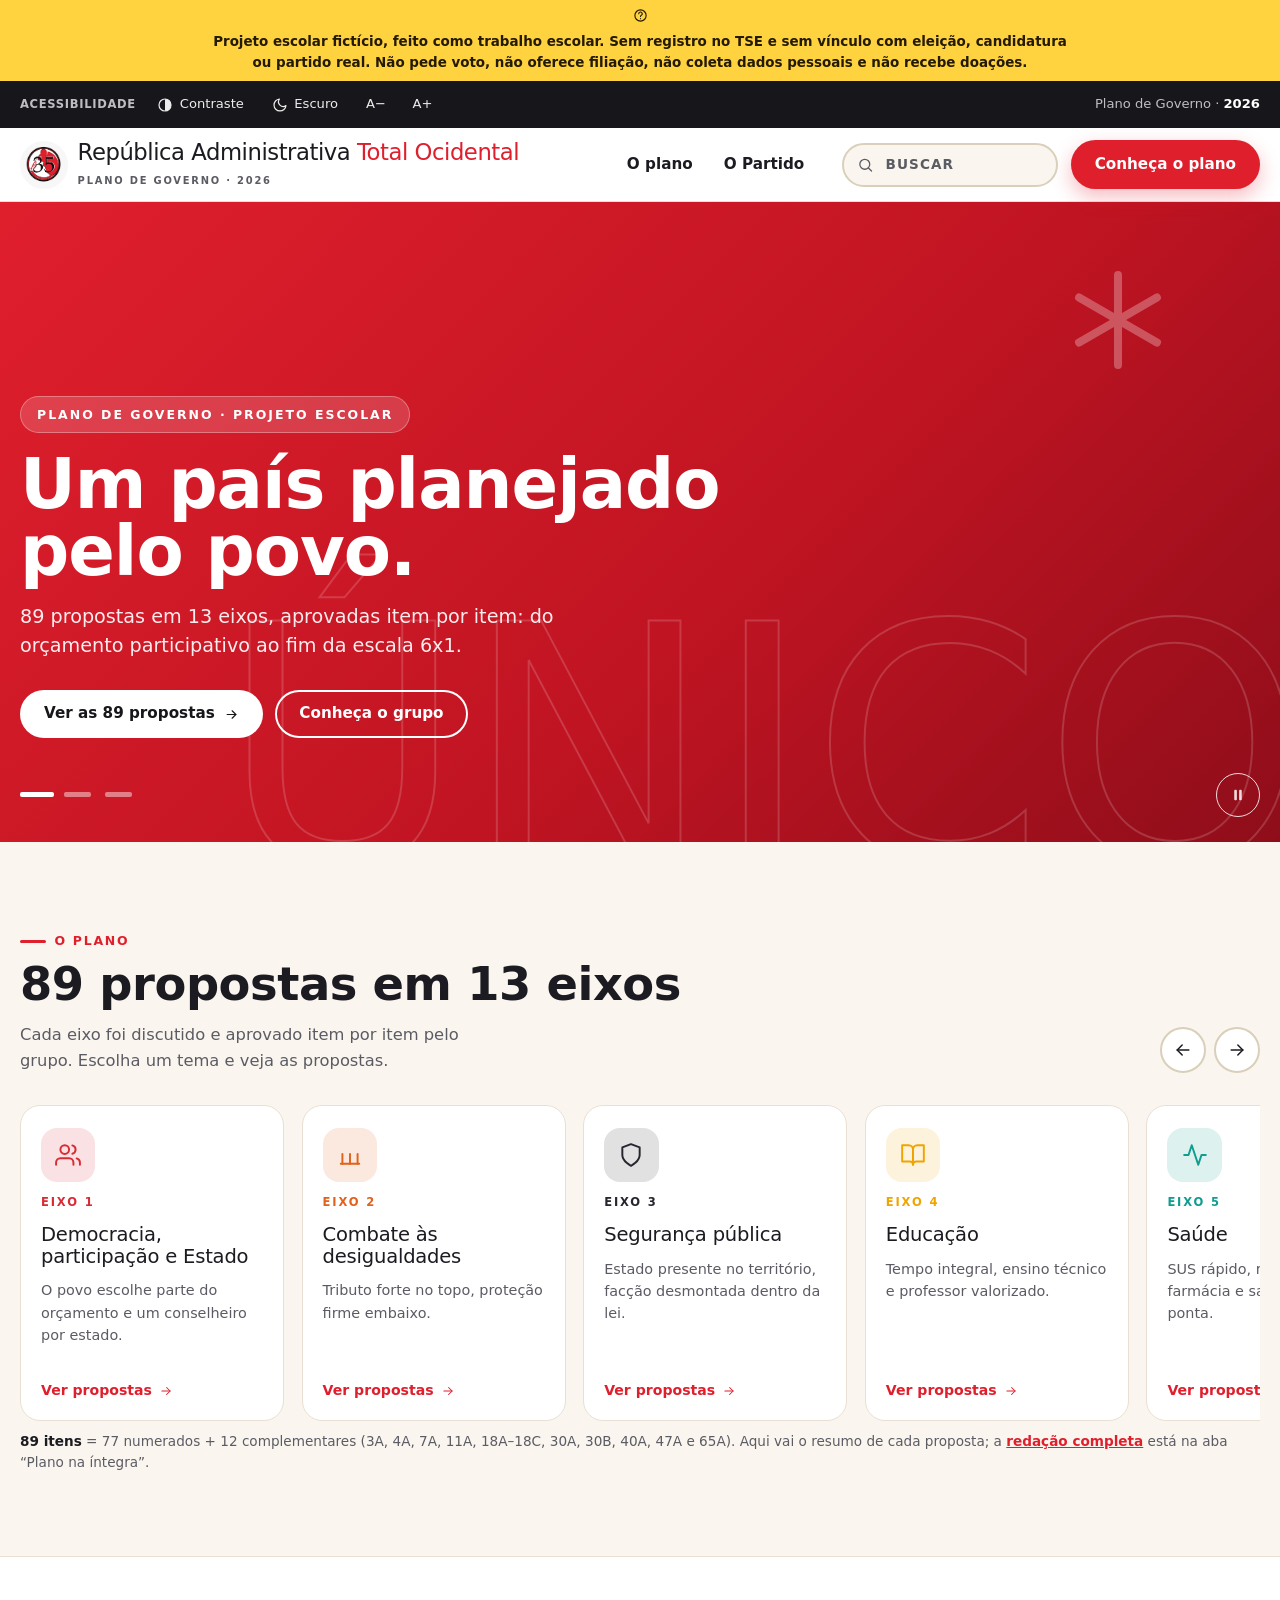
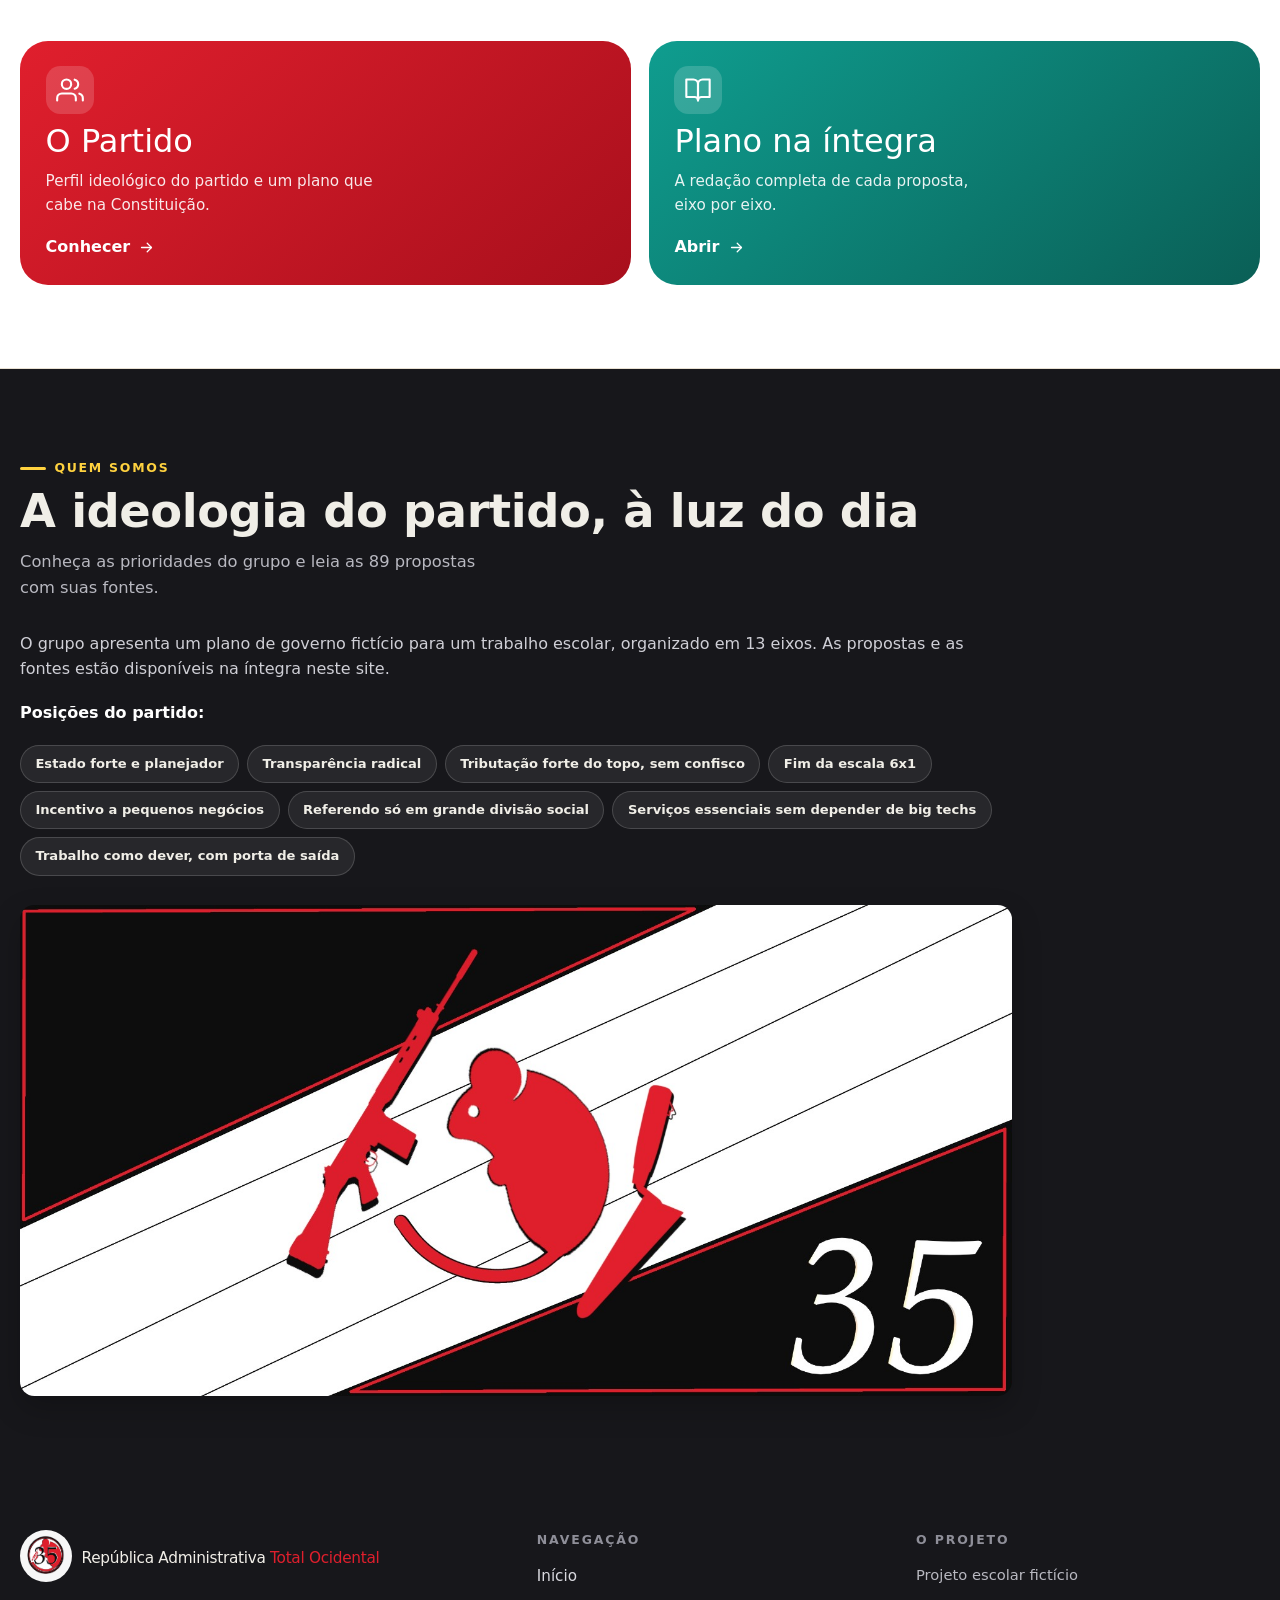
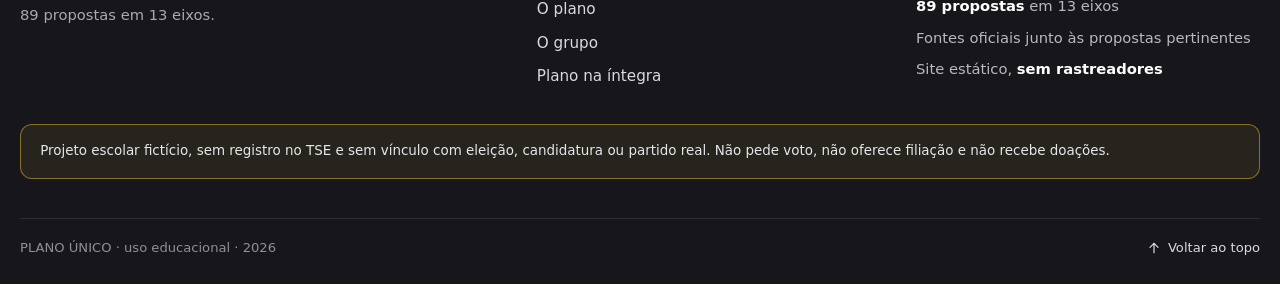
==== commit a96d16fc: "Adiciona logo e bandeira do grupo" ====
--- a/index.html
+++ b/index.html
@@ -7,7 +7,7 @@
     <title>PLANO ÚNICO — Plano de Governo (projeto fictício)</title>
     <meta name="description" content="Projeto escolar fictício PLANO ÚNICO: 89 propostas em 13 eixos, com fontes oficiais junto aos itens pertinentes.">
     <meta name="robots" content="noindex">
-    <link rel="icon" type="image/svg+xml" href="favicon.svg">
+    <link rel="icon" type="image/jpeg" href="logo-35.jpeg">
     <link rel="stylesheet" href="site.css">
     <script>(function(){try{var p=JSON.parse(localStorage.getItem('pu:a11y')||'{}'),h=document.documentElement;
 if(!p.tema){p.tema=(window.matchMedia&&window.matchMedia('(prefers-color-scheme: dark)').matches)?'escuro':'claro'}
@@ -71,8 +71,7 @@
     <header class="cabecalho">
       <div class="container">
         <a class="marca" href="#inicio" aria-label="PLANO ÚNICO — início">
-          <svg width="30" height="30" viewbox="0 0 24 24" fill="none" stroke="var(--vermelho)" stroke-opacity="1" stroke-width="1.6" stroke-linecap="round" aria-hidden="true" focusable="false"><path d="M12 3v18M4.21 7.5l15.58 9M19.79 7.5l-15.58 9"></path></svg>
-          <span>
+          <img class="marca__logo" src="logo-35.jpeg" alt="" width="48" height="48"><span>
             <span class="marca__texto">República Administrativa <font color="#e01f2d">Total Ocidental</font></span>
             <span class="marca__sub">plano de governo · 2026</span>
           </span>
@@ -347,12 +346,12 @@
             </div>
           </div>
           <div class="grupo__intro" data-reveal="">
-              <p>O grupo apresenta um plano de governo fictício para um trabalho escolar, organizado em 13 eixos. As propostas e as fontes estão disponíveis na íntegra neste site.<strong>a Constituição descreve o que o plano pode fazer</strong>. Cada proposta foi escrita para caber na Constituição de 1988, com cláusulas pétreas respeitadas e o instrumento certo previsto — PEC, lei complementar, lei ordinária, decreto ou resolução (seção 10 do plano).</p>
+              <p>O grupo apresenta um plano de governo fictício para um trabalho escolar, organizado em 13 eixos. As propostas e as fontes estão disponíveis na íntegra neste site.</p>
               <p style="margin-top:1.2rem"><strong>Posições do partido:</strong></p>
               <div class="chips"><span class="chip">Estado forte e planejador</span><span class="chip">Transparência radical</span><span class="chip">Tributação forte do topo, sem confisco</span><span class="chip">Fim da escala 6x1</span><span class="chip">Incentivo a pequenos negócios</span><span class="chip">Referendo só em grande divisão social</span><span class="chip">Serviços essenciais sem depender de big techs</span><span class="chip">Trabalho como dever, com porta de saída</span>
               </div>
             </div>
-        </div>
+        <figure class="grupo__bandeira"><img src="bandeira-35.jpeg" alt="Bandeira do grupo com o número 35 e o símbolo vermelho sobre faixas pretas e brancas" width="1600" height="792" loading="lazy"></figure></div>
       </section>
 
       </div>
@@ -1078,8 +1077,7 @@
         <div class="rodape__grade">
           <div>
             <a class="marca" href="#inicio" aria-label="PLANO ÚNICO — voltar ao início">
-              <svg width="32" height="32" viewbox="0 0 24 24" fill="none" stroke="var(--vermelho)" stroke-opacity="1" stroke-width="1.6" stroke-linecap="round" aria-hidden="true" focusable="false"><path d="M12 3v18M4.21 7.5l15.58 9M19.79 7.5l-15.58 9"></path></svg>
-              <span><span class="marca__texto"><span style="color: rgb(242, 239, 232); font-size: 15.336px; letter-spacing: -0.30672px;">República Administrativa </span><font color="#e01f2d" style="font-size: 15.336px; letter-spacing: -0.30672px;">Total Ocidental</font></span></span>
+              <img class="marca__logo" src="logo-35.jpeg" alt="" width="48" height="48"><span><span class="marca__texto"><span style="color: rgb(242, 239, 232); font-size: 15.336px; letter-spacing: -0.30672px;">República Administrativa </span><font color="#e01f2d" style="font-size: 15.336px; letter-spacing: -0.30672px;">Total Ocidental</font></span></span>
             </a>
             <p class="rodape__tagline">89 propostas em 13 eixos.</p><p></p>
           </div>
--- a/site.css
+++ b/site.css
@@ -906,3 +906,8 @@
 .pg-item__fontes a { color: #2257a7; text-decoration: underline; text-underline-offset: 2px; }
 @media (max-width: 64rem) { .cabecalho .marca { min-width: 0; flex: 1; } .cabecalho .marca > span { min-width: 0; } .cabecalho .marca__texto { white-space: normal; font-size: clamp(.9rem, 3.8vw, 1.25rem); line-height: 1.15; } .cabecalho .acoes-topo { flex: none; margin-left: auto; } }
 @media (min-width: 64rem) { .atalhos__lista { grid-template-columns: repeat(2, minmax(0, 1fr)); } }
+.marca__logo { width: 48px; height: 48px; flex: none; border-radius: 50%; object-fit: cover; background: #f7f7f7; }
+.rodape .marca__logo { width: 52px; height: 52px; }
+.grupo__bandeira { margin: 1.8rem 0 0; max-width: 62rem; border-radius: .9rem; overflow: hidden; box-shadow: 0 12px 30px rgba(0,0,0,.22); }
+.grupo__bandeira img { display: block; width: 100%; height: auto; }
+@media (max-width: 40rem) { .cabecalho .marca__logo { width: 40px; height: 40px; } }
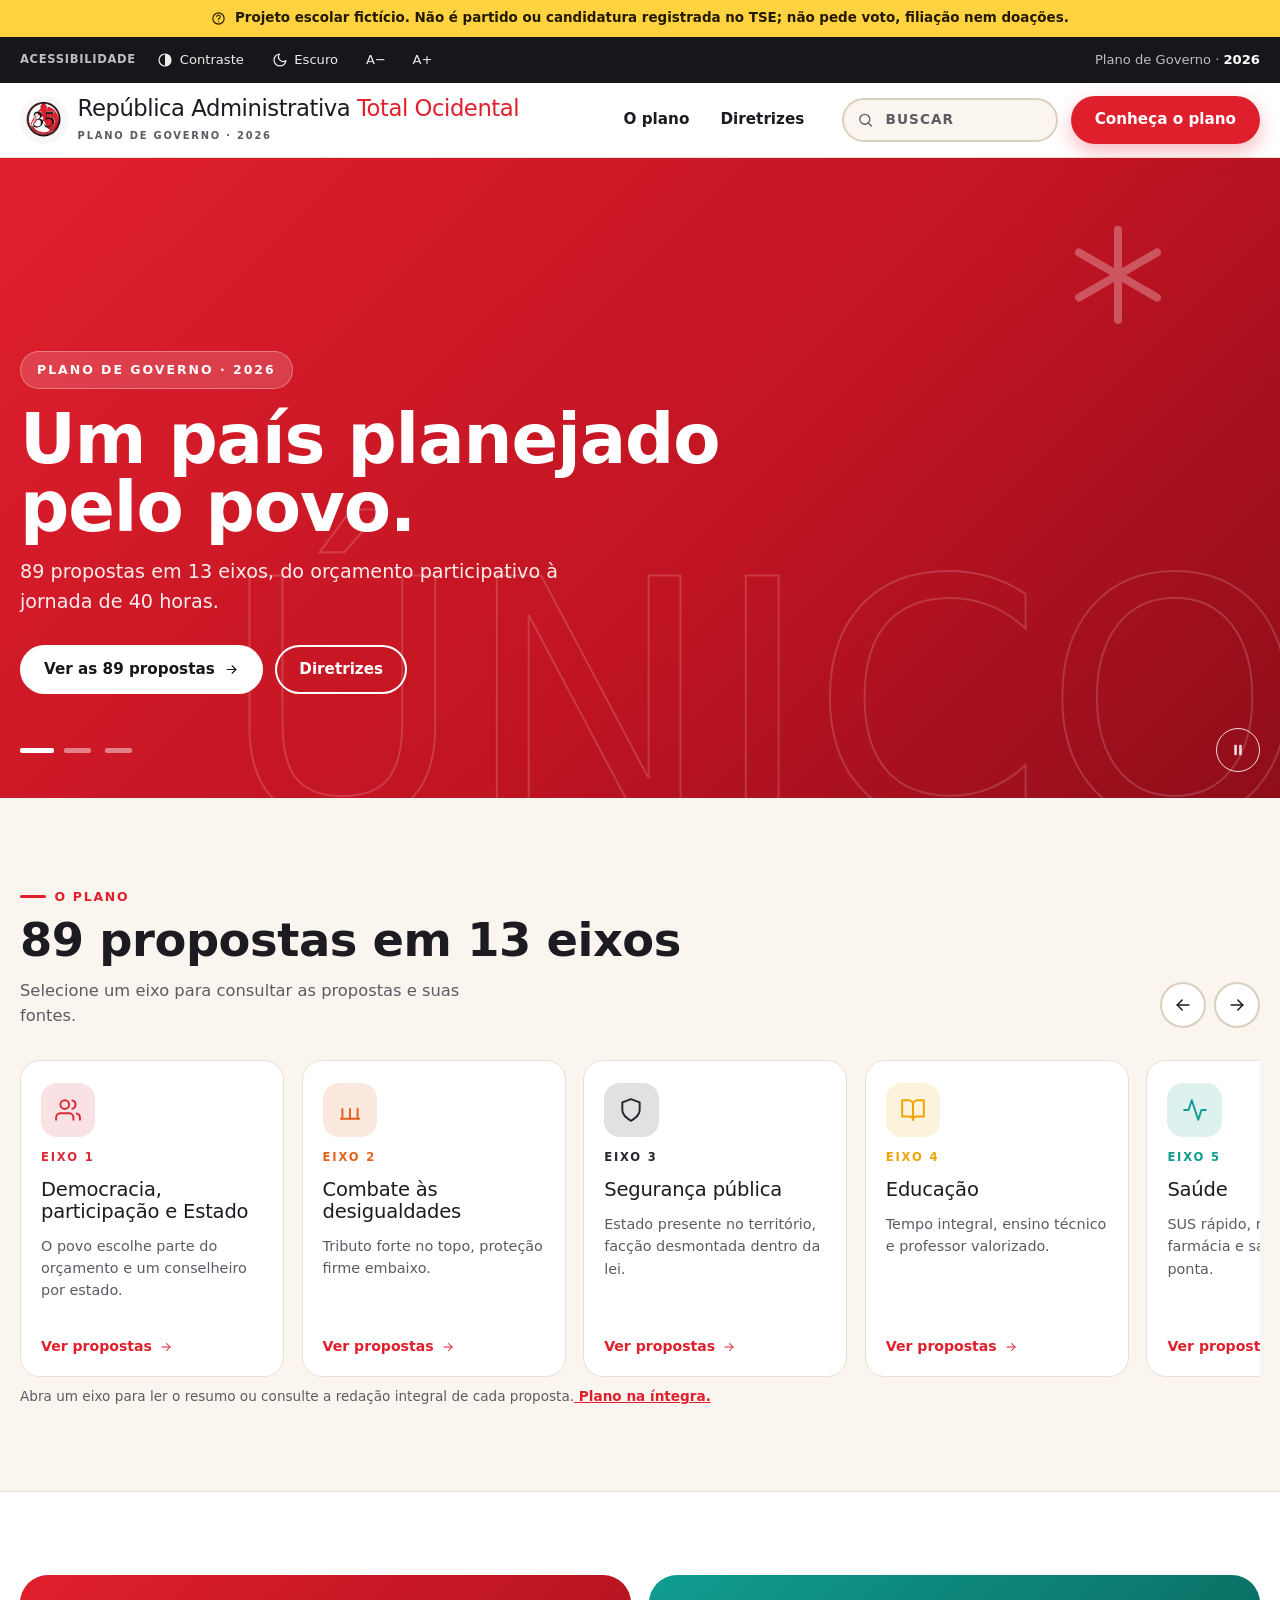
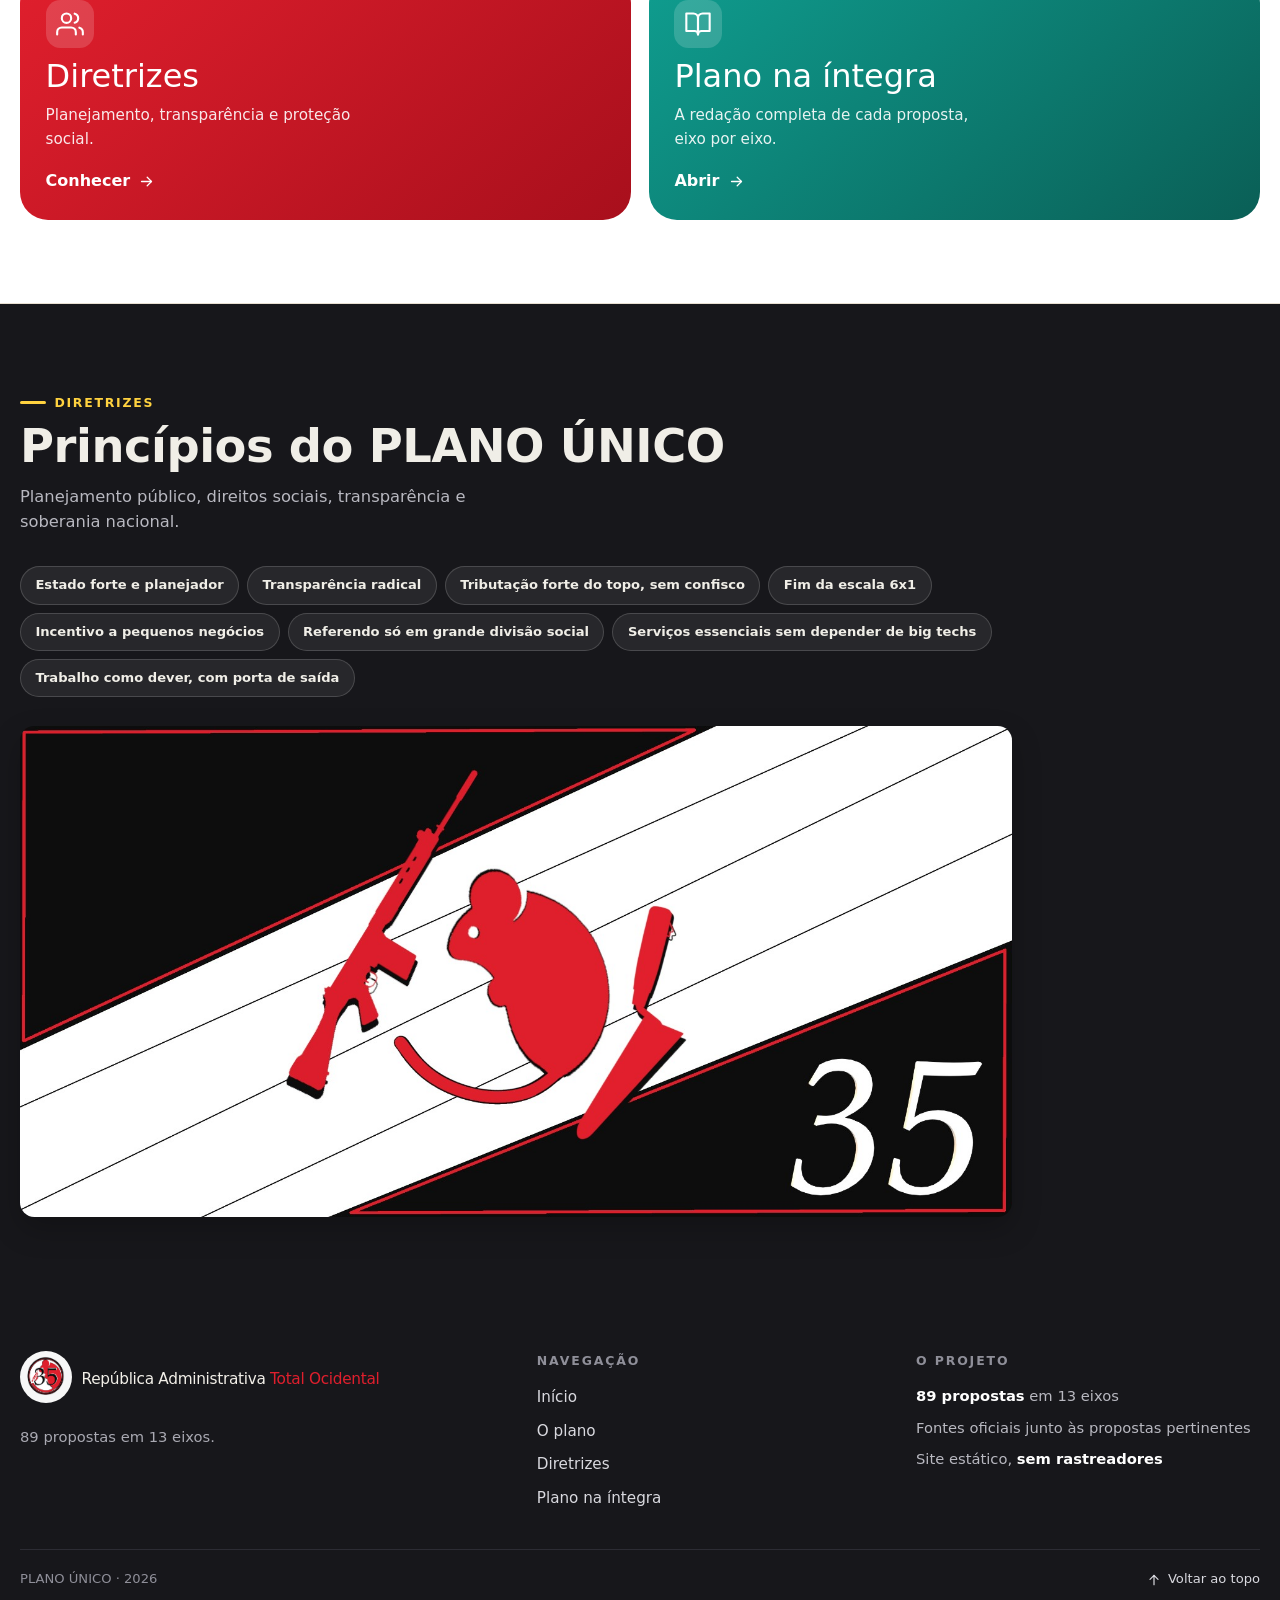
==== commit 88640828: "Refina texto público e mantém aviso único" ====
--- a/index.html
+++ b/index.html
@@ -4,8 +4,8 @@
     <meta name="viewport" content="width=device-width, initial-scale=1.0">
     <meta name="color-scheme" content="light dark">
     <meta name="darkreader-lock">
-    <title>PLANO ÚNICO — Plano de Governo (projeto fictício)</title>
-    <meta name="description" content="Projeto escolar fictício PLANO ÚNICO: 89 propostas em 13 eixos, com fontes oficiais junto aos itens pertinentes.">
+    <title>PLANO ÚNICO — Plano de Governo</title>
+    <meta name="description" content="Plano de governo PLANO ÚNICO: 89 propostas em 13 eixos, com fontes oficiais junto aos itens pertinentes.">
     <meta name="robots" content="noindex">
     <link rel="icon" type="image/jpeg" href="logo-35.jpeg">
     <link rel="stylesheet" href="site.css">
@@ -50,7 +50,7 @@
 
     <div class="aviso" role="note">
       <svg width="15" height="15" viewbox="0 0 24 24" fill="none" stroke="currentColor" stroke-width="1.8" stroke-linecap="round" stroke-linejoin="round" aria-hidden="true" focusable="false"><use href="#i-pergunta"></use></svg>
-      <span><strong>Projeto escolar fictício, feito como trabalho escolar.</strong> Sem registro no TSE e sem vínculo com eleição, candidatura ou partido real. Não pede voto, não oferece filiação, não coleta dados pessoais e não recebe doações.</span>
+      <span><strong>Projeto escolar fictício.</strong> Não é partido ou candidatura registrada no TSE; não pede voto, filiação nem doações.</span>
     </div>
 
     <div class="toolbar">
@@ -79,7 +79,7 @@
         <nav class="nav-desktop" aria-label="Menu principal">
           <ul class="nav__lista" role="list">
         <li><a class="nav__link" href="#eixos">O plano</a></li>
-        <li><a class="nav__link" href="#grupo">O Partido</a></li>
+        <li><a class="nav__link" href="#grupo">Diretrizes</a></li>
         </ul>
         </nav>
         <div class="acoes-topo">
@@ -113,7 +113,7 @@
       <nav aria-label="Menu principal (mobile)">
         <ul class="nav__lista" role="list">
         <li><a class="nav__link" href="#eixos">O plano</a></li>
-        <li><a class="nav__link" href="#grupo">O grupo</a></li>
+        <li><a class="nav__link" href="#grupo">Diretrizes</a></li>
         </ul>
       </nav>
       <a class="botao botao--primario" href="#eixos">Conheça o plano</a>
@@ -131,10 +131,10 @@
             <span class="slide__astro" style="top:9%;right:8%"><svg width="120" height="120" viewbox="0 0 24 24" fill="none" stroke="#ffffff" stroke-opacity="0.28" stroke-width="1.6" stroke-linecap="round" aria-hidden="true" focusable="false"><path d="M12 3v18M4.21 7.5l15.58 9M19.79 7.5l-15.58 9"></path></svg></span>
           </div>
           <div class="container slide__conteudo">
-            <span class="slide__kicker">Plano de governo · projeto escolar</span>
+            <span class="slide__kicker">Plano de Governo · 2026</span>
             <h2 class="slide__titulo">Um país planejado pelo povo.</h2>
-            <p class="slide__sub">89 propostas em 13 eixos, aprovadas item por item: do orçamento participativo ao fim da escala 6x1.</p>
-            <div class="slide__acoes"><a class="botao botao--claro" href="#eixos">Ver as 89 propostas <svg width="15" height="15" viewbox="0 0 24 24" fill="none" stroke="currentColor" stroke-width="1.8" stroke-linecap="round" stroke-linejoin="round" aria-hidden="true" focusable="false"><use href="#i-seta"></use></svg></a><a class="botao botao--fantasma" href="#grupo">Conheça o grupo</a></div>
+            <p class="slide__sub">89 propostas em 13 eixos, do orçamento participativo à jornada de 40 horas.</p>
+            <div class="slide__acoes"><a class="botao botao--claro" href="#eixos">Ver as 89 propostas <svg width="15" height="15" viewbox="0 0 24 24" fill="none" stroke="currentColor" stroke-width="1.8" stroke-linecap="round" stroke-linejoin="round" aria-hidden="true" focusable="false"><use href="#i-seta"></use></svg></a><a class="botao botao--fantasma" href="#grupo">Diretrizes</a></div>
           </div>
         </li>
         <li class="slide" role="group" aria-roledescription="slide" aria-label="2 de 3" data-tema="escuro">
@@ -181,7 +181,7 @@
             <div>
               <span class="overline">O plano</span>
               <h2 class="titulo-secao" id="eixos-titulo">89 propostas em 13 eixos</h2>
-              <p class="sub-secao">Cada eixo foi discutido e aprovado item por item pelo grupo. Escolha um tema e veja as propostas.</p>
+              <p class="sub-secao">Selecione um eixo para consultar as propostas e suas fontes.</p>
             </div>
             <div class="fileira__setas" data-trilha-setas="">
               <button type="button" class="fileira__seta fileira__seta--esquerda" data-trilha-seta="anterior" aria-label="Ver eixos anteriores" disabled><svg width="20" height="20" viewbox="0 0 24 24" fill="none" stroke="currentColor" stroke-width="1.8" stroke-linecap="round" stroke-linejoin="round" aria-hidden="true" focusable="false"><use href="#i-seta"></use></svg></button>
@@ -309,7 +309,7 @@
             </button>
           </li>
           </ul>
-          <p class="eixos__nota"><strong>89 itens</strong> = 77 numerados + 12 complementares (3A, 4A, 7A, 11A, 18A–18C, 30A, 30B, 40A, 47A e 65A). Aqui vai o resumo de cada proposta; a <a href="#plano-eixo-1">redação completa</a> está na aba “Plano na íntegra”.</p>
+          <p class="eixos__nota">Abra um eixo para ler o resumo ou consulte a redação integral de cada proposta.<a href="#plano-eixo-1"> Plano na íntegra.</a></p>
         </div>
       </section>
 
@@ -319,8 +319,8 @@
           <li data-reveal="" class="">
             <a class="atalho atalho--vermelho" href="#grupo">
               <span class="atalho__icone"><svg width="28" height="28" viewbox="0 0 24 24" fill="none" stroke="currentColor" stroke-width="1.8" stroke-linecap="round" stroke-linejoin="round" aria-hidden="true" focusable="false"><use href="#i-users"></use></svg></span>
-              <span class="atalho__nome">O Partido</span>
-              <span class="atalho__descricao">Perfil ideológico do partido e um plano que cabe na Constituição.</span>
+              <span class="atalho__nome">Diretrizes</span>
+              <span class="atalho__descricao">Planejamento, transparência e proteção social.</span>
               <span class="atalho__acao">Conhecer <svg width="17" height="17" viewbox="0 0 24 24" fill="none" stroke="currentColor" stroke-width="1.8" stroke-linecap="round" stroke-linejoin="round" aria-hidden="true" focusable="false"><use href="#i-seta"></use></svg></span>
             </a>
           </li>
@@ -340,18 +340,16 @@
         <div class="container">
           <div class="secao__topo" data-reveal="">
             <div>
-              <span class="overline">Quem somos</span>
-              <h2 class="titulo-secao" id="grupo-titulo">A ideologia do partido, à luz do dia</h2>
-              <p class="sub-secao">Conheça as prioridades do grupo e leia as 89 propostas com suas fontes.</p>
+              <span class="overline">Diretrizes</span>
+              <h2 class="titulo-secao" id="grupo-titulo">Princípios do PLANO ÚNICO</h2>
+              <p class="sub-secao">Planejamento público, direitos sociais, transparência e soberania nacional.</p>
             </div>
           </div>
           <div class="grupo__intro" data-reveal="">
-              <p>O grupo apresenta um plano de governo fictício para um trabalho escolar, organizado em 13 eixos. As propostas e as fontes estão disponíveis na íntegra neste site.</p>
-              <p style="margin-top:1.2rem"><strong>Posições do partido:</strong></p>
               <div class="chips"><span class="chip">Estado forte e planejador</span><span class="chip">Transparência radical</span><span class="chip">Tributação forte do topo, sem confisco</span><span class="chip">Fim da escala 6x1</span><span class="chip">Incentivo a pequenos negócios</span><span class="chip">Referendo só em grande divisão social</span><span class="chip">Serviços essenciais sem depender de big techs</span><span class="chip">Trabalho como dever, com porta de saída</span>
               </div>
             </div>
-        <figure class="grupo__bandeira"><img src="bandeira-35.jpeg" alt="Bandeira do grupo com o número 35 e o símbolo vermelho sobre faixas pretas e brancas" width="1600" height="792" loading="lazy"></figure></div>
+        <figure class="grupo__bandeira"><img src="bandeira-35.jpeg" alt="Bandeira do PLANO ÚNICO com o número 35 e o símbolo vermelho sobre faixas pretas e brancas" width="1600" height="792" loading="lazy"></figure></div>
       </section>
 
       </div>
@@ -401,13 +399,13 @@
             <span class="pg-item__num" aria-hidden="true">3</span>
             <div class="pg-item__corpo">
           <h3 class="pg-item__titulo">Referendo apenas em temas de grande divisão social</h3>
-          <p class="pg-item__texto">(por exemplo, a gratuidade do transporte público coletivo, com financiamento federal), para a população ratificar ou rejeitar, em referendo, ato normativo de grande relevância já aprovado ou submetido à ratificação. O Congresso convoca, por decreto legislativo (art. 49, XV), e matérias de cláusula pétrea e direitos fundamentais ficam fora. Sem plebiscito como regra.</p><p class="pg-item__fontes"><strong>Fontes: </strong><a href="https://legis.senado.leg.br/norma/551585/publicacao/15652417" target="_blank" rel="noopener noreferrer">Lei 9.709/1998 - consultas populares</a>.</p></div>
+          <p class="pg-item__texto">Submeter a referendo, em temas de grande divisão social, ato normativo já aprovado ou sujeito a ratificação, para decisão do eleitorado. A convocação cabe ao Congresso, por decreto legislativo (CF, art. 49, XV; Lei 9.709/1998). Direitos fundamentais e matérias protegidas por cláusulas pétreas ficam fora. O plebiscito não será instrumento ordinário. Exemplo: gratuidade do transporte coletivo com financiamento federal.</p><p class="pg-item__fontes"><strong>Fontes: </strong><a href="https://legis.senado.leg.br/norma/579494/publicacao/16434817" target="_blank" rel="noopener noreferrer">Constituição Federal</a>; <a href="https://legis.senado.leg.br/norma/551585/publicacao/15652417" target="_blank" rel="noopener noreferrer">Lei 9.709/1998 - consultas populares</a>.</p></div>
           </li>
           <li class="pg-item" data-pg-item="3A">
             <span class="pg-item__num" aria-hidden="true">3A</span>
             <div class="pg-item__corpo">
           <h3 class="pg-item__titulo">Iniciativa popular facilitada</h3>
-          <p class="pg-item__texto">Permitir a coleta de assinaturas por meio digital seguro (autenticação forte e trilha de auditoria), por lei ordinária, mantidos os percentuais constitucionais (art. 61, §2º). Cada cidadão assina uma vez por projeto, com conferência por amostragem. Cada projeto trata de um único assunto, e a rejeição não impede nova iniciativa constitucionalmente válida . Até 5 projetos por ano têm tramitação prioritária, conforme os regimentos das Casas, na ordem de conclusão da coleta, com prazo regimental para análise (item 7). Painel público mostra o andamento das assinaturas e quem promove e financia cada coleta (item 4).</p><p class="pg-item__fontes"><strong>Fontes: </strong><a href="https://legis.senado.leg.br/norma/579494/publicacao/16434817" target="_blank" rel="noopener noreferrer">Constituição Federal</a>; <a href="https://legis.senado.leg.br/norma/551585/publicacao/15652417" target="_blank" rel="noopener noreferrer">Lei 9.709/1998 - consultas populares</a>.</p></div>
+          <p class="pg-item__texto">Permitir a coleta de assinaturas por meio digital seguro (autenticação forte e trilha de auditoria), por lei ordinária, mantidos os percentuais constitucionais (art. 61, §2º). Cada cidadão assina uma vez por projeto, com conferência por amostragem. Cada projeto trata de um único assunto, e a rejeição não impede nova iniciativa constitucionalmente válida. Até 5 projetos por ano têm tramitação prioritária, conforme os regimentos das Casas, na ordem de conclusão da coleta, com prazo regimental para análise (item 7). Painel público mostra o andamento das assinaturas e quem promove e financia cada coleta (item 4).</p><p class="pg-item__fontes"><strong>Fontes: </strong><a href="https://legis.senado.leg.br/norma/579494/publicacao/16434817" target="_blank" rel="noopener noreferrer">Constituição Federal</a>; <a href="https://legis.senado.leg.br/norma/551585/publicacao/15652417" target="_blank" rel="noopener noreferrer">Lei 9.709/1998 - consultas populares</a>.</p></div>
           </li>
           <li class="pg-item" data-pg-item="4">
             <span class="pg-item__num" aria-hidden="true">4</span>
@@ -437,7 +435,7 @@
             <span class="pg-item__num" aria-hidden="true">7</span>
             <div class="pg-item__corpo">
           <h3 class="pg-item__titulo">Reforma do processo legislativo</h3>
-          <p class="pg-item__texto">O partido apresentará projeto para alterar os regimentos da Câmara e do Senado, de modo que a pauta deixe de depender de uma só pessoa. Projetos de grande impacto nacional e os de iniciativa popular terão prazo máximo para entrar em pauta, com critérios objetivos de prioridade escritos no regimento (homenagens e nomes de logradouros ficam no fim da fila), e haverá transparência pública sobre cada projeto parado ou priorizado. O partido proporá às Casas alterações de seus regimentos pelos instrumentos próprios.</p><p class="pg-item__fontes"><strong>Fontes: </strong><a href="https://legis.senado.leg.br/norma/579494/publicacao/16434817" target="_blank" rel="noopener noreferrer">Constituição Federal</a>.</p></div>
+          <p class="pg-item__texto">Propor alterações nos regimentos da Câmara e do Senado para distribuir a definição da pauta. Projetos de grande impacto nacional e os de iniciativa popular terão prazo máximo para entrar em pauta, com critérios objetivos de prioridade escritos no regimento (homenagens e nomes de logradouros ficam no fim da fila), e haverá transparência pública sobre cada projeto parado ou priorizado.</p><p class="pg-item__fontes"><strong>Fontes: </strong><a href="https://legis.senado.leg.br/norma/579494/publicacao/16434817" target="_blank" rel="noopener noreferrer">Constituição Federal</a>.</p></div>
           </li>
           <li class="pg-item" data-pg-item="7A">
             <span class="pg-item__num" aria-hidden="true">7A</span>
@@ -461,7 +459,7 @@
             <span class="pg-item__num" aria-hidden="true">8</span>
             <div class="pg-item__corpo">
           <h3 class="pg-item__titulo">Justiça tributária</h3>
-          <p class="pg-item__texto">Menos imposto sobre consumo e sobre quem ganha menos; imposto de renda mais progressivo; fim de isenções e benefícios a altas rendas e grandes empresas; tributação progressiva e moderada de lucros, dividendos, grandes heranças e patrimônio de luxo; imposto mínimo sobre super-ricos e regulamentação do imposto sobre grandes fortunas, sempre dentro da vedação ao confisco. Criptoativos com identificação obrigatória nas plataformas, tributação reduzida para operações declaradas e elevada, com fiscalização reforçada, para as fora do sistema identificado. Penas agravadas contra sonegação e devedor contumaz (crimes contra a ordem tributária, e não prisão por dívida comum), combate a paraísos fiscais, offshores e evasão por mudança de residência fiscal. Coordenação nacional contra a guerra fiscal entre estados, com consumo tributado no destino e transferências com finalidade a municípios nas vinculações permitidas (a Constituição veda vincular receita de imposto a despesa específica, art. 167, IV). Incentivos fortes a pequenos negócios (Simples, MEI e crédito), com transição gradual para evitar o nanismo de empresas. Cada tributo será alterado pelo ente competente, na espécie legislativa exigida.</p><p class="pg-item__fontes"><strong>Fontes: </strong><a href="https://legis.senado.leg.br/norma/579494/publicacao/16434817" target="_blank" rel="noopener noreferrer">Constituição Federal</a>.</p></div>
+          <p class="pg-item__texto">Menos imposto sobre consumo e sobre quem ganha menos; imposto de renda mais progressivo; fim de isenções e benefícios a altas rendas e grandes empresas; tributação progressiva e moderada de lucros, dividendos, grandes heranças e patrimônio de luxo; imposto mínimo sobre super-ricos e regulamentação do imposto sobre grandes fortunas, sempre dentro da vedação ao confisco. Criptoativos com identificação obrigatória nas plataformas, tributação reduzida para operações declaradas e elevada, com fiscalização reforçada, para as fora do sistema identificado. Penas agravadas contra sonegação e devedor contumaz (crimes contra a ordem tributária, e não prisão por dívida comum), combate a paraísos fiscais, offshores e evasão por mudança de residência fiscal. Coordenação nacional contra a guerra fiscal entre estados, com consumo tributado no destino e transferências com finalidade a municípios nas vinculações permitidas (a Constituição veda vincular receita de imposto a despesa específica, art. 167, IV). Incentivos fortes a pequenos negócios (Simples, MEI e crédito), com transição gradual para evitar a manutenção artificial de empresas em faixas de menor porte. Cada tributo será alterado pelo ente competente, na espécie legislativa exigida.</p><p class="pg-item__fontes"><strong>Fontes: </strong><a href="https://legis.senado.leg.br/norma/579494/publicacao/16434817" target="_blank" rel="noopener noreferrer">Constituição Federal</a>.</p></div>
           </li>
           <li class="pg-item" data-pg-item="9">
             <span class="pg-item__num" aria-hidden="true">9</span>
@@ -551,13 +549,13 @@
             <span class="pg-item__num" aria-hidden="true">18A</span>
             <div class="pg-item__corpo">
           <h3 class="pg-item__titulo">Combate às facções</h3>
-          <section class="pg-sub"><h4>Patrimônio</h4><p class="">Bloqueio cautelar imediato de bens de origem ilícita e perda definitiva por decisão judicial, com direito de defesa. O dinheiro vai para o fundo de segurança pública e para a indenização das vítimas; o que for da vítima é devolvido; veículos e equipamentos são incorporados a órgãos públicos ou leiloados, sem que a receita fique com o órgão que apreendeu, e com auditoria.</p></section><section class="pg-sub"><h4>Presídios</h4><p class="">Lideranças e presos de alto risco cumprem pena em unidades federais de segurança máxima, em locais remotos do território nacional, inclusive ilhas e ilhas artificiais nas águas brasileiras, fora do estado de origem e com decisão judicial . Nas demais unidades, o preso é classificado por risco individual, em unidades pequenas e modulares, com limite de presos por facção em cada unidade e alas separadas para rivais, sem contato entre elas, para impedir o domínio do presídio por uma facção. Crime cometido dentro da prisão leva a isolamento cautelar e transferência imediata para segurança máxima, com decisão judicial em até 24 horas, julgamento por videoconferência com defesa garantida, perda dos dias remidos (sem o limite de 1/3 do art. 127 da LEP, que o plano altera de propósito, com defesa garantida) e pena somada à anterior. Reconstrução gradual do sistema com unidades modulares de cela individual, material resistente, scanner corporal e monitoramento, financiada pelo Fundo Penitenciário, pelo FNSP (que a Lei 15.358 passou a destinar a presídios, com prioridade à segregação de lideranças) e pelo patrimônio confiscado, com metas públicas. Armamento letal nas guaritas, no perímetro e na equipe tática, e equipamento menos letal dentro das alas, sob regras públicas de uso da força. Cada unidade tem um canal único de comunicação, com bloqueio de sinal que não atinja o entorno, liberado em janelas curtas, monitorado e gravado, preservados o sigilo do advogado, salvo ordem judicial, e o contato com a família por visita e videochamada. O Estado garante a integridade física de todos os presos. Visita íntima e saída temporária por perfil, em respeito à individualização da pena (art. 5º, XLVI): para condenados por crimes graves e por integrar facção, ficam vedadas a saída temporária e a visita íntima, com visita familiar por parlatório ou videochamada monitorada; para os demais, a visita íntima e a saída para estudo (única saída temporária que restou no art. 122) dependem de trabalho, estudo e bom comportamento e são perdidas na falta grave.</p></section><section class="pg-sub"><h4>Empresas</h4><p class="">Empresa criada ou usada habitualmente para o crime é dissolvida por decisão judicial, com responsabilização penal apenas de quem participou. O patrimônio é liquidado, primeiro para salários e verbas trabalhistas e depois em leilão. Empresas com atividade lícita podem ficar sob administração judicial para manter os empregos. O denunciante é protegido e recompensado.</p></section><section class="pg-sub"><h4>Fronteiras e cadeia de custódia</h4><p class="">Fiscalização reforçada nas entradas aérea, aquaviária e terrestre, integrando PF, Receita e forças estaduais. Pesagem das drogas no local da apreensão e no destino da destruição, filmada, lacrada e registrada; diferença acima da tolerância técnica abre apuração automática de todos os envolvidos. Corregedoria independente e controle patrimonial de agentes; agente público a serviço de facção tem pena agravada (item 22).</p><p class="">Perdimento mediante processo legal, com contraditório e direitos de terceiros; aplicação individualizada e proporcional, assegurada a comunicação familiar.</p></section><p class="pg-item__fontes"><strong>Fontes: </strong><a href="https://legis.senado.leg.br/norma/42931693" target="_blank" rel="noopener noreferrer">Lei 15.358/2026 - combate ao crime organizado</a>; <a href="https://legis.senado.leg.br/norma/549086/publicacao/34619809" target="_blank" rel="noopener noreferrer">Lei 7.210/1984 - execução penal</a>.</p></div>
+          <section class="pg-sub"><h4>Patrimônio</h4><p class="">Bloqueio cautelar imediato de bens de origem ilícita e perda definitiva por decisão judicial, com direito de defesa. Os valores serão destinados ao fundo de segurança pública e à indenização das vítimas, com restituição dos bens que lhes pertençam. Veículos e equipamentos serão incorporados a órgãos públicos ou leiloados, sem destinação da receita ao órgão responsável pela apreensão, sob auditoria.</p></section><section class="pg-sub"><h4>Presídios</h4><p class="">Lideranças e presos de alto risco cumprem pena em unidades federais de segurança máxima, em locais remotos do território nacional, inclusive ilhas e ilhas artificiais nas águas brasileiras, fora do estado de origem e com decisão judicial. Nas demais unidades, o preso é classificado por risco individual, em unidades pequenas e modulares, com limite de presos por facção em cada unidade e alas separadas para rivais, sem contato entre elas, para impedir o domínio do presídio por uma facção. Crime cometido dentro da prisão leva a isolamento cautelar e transferência imediata para segurança máxima, com decisão judicial em até 24 horas, julgamento por videoconferência com defesa garantida, perda integral dos dias remidos, mediante alteração do art. 127 da LEP e com direito de defesa e pena somada à anterior. Reconstrução gradual do sistema com unidades modulares de cela individual, material resistente, scanner corporal e monitoramento, financiada pelo Fundo Penitenciário, pelo FNSP (que a Lei 15.358 passou a destinar a presídios, com prioridade à segregação de lideranças) e pelo patrimônio confiscado, com metas públicas. Armamento letal nas guaritas, no perímetro e na equipe tática, e equipamento menos letal dentro das alas, sob regras públicas de uso da força. Cada unidade tem um canal único de comunicação, com bloqueio de sinal que não atinja o entorno, liberado em janelas curtas, monitorado e gravado, preservados o sigilo do advogado, salvo ordem judicial, e o contato com a família por visita e videochamada. O Estado garante a integridade física de todos os presos. Visita íntima e saída temporária por perfil, em respeito à individualização da pena (art. 5º, XLVI): para condenados por crimes graves e por integrar facção, ficam vedadas a saída temporária e a visita íntima, com visita familiar por parlatório ou videochamada monitorada; para os demais, a visita íntima e a saída para estudo (única saída temporária que restou no art. 122) dependem de trabalho, estudo e bom comportamento e são perdidas na falta grave.</p></section><section class="pg-sub"><h4>Empresas</h4><p class="">Empresa criada ou usada habitualmente para o crime é dissolvida por decisão judicial, com responsabilização penal apenas de quem participou. O patrimônio é liquidado, primeiro para salários e verbas trabalhistas e depois em leilão. Empresas com atividade lícita podem ficar sob administração judicial para manter os empregos. O denunciante é protegido e recompensado.</p></section><section class="pg-sub"><h4>Fronteiras e cadeia de custódia</h4><p class="">Fiscalização reforçada nas entradas aérea, aquaviária e terrestre, integrando PF, Receita e forças estaduais. Pesagem das drogas no local da apreensão e no destino da destruição, filmada, lacrada e registrada; diferença acima da tolerância técnica abre apuração automática de todos os envolvidos. Corregedoria independente e controle patrimonial de agentes; agente público a serviço de facção tem pena agravada (item 22).</p><p class="">Perdimento mediante processo legal, com contraditório e direitos de terceiros; aplicação individualizada e proporcional, assegurada a comunicação familiar.</p></section><p class="pg-item__fontes"><strong>Fontes: </strong><a href="https://legis.senado.leg.br/norma/42931693" target="_blank" rel="noopener noreferrer">Lei 15.358/2026 - combate ao crime organizado</a>; <a href="https://legis.senado.leg.br/norma/549086/publicacao/34619809" target="_blank" rel="noopener noreferrer">Lei 7.210/1984 - execução penal</a>.</p></div>
           </li>
           <li class="pg-item" data-pg-item="18B">
             <span class="pg-item__num" aria-hidden="true">18B</span>
             <div class="pg-item__corpo">
           <h3 class="pg-item__titulo">Presença do Estado no território</h3>
-          <p class="pg-item__texto">Nos territórios dominados por organizações criminosas, o Estado entra por etapas e permanece: polícia de proximidade com inteligência, controle externo e câmeras (item 20), junto com escola em tempo integral, creche, posto de saúde, iluminação, saneamento e transporte, com metas públicas por território. Urbanização no lugar: infraestrutura de esgoto, água, drenagem e vias de acesso, titulação de quem já mora no local e reforma das casas por programa público com assistência técnica gratuita, sem remoção em massa. A remoção ocorre apenas em área de risco de vida, com reassentamento próximo, indenização e consulta aos moradores. Programas de prevenção ao recrutamento de jovens, ligados ao trabalho público temporário e à inclusão produtiva (itens 11 e 12). Reconhecimento facial limitado a hipóteses legais, com auditoria e revisão humana.</p><section class="pg-sub"><h4>Monitoramento por imagem externa</h4><p class="">Verificação periódica por imagem captada da via pública, por satélite ou drone, com apoio de inteligência artificial, para identificar construção nova em área de risco ou protegida, divergência com o cadastro e necessidade de reforma. Sem captação do interior das casas; rostos e placas desfocados, com prazo curto de guarda e acesso auditado. O sistema só aponta divergências, que são confirmadas por fiscal. A divergência abre notificação e prazo de regularização, com direito de defesa, e o embargo imediato vale só para área de risco de vida. Resultados agregados são públicos (item 4). A fiscalização é sobre o patrimônio, não sobre os moradores (art. 5º, X e XI).</p></section><section class="pg-sub"><h4>Câmeras em espaço público</h4><p class="">Instalação progressiva de câmeras em postes e vias públicas, começando pelo entorno de escolas, postos de saúde, transporte, prédios públicos e áreas de maior incidência criminal, com iluminação adequada e metas públicas anuais por região. Máscara de privacidade obrigatória sobre janelas, quintais e áreas privadas, sem armazenamento desses trechos. Captação acidental é descartada sem acesso humano. As imagens são guardadas por prazo curto, salvo se integrarem investigação, com acesso registrado e auditado e punição para uso indevido. A cobertura é publicada por região, e a localização exata das câmeras fica com a ouvidoria, o MP e o conselho de controle. O reconhecimento facial é permitido, para identificar suspeitos, sobre imagens de crime investigado e, em tempo real, para procurar foragidos, desaparecidos e investigados por crime grave. A varredura em tempo real é aberta para cada caso, em área e prazo delimitados, por decisão judicial ou por mandado em vigor, com descarte imediato dos rostos sem coincidência. O resultado é só pista, verificado por pessoa e confirmado por outra evidência antes de abordagem ou prisão, com teste público de erro por grupo e auditoria. É proibido manter base facial da população em geral e usar o sistema contra manifestações ou para perfilar opinião. O dano comprovado à intimidade é indenizado.</p></section><p class="pg-item__fontes"><strong>Fontes: </strong><a href="https://legis.senado.leg.br/norma/27457334/publicacao/27457731" target="_blank" rel="noopener noreferrer">Lei 13.709/2018 - proteção de dados</a>.</p></div>
+          <p class="pg-item__texto">Implantar presença estatal permanente, por etapas, nos territórios sob domínio de organizações criminosas, com polícia de proximidade com inteligência, controle externo e câmeras (item 20), junto com escola em tempo integral, creche, posto de saúde, iluminação, saneamento e transporte, com metas públicas por território. Urbanização no lugar: infraestrutura de esgoto, água, drenagem e vias de acesso, titulação de quem já mora no local e reforma das casas por programa público com assistência técnica gratuita, sem remoção em massa. A remoção ocorre apenas em área de risco de vida, com reassentamento próximo, indenização e consulta aos moradores. Programas de prevenção ao recrutamento de jovens, ligados ao trabalho público temporário e à inclusão produtiva (itens 11 e 12). Reconhecimento facial limitado a hipóteses legais, com auditoria e revisão humana.</p><section class="pg-sub"><h4>Monitoramento por imagem externa</h4><p class="">Verificação periódica por imagem captada da via pública, por satélite ou drone, com apoio de inteligência artificial, para identificar construção nova em área de risco ou protegida, divergência com o cadastro e necessidade de reforma. Sem captação do interior das casas; rostos e placas desfocados, com prazo curto de guarda e acesso auditado. O sistema só aponta divergências, que são confirmadas por fiscal. A divergência abre notificação e prazo de regularização, com direito de defesa, e o embargo imediato vale só para área de risco de vida. Resultados agregados são públicos (item 4). A fiscalização é sobre o patrimônio, não sobre os moradores (art. 5º, X e XI).</p></section><section class="pg-sub"><h4>Câmeras em espaço público</h4><p class="">Instalação progressiva de câmeras em postes e vias públicas, começando pelo entorno de escolas, postos de saúde, transporte, prédios públicos e áreas de maior incidência criminal, com iluminação adequada e metas públicas anuais por região. Máscara de privacidade obrigatória sobre janelas, quintais e áreas privadas, sem armazenamento desses trechos. Captação acidental é descartada sem acesso humano. As imagens são guardadas por prazo curto, salvo se integrarem investigação, com acesso registrado e auditado e punição para uso indevido. A cobertura é publicada por região, e a localização exata das câmeras fica com a ouvidoria, o MP e o conselho de controle. O reconhecimento facial é permitido, para identificar suspeitos, sobre imagens de crime investigado e, em tempo real, para procurar foragidos, desaparecidos e investigados por crime grave. A varredura em tempo real é aberta para cada caso, em área e prazo delimitados, por decisão judicial ou por mandado em vigor, com descarte imediato dos rostos sem coincidência. O resultado é só pista, verificado por pessoa e confirmado por outra evidência antes de abordagem ou prisão, com teste público de erro por grupo e auditoria. É proibido manter base facial da população em geral e usar o sistema contra manifestações ou para perfilar opinião. O dano comprovado à intimidade é indenizado.</p></section><p class="pg-item__fontes"><strong>Fontes: </strong><a href="https://legis.senado.leg.br/norma/27457334/publicacao/27457731" target="_blank" rel="noopener noreferrer">Lei 13.709/2018 - proteção de dados</a>.</p></div>
           </li>
           <li class="pg-item" data-pg-item="18C">
             <span class="pg-item__num" aria-hidden="true">18C</span>
@@ -575,13 +573,13 @@
             <span class="pg-item__num" aria-hidden="true">21</span>
             <div class="pg-item__corpo">
           <h3 class="pg-item__titulo">Trabalho e estudo no sistema prisional e porta de saída</h3>
-          <p class="pg-item__texto">O trabalho é dever de todo condenado (LEP, art. 31), como parte da execução da pena e nunca como pena de trabalho forçado, com dever do Estado de oferecer vaga de trabalho ou estudo e metas públicas anuais por estado. Preso provisório trabalha apenas se quiser. O trabalho é remunerado e conta para remição (estudo e qualificação também). Remição ampliada: 1 dia de pena a cada 2 dias de trabalho (hoje, 1 a cada 3) para condenados por crimes sem violência ou grave ameaça; nos crimes graves, mantém-se 1 a cada 3, sem reduzir as frações do item 22. Parte do valor recebido vai para indenização da vítima e poupança de saída. O trabalho prisional é feito somente para o Estado, estatais e cooperativas apoiadas pelo poder público, nunca para empresas ou empreiteiras privadas (LEP alterada para vedar a cessão de presos), para que o preso nunca seja mão de obra barata do setor privado. Prioridade a obras públicas e serviços de infraestrutura (pontes, estradas, manutenção), sob responsável técnico, com equipamento de proteção, seguro e escolta civil (polícia penal). Sem teto percentual de presos por obra: trabalham todos os condenados aptos, na medida das vagas oferecidas pelo Estado; o trabalho externo depende de avaliação individual, escolta civil e cumprimento de fração mínima da pena (hoje 1/6, LEP art. 37), e os condenados de maior risco trabalham dentro da unidade. As obras do programa são adicionais e nunca substituem servidores ou trabalhadores contratados. Em semiaberto e aberto, o emprego comum voluntário em empresa privada continua como hoje. Condições seguras, jornada de 6 a 8 horas, trabalho degradante e tratamento humilhante proibidos; a recusa injustificada de trabalho continua sendo falta grave, com direito de defesa. Empresas que contratam egressos recebem bonificação temporária até o egresso estar estável (12 meses empregado sem nova condenação, limite de 2 anos); a cota obrigatória do Decreto 9.450/2018 sai e fica o incentivo. Ao fim da pena, o egresso tem vaga garantida, se quiser, por até 2 anos, em contratos públicos, no trabalho público temporário (item 11) ou em cooperativas apoiadas (item 12), com salário mínimo e sem efetivação direta em cargo público (art. 37, II). Bônus de estudo. O condenado que obtiver aprovação no Enem ou em exame equivalente, conforme critério objetivo definido em lei, que premia avanço de escolaridade e não só nota alta, recebe acréscimo de dias de remição por exame, sem teto total nos crimes sem violência ou grave ameaça. Nos crimes graves, o acréscimo não reduz as frações mínimas do item 22. O exame é aplicado na unidade com fiscalização externa. A nota dá ao egresso prioridade de vaga no ensino técnico e superior público por prazo definido em lei. A indenização à vítima continua devida. Remição adicional por critérios legais objetivos; trabalho prisional sob controle público, sem substituir cargos que exigem concurso.</p><p class="pg-item__fontes"><strong>Fontes: </strong><a href="https://legis.senado.leg.br/norma/549086/publicacao/34619809" target="_blank" rel="noopener noreferrer">Lei 7.210/1984 - execução penal</a>.</p></div>
+          <p class="pg-item__texto">O trabalho do condenado segue a Lei de Execução Penal (art. 31), com oferta estatal de vagas de trabalho ou estudo; para o preso provisório, é voluntário. O trabalho será remunerado, terá jornada de seis a oito horas, proteção à saúde, seguro e fiscalização, e contará para remição da pena, assim como o estudo e a qualificação. Nos crimes sem violência ou grave ameaça, a remição será de um dia de pena a cada dois de trabalho; nos demais, mantém-se a proporção de um para três. Parte da remuneração será destinada à indenização da vítima e à poupança de saída.</p><p class="pg-item__texto">O trabalho prisional atenderá ao Estado, a estatais e a cooperativas apoiadas pelo poder público, vedada a cessão de presos a empresas privadas; permanece o emprego voluntário comum nos regimes semiaberto e aberto. Obras públicas adicionais poderão empregar todos os condenados aptos, conforme as vagas, com responsável técnico, equipamentos de proteção e escolta civil. O trabalho externo dependerá de avaliação individual e do cumprimento da fração mínima legal (LEP, art. 37); presos de maior risco trabalharão dentro da unidade. A recusa injustificada constitui falta grave, assegurada a defesa.</p><p class="pg-item__texto">Empresas que contratarem egressos receberão incentivo temporário, por até dois anos, encerrado após doze meses de emprego sem nova condenação, em substituição à cota do Decreto 9.450/2018. Ao fim da pena, o egresso poderá optar por vaga de até dois anos em contratos públicos, trabalho público temporário ou cooperativas apoiadas, com salário mínimo e sem investidura automática em cargo público.</p><p class="pg-item__texto">Aprovação no Enem ou exame equivalente dará remição adicional por critérios legais de avanço escolar, sem teto total para crimes sem violência; nos crimes graves, não reduzirá as frações mínimas do item 22. O exame terá fiscalização externa, e o egresso terá prioridade temporária no ensino técnico e superior público. A indenização à vítima permanece devida.</p><p class="pg-item__fontes"><strong>Fontes: </strong><a href="https://legis.senado.leg.br/norma/549086/publicacao/34619809" target="_blank" rel="noopener noreferrer">Lei 7.210/1984 - execução penal</a>.</p></div>
           </li>
           <li class="pg-item" data-pg-item="22">
             <span class="pg-item__num" aria-hidden="true">22</span>
             <div class="pg-item__corpo">
           <h3 class="pg-item__titulo">Penas e regimes</h3>
-          <p class="pg-item__texto">Aumento geral e escalonado das penas, mais forte nos crimes graves (homicídio qualificado, crimes sexuais e contra crianças, terrorismo, tortura e facção), com fim dos benefícios (saída temporária, indulto, liberdade condicional) para eles. Mantido o limite de cumprimento de 40 anos (CP, art. 75), pela vedação constitucional a penas perpétuas; o grupo não vê necessidade de subir o teto. Primários: progressão pela escala atual do art. 112 da LEP, na redação da Lei 15.358/2026 (70% nos hediondos; 75% para quem comanda organização criminosa ultraviolenta e no feminicídio primário). Reincidentes em crime grave: progressão só após 85% da pena . Reincidência: cada reincidência, dentro do período de 5 anos do art. 64 do CP, aumenta a pena em metade, de forma acumulada e sem teto específico , respeitado o limite de 40 anos . Reincidente em crime leve e sem violência mantém progressão com fração maior que a do primário. Semiaberto reservado a crimes leves (sem violência ou grave ameaça); crimes violentos começam no fechado. Sem pena de morte e sem prisão perpétua.</p><p class="pg-item__fontes"><strong>Fontes: </strong><a href="https://legis.senado.leg.br/norma/549086/publicacao/34619809" target="_blank" rel="noopener noreferrer">Lei 7.210/1984 - execução penal</a>; <a href="https://legis.senado.leg.br/norma/42931693" target="_blank" rel="noopener noreferrer">Lei 15.358/2026 - combate ao crime organizado</a>; <a href="https://legis.senado.leg.br/norma/43271992/publicacao/43276867" target="_blank" rel="noopener noreferrer">Lei 15.402/2026 - alteração da execução penal</a>.</p></div>
+          <p class="pg-item__texto">Aumento geral e escalonado das penas, mais forte nos crimes graves (homicídio qualificado, crimes sexuais e contra crianças, terrorismo, tortura e facção), com fim dos benefícios (saída temporária, indulto, liberdade condicional) para eles. Mantido o limite de cumprimento de 40 anos (CP, art. 75), pela vedação constitucional a penas perpétuas. Primários: progressão pela escala atual do art. 112 da LEP, na redação da Lei 15.358/2026 (70% nos hediondos; 75% para quem comanda organização criminosa ultraviolenta e no feminicídio primário). Reincidentes em crime grave: progressão só após 85% da pena. Reincidência: cada reincidência, dentro do período de 5 anos do art. 64 do CP, aumenta a pena em metade, de forma acumulada e sem teto específico, respeitado o limite de 40 anos. Reincidente em crime leve e sem violência mantém progressão com fração maior que a do primário. Semiaberto reservado a crimes leves (sem violência ou grave ameaça); crimes violentos começam no fechado. Sem pena de morte e sem prisão perpétua.</p><p class="pg-item__fontes"><strong>Fontes: </strong><a href="https://legis.senado.leg.br/norma/549086/publicacao/34619809" target="_blank" rel="noopener noreferrer">Lei 7.210/1984 - execução penal</a>; <a href="https://legis.senado.leg.br/norma/42931693" target="_blank" rel="noopener noreferrer">Lei 15.358/2026 - combate ao crime organizado</a>; <a href="https://legis.senado.leg.br/norma/43271992/publicacao/43276867" target="_blank" rel="noopener noreferrer">Lei 15.402/2026 - alteração da execução penal</a>.</p></div>
           </li>
           <li class="pg-item" data-pg-item="23">
             <span class="pg-item__num" aria-hidden="true">23</span>
@@ -677,13 +675,13 @@
             <span class="pg-item__num" aria-hidden="true">32</span>
             <div class="pg-item__corpo">
           <h3 class="pg-item__titulo">Atenção primária e profissionais</h3>
-          <p class="pg-item__texto">Fortalecer a atenção básica e o Mais Médicos, com carreira, fixação em áreas carentes e telessaúde. Ponte com o item 29: profissionais de saúde do exterior, com revalidação ágil de diploma.</p></div>
+          <p class="pg-item__texto">Fortalecer a atenção básica e o Mais Médicos, com carreira, fixação em áreas carentes e telessaúde. Admitir profissionais de saúde formados no exterior, mediante revalidação ágil do diploma.</p></div>
           </li>
           <li class="pg-item" data-pg-item="33">
             <span class="pg-item__num" aria-hidden="true">33</span>
             <div class="pg-item__corpo">
           <h3 class="pg-item__titulo">Soberania sanitária (Complexo Econômico-Industrial da Saúde)</h3>
-          <p class="pg-item__texto">Fortalecer Fiocruz, Butantan e Hemobrás, produzir vacinas, medicamentos e insumos no país por parcerias de transferência de tecnologia (como as PDPs, que existem hoje) e usar a licença compulsória de medicamentos quando houver abuso ou emergência (Lei 9.279, arts. 68 a 71).</p><p class="pg-item__fontes"><strong>Fontes: </strong><a href="https://legis.senado.leg.br/norma/551155/publicacao/34619650" target="_blank" rel="noopener noreferrer">Lei 9.279/1996 - propriedade industrial</a>.</p></div>
+          <p class="pg-item__texto">Fortalecer Fiocruz, Butantan e Hemobrás, produzir vacinas, medicamentos e insumos no país por parcerias de transferência de tecnologia (PDPs) e usar a licença compulsória de medicamentos quando houver abuso ou emergência (Lei 9.279, arts. 68 a 71).</p><p class="pg-item__fontes"><strong>Fontes: </strong><a href="https://legis.senado.leg.br/norma/551155/publicacao/34619650" target="_blank" rel="noopener noreferrer">Lei 9.279/1996 - propriedade industrial</a>.</p></div>
           </li>
           <li class="pg-item" data-pg-item="34">
             <span class="pg-item__num" aria-hidden="true">34</span>
@@ -695,7 +693,7 @@
             <span class="pg-item__num" aria-hidden="true">35</span>
             <div class="pg-item__corpo">
           <h3 class="pg-item__titulo">Saúde mental e dados de saúde</h3>
-          <p class="pg-item__texto">Ampliar a rede pública de saúde mental (CAPS) e ligar ao item 23: o tratamento voluntário de dependência prometido lá precisa de estrutura e financiamento. Dados de saúde sob a LGPD, armazenados no país e sem entrega a empresas privadas (coerente com os itens 5 e 6). Compartilhamento apenas nas hipóteses legais estritamente necessárias, com proteção reforçada.</p><p class="pg-item__fontes"><strong>Fontes: </strong><a href="https://legis.senado.leg.br/norma/27457334/publicacao/27457731" target="_blank" rel="noopener noreferrer">Lei 13.709/2018 - proteção de dados</a>.</p></div>
+          <p class="pg-item__texto">Ampliar a rede pública de saúde mental (CAPS) e ligar ao item 23: o tratamento voluntário de dependência prometido lá precisa de estrutura e financiamento. Dados de saúde sob a LGPD, armazenados no país e sem entrega a empresas privadas. Compartilhamento apenas nas hipóteses legais estritamente necessárias, com proteção reforçada.</p><p class="pg-item__fontes"><strong>Fontes: </strong><a href="https://legis.senado.leg.br/norma/27457334/publicacao/27457731" target="_blank" rel="noopener noreferrer">Lei 13.709/2018 - proteção de dados</a>.</p></div>
           </li>
           </ol>
           <nav class="plano__passo" aria-label="Navegar entre os eixos">
@@ -743,7 +741,7 @@
             <span class="pg-item__num" aria-hidden="true">40A</span>
             <div class="pg-item__corpo">
           <h3 class="pg-item__titulo">Fomento ao audiovisual</h3>
-          <p class="pg-item__texto">Manter o fomento ao audiovisual (Ancine e Fundo Setorial do Audiovisual) por seleção pública e critérios objetivos, com espaço para produção independente e regional, aplicando a regra do item 38 (nenhum apoio concedido ou negado por conteúdo ou opinião). Sem censura prévia (art. 220). O plano não cria nem amplia mídia pública estatal. Critérios públicos de mérito, finalidade e legalidade são legítimos; veda-se só a discriminação por opinião política.</p><p class="pg-item__fontes"><strong>Fontes: </strong><a href="https://legis.senado.leg.br/norma/579494/publicacao/16434817" target="_blank" rel="noopener noreferrer">Constituição Federal</a>.</p></div>
+          <p class="pg-item__texto">Manter o fomento ao audiovisual (Ancine e Fundo Setorial do Audiovisual) por seleção pública e critérios objetivos, com espaço para produção independente e regional, aplicando a regra do item 38 (nenhum apoio concedido ou negado por conteúdo ou opinião). Sem censura prévia (art. 220). Sem criação ou ampliação de mídia pública estatal. Critérios públicos de mérito, finalidade e legalidade são legítimos; veda-se só a discriminação por opinião política.</p><p class="pg-item__fontes"><strong>Fontes: </strong><a href="https://legis.senado.leg.br/norma/579494/publicacao/16434817" target="_blank" rel="noopener noreferrer">Constituição Federal</a>.</p></div>
           </li>
           </ol>
           <nav class="plano__passo" aria-label="Navegar entre os eixos">
@@ -761,13 +759,13 @@
             <span class="pg-item__num" aria-hidden="true">41</span>
             <div class="pg-item__corpo">
           <h3 class="pg-item__titulo">Moradia como política de Estado</h3>
-          <p class="pg-item__texto">Transformar o Minha Casa, Minha Vida em política permanente em lei, com financiamento estável (FGTS e fundos próprios), prioridade para a faixa de até dois salários mínimos, aluguel social e produção em áreas com infraestrutura, e não só em periferias distantes (coerente com o item 10). Habitação industrializada em larga escala: produção pública por estatal ou instituto de tecnologia, com padrão mínimo de conforto e qualidade em lei. Os conjuntos podem ficar na borda das cidades, a no máximo 50 minutos porta a porta dos polos de emprego, e só são entregues com o transporte de massa em funcionamento. Cada conjunto nasce com escola, posto de saúde, comércio e lazer, e incentivos temporários e transparentes a pequenos e médios negócios que contratem moradores. A concessão de direito real de uso (não doação, para evitar revenda e especulação) traz o dever de conservação, com vistoria de manutenção, reparo pelo causador do dano e sanção graduada com direito de defesa (fiscaliza-se o patrimônio, não os moradores: art. 5º, X e XI). Seleção impessoal por critérios objetivos a partir do Cadastro Único, com fila pública ou sorteio, sem perda do direito quando a renda melhorar (coerente com o item 11) e com diversidade de renda nos conjuntos. Gestão pública permanente de manutenção e transparência total (item 4). Vistorias consentidas ou legalmente autorizadas, com garantia de defesa.</p><p class="pg-item__fontes"><strong>Fontes: </strong><a href="https://legis.senado.leg.br/norma/579494/publicacao/16434817" target="_blank" rel="noopener noreferrer">Constituição Federal</a>.</p></div>
+          <p class="pg-item__texto">Transformar o Minha Casa, Minha Vida em política permanente em lei, com financiamento estável (FGTS e fundos próprios), prioridade para a faixa de até dois salários mínimos, aluguel social e produção em áreas com infraestrutura, e não só em periferias distantes. Habitação industrializada em larga escala: produção pública por estatal ou instituto de tecnologia, com padrão mínimo de conforto e qualidade em lei. Os conjuntos podem ficar na borda das cidades, a no máximo 50 minutos porta a porta dos polos de emprego, e só são entregues com o transporte de massa em funcionamento. Cada conjunto nasce com escola, posto de saúde, comércio e lazer, e incentivos temporários e transparentes a pequenos e médios negócios que contratem moradores. A concessão de direito real de uso (não doação, para evitar revenda e especulação) traz o dever de conservação, com vistoria de manutenção, reparo pelo causador do dano e sanção graduada com direito de defesa (fiscaliza-se o patrimônio, não os moradores: art. 5º, X e XI). Seleção impessoal por critérios objetivos a partir do Cadastro Único, com fila pública ou sorteio, sem perda do direito quando a renda melhorar e com diversidade de renda nos conjuntos. Gestão pública permanente de manutenção e transparência total (item 4). Vistorias consentidas ou legalmente autorizadas, com garantia de defesa.</p><p class="pg-item__fontes"><strong>Fontes: </strong><a href="https://legis.senado.leg.br/norma/579494/publicacao/16434817" target="_blank" rel="noopener noreferrer">Constituição Federal</a>.</p></div>
           </li>
           <li class="pg-item" data-pg-item="42">
             <span class="pg-item__num" aria-hidden="true">42</span>
             <div class="pg-item__corpo">
           <h3 class="pg-item__titulo">Função social da propriedade urbana</h3>
-          <p class="pg-item__texto">Aplicar nas cidades o que o plano já prevê para fábricas ociosas (item 9): imóveis urbanos vazios ou subutilizados em áreas com infraestrutura são notificados e, persistindo a inércia, sofrem IPTU progressivo e, por último, desapropriação com pagamento em títulos da dívida pública, destinados a moradia (Constituição, art. 182, §4º, e Estatuto da Cidade, Lei 10.257/2001).</p><p class="pg-item__fontes"><strong>Fontes: </strong><a href="https://legis.senado.leg.br/norma/552133/publicacao/15722771" target="_blank" rel="noopener noreferrer">Lei 10.257/2001 - Estatuto da Cidade</a>; <a href="https://legis.senado.leg.br/norma/579494/publicacao/16434817" target="_blank" rel="noopener noreferrer">Constituição Federal</a>.</p></div>
+          <p class="pg-item__texto">Notificar os proprietários de imóveis urbanos vazios ou subutilizados em áreas com infraestrutura; persistindo a inércia, aplicar IPTU progressivo e, por último, desapropriar o imóvel com pagamento em títulos da dívida pública para destiná-lo à moradia (Constituição, art. 182, §4º, e Estatuto da Cidade, Lei 10.257/2001).</p><p class="pg-item__fontes"><strong>Fontes: </strong><a href="https://legis.senado.leg.br/norma/552133/publicacao/15722771" target="_blank" rel="noopener noreferrer">Lei 10.257/2001 - Estatuto da Cidade</a>; <a href="https://legis.senado.leg.br/norma/579494/publicacao/16434817" target="_blank" rel="noopener noreferrer">Constituição Federal</a>.</p></div>
           </li>
           <li class="pg-item" data-pg-item="43">
             <span class="pg-item__num" aria-hidden="true">43</span>
@@ -785,7 +783,7 @@
             <span class="pg-item__num" aria-hidden="true">45</span>
             <div class="pg-item__corpo">
           <h3 class="pg-item__titulo">Moradia segura e adaptação a desastres</h3>
-          <p class="pg-item__texto">Mapear áreas de risco, reassentar famílias com moradia digna no mesmo território sempre que possível, fortalecer a Defesa Civil e exigir planos de adaptação climática nos planos diretores. Ponte com o setor "meio ambiente" do item 27 e com o Eixo 11.</p></div>
+          <p class="pg-item__texto">Mapear áreas de risco, reassentar famílias com moradia digna no mesmo território sempre que possível, fortalecer a Defesa Civil e exigir planos de adaptação climática nos planos diretores.</p></div>
           </li>
           </ol>
           <nav class="plano__passo" aria-label="Navegar entre os eixos">
@@ -809,7 +807,7 @@
             <span class="pg-item__num" aria-hidden="true">47</span>
             <div class="pg-item__corpo">
           <h3 class="pg-item__titulo">Controle público de setores estratégicos</h3>
-          <p class="pg-item__texto">Estatais e participação acionária pública em energia, tecnologia, defesa, minerais críticos e saúde (item 33), com transferência de tecnologia (item 30), governança profissional pela Lei das Estatais (13.303/2016) e metas públicas de desempenho. "Estratégico" é definido em lei, e a mão do Estado vem em graus (participação majoritária, ação especial, sócio estatal na concessão ou exigência de capital nacional, conforme o setor), com a lista revisável pelo Congresso e os minerais (item 47A) como primeiro caso. Criar estatais novas e comprar participação, sem expropriar o que existe. Novas estatais só com os requisitos do art. 173 e lei específica.</p><p class="pg-item__fontes"><strong>Fontes: </strong><a href="https://legis.senado.leg.br/norma/602528/publicacao/15636229" target="_blank" rel="noopener noreferrer">Lei 13.303/2016 - estatais</a>.</p></div>
+          <p class="pg-item__texto">Estatais e participação acionária pública em energia, tecnologia, defesa, minerais críticos e saúde (item 33), com transferência de tecnologia (item 30), governança profissional pela Lei das Estatais (13.303/2016) e metas públicas de desempenho. Os setores estratégicos serão definidos em lei, com modalidades graduadas de participação estatal (participação majoritária, ação especial, sócio estatal na concessão ou exigência de capital nacional, conforme o setor), com a lista revisável pelo Congresso e os minerais (item 47A) como primeiro caso. Criar estatais novas e comprar participação, sem expropriar o que existe. Novas estatais só com os requisitos do art. 173 e lei específica.</p><p class="pg-item__fontes"><strong>Fontes: </strong><a href="https://legis.senado.leg.br/norma/602528/publicacao/15636229" target="_blank" rel="noopener noreferrer">Lei 13.303/2016 - estatais</a>.</p></div>
           </li>
           <li class="pg-item" data-pg-item="47A">
             <span class="pg-item__num" aria-hidden="true">47A</span>
@@ -821,13 +819,13 @@
             <span class="pg-item__num" aria-hidden="true">48</span>
             <div class="pg-item__corpo">
           <h3 class="pg-item__titulo">Soberania tecnológica e economia digital</h3>
-          <p class="pg-item__texto">Nuvem pública e data centers no país, semicondutores e IA pública hospedada no Brasil (item 6), com antitruste mais forte contra concentração das big techs (item 5).</p><section class="pg-sub"><h4>IA pública</h4><p class="">Usa modelos abertos de qualquer origem, escolhidos em seleção pública por critérios técnicos (desempenho, licença, auditabilidade e segurança), hospedados em infraestrutura pública no país e ajustados com dados brasileiros (idioma, leis, serviços públicos e diversidade da população), usando apenas dados públicos, abertos ou licenciados e, quando houver dados pessoais, só com consentimento e anonimização, sob a LGPD. Todo modelo passa por auditoria independente de segurança, viés e comportamento antes do uso e a cada atualização, e o Estado negocia com o fornecedor acesso a pesos, código de execução e documentação, mantendo a capacidade de trocar de modelo. A dependência de hardware é reduzida por etapas, com meta pública: diversificação de fornecedores, compras públicas com exigência de interoperabilidade, apoio a projeto, encapsulamento e montagem no país e investimento em pesquisa de chips e arquiteturas abertas. A meta é dependência externa mínima e sob controle, e não independência total.</p></section><section class="pg-sub"><h4>Conversas e dados</h4><p class="">As conversas com a IA pública são analisadas por amostragem e por denúncia do usuário, com revisão humana, para detectar e corrigir respostas erradas. Podem ser usadas no treino apenas depois de anonimização e remoção de dados pessoais, com aviso claro e opção de recusa sem perda do serviço, excluídas as categorias sensíveis e as conversas de menores, com guarda curta dos registros brutos e parte separada para teste. Cadastros e dados de cidadãos mantidos pelo Estado não são usados no treino. Sistemas de reconhecimento facial só entram em operação após teste público de erro por grupo da população brasileira, e são treinados e avaliados apenas com bancos de voluntários consentidos.</p></section><section class="pg-sub"><h4>IA nas escolas</h4><p class="">A IA pública atende as escolas por polos regionais em infraestrutura pública, com conectividade adequada. Escolas rurais, sem conexão estável ou de grande porte recebem, por critério técnico público, um equipamento local dedicado e sem acesso à internet, com IA local para organizar e consultar o registro escolar (conselho de classe, frequência, rendimento), com software assinado e de código aberto à fiscalização, disco criptografado e duplicado, lacre físico e atualização por mídia assinada. A IA organiza e sugere, mas não decide nota, aprovação, reprovação ou disciplina, que continuam com o professor e o conselho de classe, e o registro original é sempre preservado. A coleta pelo órgão competente é feita por mídia ou sincronização única, com registro de quem coletou e o quê. Dados agregados vão para a secretaria de educação e o INEP, e dado individual só é acessado para finalidade prevista em lei, com acesso auditado, ou por ordem judicial. Implantação gradual, com metas e custos públicos por etapa; o equipamento é definido por teste técnico.</p></section><section class="pg-sub"><h4>IA de apoio à educação inclusiva e ao professor</h4><p class="">A IA pública é um apoio opcional ao professor para preparar planos de aula e materiais a partir da base de livros didáticos e do currículo, citando a fonte de cada trecho, com ênfase na individualização do ensino: atividades adaptadas e em níveis para estudantes com deficiência, transtornos do desenvolvimento, dificuldades de aprendizagem e altas habilidades, e recursos de acessibilidade (leitura em voz alta, descrição de imagens, comunicação alternativa). O professor revisa e decide o que usa. A IA não diagnostica nem rotula estudantes, e não substitui o professor de atendimento educacional especializado, o profissional de apoio nem o intérprete de Libras, que continuam sendo contratados. As atividades adaptadas são feitas dentro da sala, com a turma, definidas com a família e o estudante, e podem ser recusadas. Os dados de saúde e deficiência têm proteção reforçada e ficam no equipamento da escola, com acesso auditado. O material passa por revisão de especialistas e há canal para denunciar material errado. O Estado negocia a licença de uso do conteúdo nos contratos do programa de livros e prioriza recursos educacionais abertos. Materiais produzidos pelos professores podem ser publicados num acervo aberto, com autoria reconhecida.</p></section><section class="pg-sub"><h4>Ferramentas de terceiros nas escolas</h4><p class="">Podem ser usadas apenas mediante contrato público que proíba o uso de dados de estudantes para treinar modelos, defina a hospedagem e a devolução dos dados, permita auditoria e deixe ao administrador escolar o poder de desativar o recurso, com as regras de idade do ECA Digital. Dados pessoais de estudantes, em especial de saúde e deficiência, não são inseridos em ferramentas externas. O professor escolhe livremente entre a alternativa pública e as ferramentas contratadas.</p></section><p class="pg-item__fontes"><strong>Fontes: </strong><a href="https://www.camara.leg.br/proposicoesWeb/fichadetramitacao?idProposicao=2487262" target="_blank" rel="noopener noreferrer">Câmara, PL 2.338/2023 - inteligência artificial</a>; <a href="https://legis.senado.leg.br/norma/27457334/publicacao/27457731" target="_blank" rel="noopener noreferrer">Lei 13.709/2018 - proteção de dados</a>.</p></div>
+          <p class="pg-item__texto">Nuvem pública e data centers no país, semicondutores e IA pública hospedada no Brasil (item 6), com antitruste mais forte contra concentração das grandes plataformas digitais (item 5).</p><section class="pg-sub"><h4>IA pública</h4><p class="">Usa modelos abertos de qualquer origem, escolhidos em seleção pública por critérios técnicos (desempenho, licença, auditabilidade e segurança), hospedados em infraestrutura pública no país e ajustados com dados brasileiros (idioma, leis, serviços públicos e diversidade da população), usando apenas dados públicos, abertos ou licenciados e, quando houver dados pessoais, só com consentimento e anonimização, sob a LGPD. Todo modelo passa por auditoria independente de segurança, viés e comportamento antes do uso e a cada atualização, e o Estado negocia com o fornecedor acesso a pesos, código de execução e documentação, mantendo a capacidade de trocar de modelo. A dependência de hardware é reduzida por etapas, com meta pública: diversificação de fornecedores, compras públicas com exigência de interoperabilidade, apoio a projeto, encapsulamento e montagem no país e investimento em pesquisa de chips e arquiteturas abertas. A meta é dependência externa mínima e sob controle, e não independência total.</p></section><section class="pg-sub"><h4>Conversas e dados</h4><p class="">As conversas com a IA pública são analisadas por amostragem e por denúncia do usuário, com revisão humana, para detectar e corrigir respostas erradas. Podem ser usadas no treino apenas depois de anonimização e remoção de dados pessoais, com aviso claro e opção de recusa sem perda do serviço, excluídas as categorias sensíveis e as conversas de menores, com guarda curta dos registros brutos e parte separada para teste. Cadastros e dados de cidadãos mantidos pelo Estado não são usados no treino. Sistemas de reconhecimento facial só entram em operação após teste público de erro por grupo da população brasileira, e são treinados e avaliados apenas com bancos de voluntários consentidos.</p></section><section class="pg-sub"><h4>IA nas escolas</h4><p class="">A IA pública atende as escolas por polos regionais em infraestrutura pública, com conectividade adequada. Escolas rurais, sem conexão estável ou de grande porte recebem, por critério técnico público, um equipamento local dedicado e sem acesso à internet, com IA local para organizar e consultar o registro escolar (conselho de classe, frequência, rendimento), com software assinado e de código aberto à fiscalização, disco criptografado e duplicado, lacre físico e atualização por mídia assinada. A IA organiza e sugere, mas não decide nota, aprovação, reprovação ou disciplina, que continuam com o professor e o conselho de classe, e o registro original é sempre preservado. A coleta pelo órgão competente é feita por mídia ou sincronização única, com registro de quem coletou e o quê. Dados agregados vão para a secretaria de educação e o INEP, e dado individual só é acessado para finalidade prevista em lei, com acesso auditado, ou por ordem judicial. Implantação gradual, com metas e custos públicos por etapa; o equipamento é definido por teste técnico.</p></section><section class="pg-sub"><h4>IA de apoio à educação inclusiva e ao professor</h4><p class="">A IA pública é um apoio opcional ao professor para preparar planos de aula e materiais a partir da base de livros didáticos e do currículo, citando a fonte de cada trecho, com ênfase na individualização do ensino: atividades adaptadas e em níveis para estudantes com deficiência, transtornos do desenvolvimento, dificuldades de aprendizagem e altas habilidades, e recursos de acessibilidade (leitura em voz alta, descrição de imagens, comunicação alternativa). O professor revisa e decide o que usa. A IA não diagnostica nem rotula estudantes, e não substitui o professor de atendimento educacional especializado, o profissional de apoio nem o intérprete de Libras, que continuam sendo contratados. As atividades adaptadas são feitas dentro da sala, com a turma, definidas com a família e o estudante, e podem ser recusadas. Os dados de saúde e deficiência têm proteção reforçada e ficam no equipamento da escola, com acesso auditado. O material passa por revisão de especialistas e há canal para denunciar material errado. O Estado negocia a licença de uso do conteúdo nos contratos do programa de livros e prioriza recursos educacionais abertos. Materiais produzidos pelos professores podem ser publicados num acervo aberto, com autoria reconhecida.</p></section><section class="pg-sub"><h4>Ferramentas de terceiros nas escolas</h4><p class="">Podem ser usadas apenas mediante contrato público que proíba o uso de dados de estudantes para treinar modelos, defina a hospedagem e a devolução dos dados, permita auditoria e deixe ao administrador escolar o poder de desativar o recurso, com as regras de idade do ECA Digital. Dados pessoais de estudantes, em especial de saúde e deficiência, não são inseridos em ferramentas externas. O professor escolhe livremente entre a alternativa pública e as ferramentas contratadas.</p></section><p class="pg-item__fontes"><strong>Fontes: </strong><a href="https://www.camara.leg.br/proposicoesWeb/fichadetramitacao?idProposicao=2487262" target="_blank" rel="noopener noreferrer">Câmara, PL 2.338/2023 - inteligência artificial</a>; <a href="https://legis.senado.leg.br/norma/27457334/publicacao/27457731" target="_blank" rel="noopener noreferrer">Lei 13.709/2018 - proteção de dados</a>.</p></div>
           </li>
           <li class="pg-item" data-pg-item="49">
             <span class="pg-item__num" aria-hidden="true">49</span>
             <div class="pg-item__corpo">
           <h3 class="pg-item__titulo">Pequenos negócios, cooperativas e economia solidária</h3>
-          <p class="pg-item__texto">Crédito público barato para pequenos negócios e cooperativas, compras públicas com preferência a eles (Lei 14.133/2021 e LC 123/2006), assistência técnica e formação. Liga com o item 8 (Simples e MEI) e com o item 12. O apoio a cooperativas segue o prazo e a graduação do item 12 (5 anos, com redução gradual nos 2 últimos).</p><p class="pg-item__fontes"><strong>Fontes: </strong><a href="https://legis.senado.leg.br/norma/572878/publicacao/34621013" target="_blank" rel="noopener noreferrer">LC 123/2006 - micro e pequenas empresas</a>; <a href="https://legis.senado.leg.br/norma/33382036/publicacao/33383820" target="_blank" rel="noopener noreferrer">Lei 14.133/2021 - licitações</a>.</p></div>
+          <p class="pg-item__texto">Crédito público barato para pequenos negócios e cooperativas, compras públicas com preferência a eles (Lei 14.133/2021 e LC 123/2006), assistência técnica e formação. Apoio a cooperativas por cinco anos, com redução gradual nos dois últimos.</p><p class="pg-item__fontes"><strong>Fontes: </strong><a href="https://legis.senado.leg.br/norma/572878/publicacao/34621013" target="_blank" rel="noopener noreferrer">LC 123/2006 - micro e pequenas empresas</a>; <a href="https://legis.senado.leg.br/norma/33382036/publicacao/33383820" target="_blank" rel="noopener noreferrer">Lei 14.133/2021 - licitações</a>.</p></div>
           </li>
           <li class="pg-item" data-pg-item="50">
             <span class="pg-item__num" aria-hidden="true">50</span>
@@ -869,13 +867,13 @@
             <span class="pg-item__num" aria-hidden="true">54</span>
             <div class="pg-item__corpo">
           <h3 class="pg-item__titulo">Diversificação produtiva e reindustrialização</h3>
-          <p class="pg-item__texto">O agronegócio é setor estratégico e valorizado, mas não pode ser o centro da economia. O plano reduz a dependência do país de commodities primárias por três caminhos: (1) agregar valor ao que o campo produz (processamento, biocombustíveis, bioinsumos e biotecnologia), exportando produtos processados; (2) crescer a indústria tecnológica, com os itens 27, 30 e 46 a 48; (3) crédito, compras públicas e incentivos direcionados a esses setores. Metas públicas de participação de produtos de média e alta tecnologia na pauta exportadora. O crédito público ao agro fica condicionado a conformidade ambiental e trabalhista (lista suja do trabalho escravo), com rastreabilidade e desmatamento ilegal zero, e as grandes propriedades improdutivas pagam ITR progressivo (art. 153, §4º). Crédito público condicionado a requisitos objetivos de regularidade ambiental e trabalhista.</p></div>
+          <p class="pg-item__texto">Reconhecer o agronegócio como setor estratégico e reduzir a dependência de commodities primárias por três frentes: (1) agregar valor ao que o campo produz (processamento, biocombustíveis, bioinsumos e biotecnologia), exportando produtos processados; (2) crescer a indústria tecnológica, com os itens 27, 30 e 46 a 48; (3) crédito, compras públicas e incentivos direcionados a esses setores. Metas públicas de participação de produtos de média e alta tecnologia na pauta exportadora. O crédito público ao agro fica condicionado a conformidade ambiental e trabalhista (lista suja do trabalho escravo), com rastreabilidade e desmatamento ilegal zero, e as grandes propriedades improdutivas pagam ITR progressivo (art. 153, §4º).</p></div>
           </li>
           <li class="pg-item" data-pg-item="55">
             <span class="pg-item__num" aria-hidden="true">55</span>
             <div class="pg-item__corpo">
           <h3 class="pg-item__titulo">Soberania alimentar e insumos</h3>
-          <p class="pg-item__texto">Reduzir a dependência externa de fertilizantes com um plano nacional (potássio, fosfato e nitrogenados, este ligado à energia e ao gás), reserva estratégica de insumos e preservação de sementes e recursos genéticos. Coerente com o princípio "dependência externa mínima e sob controle" do item 6.</p></div>
+          <p class="pg-item__texto">Reduzir a dependência externa de fertilizantes com um plano nacional (potássio, fosfato e nitrogenados, este ligado à energia e ao gás), reserva estratégica de insumos e preservação de sementes e recursos genéticos.</p></div>
           </li>
           </ol>
           <nav class="plano__passo" aria-label="Navegar entre os eixos">
@@ -899,7 +897,7 @@
             <span class="pg-item__num" aria-hidden="true">57</span>
             <div class="pg-item__corpo">
           <h3 class="pg-item__titulo">Renováveis, armazenamento e redes</h3>
-          <p class="pg-item__texto">Expandir solar, eólica (incluindo offshore), biomassa e hidrelétricas reversíveis, com baterias e redes inteligentes para lidar com a variabilidade. Indústria nacional de painéis, baterias e aerogeradores, pelos itens 27, 30 e 46. Revisão gradual dos subsídios, com transparência sobre quem paga a conta.</p></div>
+          <p class="pg-item__texto">Expandir solar, eólica (incluindo offshore), biomassa e hidrelétricas reversíveis, com baterias e redes inteligentes para lidar com a variabilidade. Indústria nacional de painéis, baterias e aerogeradores, pelos itens 27, 30 e 46. Revisão gradual dos subsídios, com transparência sobre a distribuição dos custos aos consumidores.</p></div>
           </li>
           <li class="pg-item" data-pg-item="58">
             <span class="pg-item__num" aria-hidden="true">58</span>
@@ -911,7 +909,7 @@
             <span class="pg-item__num" aria-hidden="true">59</span>
             <div class="pg-item__corpo">
           <h3 class="pg-item__titulo">Energia nuclear para fins pacíficos</h3>
-          <p class="pg-item__texto">Fortalecer a pesquisa nuclear (CNEN e INB), concluir os projetos em andamento , avaliar reatores modulares pequenos, dominar o ciclo do combustível e ampliar a medicina nuclear.</p><p class="pg-item__fontes"><strong>Fontes: </strong><a href="https://legis.senado.leg.br/norma/579494/publicacao/16434817" target="_blank" rel="noopener noreferrer">Constituição Federal</a>.</p></div>
+          <p class="pg-item__texto">Fortalecer a pesquisa nuclear (CNEN e INB), concluir os projetos em andamento, avaliar reatores modulares pequenos, dominar o ciclo do combustível e ampliar a medicina nuclear.</p><p class="pg-item__fontes"><strong>Fontes: </strong><a href="https://legis.senado.leg.br/norma/579494/publicacao/16434817" target="_blank" rel="noopener noreferrer">Constituição Federal</a>.</p></div>
           </li>
           <li class="pg-item" data-pg-item="60">
             <span class="pg-item__num" aria-hidden="true">60</span>
@@ -959,7 +957,7 @@
             <span class="pg-item__num" aria-hidden="true">65</span>
             <div class="pg-item__corpo">
           <h3 class="pg-item__titulo">Poluidor-pagador, resíduos e águas</h3>
-          <p class="pg-item__texto">Responsabilidade objetiva de quem causa dano ambiental (art. 225, §3º e Lei 6.938/1981), fim dos lixões com logística reversa e reciclagem (Lei 12.305/2010), segurança de barragens e mineração, proteção de nascentes e qualidade da água (ponte com os itens 43 e 54). Responsabilidade civil objetiva nos termos do art. 14, §1º, da Lei 6.938/1981.</p><p class="pg-item__fontes"><strong>Fontes: </strong><a href="https://legis.senado.leg.br/norma/575947/publicacao/34618961" target="_blank" rel="noopener noreferrer">Lei 12.305/2010 - resíduos sólidos</a>; <a href="https://legis.senado.leg.br/norma/579494/publicacao/16434817" target="_blank" rel="noopener noreferrer">Constituição Federal</a>.</p></div>
+          <p class="pg-item__texto">Responsabilidade objetiva de quem causa dano ambiental (art. 225, §3º e Lei 6.938/1981), fim dos lixões com logística reversa e reciclagem (Lei 12.305/2010), segurança de barragens e mineração, proteção de nascentes e qualidade da água. Responsabilidade civil objetiva nos termos do art. 14, §1º, da Lei 6.938/1981.</p><p class="pg-item__fontes"><strong>Fontes: </strong><a href="https://legis.senado.leg.br/norma/575947/publicacao/34618961" target="_blank" rel="noopener noreferrer">Lei 12.305/2010 - resíduos sólidos</a>; <a href="https://legis.senado.leg.br/norma/579494/publicacao/16434817" target="_blank" rel="noopener noreferrer">Constituição Federal</a>.</p></div>
           </li>
           <li class="pg-item" data-pg-item="65A">
             <span class="pg-item__num" aria-hidden="true">65A</span>
@@ -971,7 +969,7 @@
             <span class="pg-item__num" aria-hidden="true">66</span>
             <div class="pg-item__corpo">
           <h3 class="pg-item__titulo">Minerais críticos: soberania, industrialização e compensação</h3>
-          <p class="pg-item__texto">O plano cumpre e aprofunda a Política Nacional de Minerais Críticos e Estratégicos (Lei 15.506/2026). As jazidas são da União e a lavra é concedida a empresas com sede e administração no país, com exigência de beneficiamento no Brasil, transferência de tecnologia (item 30), cooperação com institutos públicos e participação estatal nos setores estratégicos (item 47). A exploração segue a hierarquia de mitigação (evitar, minimizar, restaurar e só então compensar), com compensação em área ecologicamente equivalente no mesmo bioma ou bacia, garantia financeira prévia e auditoria independente. São vedadas a mineração em unidades de conservação de proteção integral e, em terras indígenas (item 14), a que não cumpra o art. 231, §3º. Royalties e receitas são aplicados na indústria tecnológica (itens 46 e 48) e em fundos regionais. Exigências proporcionais de beneficiamento e transferência de tecnologia nos casos admitidos pela lei e pelos compromissos internacionais.</p><p class="pg-item__fontes"><strong>Fontes: </strong><a href="https://legis.senado.leg.br/norma/43923839/publicacao/43929692" target="_blank" rel="noopener noreferrer">Lei 15.506/2026 - minerais críticos</a>.</p></div>
+          <p class="pg-item__texto">Aprofundar a Política Nacional de Minerais Críticos e Estratégicos (Lei 15.506/2026). As jazidas são da União e a lavra é concedida a empresas com sede e administração no país, com exigência de beneficiamento no Brasil, transferência de tecnologia (item 30), cooperação com institutos públicos e participação estatal nos setores estratégicos (item 47). A exploração segue a hierarquia de mitigação (evitar, minimizar, restaurar e só então compensar), com compensação em área ecologicamente equivalente no mesmo bioma ou bacia, garantia financeira prévia e auditoria independente. São vedadas a mineração em unidades de conservação de proteção integral e, em terras indígenas (item 14), a que não cumpra o art. 231, §3º. Royalties e receitas são aplicados na indústria tecnológica (itens 46 e 48) e em fundos regionais. Exigências proporcionais de beneficiamento e transferência de tecnologia nos casos admitidos pela lei e pelos compromissos internacionais.</p><p class="pg-item__fontes"><strong>Fontes: </strong><a href="https://legis.senado.leg.br/norma/43923839/publicacao/43929692" target="_blank" rel="noopener noreferrer">Lei 15.506/2026 - minerais críticos</a>.</p></div>
           </li>
           </ol>
           <nav class="plano__passo" aria-label="Navegar entre os eixos">
@@ -1018,7 +1016,7 @@
             <span class="pg-item__num" aria-hidden="true">72</span>
             <div class="pg-item__corpo">
           <h3 class="pg-item__titulo">Automação, inteligência artificial e requalificação</h3>
-          <p class="pg-item__texto">O art. 7º, XXVII protege o trabalhador "em face da automação, na forma da lei", e essa lei nunca foi feita. Proposta: aviso prévio e negociação antes de demissões em massa por automação, requalificação financiada pelo Estado (itens 24 a 29), seguro-desemprego ampliado e participação dos trabalhadores nos ganhos de produtividade. O plano não proíbe a automação. Regulamentar de maneira abrangente a proteção constitucional em face da automação.</p><p class="pg-item__fontes"><strong>Fontes: </strong><a href="https://legis.senado.leg.br/norma/579494/publicacao/16434817" target="_blank" rel="noopener noreferrer">Constituição Federal</a>.</p></div>
+          <p class="pg-item__texto">Regulamentar o art. 7º, XXVII, da Constituição: exigir aviso prévio e negociação antes de demissões em massa por automação, financiar requalificação profissional, ampliar o seguro-desemprego e assegurar participação dos trabalhadores nos ganhos de produtividade.</p><p class="pg-item__fontes"><strong>Fontes: </strong><a href="https://legis.senado.leg.br/norma/579494/publicacao/16434817" target="_blank" rel="noopener noreferrer">Constituição Federal</a>.</p></div>
           </li>
           <li class="pg-item" data-pg-item="73">
             <span class="pg-item__num" aria-hidden="true">73</span>
@@ -1086,23 +1084,21 @@
             <ul class="rodape__links" role="list">
               <li><a href="#inicio">Início</a></li>
               <li><a href="#eixos">O plano</a></li>
-              <li><a href="#grupo">O grupo</a></li>
+              <li><a href="#grupo">Diretrizes</a></li>
               <li><a href="#plano-eixo-1">Plano na íntegra</a></li>
             </ul>
           </nav>
           <div>
             <div class="rodape__titulo">O projeto</div>
             <ul class="rodape__fatos" role="list">
-              <li>Projeto escolar fictício</li>
               <li><strong>89 propostas</strong> em 13 eixos</li>
               <li>Fontes oficiais junto às propostas pertinentes</li>
               <li>Site estático, <strong>sem rastreadores</strong></li>
             </ul>
           </div>
-          <div class="rodape__aviso">Projeto escolar fictício, sem registro no TSE e sem vínculo com eleição, candidatura ou partido real. Não pede voto, não oferece filiação e não recebe doações.</div>
-        </div>
+          </div>
         <div class="rodape__base">
-          <span>PLANO ÚNICO · uso educacional · 2026</span>
+          <span>PLANO ÚNICO · 2026</span>
           <a href="#inicio"><svg width="16" height="16" viewbox="0 0 24 24" fill="none" stroke="currentColor" stroke-width="1.8" stroke-linecap="round" stroke-linejoin="round" aria-hidden="true" focusable="false"><use href="#i-seta-cima"></use></svg> Voltar ao topo</a>
         </div>
       </div>
@@ -1134,7 +1130,7 @@
               <span class="item__num">3</span>
               <div class="item__corpo">
                 <h4 class="item__titulo">Referendo apenas em temas de grande divisão social</h4>
-                <p class="item__resumo">(por exemplo, a gratuidade do transporte público coletivo, com financiamento federal), para a população ratificar ou rejeitar, em referendo, ato normativo de grande relevância já aprovado ou submetido à…</p>
+                <p class="item__resumo">Submeter a referendo, em temas de grande divisão social, ato normativo já aprovado ou sujeito a ratificação, para decisão do eleitorado. A convocação cabe ao Congresso, por decreto legislativo (CF, art. 49,…</p>
               </div>
             </li>
             <li class="item" data-item="3A">
@@ -1176,7 +1172,7 @@
               <span class="item__num">7</span>
               <div class="item__corpo">
                 <h4 class="item__titulo">Reforma do processo legislativo</h4>
-                <p class="item__resumo">O partido apresentará projeto para alterar os regimentos da Câmara e do Senado, de modo que a pauta deixe de depender de uma só pessoa. Projetos de grande impacto nacional e os de iniciativa popular terão…</p>
+                <p class="item__resumo">Propor alterações nos regimentos da Câmara e do Senado para distribuir a definição da pauta. Projetos de grande impacto nacional e os de iniciativa popular terão prazo máximo para entrar em pauta, com…</p>
               </div>
             </li>
             <li class="item" data-item="7A">
@@ -1188,7 +1184,7 @@
             </li>
         </ul>
         <div class="eixo-dialog__pe">
-          <p>Resumo de uma linha por proposta. A redação completa — como está no plano de governo — abre aqui mesmo, na aba “Plano na íntegra”.</p>
+          <p>Consulte a redação integral e as fontes de cada proposta.</p>
           <a class="botao botao--primario eixo-dialog__pagina" href="#plano-eixo-1">Ler a redação completa <svg width="15" height="15" viewbox="0 0 24 24" fill="none" stroke="currentColor" stroke-width="1.8" stroke-linecap="round" stroke-linejoin="round" aria-hidden="true" focusable="false"><use href="#i-seta"></use></svg></a>
         </div>
       </dialog>
@@ -1265,7 +1261,7 @@
             </li>
         </ul>
         <div class="eixo-dialog__pe">
-          <p>Resumo de uma linha por proposta. A redação completa — como está no plano de governo — abre aqui mesmo, na aba “Plano na íntegra”.</p>
+          <p>Consulte a redação integral e as fontes de cada proposta.</p>
           <a class="botao botao--primario eixo-dialog__pagina" href="#plano-eixo-2">Ler a redação completa <svg width="15" height="15" viewbox="0 0 24 24" fill="none" stroke="currentColor" stroke-width="1.8" stroke-linecap="round" stroke-linejoin="round" aria-hidden="true" focusable="false"><use href="#i-seta"></use></svg></a>
         </div>
       </dialog>
@@ -1316,7 +1312,7 @@
               <span class="item__num">18B</span>
               <div class="item__corpo">
                 <h4 class="item__titulo">Presença do Estado no território</h4>
-                <p class="item__resumo">Nos territórios dominados por organizações criminosas, o Estado entra por etapas e permanece: polícia de proximidade com inteligência, controle externo e câmeras (item 20), junto com escola em tempo integral,…</p>
+                <p class="item__resumo">Implantar presença estatal permanente, por etapas, nos territórios sob domínio de organizações criminosas, com polícia de proximidade com inteligência, controle externo e câmeras (item 20), junto com escola em…</p>
               </div>
             </li>
             <li class="item" data-item="18C">
@@ -1337,7 +1333,7 @@
               <span class="item__num">21</span>
               <div class="item__corpo">
                 <h4 class="item__titulo">Trabalho e estudo no sistema prisional e porta de saída</h4>
-                <p class="item__resumo">O trabalho é dever de todo condenado (LEP, art. 31), como parte da execução da pena e nunca como pena de trabalho forçado, com dever do Estado de oferecer vaga de trabalho ou estudo e metas públicas anuais por…</p>
+                <p class="item__resumo">O trabalho do condenado segue a Lei de Execução Penal (art. 31), com oferta estatal de vagas de trabalho ou estudo; para o preso provisório, é voluntário. O trabalho será remunerado, terá jornada de seis a…</p>
               </div>
             </li>
             <li class="item" data-item="22">
@@ -1356,7 +1352,7 @@
             </li>
         </ul>
         <div class="eixo-dialog__pe">
-          <p>Resumo de uma linha por proposta. A redação completa — como está no plano de governo — abre aqui mesmo, na aba “Plano na íntegra”.</p>
+          <p>Consulte a redação integral e as fontes de cada proposta.</p>
           <a class="botao botao--primario eixo-dialog__pagina" href="#plano-eixo-3">Ler a redação completa <svg width="15" height="15" viewbox="0 0 24 24" fill="none" stroke="currentColor" stroke-width="1.8" stroke-linecap="round" stroke-linejoin="round" aria-hidden="true" focusable="false"><use href="#i-seta"></use></svg></a>
         </div>
       </dialog>
@@ -1433,7 +1429,7 @@
             </li>
         </ul>
         <div class="eixo-dialog__pe">
-          <p>Resumo de uma linha por proposta. A redação completa — como está no plano de governo — abre aqui mesmo, na aba “Plano na íntegra”.</p>
+          <p>Consulte a redação integral e as fontes de cada proposta.</p>
           <a class="botao botao--primario eixo-dialog__pagina" href="#plano-eixo-4">Ler a redação completa <svg width="15" height="15" viewbox="0 0 24 24" fill="none" stroke="currentColor" stroke-width="1.8" stroke-linecap="round" stroke-linejoin="round" aria-hidden="true" focusable="false"><use href="#i-seta"></use></svg></a>
         </div>
       </dialog>
@@ -1456,14 +1452,14 @@
               <span class="item__num">32</span>
               <div class="item__corpo">
                 <h4 class="item__titulo">Atenção primária e profissionais</h4>
-                <p class="item__resumo">Fortalecer a atenção básica e o Mais Médicos, com carreira, fixação em áreas carentes e telessaúde. Ponte com o item 29: profissionais de saúde do exterior, com revalidação ágil de</p>
+                <p class="item__resumo">Fortalecer a atenção básica e o Mais Médicos, com carreira, fixação em áreas carentes e telessaúde. Admitir profissionais de saúde formados no exterior, mediante revalidação ágil do</p>
               </div>
             </li>
             <li class="item" data-item="33">
               <span class="item__num">33</span>
               <div class="item__corpo">
                 <h4 class="item__titulo">Soberania sanitária (Complexo Econômico-Industrial da Saúde)</h4>
-                <p class="item__resumo">Fortalecer Fiocruz, Butantan e Hemobrás, produzir vacinas, medicamentos e insumos no país por parcerias de transferência de tecnologia (como as PDPs, que existem hoje) e usar a licença compulsória de…</p>
+                <p class="item__resumo">Fortalecer Fiocruz, Butantan e Hemobrás, produzir vacinas, medicamentos e insumos no país por parcerias de transferência de tecnologia (PDPs) e usar a licença compulsória de medicamentos quando houver abuso ou…</p>
               </div>
             </li>
             <li class="item" data-item="34">
@@ -1482,7 +1478,7 @@
             </li>
         </ul>
         <div class="eixo-dialog__pe">
-          <p>Resumo de uma linha por proposta. A redação completa — como está no plano de governo — abre aqui mesmo, na aba “Plano na íntegra”.</p>
+          <p>Consulte a redação integral e as fontes de cada proposta.</p>
           <a class="botao botao--primario eixo-dialog__pagina" href="#plano-eixo-5">Ler a redação completa <svg width="15" height="15" viewbox="0 0 24 24" fill="none" stroke="currentColor" stroke-width="1.8" stroke-linecap="round" stroke-linejoin="round" aria-hidden="true" focusable="false"><use href="#i-seta"></use></svg></a>
         </div>
       </dialog>
@@ -1538,7 +1534,7 @@
             </li>
         </ul>
         <div class="eixo-dialog__pe">
-          <p>Resumo de uma linha por proposta. A redação completa — como está no plano de governo — abre aqui mesmo, na aba “Plano na íntegra”.</p>
+          <p>Consulte a redação integral e as fontes de cada proposta.</p>
           <a class="botao botao--primario eixo-dialog__pagina" href="#plano-eixo-6">Ler a redação completa <svg width="15" height="15" viewbox="0 0 24 24" fill="none" stroke="currentColor" stroke-width="1.8" stroke-linecap="round" stroke-linejoin="round" aria-hidden="true" focusable="false"><use href="#i-seta"></use></svg></a>
         </div>
       </dialog>
@@ -1561,7 +1557,7 @@
               <span class="item__num">42</span>
               <div class="item__corpo">
                 <h4 class="item__titulo">Função social da propriedade urbana</h4>
-                <p class="item__resumo">Aplicar nas cidades o que o plano já prevê para fábricas ociosas (item 9): imóveis urbanos vazios ou subutilizados em áreas com infraestrutura são notificados e, persistindo a inércia, sofrem IPTU progressivo…</p>
+                <p class="item__resumo">Notificar os proprietários de imóveis urbanos vazios ou subutilizados em áreas com infraestrutura; persistindo a inércia, aplicar IPTU progressivo e, por último, desapropriar o imóvel com pagamento em títulos…</p>
               </div>
             </li>
             <li class="item" data-item="43">
@@ -1582,12 +1578,12 @@
               <span class="item__num">45</span>
               <div class="item__corpo">
                 <h4 class="item__titulo">Moradia segura e adaptação a desastres</h4>
-                <p class="item__resumo">Mapear áreas de risco, reassentar famílias com moradia digna no mesmo território sempre que possível, fortalecer a Defesa Civil e exigir planos de adaptação climática nos planos diretores. Ponte com o setor…</p>
+                <p class="item__resumo">Mapear áreas de risco, reassentar famílias com moradia digna no mesmo território sempre que possível, fortalecer a Defesa Civil e exigir planos de adaptação climática nos planos</p>
               </div>
             </li>
         </ul>
         <div class="eixo-dialog__pe">
-          <p>Resumo de uma linha por proposta. A redação completa — como está no plano de governo — abre aqui mesmo, na aba “Plano na íntegra”.</p>
+          <p>Consulte a redação integral e as fontes de cada proposta.</p>
           <a class="botao botao--primario eixo-dialog__pagina" href="#plano-eixo-7">Ler a redação completa <svg width="15" height="15" viewbox="0 0 24 24" fill="none" stroke="currentColor" stroke-width="1.8" stroke-linecap="round" stroke-linejoin="round" aria-hidden="true" focusable="false"><use href="#i-seta"></use></svg></a>
         </div>
       </dialog>
@@ -1624,14 +1620,14 @@
               <span class="item__num">48</span>
               <div class="item__corpo">
                 <h4 class="item__titulo">Soberania tecnológica e economia digital</h4>
-                <p class="item__resumo">Nuvem pública e data centers no país, semicondutores e IA pública hospedada no Brasil (item 6), com antitruste mais forte contra concentração das big techs (item</p>
+                <p class="item__resumo">Nuvem pública e data centers no país, semicondutores e IA pública hospedada no Brasil (item 6), com antitruste mais forte contra concentração das grandes plataformas digitais (item</p>
               </div>
             </li>
             <li class="item" data-item="49">
               <span class="item__num">49</span>
               <div class="item__corpo">
                 <h4 class="item__titulo">Pequenos negócios, cooperativas e economia solidária</h4>
-                <p class="item__resumo">Crédito público barato para pequenos negócios e cooperativas, compras públicas com preferência a eles (Lei 14.133/2021 e LC 123/2006), assistência técnica e formação. Liga com o item 8 (Simples e MEI) e com o…</p>
+                <p class="item__resumo">Crédito público barato para pequenos negócios e cooperativas, compras públicas com preferência a eles (Lei 14.133/2021 e LC 123/2006), assistência técnica e formação. Apoio a cooperativas por cinco anos, com…</p>
               </div>
             </li>
             <li class="item" data-item="50">
@@ -1643,7 +1639,7 @@
             </li>
         </ul>
         <div class="eixo-dialog__pe">
-          <p>Resumo de uma linha por proposta. A redação completa — como está no plano de governo — abre aqui mesmo, na aba “Plano na íntegra”.</p>
+          <p>Consulte a redação integral e as fontes de cada proposta.</p>
           <a class="botao botao--primario eixo-dialog__pagina" href="#plano-eixo-8">Ler a redação completa <svg width="15" height="15" viewbox="0 0 24 24" fill="none" stroke="currentColor" stroke-width="1.8" stroke-linecap="round" stroke-linejoin="round" aria-hidden="true" focusable="false"><use href="#i-seta"></use></svg></a>
         </div>
       </dialog>
@@ -1680,7 +1676,7 @@
               <span class="item__num">54</span>
               <div class="item__corpo">
                 <h4 class="item__titulo">Diversificação produtiva e reindustrialização</h4>
-                <p class="item__resumo">O agronegócio é setor estratégico e valorizado, mas não pode ser o centro da economia. O plano reduz a dependência do país de commodities primárias por três caminhos: (1) agregar valor ao que o campo produz…</p>
+                <p class="item__resumo">Reconhecer o agronegócio como setor estratégico e reduzir a dependência de commodities primárias por três frentes: (1) agregar valor ao que o campo produz (processamento, biocombustíveis, bioinsumos e…</p>
               </div>
             </li>
             <li class="item" data-item="55">
@@ -1692,7 +1688,7 @@
             </li>
         </ul>
         <div class="eixo-dialog__pe">
-          <p>Resumo de uma linha por proposta. A redação completa — como está no plano de governo — abre aqui mesmo, na aba “Plano na íntegra”.</p>
+          <p>Consulte a redação integral e as fontes de cada proposta.</p>
           <a class="botao botao--primario eixo-dialog__pagina" href="#plano-eixo-9">Ler a redação completa <svg width="15" height="15" viewbox="0 0 24 24" fill="none" stroke="currentColor" stroke-width="1.8" stroke-linecap="round" stroke-linejoin="round" aria-hidden="true" focusable="false"><use href="#i-seta"></use></svg></a>
         </div>
       </dialog>
@@ -1729,7 +1725,7 @@
               <span class="item__num">59</span>
               <div class="item__corpo">
                 <h4 class="item__titulo">Energia nuclear para fins pacíficos</h4>
-                <p class="item__resumo">Fortalecer a pesquisa nuclear (CNEN e INB), concluir os projetos em andamento , avaliar reatores modulares pequenos, dominar o ciclo do combustível e ampliar a medicina</p>
+                <p class="item__resumo">Fortalecer a pesquisa nuclear (CNEN e INB), concluir os projetos em andamento, avaliar reatores modulares pequenos, dominar o ciclo do combustível e ampliar a medicina</p>
               </div>
             </li>
             <li class="item" data-item="60">
@@ -1741,7 +1737,7 @@
             </li>
         </ul>
         <div class="eixo-dialog__pe">
-          <p>Resumo de uma linha por proposta. A redação completa — como está no plano de governo — abre aqui mesmo, na aba “Plano na íntegra”.</p>
+          <p>Consulte a redação integral e as fontes de cada proposta.</p>
           <a class="botao botao--primario eixo-dialog__pagina" href="#plano-eixo-10">Ler a redação completa <svg width="15" height="15" viewbox="0 0 24 24" fill="none" stroke="currentColor" stroke-width="1.8" stroke-linecap="round" stroke-linejoin="round" aria-hidden="true" focusable="false"><use href="#i-seta"></use></svg></a>
         </div>
       </dialog>
@@ -1799,12 +1795,12 @@
               <span class="item__num">66</span>
               <div class="item__corpo">
                 <h4 class="item__titulo">Minerais críticos: soberania, industrialização e compensação</h4>
-                <p class="item__resumo">O plano cumpre e aprofunda a Política Nacional de Minerais Críticos e Estratégicos (Lei 15.506/2026). As jazidas são da União e a lavra é concedida a empresas com sede e administração no país, com exigência de…</p>
+                <p class="item__resumo">Aprofundar a Política Nacional de Minerais Críticos e Estratégicos (Lei 15.506/2026). As jazidas são da União e a lavra é concedida a empresas com sede e administração no país, com exigência de beneficiamento…</p>
               </div>
             </li>
         </ul>
         <div class="eixo-dialog__pe">
-          <p>Resumo de uma linha por proposta. A redação completa — como está no plano de governo — abre aqui mesmo, na aba “Plano na íntegra”.</p>
+          <p>Consulte a redação integral e as fontes de cada proposta.</p>
           <a class="botao botao--primario eixo-dialog__pagina" href="#plano-eixo-11">Ler a redação completa <svg width="15" height="15" viewbox="0 0 24 24" fill="none" stroke="currentColor" stroke-width="1.8" stroke-linecap="round" stroke-linejoin="round" aria-hidden="true" focusable="false"><use href="#i-seta"></use></svg></a>
         </div>
       </dialog>
@@ -1855,7 +1851,7 @@
               <span class="item__num">72</span>
               <div class="item__corpo">
                 <h4 class="item__titulo">Automação, inteligência artificial e requalificação</h4>
-                <p class="item__resumo">O art. 7º, XXVII protege o trabalhador "em face da automação, na forma da lei", e essa lei nunca foi feita. Proposta: aviso prévio e negociação antes de demissões em massa por automação, requalificação…</p>
+                <p class="item__resumo">Regulamentar o art. 7º, XXVII, da Constituição: exigir aviso prévio e negociação antes de demissões em massa por automação, financiar requalificação profissional, ampliar o seguro-desemprego e assegurar…</p>
               </div>
             </li>
             <li class="item" data-item="73">
@@ -1867,7 +1863,7 @@
             </li>
         </ul>
         <div class="eixo-dialog__pe">
-          <p>Resumo de uma linha por proposta. A redação completa — como está no plano de governo — abre aqui mesmo, na aba “Plano na íntegra”.</p>
+          <p>Consulte a redação integral e as fontes de cada proposta.</p>
           <a class="botao botao--primario eixo-dialog__pagina" href="#plano-eixo-12">Ler a redação completa <svg width="15" height="15" viewbox="0 0 24 24" fill="none" stroke="currentColor" stroke-width="1.8" stroke-linecap="round" stroke-linejoin="round" aria-hidden="true" focusable="false"><use href="#i-seta"></use></svg></a>
         </div>
       </dialog>
@@ -1909,7 +1905,7 @@
             </li>
         </ul>
         <div class="eixo-dialog__pe">
-          <p>Resumo de uma linha por proposta. A redação completa — como está no plano de governo — abre aqui mesmo, na aba “Plano na íntegra”.</p>
+          <p>Consulte a redação integral e as fontes de cada proposta.</p>
           <a class="botao botao--primario eixo-dialog__pagina" href="#plano-eixo-13">Ler a redação completa <svg width="15" height="15" viewbox="0 0 24 24" fill="none" stroke="currentColor" stroke-width="1.8" stroke-linecap="round" stroke-linejoin="round" aria-hidden="true" focusable="false"><use href="#i-seta"></use></svg></a>
         </div>
       </dialog>
--- a/site.css
+++ b/site.css
@@ -1,5 +1,5 @@
 /* ============================================================
-   PLANO ÚNICO — site do plano de governo (projeto fictício)
+   PLANO ÚNICO — site do plano de governo
    Linguagem visual inspirada em sites de campanha brasileiros:
    toolbar de acessibilidade, vitrola de destaques, trilha de
    temas com cartões que abrem diálogo. Identidade própria:
@@ -152,7 +152,7 @@
 .botao--fantasma { background: transparent; color: inherit; box-shadow: inset 0 0 0 2px currentColor; }
 .botao--fantasma:hover { transform: translateY(-2px); }
 
-/* ---------- faixa-aviso (projeto fictício) ---------- */
+/* ---------- faixa-aviso ---------- */
 .aviso {
   background: var(--amarelo); color: #231a00;
   font-size: .84rem; font-weight: 700; text-align: center;
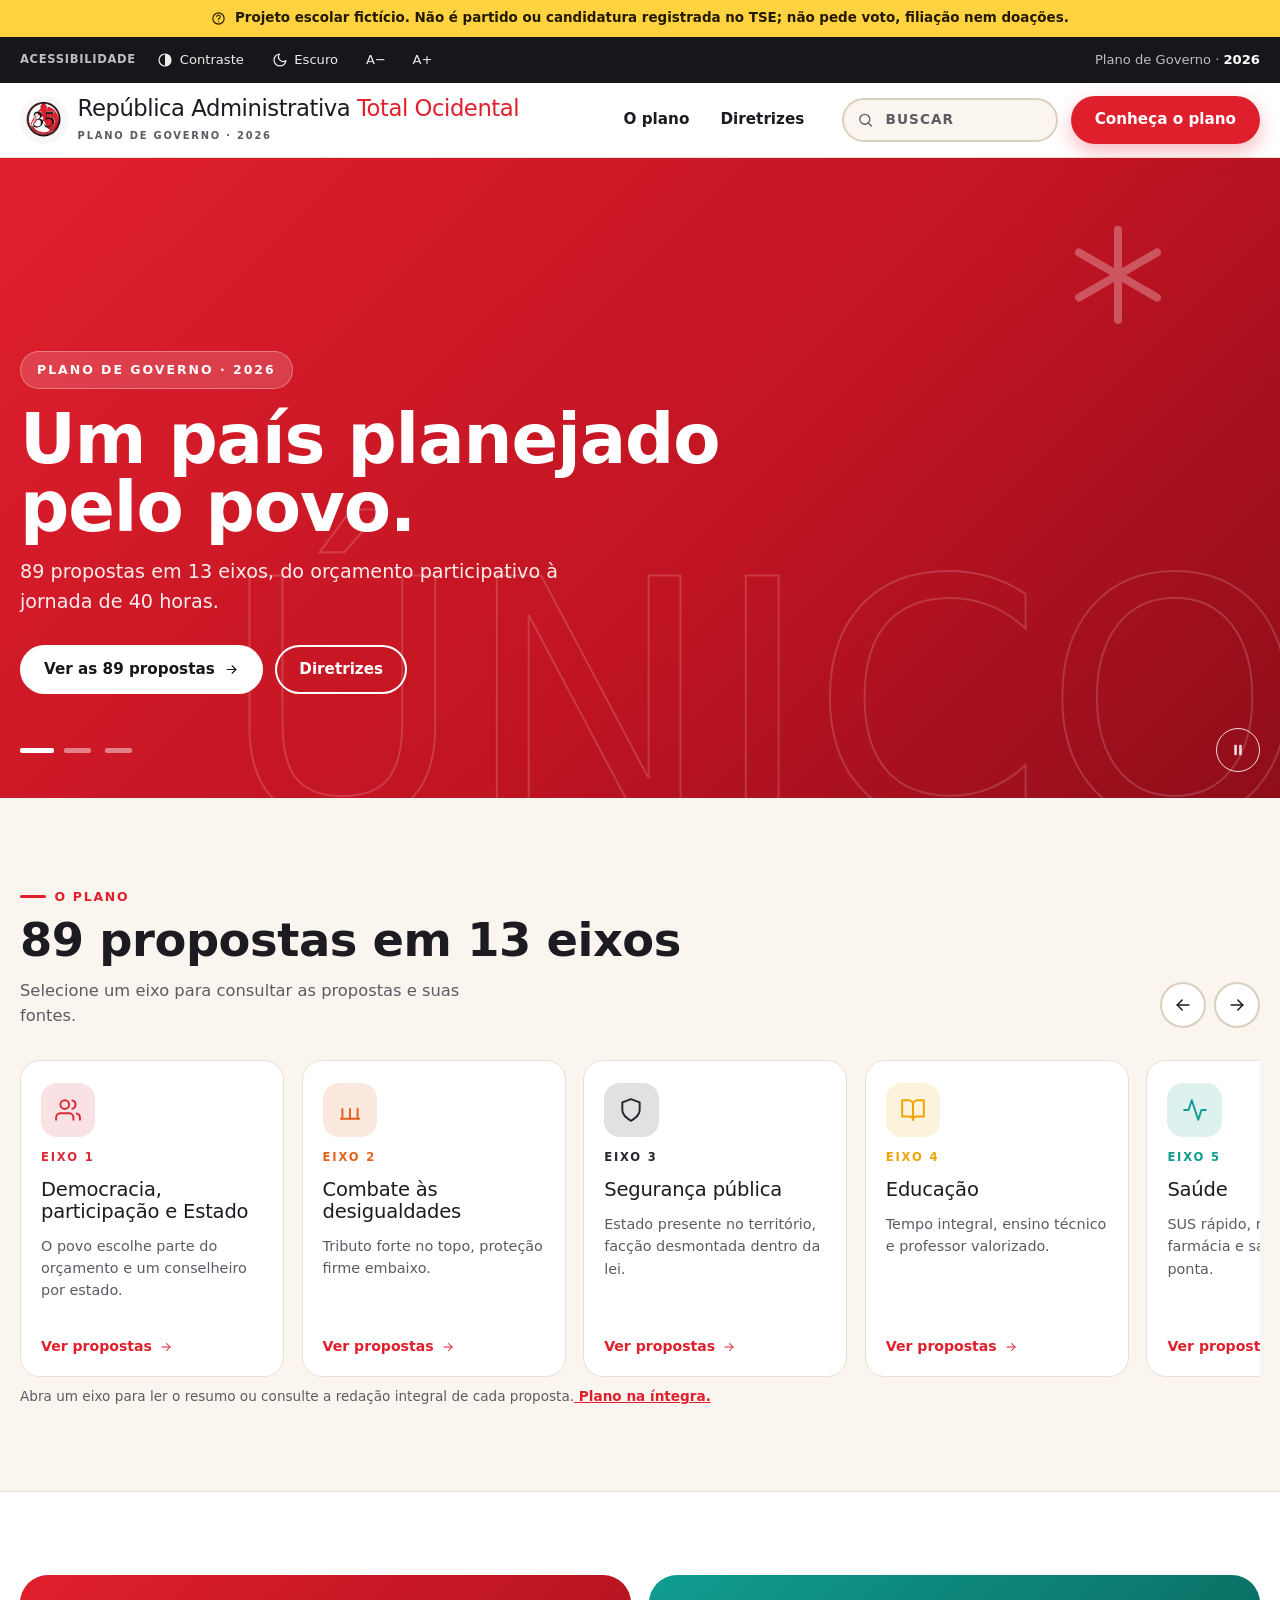
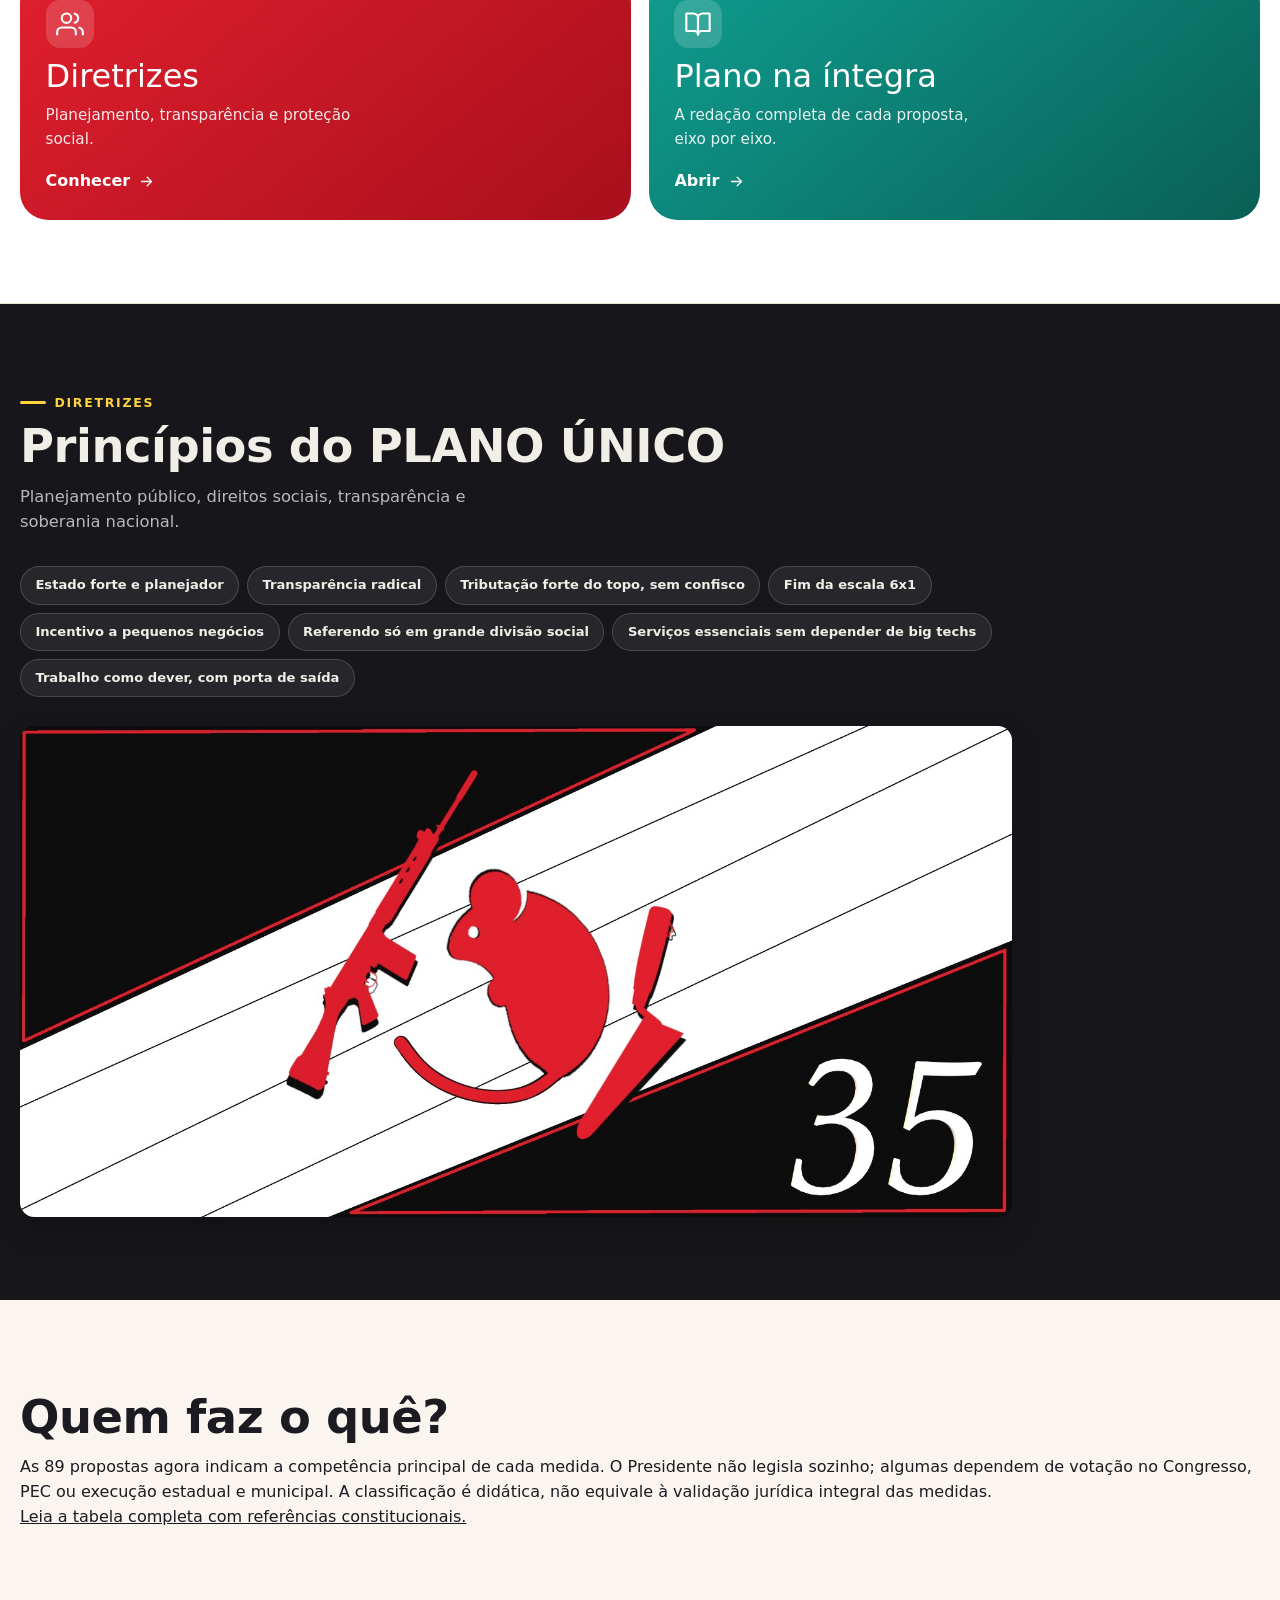
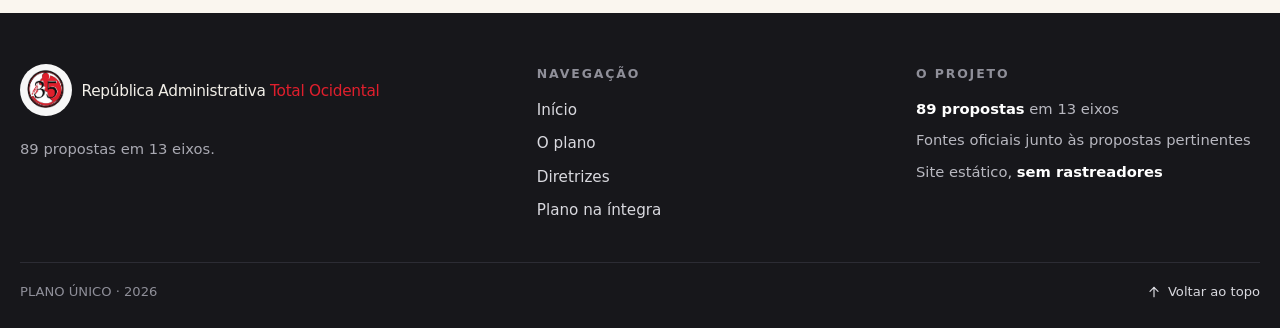
==== commit fad009f4: "Identifica responsáveis constitucionais em todas as 89 propostas" ====
--- a/index.html
+++ b/index.html
@@ -387,60 +387,70 @@
             <span class="pg-item__num" aria-hidden="true">1</span>
             <div class="pg-item__corpo">
           <h3 class="pg-item__titulo">Orçamento participativo com cardápio técnico</h3>
+          <p class="pg-item__competencia" style="margin:.6rem 0 0;padding:.7rem .85rem;border-left:3px solid currentColor;background:rgba(128,128,128,.08);font-size:.92em"><strong>Competência principal: Executivo federal, com limites legais.</strong> O Presidente coordena a administração e políticas federais; medidas que criem obrigações, alterem leis ou exijam novos gastos dependem do Congresso e do orçamento (CF, arts. 84 e 165).</p>
           <p class="pg-item__texto">A população prioriza, por voto presencial e digital, uma parcela do investimento novo. A lista é montada pelo órgão de planejamento, e despesas obrigatórias e os pisos de saúde e educação ficam fora da consulta.</p><p class="pg-item__fontes"><strong>Fontes: </strong><a href="https://legis.senado.leg.br/norma/579494/publicacao/16434817" target="_blank" rel="noopener noreferrer">Constituição Federal</a>.</p></div>
           </li>
           <li class="pg-item" data-pg-item="2">
             <span class="pg-item__num" aria-hidden="true">2</span>
             <div class="pg-item__corpo">
           <h3 class="pg-item__titulo">Conselhos populares com um cidadão por unidade da federação</h3>
+          <p class="pg-item__competencia" style="margin:.6rem 0 0;padding:.7rem .85rem;border-left:3px solid currentColor;background:rgba(128,128,128,.08);font-size:.92em"><strong>Competência principal: Congresso + Executivo federal.</strong> As mudanças normativas dependem de aprovação legislativa e, quando cabível, de sanção presidencial; aplicação por órgãos competentes, com orçamento e fiscalização (CF, arts. 48 e 61).</p>
           <p class="pg-item__texto">Em saúde, educação, segurança e planejamento, conselhos formados por representantes do governo, de servidores e da sociedade civil, mais um cidadão por estado (e DF), como no Senado, escolhido por sorteio público entre os eleitores inscritos voluntariamente, nos moldes dos mesários eleitorais. Mandato de um ano, sem reeleição, com ajuda de custo e capacitação. Definem diretrizes e fiscalizam a execução, sem poder de criar leis nem de vetar o Executivo ou o Legislativo. Definem diretrizes nas competências que a lei lhes atribuir, sem substituir órgãos constitucionalmente competentes.</p><p class="pg-item__fontes"><strong>Fontes: </strong><a href="https://legis.senado.leg.br/norma/579494/publicacao/16434817" target="_blank" rel="noopener noreferrer">Constituição Federal</a>.</p></div>
           </li>
           <li class="pg-item" data-pg-item="3">
             <span class="pg-item__num" aria-hidden="true">3</span>
             <div class="pg-item__corpo">
           <h3 class="pg-item__titulo">Referendo apenas em temas de grande divisão social</h3>
+          <p class="pg-item__competencia" style="margin:.6rem 0 0;padding:.7rem .85rem;border-left:3px solid currentColor;background:rgba(128,128,128,.08);font-size:.92em"><strong>Competência principal: Congresso Nacional.</strong> Referendo é convocado pelo Congresso por decreto legislativo (CF, art. 49, XV).</p>
           <p class="pg-item__texto">Submeter a referendo, em temas de grande divisão social, ato normativo já aprovado ou sujeito a ratificação, para decisão do eleitorado. A convocação cabe ao Congresso, por decreto legislativo (CF, art. 49, XV; Lei 9.709/1998). Direitos fundamentais e matérias protegidas por cláusulas pétreas ficam fora. O plebiscito não será instrumento ordinário. Exemplo: gratuidade do transporte coletivo com financiamento federal.</p><p class="pg-item__fontes"><strong>Fontes: </strong><a href="https://legis.senado.leg.br/norma/579494/publicacao/16434817" target="_blank" rel="noopener noreferrer">Constituição Federal</a>; <a href="https://legis.senado.leg.br/norma/551585/publicacao/15652417" target="_blank" rel="noopener noreferrer">Lei 9.709/1998 - consultas populares</a>.</p></div>
           </li>
           <li class="pg-item" data-pg-item="3A">
             <span class="pg-item__num" aria-hidden="true">3A</span>
             <div class="pg-item__corpo">
           <h3 class="pg-item__titulo">Iniciativa popular facilitada</h3>
+          <p class="pg-item__competencia" style="margin:.6rem 0 0;padding:.7rem .85rem;border-left:3px solid currentColor;background:rgba(128,128,128,.08);font-size:.92em"><strong>Competência principal: Congresso + Executivo federal.</strong> A coleta digital pode depender de lei, mas prioridade legislativa e prazos também exigem decisões regimentais das Casas.</p>
           <p class="pg-item__texto">Permitir a coleta de assinaturas por meio digital seguro (autenticação forte e trilha de auditoria), por lei ordinária, mantidos os percentuais constitucionais (art. 61, §2º). Cada cidadão assina uma vez por projeto, com conferência por amostragem. Cada projeto trata de um único assunto, e a rejeição não impede nova iniciativa constitucionalmente válida. Até 5 projetos por ano têm tramitação prioritária, conforme os regimentos das Casas, na ordem de conclusão da coleta, com prazo regimental para análise (item 7). Painel público mostra o andamento das assinaturas e quem promove e financia cada coleta (item 4).</p><p class="pg-item__fontes"><strong>Fontes: </strong><a href="https://legis.senado.leg.br/norma/579494/publicacao/16434817" target="_blank" rel="noopener noreferrer">Constituição Federal</a>; <a href="https://legis.senado.leg.br/norma/551585/publicacao/15652417" target="_blank" rel="noopener noreferrer">Lei 9.709/1998 - consultas populares</a>.</p></div>
           </li>
           <li class="pg-item" data-pg-item="4">
             <span class="pg-item__num" aria-hidden="true">4</span>
             <div class="pg-item__corpo">
           <h3 class="pg-item__titulo">Transparência total do gasto público</h3>
+          <p class="pg-item__competencia" style="margin:.6rem 0 0;padding:.7rem .85rem;border-left:3px solid currentColor;background:rgba(128,128,128,.08);font-size:.92em"><strong>Competência principal: Executivo federal, com limites legais.</strong> O Presidente coordena a administração e políticas federais; medidas que criem obrigações, alterem leis ou exijam novos gastos dependem do Congresso e do orçamento (CF, arts. 84 e 165).</p>
           <p class="pg-item__texto">Todo gasto, incluindo emendas parlamentares, é público, acessível e rastreável (autor, valor, destino e execução), com incentivo ativo para que a população consulte e fiscalize. Ressalvados os casos de sigilo previstos em lei.</p><p class="pg-item__fontes"><strong>Fontes: </strong><a href="https://legis.senado.leg.br/norma/584383/publicacao/34951398" target="_blank" rel="noopener noreferrer">Lei 12.527/2011 - acesso à informação</a>.</p></div>
           </li>
           <li class="pg-item" data-pg-item="4A">
             <span class="pg-item__num" aria-hidden="true">4A</span>
             <div class="pg-item__corpo">
           <h3 class="pg-item__titulo">Canal de Transparência</h3>
+          <p class="pg-item__competencia" style="margin:.6rem 0 0;padding:.7rem .85rem;border-left:3px solid currentColor;background:rgba(128,128,128,.08);font-size:.92em"><strong>Competência principal: Congresso + Executivo federal.</strong> Divulgação dos atos do Legislativo depende da autonomia das Casas; o Executivo só administra sua própria comunicação.</p>
           <p class="pg-item__texto">Canal público de transmissão contínua das sessões do Congresso (retransmitidas das TVs das Casas), das comissões e das reuniões públicas do Executivo, com painel único de votos por parlamentar e por tema, prestação de contas e dados abertos. O conteúdo é de transmissão integral e informação objetiva, sem promoção de autoridades (art. 37, §1º), e respeita as restrições eleitorais aplicáveis à publicidade institucional (Lei 9.504/1997, art. 73, VI, "b"), sem suspender automaticamente a publicidade legal de atos parlamentares nem a transparência permitida. Todo o material fica em arquivo aberto, de livre reutilização.</p><p class="pg-item__fontes"><strong>Fontes: </strong><a href="https://legis.senado.leg.br/norma/551380/publicacao/34619691" target="_blank" rel="noopener noreferrer">Lei 9.504/1997 - normas eleitorais</a>; <a href="https://legis.senado.leg.br/norma/584383/publicacao/34951398" target="_blank" rel="noopener noreferrer">Lei 12.527/2011 - acesso à informação</a>.</p></div>
           </li>
           <li class="pg-item" data-pg-item="5">
             <span class="pg-item__num" aria-hidden="true">5</span>
             <div class="pg-item__corpo">
           <h3 class="pg-item__titulo">Regulação firme das plataformas digitais e soberania digital</h3>
+          <p class="pg-item__competencia" style="margin:.6rem 0 0;padding:.7rem .85rem;border-left:3px solid currentColor;background:rgba(128,128,128,.08);font-size:.92em"><strong>Competência principal: Congresso + Executivo federal.</strong> As mudanças normativas dependem de aprovação legislativa e, quando cabível, de sanção presidencial; aplicação por órgãos competentes, com orçamento e fiscalização (CF, arts. 48 e 61).</p>
           <p class="pg-item__texto">Representante legal no país, cumprimento de ordens judiciais, remoção rápida de conteúdo ilegal (incitação criminosa ao ódio, golpes e fraudes, aliciamento de menores), transparência e auditoria independente dos algoritmos e anúncios, e combate a contas falsas e robôs. Descumprimento gera sanções graduais (multas, bloqueio de receitas e, em último caso, suspensão por decisão judicial). Dados dos brasileiros armazenados no país, sob a LGPD, e alternativas públicas e interoperáveis de uso voluntário. Sem censura prévia e sem intermediação estatal obrigatória das comunicações. Dados sujeitos a requisitos proporcionais de proteção, localização e transferência internacional, nos termos da lei (LGPD, arts. 33-36).</p><p class="pg-item__fontes"><strong>Fontes: </strong><a href="https://legis.senado.leg.br/norma/27457334/publicacao/27457731" target="_blank" rel="noopener noreferrer">Lei 13.709/2018 - proteção de dados</a>; <a href="https://legis.senado.leg.br/norma/584776/publicacao/34619030" target="_blank" rel="noopener noreferrer">Lei 12.965/2014 - Marco Civil da Internet</a>; <a href="https://portal.stf.jus.br/jurisprudenciaRepercussao/verAndamentoProcesso.asp?classeProcesso=RE&amp;incidente=5160549&amp;numeroTema=987" target="_blank" rel="noopener noreferrer">STF, Tema 987 - plataformas</a>.</p></div>
           </li>
           <li class="pg-item" data-pg-item="6">
             <span class="pg-item__num" aria-hidden="true">6</span>
             <div class="pg-item__corpo">
           <h3 class="pg-item__titulo">Governo digital por padrão e Estado meritocrático</h3>
+          <p class="pg-item__competencia" style="margin:.6rem 0 0;padding:.7rem .85rem;border-left:3px solid currentColor;background:rgba(128,128,128,.08);font-size:.92em"><strong>Competência principal: Executivo federal, com limites legais.</strong> Modernização do gov.br cabe ao Executivo; mudanças de cargos e carreiras têm limites do art. 37 e podem exigir lei.</p>
           <p class="pg-item__texto">Todo o governo digital, com reconstrução do portal gov.br (login único, linguagem simples, acessibilidade, testes com usuários) e dados integrados sob a LGPD. Atendimento em três camadas: serviço online para a maioria, pontos de acesso assistido (escolas fora do horário de aula, bibliotecas, postos e Correios, com agentes de inclusão digital e privacidade garantida) e atendimento presencial enxuto. Assistente de IA pública, hospedada e mantida localmente no Brasil, com modelos auditáveis, sem decidir benefícios, multas ou direitos, com revisão humana garantida e responsabilidade do órgão por erros. Extinção dos cargos em comissão da administração federal: toda chefia passa a ser ocupada por servidor concursado, escolhido em processo seletivo público interno por perfil técnico, com metas, avaliação pública de desempenho e mandato definido, e só pode ser trocado por descumprimento de metas, apurado em processo. Ficam apenas os cargos políticos de primeiro escalão (como ministros), que a Constituição reserva ao chefe do Executivo (art. 84, I). Estados e municípios são incentivados a adotar o mesmo modelo, respeitada sua autonomia. Substituir cargos em comissão por funções técnicas na maior extensão constitucionalmente possível, preservadas as competências de direção (CF, arts. 37, II e V; 84, I e II).</p><p class="pg-item__fontes"><strong>Fontes: </strong><a href="https://legis.senado.leg.br/norma/579494/publicacao/16434817" target="_blank" rel="noopener noreferrer">Constituição Federal</a>; <a href="https://www.camara.leg.br/proposicoesWeb/fichadetramitacao?idProposicao=2487262" target="_blank" rel="noopener noreferrer">Câmara, PL 2.338/2023 - inteligência artificial</a>.</p></div>
           </li>
           <li class="pg-item" data-pg-item="7">
             <span class="pg-item__num" aria-hidden="true">7</span>
             <div class="pg-item__corpo">
           <h3 class="pg-item__titulo">Reforma do processo legislativo</h3>
+          <p class="pg-item__competencia" style="margin:.6rem 0 0;padding:.7rem .85rem;border-left:3px solid currentColor;background:rgba(128,128,128,.08);font-size:.92em"><strong>Competência principal: Congresso Nacional.</strong> Regimentos internos cabem às Casas; outras mudanças no rito podem exigir lei ou PEC.</p>
           <p class="pg-item__texto">Propor alterações nos regimentos da Câmara e do Senado para distribuir a definição da pauta. Projetos de grande impacto nacional e os de iniciativa popular terão prazo máximo para entrar em pauta, com critérios objetivos de prioridade escritos no regimento (homenagens e nomes de logradouros ficam no fim da fila), e haverá transparência pública sobre cada projeto parado ou priorizado.</p><p class="pg-item__fontes"><strong>Fontes: </strong><a href="https://legis.senado.leg.br/norma/579494/publicacao/16434817" target="_blank" rel="noopener noreferrer">Constituição Federal</a>.</p></div>
           </li>
           <li class="pg-item" data-pg-item="7A">
             <span class="pg-item__num" aria-hidden="true">7A</span>
             <div class="pg-item__corpo">
           <h3 class="pg-item__titulo">Justiça acessível, rápida e transparente</h3>
+          <p class="pg-item__competencia" style="margin:.6rem 0 0;padding:.7rem .85rem;border-left:3px solid currentColor;background:rgba(128,128,128,.08);font-size:.92em"><strong>Competência principal: Congresso + Executivo federal.</strong> Mudanças processuais dependem de lei; organização e funcionamento dos tribunais respeitam a iniciativa e a autonomia do Judiciário (CF, arts. 96 e 99).</p>
           <p class="pg-item__texto">Defensoria Pública fortalecida (carreira, concurso e presença em todas as comarcas, art. 134), para que o acesso à Justiça não dependa de renda. Metas públicas de tempo de tramitação por tipo de processo, acompanhadas pelo CNJ, com painel aberto por tribunal. Plantões especializados em quebra de sigilo, bloqueio cautelar e busca e apreensão (necessários ao item 18), com prazos curtos e substituição automática do juiz em caso de demora. Publicação aberta de decisões, pautas e dados de produtividade, e controle externo mantido pelo CNJ e pelo CNMP, com prestação pública de contas. Meritocracia no ingresso e na promoção, por concurso e critérios objetivos, e sem concentração de poder de decisão em uma só pessoa. Metas do CNJ e redistribuição de urgências por regras prévias, objetivas e aprovadas pelos órgãos competentes.</p><p class="pg-item__fontes"><strong>Fontes: </strong><a href="https://legis.senado.leg.br/norma/579494/publicacao/16434817" target="_blank" rel="noopener noreferrer">Constituição Federal</a>.</p></div>
           </li>
           </ol>
@@ -459,54 +469,63 @@
             <span class="pg-item__num" aria-hidden="true">8</span>
             <div class="pg-item__corpo">
           <h3 class="pg-item__titulo">Justiça tributária</h3>
+          <p class="pg-item__competencia" style="margin:.6rem 0 0;padding:.7rem .85rem;border-left:3px solid currentColor;background:rgba(128,128,128,.08);font-size:.92em"><strong>Competência principal: Congresso + Executivo federal.</strong> Reforma tributária pode exigir lei ordinária, complementar ou PEC, conforme o imposto e a mudança.</p>
           <p class="pg-item__texto">Menos imposto sobre consumo e sobre quem ganha menos; imposto de renda mais progressivo; fim de isenções e benefícios a altas rendas e grandes empresas; tributação progressiva e moderada de lucros, dividendos, grandes heranças e patrimônio de luxo; imposto mínimo sobre super-ricos e regulamentação do imposto sobre grandes fortunas, sempre dentro da vedação ao confisco. Criptoativos com identificação obrigatória nas plataformas, tributação reduzida para operações declaradas e elevada, com fiscalização reforçada, para as fora do sistema identificado. Penas agravadas contra sonegação e devedor contumaz (crimes contra a ordem tributária, e não prisão por dívida comum), combate a paraísos fiscais, offshores e evasão por mudança de residência fiscal. Coordenação nacional contra a guerra fiscal entre estados, com consumo tributado no destino e transferências com finalidade a municípios nas vinculações permitidas (a Constituição veda vincular receita de imposto a despesa específica, art. 167, IV). Incentivos fortes a pequenos negócios (Simples, MEI e crédito), com transição gradual para evitar a manutenção artificial de empresas em faixas de menor porte. Cada tributo será alterado pelo ente competente, na espécie legislativa exigida.</p><p class="pg-item__fontes"><strong>Fontes: </strong><a href="https://legis.senado.leg.br/norma/579494/publicacao/16434817" target="_blank" rel="noopener noreferrer">Constituição Federal</a>.</p></div>
           </li>
           <li class="pg-item" data-pg-item="9">
             <span class="pg-item__num" aria-hidden="true">9</span>
             <div class="pg-item__corpo">
           <h3 class="pg-item__titulo">Função social dos ativos produtivos</h3>
+          <p class="pg-item__competencia" style="margin:.6rem 0 0;padding:.7rem .85rem;border-left:3px solid currentColor;background:rgba(128,128,128,.08);font-size:.92em"><strong>Competência principal: Congresso + Executivo federal.</strong> As mudanças normativas dependem de aprovação legislativa e, quando cabível, de sanção presidencial; aplicação por órgãos competentes, com orçamento e fiscalização (CF, arts. 48 e 61).</p>
           <p class="pg-item__texto">Fábricas e instalações ociosas ou abandonadas por tempo definido serão objeto de notificação, cobrança de tributos e desapropriação por interesse social com indenização justa. Em falência e recuperação judicial, o Estado e os trabalhadores terão preferência de aquisição, com destino a estatais, cooperativas ou parcerias. A avaliação seguirá tabelas públicas de referência, laudos de órgão técnico independente do Executivo, publicação dos cálculos e direito de contestação com perícia judicial. Desapropriação nos casos legais, com indenização; preferência de aquisição compatível com a insolvência e os direitos dos credores.</p><p class="pg-item__fontes"><strong>Fontes: </strong><a href="https://legis.senado.leg.br/norma/579494/publicacao/16434817" target="_blank" rel="noopener noreferrer">Constituição Federal</a>.</p></div>
           </li>
           <li class="pg-item" data-pg-item="10">
             <span class="pg-item__num" aria-hidden="true">10</span>
             <div class="pg-item__corpo">
           <h3 class="pg-item__titulo">Salário mínimo vinculado ao custo de vida</h3>
+          <p class="pg-item__competencia" style="margin:.6rem 0 0;padding:.7rem .85rem;border-left:3px solid currentColor;background:rgba(128,128,128,.08);font-size:.92em"><strong>Competência principal: Congresso + Executivo federal.</strong> Fixação do salário mínimo nacional depende de lei (CF, art. 7º, IV).</p>
           <p class="pg-item__texto">O salário mínimo nacional passa a acompanhar uma cesta de referência nacional, com alimentação e moradia, medida por órgão técnico independente, com meta de convergência gradual em 15 anos, em degraus de 5 anos, recalculada a cada etapa. Pisos regionais por estado, com incentivo da União, e complemento de moradia transitório para trabalhadores de baixa renda em municípios de aluguel elevado, calculado com dados públicos por município e reduzido conforme avança a oferta de moradia acessível (itens 41 e 42). À medida que moradia e transporte (item 44) ficam mais baratos, o valor necessário cai. Transição gradual e apoio a microempresas e pequenos municípios para proteger o emprego formal.</p><p class="pg-item__fontes"><strong>Fontes: </strong><a href="https://legis.senado.leg.br/norma/579494/publicacao/16434817" target="_blank" rel="noopener noreferrer">Constituição Federal</a>.</p></div>
           </li>
           <li class="pg-item" data-pg-item="11">
             <span class="pg-item__num" aria-hidden="true">11</span>
             <div class="pg-item__corpo">
           <h3 class="pg-item__titulo">Proteção social e trabalho público</h3>
+          <p class="pg-item__competencia" style="margin:.6rem 0 0;padding:.7rem .85rem;border-left:3px solid currentColor;background:rgba(128,128,128,.08);font-size:.92em"><strong>Competência principal: Congresso + Executivo federal.</strong> As mudanças normativas dependem de aprovação legislativa e, quando cabível, de sanção presidencial; aplicação por órgãos competentes, com orçamento e fiscalização (CF, arts. 48 e 61).</p>
           <p class="pg-item__texto">Manter e ampliar o Bolsa Família e o BPC, com cadastro único integrado e transparente. O Estado oferecerá trabalho público temporário, com direitos trabalhistas e no piso nacional, a quem estiver desempregado e puder trabalhar. Quem não precisa trabalhar (idosos, pessoas com deficiência, cuidadores de crianças ou de dependentes e gestantes) mantém integralmente os benefícios. Adultos aptos, sem filhos, sem deficiência e sem dependentes, que recusarem oferta adequada (distância, horário e condições), terão o benefício reduzido gradualmente ao longo de seis meses, até a saída do programa, com direito de recurso. As condicionalidades aplicam-se apenas aos benefícios legalmente condicionáveis, preservado integralmente o BPC (CF, art. 203, V). Empregos públicos temporários observam concurso ou contratação temporária por excepcional interesse público (art. 37, II e IX) e as regras do ente executor.</p><p class="pg-item__fontes"><strong>Fontes: </strong><a href="https://legis.senado.leg.br/norma/37200398/publicacao/37206268" target="_blank" rel="noopener noreferrer">Lei 14.601/2023 - Bolsa Família</a>; <a href="https://legis.senado.leg.br/norma/579494/publicacao/16434817" target="_blank" rel="noopener noreferrer">Constituição Federal</a>.</p></div>
           </li>
           <li class="pg-item" data-pg-item="11A">
             <span class="pg-item__num" aria-hidden="true">11A</span>
             <div class="pg-item__corpo">
           <h3 class="pg-item__titulo">Previdência e envelhecimento</h3>
+          <p class="pg-item__competencia" style="margin:.6rem 0 0;padding:.7rem .85rem;border-left:3px solid currentColor;background:rgba(128,128,128,.08);font-size:.92em"><strong>Competência principal: Congresso + Executivo federal.</strong> As mudanças normativas dependem de aprovação legislativa e, quando cabível, de sanção presidencial; aplicação por órgãos competentes, com orçamento e fiscalização (CF, arts. 48 e 61).</p>
           <p class="pg-item__texto">Mantém o regime público de repartição e rejeita a capitalização individual obrigatória. Regra geral: fica a regra programada atual para novos filiados ao RGPS (62 anos para mulheres e 65 para homens, com 15 e 20 anos de contribuição; segurados anteriores e regimes próprios podem seguir regras de transição ou específicas). Início precoce: quem começou a contribuir cedo e comprova longa carreira (35 anos de contribuição para homens e 30 para mulheres) pode se aposentar com idade mínima menor (60 anos para homens e 57 para mulheres); o critério é o tempo de contribuição comprovado no CNIS, e não a idade em que começou, para ser objetivo e verificável. Trabalho penoso, insalubre ou de risco: regra própria de tempo e idade, definida em lei com laudo técnico. Financiamento pela justiça tributária (item 8) e por combate à sonegação previdenciária, com estimativa pública de custo da regra de início precoce e revisão a cada 5 anos. Servidores e regime geral têm as mesmas regras de base, mediante PEC, preservadas as regras de transição e o direito adquirido (art. 5º, XXXVI). Antes de qualquer implantação, apresentar projeção atuarial e estimativa de despesa com fonte de custeio demonstrada. Quem trabalha por aplicativo entra no regime do item 68. Rede pública de cuidado de longa duração para idosos, ligada ao item 13.</p><p class="pg-item__fontes"><strong>Fontes: </strong><a href="https://legis.senado.leg.br/norma/31727296/publicacao/31727643" target="_blank" rel="noopener noreferrer">EC 103/2019 - Previdência</a>.</p></div>
           </li>
           <li class="pg-item" data-pg-item="12">
             <span class="pg-item__num" aria-hidden="true">12</span>
             <div class="pg-item__corpo">
           <h3 class="pg-item__titulo">Inclusão produtiva com graduação</h3>
+          <p class="pg-item__competencia" style="margin:.6rem 0 0;padding:.7rem .85rem;border-left:3px solid currentColor;background:rgba(128,128,128,.08);font-size:.92em"><strong>Competência principal: Executivo federal, com limites legais.</strong> O Presidente coordena a administração e políticas federais; medidas que criem obrigações, alterem leis ou exijam novos gastos dependem do Congresso e do orçamento (CF, arts. 84 e 165).</p>
           <p class="pg-item__texto">Microcrédito público acompanhado; apoio a cooperativas e economia solidária (inclusive trabalhadores que assumam empresas falidas ou abandonadas, item 9); qualificação profissional gratuita avaliada pela inserção; prioridade a pequenos negócios, agricultura familiar e cooperativas nas compras públicas (Lei 14.133, com transparência); formalização simplificada. Nenhum apoio é permanente: prazo máximo de 5 anos, com os 2 últimos de redução gradual, ou teto de faturamento, o que vier primeiro, sem cobrança retroativa e sem prorrogação. Encerrado o apoio, a pessoa segue protegida pela rede do item 11. O prazo limita o apoio estatal, nunca a existência da cooperativa ou da empresa.</p><p class="pg-item__fontes"><strong>Fontes: </strong><a href="https://legis.senado.leg.br/norma/33382036/publicacao/33383820" target="_blank" rel="noopener noreferrer">Lei 14.133/2021 - licitações</a>.</p></div>
           </li>
           <li class="pg-item" data-pg-item="13">
             <span class="pg-item__num" aria-hidden="true">13</span>
             <div class="pg-item__corpo">
           <h3 class="pg-item__titulo">Igualdade de gênero e raça</h3>
+          <p class="pg-item__competencia" style="margin:.6rem 0 0;padding:.7rem .85rem;border-left:3px solid currentColor;background:rgba(128,128,128,.08);font-size:.92em"><strong>Competência principal: Congresso + Executivo federal.</strong> As mudanças normativas dependem de aprovação legislativa e, quando cabível, de sanção presidencial; aplicação por órgãos competentes, com orçamento e fiscalização (CF, arts. 48 e 61).</p>
           <p class="pg-item__texto">Ações afirmativas temporárias e condicionadas a resultado: as cotas são revistas periodicamente, por critérios objetivos de representação, persistência da desigualdade e resultados, aferidos por órgão técnico independente com dados públicos, e podem ser encerradas quando a revisão constatar a superação da desigualdade (atingir a proporção censitária por dois anos serve de indício, não de término automático; CF, arts. 3º, IV e 5º; Lei 15.142/2025, art. 12). Igualdade salarial com relatórios públicos de remuneração e fiscalização; rede de proteção a vítimas de violência de gênero; rede pública de cuidado (creches e dependentes); combate ao racismo com dados abertos e punição efetiva.</p><p class="pg-item__fontes"><strong>Fontes: </strong><a href="https://legis.senado.leg.br/norma/40947829/publicacao/40955776" target="_blank" rel="noopener noreferrer">Lei 15.142/2025 - cotas federais</a>.</p></div>
           </li>
           <li class="pg-item" data-pg-item="14">
             <span class="pg-item__num" aria-hidden="true">14</span>
             <div class="pg-item__corpo">
           <h3 class="pg-item__titulo">Povos indígenas, quilombolas e pessoas com deficiência</h3>
+          <p class="pg-item__competencia" style="margin:.6rem 0 0;padding:.7rem .85rem;border-left:3px solid currentColor;background:rgba(128,128,128,.08);font-size:.92em"><strong>Competência principal: Congresso + Executivo federal.</strong> As mudanças normativas dependem de aprovação legislativa e, quando cabível, de sanção presidencial; aplicação por órgãos competentes, com orçamento e fiscalização (CF, arts. 48 e 61).</p>
           <p class="pg-item__texto">Conclusão da demarcação e da titulação em prazo máximo definido, sem marco temporal e com indenização justa a ocupantes de boa-fé; mesma proteção contra invasão e crime que qualquer propriedade, sem condição de uso ou renda; consulta aos povos afetados por obras; saúde e educação universais com adaptação de língua e cultura; autonomia econômica dentro da Constituição. O apoio adicional (fomento e crédito) é temporário e acaba, com redução gradual, quando a atividade passa a se sustentar, com plano de uso e metas públicas. Pessoas com deficiência: acessibilidade universal com prazo escalonado e apoio a pequenos municípios; inclusão no trabalho e na educação. Acessibilidade e BPC são permanentes. Indenização nos casos constitucional e legalmente admitidos, distinguindo benfeitorias de boa-fé.</p><p class="pg-item__fontes"><strong>Fontes: </strong><a href="https://portal.stf.jus.br/noticias/verNoticiaDetalhe.asp?idConteudo=514834" target="_blank" rel="noopener noreferrer">STF, Tema 1.031 - terras indígenas</a>.</p></div>
           </li>
           <li class="pg-item" data-pg-item="15">
             <span class="pg-item__num" aria-hidden="true">15</span>
             <div class="pg-item__corpo">
           <h3 class="pg-item__titulo">Igualdade perante a lei e combate à discriminação</h3>
+          <p class="pg-item__competencia" style="margin:.6rem 0 0;padding:.7rem .85rem;border-left:3px solid currentColor;background:rgba(128,128,128,.08);font-size:.92em"><strong>Competência principal: Congresso + Executivo federal.</strong> As mudanças normativas dependem de aprovação legislativa e, quando cabível, de sanção presidencial; aplicação por órgãos competentes, com orçamento e fiscalização (CF, arts. 48 e 61).</p>
           <p class="pg-item__texto">Transformar em lei federal os direitos hoje garantidos por decisões judiciais (casamento, união estável, adoção, retificação de nome e gênero, punição da discriminação), com cláusula protegendo a liberdade religiosa e de expressão; lei geral antidiscriminação que define como crime condutas concretas (negar emprego, serviço, moradia ou acesso por raça, sexo, orientação sexual, identidade de gênero, religião, deficiência ou origem), com sanções civis e administrativas para casos menores; retificação por autodeclaração de maiores de 18 anos, com alteração posterior só pela via judicial; estatísticas oficiais anônimas de crimes de ódio; e nenhum cadastro de pessoas por orientação sexual ou identidade de gênero e nenhum benefício destinado a um grupo: todo benefício é universal, com critérios objetivos. Benefícios preferencialmente universais, ressalvadas medidas constitucionalmente justificadas; retificação com salvaguardas legais.</p><p class="pg-item__fontes"><strong>Fontes: </strong><a href="https://legis.senado.leg.br/norma/579494/publicacao/16434817" target="_blank" rel="noopener noreferrer">Constituição Federal</a>.</p></div>
           </li>
           </ol>
@@ -525,66 +544,77 @@
             <span class="pg-item__num" aria-hidden="true">16</span>
             <div class="pg-item__corpo">
           <h3 class="pg-item__titulo">Polícia de ciclo completo e desmilitarizada</h3>
+          <p class="pg-item__competencia" style="margin:.6rem 0 0;padding:.7rem .85rem;border-left:3px solid currentColor;background:rgba(128,128,128,.08);font-size:.92em"><strong>Competência principal: PEC + Congresso + estados.</strong> Reestruturação constitucional das polícias exige PEC aprovada por 3/5, em dois turnos em cada Casa, e implementação estadual (CF, arts. 60 e 144).</p>
           <p class="pg-item__texto">Criação, por emenda constitucional, de polícias estaduais de ciclo completo (prevenção e investigação), de carreira única e caráter civil, sob comando dos estados, com padrão nacional de treinamento, dados e protocolos fixado pela União e integração plena entre os órgãos. A segurança pública é função civil: serviço ao cidadão, com uso proporcional da força; a missão militar fica restrita à defesa da Pátria. Transição gradual em 10 anos, em etapas (primeiro integração de dados e treinamento comum, depois unificação de carreiras, por último a mudança de regime), respeitados os direitos dos atuais servidores; controle externo forte. Implementação por PEC, preservadas a autonomia dos estados e os direitos adquiridos.</p><p class="pg-item__fontes"><strong>Fontes: </strong><a href="https://legis.senado.leg.br/norma/579494/publicacao/16434817" target="_blank" rel="noopener noreferrer">Constituição Federal</a>.</p></div>
           </li>
           <li class="pg-item" data-pg-item="17">
             <span class="pg-item__num" aria-hidden="true">17</span>
             <div class="pg-item__corpo">
           <h3 class="pg-item__titulo">Forças Armadas na segurança pública, apenas em caráter excepcional</h3>
+          <p class="pg-item__competencia" style="margin:.6rem 0 0;padding:.7rem .85rem;border-left:3px solid currentColor;background:rgba(128,128,128,.08);font-size:.92em"><strong>Competência principal: Executivo federal, com limites legais.</strong> Emprego das Forças Armadas tem limites legais e constitucionais e não substitui policiamento estadual permanente (CF, art. 142).</p>
           <p class="pg-item__texto">Emprego na Garantia da Lei e da Ordem só após esgotamento comprovado e publicamente fundamentado dos meios civis, por prazo curto e em área delimitada, com regras de engajamento públicas, comunicação imediata ao Congresso (que pode suspender o emprego por maioria) e crimes contra civis julgados pela Justiça comum.</p><p class="pg-item__fontes"><strong>Fontes: </strong><a href="https://legis.senado.leg.br/norma/572852/publicacao/15655648" target="_blank" rel="noopener noreferrer">LC 97/1999 - emprego das Forças Armadas</a>; <a href="https://legis.senado.leg.br/norma/579494/publicacao/16434817" target="_blank" rel="noopener noreferrer">Constituição Federal</a>.</p></div>
           </li>
           <li class="pg-item" data-pg-item="18">
             <span class="pg-item__num" aria-hidden="true">18</span>
             <div class="pg-item__corpo">
           <h3 class="pg-item__titulo">Agência nacional de investigação do crime organizado</h3>
+          <p class="pg-item__competencia" style="margin:.6rem 0 0;padding:.7rem .85rem;border-left:3px solid currentColor;background:rgba(128,128,128,.08);font-size:.92em"><strong>Competência principal: Congresso + Executivo federal.</strong> Alterações legais da PF dependem do Congresso; sigilo, buscas e bloqueios são submetidos ao controle judicial aplicável.</p>
           <p class="pg-item__texto">Fortalecimento, por lei, da Polícia Federal como agência nacional de investigação do crime organizado e da lavagem de dinheiro, limitada a crimes de repercussão interestadual ou internacional, com integração permanente às polícias estaduais. Núcleo conjunto com a UIF, a supervisão do Banco Central e a Receita, com dados padronizados e alertas automáticos, sem subordinar o Banco Central. Dados financeiros detalhados só com ordem judicial fundamentada em indícios concretos, decidida por juízo especializado em plantão ininterrupto, em pedido único digital (quebra de sigilo, bloqueio e busca e apreensão), com prazo de 6 horas para o bloqueio cautelar de urgência e 24 horas para os demais pedidos; vencido o prazo, o pedido passa automaticamente a outro juiz de plantão, e a demora nunca vale como autorização. Instituições financeiras têm prazo curto para fornecer os dados, sob multa. A investigação corre em sigilo, sem aviso prévio; arquivada, o investigado é notificado e os dados obtidos são descartados; havendo denúncia, a defesa tem acesso. Todo acesso é registrado e auditado por órgão independente, com punição para uso indevido. Direção com mandato de 4 anos, coincidente com o do Presidente, sem recondução, nomeação pelo Presidente e aprovação do Senado. Mandato e hipóteses de exoneração são definidos em lei, preservadas as competências constitucionais do Presidente (art. 84, II) e o controle judicial; o afastamento ocorre por decisão fundamentada, com controle do Senado e do Judiciário, nos casos de: crime; participação ou ligação com organização criminosa ou facção; improbidade; violação grave do dever do cargo (como vazamento de investigação sigilosa ou descumprimento de ordem judicial); ou incapacidade comprovada. Desacordo com o Presidente ou com o governo nunca é motivo. Afastamento cautelar durante a apuração, com substituto interino do quadro da PF. Independência funcional em lei, controle externo e prestação pública de contas.</p><p class="pg-item__fontes"><strong>Fontes: </strong><a href="https://legis.senado.leg.br/norma/579494/publicacao/16434817" target="_blank" rel="noopener noreferrer">Constituição Federal</a>; <a href="https://portal.stf.jus.br/noticias/verNoticiaDetalhe.asp?idConteudo=531311" target="_blank" rel="noopener noreferrer">STF, Tema 990 - dados financeiros</a>.</p></div>
           </li>
           <li class="pg-item" data-pg-item="19">
             <span class="pg-item__num" aria-hidden="true">19</span>
             <div class="pg-item__corpo">
           <h3 class="pg-item__titulo">Fiscalização financeira por risco</h3>
+          <p class="pg-item__competencia" style="margin:.6rem 0 0;padding:.7rem .85rem;border-left:3px solid currentColor;background:rgba(128,128,128,.08);font-size:.92em"><strong>Competência principal: Congresso + Executivo federal.</strong> As mudanças normativas dependem de aprovação legislativa e, quando cabível, de sanção presidencial; aplicação por órgãos competentes, com orçamento e fiscalização (CF, arts. 48 e 61).</p>
           <p class="pg-item__texto">Análise automática de operações atípicas, por critérios de risco definidos em lei e públicos, com foco em grandes movimentações, offshores, doleiros, apostas e criptoativos. Limites de valor geram alerta automático, mas nenhum dado individual detalhado é aberto sem revisão humana, indício concreto e ordem judicial (a mesma regra do item 18). Algoritmos auditáveis. O órgão fiscalizador é um conselho de controle independente, com membros do Ministério Público, da OAB e da sociedade civil, mandato fixo e prestação pública de contas. Todo acesso é registrado, auditado e punido em caso de uso indevido, e os dados são descartados quando não há indício. Controle externo sobre a legalidade dos acessos, sem suprimir competências do MP, do Banco Central e das autoridades fiscais.</p><p class="pg-item__fontes"><strong>Fontes: </strong><a href="https://portal.stf.jus.br/noticias/verNoticiaDetalhe.asp?idConteudo=531311" target="_blank" rel="noopener noreferrer">STF, Tema 990 - dados financeiros</a>.</p></div>
           </li>
           <li class="pg-item" data-pg-item="18A">
             <span class="pg-item__num" aria-hidden="true">18A</span>
             <div class="pg-item__corpo">
           <h3 class="pg-item__titulo">Combate às facções</h3>
+          <p class="pg-item__competencia" style="margin:.6rem 0 0;padding:.7rem .85rem;border-left:3px solid currentColor;background:rgba(128,128,128,.08);font-size:.92em"><strong>Competência principal: Congresso + Executivo federal.</strong> Leis sobre crimes e medidas cautelares cabem ao Congresso; investigação, acusação e decisões judiciais pertencem a órgãos distintos.</p>
           <section class="pg-sub"><h4>Patrimônio</h4><p class="">Bloqueio cautelar imediato de bens de origem ilícita e perda definitiva por decisão judicial, com direito de defesa. Os valores serão destinados ao fundo de segurança pública e à indenização das vítimas, com restituição dos bens que lhes pertençam. Veículos e equipamentos serão incorporados a órgãos públicos ou leiloados, sem destinação da receita ao órgão responsável pela apreensão, sob auditoria.</p></section><section class="pg-sub"><h4>Presídios</h4><p class="">Lideranças e presos de alto risco cumprem pena em unidades federais de segurança máxima, em locais remotos do território nacional, inclusive ilhas e ilhas artificiais nas águas brasileiras, fora do estado de origem e com decisão judicial. Nas demais unidades, o preso é classificado por risco individual, em unidades pequenas e modulares, com limite de presos por facção em cada unidade e alas separadas para rivais, sem contato entre elas, para impedir o domínio do presídio por uma facção. Crime cometido dentro da prisão leva a isolamento cautelar e transferência imediata para segurança máxima, com decisão judicial em até 24 horas, julgamento por videoconferência com defesa garantida, perda integral dos dias remidos, mediante alteração do art. 127 da LEP e com direito de defesa e pena somada à anterior. Reconstrução gradual do sistema com unidades modulares de cela individual, material resistente, scanner corporal e monitoramento, financiada pelo Fundo Penitenciário, pelo FNSP (que a Lei 15.358 passou a destinar a presídios, com prioridade à segregação de lideranças) e pelo patrimônio confiscado, com metas públicas. Armamento letal nas guaritas, no perímetro e na equipe tática, e equipamento menos letal dentro das alas, sob regras públicas de uso da força. Cada unidade tem um canal único de comunicação, com bloqueio de sinal que não atinja o entorno, liberado em janelas curtas, monitorado e gravado, preservados o sigilo do advogado, salvo ordem judicial, e o contato com a família por visita e videochamada. O Estado garante a integridade física de todos os presos. Visita íntima e saída temporária por perfil, em respeito à individualização da pena (art. 5º, XLVI): para condenados por crimes graves e por integrar facção, ficam vedadas a saída temporária e a visita íntima, com visita familiar por parlatório ou videochamada monitorada; para os demais, a visita íntima e a saída para estudo (única saída temporária que restou no art. 122) dependem de trabalho, estudo e bom comportamento e são perdidas na falta grave.</p></section><section class="pg-sub"><h4>Empresas</h4><p class="">Empresa criada ou usada habitualmente para o crime é dissolvida por decisão judicial, com responsabilização penal apenas de quem participou. O patrimônio é liquidado, primeiro para salários e verbas trabalhistas e depois em leilão. Empresas com atividade lícita podem ficar sob administração judicial para manter os empregos. O denunciante é protegido e recompensado.</p></section><section class="pg-sub"><h4>Fronteiras e cadeia de custódia</h4><p class="">Fiscalização reforçada nas entradas aérea, aquaviária e terrestre, integrando PF, Receita e forças estaduais. Pesagem das drogas no local da apreensão e no destino da destruição, filmada, lacrada e registrada; diferença acima da tolerância técnica abre apuração automática de todos os envolvidos. Corregedoria independente e controle patrimonial de agentes; agente público a serviço de facção tem pena agravada (item 22).</p><p class="">Perdimento mediante processo legal, com contraditório e direitos de terceiros; aplicação individualizada e proporcional, assegurada a comunicação familiar.</p></section><p class="pg-item__fontes"><strong>Fontes: </strong><a href="https://legis.senado.leg.br/norma/42931693" target="_blank" rel="noopener noreferrer">Lei 15.358/2026 - combate ao crime organizado</a>; <a href="https://legis.senado.leg.br/norma/549086/publicacao/34619809" target="_blank" rel="noopener noreferrer">Lei 7.210/1984 - execução penal</a>.</p></div>
           </li>
           <li class="pg-item" data-pg-item="18B">
             <span class="pg-item__num" aria-hidden="true">18B</span>
             <div class="pg-item__corpo">
           <h3 class="pg-item__titulo">Presença do Estado no território</h3>
+          <p class="pg-item__competencia" style="margin:.6rem 0 0;padding:.7rem .85rem;border-left:3px solid currentColor;background:rgba(128,128,128,.08);font-size:.92em"><strong>Competência principal: Executivo federal, com limites legais.</strong> Policiamento cotidiano compete sobretudo aos estados; União atua em suas atribuições próprias ou por cooperação.</p>
           <p class="pg-item__texto">Implantar presença estatal permanente, por etapas, nos territórios sob domínio de organizações criminosas, com polícia de proximidade com inteligência, controle externo e câmeras (item 20), junto com escola em tempo integral, creche, posto de saúde, iluminação, saneamento e transporte, com metas públicas por território. Urbanização no lugar: infraestrutura de esgoto, água, drenagem e vias de acesso, titulação de quem já mora no local e reforma das casas por programa público com assistência técnica gratuita, sem remoção em massa. A remoção ocorre apenas em área de risco de vida, com reassentamento próximo, indenização e consulta aos moradores. Programas de prevenção ao recrutamento de jovens, ligados ao trabalho público temporário e à inclusão produtiva (itens 11 e 12). Reconhecimento facial limitado a hipóteses legais, com auditoria e revisão humana.</p><section class="pg-sub"><h4>Monitoramento por imagem externa</h4><p class="">Verificação periódica por imagem captada da via pública, por satélite ou drone, com apoio de inteligência artificial, para identificar construção nova em área de risco ou protegida, divergência com o cadastro e necessidade de reforma. Sem captação do interior das casas; rostos e placas desfocados, com prazo curto de guarda e acesso auditado. O sistema só aponta divergências, que são confirmadas por fiscal. A divergência abre notificação e prazo de regularização, com direito de defesa, e o embargo imediato vale só para área de risco de vida. Resultados agregados são públicos (item 4). A fiscalização é sobre o patrimônio, não sobre os moradores (art. 5º, X e XI).</p></section><section class="pg-sub"><h4>Câmeras em espaço público</h4><p class="">Instalação progressiva de câmeras em postes e vias públicas, começando pelo entorno de escolas, postos de saúde, transporte, prédios públicos e áreas de maior incidência criminal, com iluminação adequada e metas públicas anuais por região. Máscara de privacidade obrigatória sobre janelas, quintais e áreas privadas, sem armazenamento desses trechos. Captação acidental é descartada sem acesso humano. As imagens são guardadas por prazo curto, salvo se integrarem investigação, com acesso registrado e auditado e punição para uso indevido. A cobertura é publicada por região, e a localização exata das câmeras fica com a ouvidoria, o MP e o conselho de controle. O reconhecimento facial é permitido, para identificar suspeitos, sobre imagens de crime investigado e, em tempo real, para procurar foragidos, desaparecidos e investigados por crime grave. A varredura em tempo real é aberta para cada caso, em área e prazo delimitados, por decisão judicial ou por mandado em vigor, com descarte imediato dos rostos sem coincidência. O resultado é só pista, verificado por pessoa e confirmado por outra evidência antes de abordagem ou prisão, com teste público de erro por grupo e auditoria. É proibido manter base facial da população em geral e usar o sistema contra manifestações ou para perfilar opinião. O dano comprovado à intimidade é indenizado.</p></section><p class="pg-item__fontes"><strong>Fontes: </strong><a href="https://legis.senado.leg.br/norma/27457334/publicacao/27457731" target="_blank" rel="noopener noreferrer">Lei 13.709/2018 - proteção de dados</a>.</p></div>
           </li>
           <li class="pg-item" data-pg-item="18C">
             <span class="pg-item__num" aria-hidden="true">18C</span>
             <div class="pg-item__corpo">
           <h3 class="pg-item__titulo">Identificação verificada em plataformas digitais</h3>
+          <p class="pg-item__competencia" style="margin:.6rem 0 0;padding:.7rem .85rem;border-left:3px solid currentColor;background:rgba(128,128,128,.08);font-size:.92em"><strong>Competência principal: Congresso + Executivo federal.</strong> As mudanças normativas dependem de aprovação legislativa e, quando cabível, de sanção presidencial; aplicação por órgãos competentes, com orçamento e fiscalização (CF, arts. 48 e 61).</p>
           <p class="pg-item__texto">Toda plataforma que opera no Brasil exige verificação de identidade dos usuários, por meio de uma plataforma pública de identidade (como o gov.br em nível alto) que envia à empresa apenas um identificador criptografado, diferente para cada plataforma, sem nome, documento ou foto, e confirma a faixa etária sem revelar a idade exata. O apelido continua público, e é vedada a exibição obrigatória do nome real. O identificador só é resolvido em pessoa por ordem judicial fundamentada, em prazo curto, ou, em ameaça à vida, sequestro e crime contra criança, por pedido direto da polícia ratificado pelo juiz em até 24 horas. O sistema não registra o uso do identificador em cada plataforma, é fiscalizado por conselho independente, e o número de identificações é publicado anualmente. Quem acessa a base fora do processo comete crime. Há alternativa presencial de cadastro (para quem não consegue o nível alto online, como estrangeiro com passaporte). Verificadoras privadas só operam como alternativa, se credenciadas e auditadas, sem guardar documento nem foto, e respondem com multa proporcional ao número de pessoas atingidas, responsabilização dos diretores e descredenciamento em caso de vazamento. Protegidos o sigilo da fonte jornalística e a denúncia anônima, com identificação reservada. Identificação verificada nos serviços em que necessidade e proporcionalidade estejam demonstradas em lei, preservado o pseudônimo público. Teto de multa da LGPD: 2% do faturamento, limitado a R$ 50 milhões por infração (art. 52, II).</p><p class="pg-item__fontes"><strong>Fontes: </strong><a href="https://legis.senado.leg.br/norma/584776/publicacao/34619030" target="_blank" rel="noopener noreferrer">Lei 12.965/2014 - Marco Civil da Internet</a>; <a href="https://legis.senado.gov.br/norma/41465823" target="_blank" rel="noopener noreferrer">Lei 15.211/2025 - ECA Digital</a>; <a href="https://legis.senado.leg.br/norma/27457334/publicacao/27457731" target="_blank" rel="noopener noreferrer">Lei 13.709/2018 - proteção de dados</a>.</p></div>
           </li>
           <li class="pg-item" data-pg-item="20">
             <span class="pg-item__num" aria-hidden="true">20</span>
             <div class="pg-item__corpo">
           <h3 class="pg-item__titulo">Controle externo das polícias e câmeras corporais</h3>
+          <p class="pg-item__competencia" style="margin:.6rem 0 0;padding:.7rem .85rem;border-left:3px solid currentColor;background:rgba(128,128,128,.08);font-size:.92em"><strong>Competência principal: União, estados e municípios.</strong> Controle externo policial cabe ao Ministério Público; câmeras em polícias estaduais exigem decisões dos estados (CF, arts. 129, VII, e 144).</p>
           <p class="pg-item__texto">Ouvidorias independentes em cada polícia, com titular de mandato fixo escolhido fora da corporação por lista tríplice do conselho estadual, nomeação pelo governador em até 30 dias (se não nomear, assume o primeiro da lista), orçamento próprio e afastamento só por falta grave apurada. Controle externo do MP fortalecido (Constituição, art. 129, VII); dados públicos periódicos sobre uso da força, letalidade, mortes sob custódia e queixas. Câmeras corporais ligadas durante todo o serviço, e desativar sem justificativa é infração grave. O MP recebe as imagens na íntegra; ouvidoria e conselho de controle têm acesso em tempo real. A versão pública é editada pela ouvidoria, com auditoria do conselho de controle, e publicada em site nacional após atraso mínimo de 3 horas (patrulha) ou ao fim da operação planejada, com desfoque de terceiros e exclusão de menores, vítimas de crimes sexuais e testemunhas protegidas, ressalvados os sigilos legais. Defesa, MP e Judiciário têm acesso integral. Mortes causadas por policiais são investigadas por órgão distinto do envolvido. O controle fiscaliza e recomenda, sem comandar a polícia. Publicação apenas das imagens legalmente divulgáveis, após análise de riscos e anonimização.</p><p class="pg-item__fontes"><strong>Fontes: </strong><a href="https://legis.senado.leg.br/norma/27457334/publicacao/27457731" target="_blank" rel="noopener noreferrer">Lei 13.709/2018 - proteção de dados</a>.</p></div>
           </li>
           <li class="pg-item" data-pg-item="21">
             <span class="pg-item__num" aria-hidden="true">21</span>
             <div class="pg-item__corpo">
           <h3 class="pg-item__titulo">Trabalho e estudo no sistema prisional e porta de saída</h3>
+          <p class="pg-item__competencia" style="margin:.6rem 0 0;padding:.7rem .85rem;border-left:3px solid currentColor;background:rgba(128,128,128,.08);font-size:.92em"><strong>Competência principal: União, estados e municípios.</strong> A execução penal é em grande parte estadual; alterar penas ou a LEP exige legislação federal.</p>
           <p class="pg-item__texto">O trabalho do condenado segue a Lei de Execução Penal (art. 31), com oferta estatal de vagas de trabalho ou estudo; para o preso provisório, é voluntário. O trabalho será remunerado, terá jornada de seis a oito horas, proteção à saúde, seguro e fiscalização, e contará para remição da pena, assim como o estudo e a qualificação. Nos crimes sem violência ou grave ameaça, a remição será de um dia de pena a cada dois de trabalho; nos demais, mantém-se a proporção de um para três. Parte da remuneração será destinada à indenização da vítima e à poupança de saída.</p><p class="pg-item__texto">O trabalho prisional atenderá ao Estado, a estatais e a cooperativas apoiadas pelo poder público, vedada a cessão de presos a empresas privadas; permanece o emprego voluntário comum nos regimes semiaberto e aberto. Obras públicas adicionais poderão empregar todos os condenados aptos, conforme as vagas, com responsável técnico, equipamentos de proteção e escolta civil. O trabalho externo dependerá de avaliação individual e do cumprimento da fração mínima legal (LEP, art. 37); presos de maior risco trabalharão dentro da unidade. A recusa injustificada constitui falta grave, assegurada a defesa.</p><p class="pg-item__texto">Empresas que contratarem egressos receberão incentivo temporário, por até dois anos, encerrado após doze meses de emprego sem nova condenação, em substituição à cota do Decreto 9.450/2018. Ao fim da pena, o egresso poderá optar por vaga de até dois anos em contratos públicos, trabalho público temporário ou cooperativas apoiadas, com salário mínimo e sem investidura automática em cargo público.</p><p class="pg-item__texto">Aprovação no Enem ou exame equivalente dará remição adicional por critérios legais de avanço escolar, sem teto total para crimes sem violência; nos crimes graves, não reduzirá as frações mínimas do item 22. O exame terá fiscalização externa, e o egresso terá prioridade temporária no ensino técnico e superior público. A indenização à vítima permanece devida.</p><p class="pg-item__fontes"><strong>Fontes: </strong><a href="https://legis.senado.leg.br/norma/549086/publicacao/34619809" target="_blank" rel="noopener noreferrer">Lei 7.210/1984 - execução penal</a>.</p></div>
           </li>
           <li class="pg-item" data-pg-item="22">
             <span class="pg-item__num" aria-hidden="true">22</span>
             <div class="pg-item__corpo">
           <h3 class="pg-item__titulo">Penas e regimes</h3>
+          <p class="pg-item__competencia" style="margin:.6rem 0 0;padding:.7rem .85rem;border-left:3px solid currentColor;background:rgba(128,128,128,.08);font-size:.92em"><strong>Competência principal: Congresso + Executivo federal.</strong> Criação e alteração de crimes e penas exigem lei federal; aplicação da pena cabe ao Judiciário.</p>
           <p class="pg-item__texto">Aumento geral e escalonado das penas, mais forte nos crimes graves (homicídio qualificado, crimes sexuais e contra crianças, terrorismo, tortura e facção), com fim dos benefícios (saída temporária, indulto, liberdade condicional) para eles. Mantido o limite de cumprimento de 40 anos (CP, art. 75), pela vedação constitucional a penas perpétuas. Primários: progressão pela escala atual do art. 112 da LEP, na redação da Lei 15.358/2026 (70% nos hediondos; 75% para quem comanda organização criminosa ultraviolenta e no feminicídio primário). Reincidentes em crime grave: progressão só após 85% da pena. Reincidência: cada reincidência, dentro do período de 5 anos do art. 64 do CP, aumenta a pena em metade, de forma acumulada e sem teto específico, respeitado o limite de 40 anos. Reincidente em crime leve e sem violência mantém progressão com fração maior que a do primário. Semiaberto reservado a crimes leves (sem violência ou grave ameaça); crimes violentos começam no fechado. Sem pena de morte e sem prisão perpétua.</p><p class="pg-item__fontes"><strong>Fontes: </strong><a href="https://legis.senado.leg.br/norma/549086/publicacao/34619809" target="_blank" rel="noopener noreferrer">Lei 7.210/1984 - execução penal</a>; <a href="https://legis.senado.leg.br/norma/42931693" target="_blank" rel="noopener noreferrer">Lei 15.358/2026 - combate ao crime organizado</a>; <a href="https://legis.senado.leg.br/norma/43271992/publicacao/43276867" target="_blank" rel="noopener noreferrer">Lei 15.402/2026 - alteração da execução penal</a>.</p></div>
           </li>
           <li class="pg-item" data-pg-item="23">
             <span class="pg-item__num" aria-hidden="true">23</span>
             <div class="pg-item__corpo">
           <h3 class="pg-item__titulo">Política de drogas</h3>
+          <p class="pg-item__competencia" style="margin:.6rem 0 0;padding:.7rem .85rem;border-left:3px solid currentColor;background:rgba(128,128,128,.08);font-size:.92em"><strong>Competência principal: Congresso + Executivo federal.</strong> Leis penais e sanitárias federais exigem Congresso; execução de saúde e segurança é compartilhada.</p>
           <p class="pg-item__texto">Proíbe todas as drogas ilícitas, sem liberação nem regulação de nenhuma substância. Posse e porte de qualquer quantidade passam a ser crime, exigindo emenda constitucional, com penas alternativas à prisão e encaminhamento a tratamento para o usuário. Exceção apenas para o paciente sem alternativa terapêutica aprovada, com prescrição, registro sigiloso na autoridade sanitária (dados de saúde, LGPD) e reavaliação médica frequente, para suspender o uso quando houver cura. Tráfico: pena em dobro da prevista na Lei 11.343, respeitado o limite de 40 anos (item 22). Álcool e tabaco, por serem culturalmente enraizados, não são proibidos, mas desestimulados: o fumo (cigarro, derivados do tabaco e dispositivos eletrônicos equiparados) só é permitido em residência particular, vedado em espaços públicos, abertos e fechados, e em locais de uso coletivo; publicidade e patrocínio proibidos; tributação elevada; indústria do tabaco afastada da formulação de políticas de saúde, com reuniões públicas e registradas (art. 5.3 da Convenção-Quadro da OMS para o Controle do Tabaco), e sem contratos com o poder público, patrocínio de eventos públicos nem incentivo fiscal específico, por lei. Cuidado e reinserção: rede pública de reabilitação financiada pelo orçamento geral, com convênio apenas a clínicas sem fins lucrativos e laicas, fiscalizadas por padrão técnico e metas públicas de resultado, vedada a imposição religiosa. Programa de reinserção no trabalho, com acompanhamento de equipe de saúde, vaga no trabalho público temporário (item 11) e na inclusão produtiva (item 12) e incentivo temporário às empresas que contratam pessoas em recuperação, nos moldes do item 21, até a estabilidade de 12 meses. Fiscalização reforçada pelos itens 18 e 19.</p><p class="pg-item__fontes"><strong>Fontes: </strong><a href="https://legis.senado.leg.br/norma/572128/publicacao/34620956" target="_blank" rel="noopener noreferrer">Lei 11.343/2006 - política de drogas</a>; <a href="https://noticias.stf.jus.br/postsnoticias/stf-define-40-gramas-de-maconha-como-criterio-para-diferenciar-usuario-de-traficante/" target="_blank" rel="noopener noreferrer">STF, Tema 506 - porte de cannabis</a>.</p></div>
           </li>
           </ol>
@@ -603,54 +633,63 @@
             <span class="pg-item__num" aria-hidden="true">24</span>
             <div class="pg-item__corpo">
           <h3 class="pg-item__titulo">Financiamento e cumprimento do PNE</h3>
+          <p class="pg-item__competencia" style="margin:.6rem 0 0;padding:.7rem .85rem;border-left:3px solid currentColor;background:rgba(128,128,128,.08);font-size:.92em"><strong>Competência principal: União, estados e municípios.</strong> A União pode definir diretrizes ou financiar, mas a execução e as decisões locais dependem das competências estaduais e municipais e, em certos casos, de lei (CF, arts. 18, 23, 24 e 30).</p>
           <p class="pg-item__texto">Antecipar o marco de 7,5% do PIB previsto para o sétimo ano e cumprir a meta final de 10% até o fim do decênio. Custo Aluno Qualidade como piso de gasto por estudante, com complementação federal para redes pobres (Fundeb) e painel público de execução por escola.</p><p class="pg-item__fontes"><strong>Fontes: </strong><a href="https://legis.senado.leg.br/norma/43047141/publicacao/43047218" target="_blank" rel="noopener noreferrer">Lei 15.388/2026, anexo I - PNE</a>.</p></div>
           </li>
           <li class="pg-item" data-pg-item="25">
             <span class="pg-item__num" aria-hidden="true">25</span>
             <div class="pg-item__corpo">
           <h3 class="pg-item__titulo">Valorização dos profissionais da educação</h3>
+          <p class="pg-item__competencia" style="margin:.6rem 0 0;padding:.7rem .85rem;border-left:3px solid currentColor;background:rgba(128,128,128,.08);font-size:.92em"><strong>Competência principal: União, estados e municípios.</strong> União pode instituir normas nacionais e complementar recursos; contratação e remuneração das redes são de cada ente.</p>
           <p class="pg-item__texto">Piso salarial nacional com reajuste garantido, carreira única por rede com formação continuada, concurso como regra e limite a professores temporários. Respeitar a autonomia das redes, o controle curricular pelas instituições competentes e o teto remuneratório conforme o vínculo.</p><p class="pg-item__fontes"><strong>Fontes: </strong><a href="https://legis.senado.leg.br/norma/43047141/publicacao/43047218" target="_blank" rel="noopener noreferrer">Lei 15.388/2026, anexo I - PNE</a>.</p></div>
           </li>
           <li class="pg-item" data-pg-item="26">
             <span class="pg-item__num" aria-hidden="true">26</span>
             <div class="pg-item__corpo">
           <h3 class="pg-item__titulo">Escola pública de tempo integral, alfabetização e infraestrutura</h3>
+          <p class="pg-item__competencia" style="margin:.6rem 0 0;padding:.7rem .85rem;border-left:3px solid currentColor;background:rgba(128,128,128,.08);font-size:.92em"><strong>Competência principal: União, estados e municípios.</strong> Estados e municípios administram escolas; União coordena diretrizes e complementa financiamento (CF, art. 211).</p>
           <p class="pg-item__texto">Superar a meta do PNE ampliando o tempo integral na rede pública para 60% das matrículas em 5 anos, mediante financiamento adicional e capacidade de oferta e universalizá-lo em 10, começando pelos anos iniciais e pelas regiões mais vulneráveis, com financiamento federal escalonado e contratação e formação de professores. Alfabetização que inclui matemática, conectividade em todas as escolas e Programa Nacional de Infraestrutura Escolar.</p><p class="pg-item__fontes"><strong>Fontes: </strong><a href="https://legis.senado.leg.br/norma/43047141/publicacao/43047218" target="_blank" rel="noopener noreferrer">Lei 15.388/2026, anexo I - PNE</a>; <a href="https://www.gov.br/inep/pt-br/centrais-de-conteudo/noticias/censo-escolar/brasil-atingiu-maior-percentual-de-estudantes-em-tempo-integral" target="_blank" rel="noopener noreferrer">Inep - Censo Escolar 2025</a>.</p></div>
           </li>
           <li class="pg-item" data-pg-item="27">
             <span class="pg-item__num" aria-hidden="true">27</span>
             <div class="pg-item__corpo">
           <h3 class="pg-item__titulo">Formação para os setores estratégicos, com prática</h3>
+          <p class="pg-item__competencia" style="margin:.6rem 0 0;padding:.7rem .85rem;border-left:3px solid currentColor;background:rgba(128,128,128,.08);font-size:.92em"><strong>Competência principal: Executivo federal, com limites legais.</strong> O Presidente coordena a administração e políticas federais; medidas que criem obrigações, alterem leis ou exijam novos gastos dependem do Congresso e do orçamento (CF, arts. 84 e 165).</p>
           <p class="pg-item__texto">Expandir o ensino técnico e superior com prioridade para os setores vitais, definidos por lista em lei e revistos periodicamente por órgão técnico. A lista inicial é: tecnologia, defesa, meio ambiente e energia. Os cursos terão prática obrigatória (estágio remunerado, aprendizagem profissional, laboratórios e projetos com empresas públicas e privadas), sem que o estágio substitua trabalhador contratado. Mantêm-se a universidade pública gratuita, a permanência estudantil e o financiamento estável de pesquisa. Parcerias com o setor produtivo: empresas e entidades sem fins lucrativos participam da formação técnica por conselhos setoriais (currículo, laboratórios, estágio e aprendizagem). Recursos públicos vão apenas a instituições públicas e sem fins lucrativos; currículo base e certificação permanecem com o Estado. A empresa que oferece estágio e aprendizagem com plano de atividades e supervisão recebe incentivo fiscal temporário, com a parcela maior paga quando o estagiário é contratado e permanece empregado por 12 meses, sem substituir trabalhador contratado. Respeitar a autonomia das redes, o controle curricular pelas instituições competentes e o teto remuneratório conforme o vínculo.</p><p class="pg-item__fontes"><strong>Fontes: </strong><a href="https://legis.senado.leg.br/norma/33382036/publicacao/33383820" target="_blank" rel="noopener noreferrer">Lei 14.133/2021 - licitações</a>.</p></div>
           </li>
           <li class="pg-item" data-pg-item="28">
             <span class="pg-item__num" aria-hidden="true">28</span>
             <div class="pg-item__corpo">
           <h3 class="pg-item__titulo">Laicidade na escola</h3>
+          <p class="pg-item__competencia" style="margin:.6rem 0 0;padding:.7rem .85rem;border-left:3px solid currentColor;background:rgba(128,128,128,.08);font-size:.92em"><strong>Competência principal: Congresso + Executivo federal.</strong> Diretrizes educacionais federais e implementação local devem respeitar liberdade religiosa e laicidade constitucional.</p>
           <p class="pg-item__texto">Manter o ensino religioso facultativo nas escolas públicas e oferecer, no currículo comum, história e cultura das religiões em abordagem não confessional.</p><p class="pg-item__fontes"><strong>Fontes: </strong><a href="https://portal.stf.jus.br/noticias/verNoticiaDetalhe.asp?idConteudo=357085" target="_blank" rel="noopener noreferrer">STF, ADI 4439 - ensino religioso</a>; <a href="https://legis.senado.leg.br/norma/579494/publicacao/16434817" target="_blank" rel="noopener noreferrer">Constituição Federal</a>.</p></div>
           </li>
           <li class="pg-item" data-pg-item="29">
             <span class="pg-item__num" aria-hidden="true">29</span>
             <div class="pg-item__corpo">
           <h3 class="pg-item__titulo">Atração de professores e pesquisadores do Brasil e do mundo</h3>
+          <p class="pg-item__competencia" style="margin:.6rem 0 0;padding:.7rem .85rem;border-left:3px solid currentColor;background:rgba(128,128,128,.08);font-size:.92em"><strong>Competência principal: Executivo federal, com limites legais.</strong> O Presidente coordena a administração e políticas federais; medidas que criem obrigações, alterem leis ou exijam novos gastos dependem do Congresso e do orçamento (CF, arts. 84 e 165).</p>
           <p class="pg-item__texto">Programa nacional para atrair professores e pesquisadores de alto nível, brasileiros no exterior e estrangeiros, para todos os níveis e áreas em que haja o que ensinar. A remuneração segue o conhecimento e a experiência comprovados, por critérios objetivos em lei e sem distinção de nacionalidade, por bolsas e instrumentos de pesquisa e inovação dentro do teto constitucional (art. 37, XI). Todos os contratos são públicos e com contrapartida de formar equipes brasileiras. Em áreas sensíveis, valem o sigilo e o credenciamento de segurança. Respeitar a autonomia das redes, o controle curricular pelas instituições competentes e o teto remuneratório conforme o vínculo.</p><p class="pg-item__fontes"><strong>Fontes: </strong><a href="https://legis.senado.leg.br/norma/579494/publicacao/16434817" target="_blank" rel="noopener noreferrer">Constituição Federal</a>.</p></div>
           </li>
           <li class="pg-item" data-pg-item="30">
             <span class="pg-item__num" aria-hidden="true">30</span>
             <div class="pg-item__corpo">
           <h3 class="pg-item__titulo">Transferência de tecnologia industrial</h3>
+          <p class="pg-item__competencia" style="margin:.6rem 0 0;padding:.7rem .85rem;border-left:3px solid currentColor;background:rgba(128,128,128,.08);font-size:.92em"><strong>Competência principal: Executivo federal, com limites legais.</strong> O Presidente coordena a administração e políticas federais; medidas que criem obrigações, alterem leis ou exijam novos gastos dependem do Congresso e do orçamento (CF, arts. 84 e 165).</p>
           <p class="pg-item__texto">Nos setores vitais (item 27), o Estado condiciona incentivos e compras públicas a acordos de transferência de tecnologia com empresas estrangeiras, com treinamento de brasileiros, conteúdo local e centros de pesquisa no país. O treinamento é feito por institutos públicos de tecnologia ou estatais, com especialistas contratados por prazo e metas, sem exigir a revelação de segredos industriais protegidos, respeitando as patentes vigentes no país, e recorrendo a licenciamento ou, em último caso, a licença compulsória prevista em lei (Lei 9.279/1996, arts. 68 a 71). Exigências proporcionais, respeitados tratados comerciais, a legislação de patentes e as regras de contratação.</p><p class="pg-item__fontes"><strong>Fontes: </strong><a href="https://legis.senado.leg.br/norma/551155/publicacao/34619650" target="_blank" rel="noopener noreferrer">Lei 9.279/1996 - propriedade industrial</a>; <a href="https://legis.senado.leg.br/norma/33382036/publicacao/33383820" target="_blank" rel="noopener noreferrer">Lei 14.133/2021 - licitações</a>.</p></div>
           </li>
           <li class="pg-item" data-pg-item="30A">
             <span class="pg-item__num" aria-hidden="true">30A</span>
             <div class="pg-item__corpo">
           <h3 class="pg-item__titulo">Ensino médio com trilhas</h3>
+          <p class="pg-item__competencia" style="margin:.6rem 0 0;padding:.7rem .85rem;border-left:3px solid currentColor;background:rgba(128,128,128,.08);font-size:.92em"><strong>Competência principal: União, estados e municípios.</strong> Normas nacionais sobre ensino médio dependem da legislação federal; implementação pelas redes estaduais.</p>
           <p class="pg-item__texto">Nove anos de formação básica comum e, no ensino médio, trilha escolhida pelo estudante (acadêmica, técnica ou mista), com Português e Matemática como base comum em todas. Nenhuma trilha é implantada sem professores e estrutura para ofertá-la: o Estado forma e contrata docentes por concurso para cada trilha (item 25), organiza escolas-polo com transporte gratuito e professores itinerantes onde não houver oferta, e publica a cada ano quais trilhas cada rede realmente oferece. Orientação vocacional desde o fim do fundamental. A troca de trilha é permitida em janelas fixas, com limite de trocas e complementação das disciplinas da trilha de destino por cursos-ponte, com exceção justificada após orientação. O acesso ao ensino superior é por prova nacional, sem vantagem para nenhuma trilha, e quem faz o técnico pode ingressar na universidade. Todas as trilhas preservam a formação geral básica e a carga horária legal (2.400 h); a especialização ocorre nos itinerários.</p><p class="pg-item__fontes"><strong>Fontes: </strong><a href="https://legis.senado.leg.br/norma/39388636/publicacao/39391416" target="_blank" rel="noopener noreferrer">Lei 14.945/2024 - ensino médio</a>.</p></div>
           </li>
           <li class="pg-item" data-pg-item="30B">
             <span class="pg-item__num" aria-hidden="true">30B</span>
             <div class="pg-item__corpo">
           <h3 class="pg-item__titulo">Educação como bem público</h3>
+          <p class="pg-item__competencia" style="margin:.6rem 0 0;padding:.7rem .85rem;border-left:3px solid currentColor;background:rgba(128,128,128,.08);font-size:.92em"><strong>Competência principal: Congresso + Executivo federal.</strong> As mudanças normativas dependem de aprovação legislativa e, quando cabível, de sanção presidencial; aplicação por órgãos competentes, com orçamento e fiscalização (CF, arts. 48 e 61).</p>
           <p class="pg-item__texto">Escolas de educação básica que recebam recursos ou renúncia fiscal do poder público devem ser sem fins lucrativos, com prestação de contas pública, vedadas transações com partes relacionadas e o controle de redes escolares por fundos ou empresas de capital aberto. Currículo mínimo nacional obrigatório em toda a rede, pública e privada, com avaliação de qualidade por órgão independente. Condições objetivas para novos financiamentos públicos voluntários, preservadas as imunidades constitucionais e a liberdade de ensino privado.</p><p class="pg-item__fontes"><strong>Fontes: </strong><a href="https://legis.senado.leg.br/norma/579494/publicacao/16434817" target="_blank" rel="noopener noreferrer">Constituição Federal</a>.</p></div>
           </li>
           </ol>
@@ -669,30 +708,35 @@
             <span class="pg-item__num" aria-hidden="true">31</span>
             <div class="pg-item__corpo">
           <h3 class="pg-item__titulo">Financiamento do SUS</h3>
+          <p class="pg-item__competencia" style="margin:.6rem 0 0;padding:.7rem .85rem;border-left:3px solid currentColor;background:rgba(128,128,128,.08);font-size:.92em"><strong>Competência principal: União, estados e municípios.</strong> Financiamento e prestação de serviços do SUS são compartilhados (CF, arts. 196 a 198).</p>
           <p class="pg-item__texto">Manter o piso de 15% da RCL, blindá-lo do arcabouço fiscal e elevar a participação federal gradualmente, com recursos da justiça tributária (item 8). A proteção a investimentos depende de alteração da legislação fiscal, e não de decreto.</p><p class="pg-item__fontes"><strong>Fontes: </strong><a href="https://legis.senado.leg.br/norma/579494/publicacao/16434817" target="_blank" rel="noopener noreferrer">Constituição Federal</a>.</p></div>
           </li>
           <li class="pg-item" data-pg-item="32">
             <span class="pg-item__num" aria-hidden="true">32</span>
             <div class="pg-item__corpo">
           <h3 class="pg-item__titulo">Atenção primária e profissionais</h3>
+          <p class="pg-item__competencia" style="margin:.6rem 0 0;padding:.7rem .85rem;border-left:3px solid currentColor;background:rgba(128,128,128,.08);font-size:.92em"><strong>Competência principal: União, estados e municípios.</strong> Atenção básica é executada principalmente pelos municípios, com financiamento compartilhado.</p>
           <p class="pg-item__texto">Fortalecer a atenção básica e o Mais Médicos, com carreira, fixação em áreas carentes e telessaúde. Admitir profissionais de saúde formados no exterior, mediante revalidação ágil do diploma.</p></div>
           </li>
           <li class="pg-item" data-pg-item="33">
             <span class="pg-item__num" aria-hidden="true">33</span>
             <div class="pg-item__corpo">
           <h3 class="pg-item__titulo">Soberania sanitária (Complexo Econômico-Industrial da Saúde)</h3>
+          <p class="pg-item__competencia" style="margin:.6rem 0 0;padding:.7rem .85rem;border-left:3px solid currentColor;background:rgba(128,128,128,.08);font-size:.92em"><strong>Competência principal: Executivo federal, com limites legais.</strong> O Presidente coordena a administração e políticas federais; medidas que criem obrigações, alterem leis ou exijam novos gastos dependem do Congresso e do orçamento (CF, arts. 84 e 165).</p>
           <p class="pg-item__texto">Fortalecer Fiocruz, Butantan e Hemobrás, produzir vacinas, medicamentos e insumos no país por parcerias de transferência de tecnologia (PDPs) e usar a licença compulsória de medicamentos quando houver abuso ou emergência (Lei 9.279, arts. 68 a 71).</p><p class="pg-item__fontes"><strong>Fontes: </strong><a href="https://legis.senado.leg.br/norma/551155/publicacao/34619650" target="_blank" rel="noopener noreferrer">Lei 9.279/1996 - propriedade industrial</a>.</p></div>
           </li>
           <li class="pg-item" data-pg-item="34">
             <span class="pg-item__num" aria-hidden="true">34</span>
             <div class="pg-item__corpo">
           <h3 class="pg-item__titulo">Filas, regulação e saúde suplementar</h3>
+          <p class="pg-item__competencia" style="margin:.6rem 0 0;padding:.7rem .85rem;border-left:3px solid currentColor;background:rgba(128,128,128,.08);font-size:.92em"><strong>Competência principal: União, estados e municípios.</strong> Regulação de planos envolve órgãos federais; filas do SUS envolvem estados e municípios.</p>
           <p class="pg-item__texto">Regulação nacional de filas, com painel público de espera por especialidade (item 4) e metas por região. SUS universal como base; planos privados continuam como complemento, com regulação mais forte da ANS (reajustes, negativas, cobertura).</p></div>
           </li>
           <li class="pg-item" data-pg-item="35">
             <span class="pg-item__num" aria-hidden="true">35</span>
             <div class="pg-item__corpo">
           <h3 class="pg-item__titulo">Saúde mental e dados de saúde</h3>
+          <p class="pg-item__competencia" style="margin:.6rem 0 0;padding:.7rem .85rem;border-left:3px solid currentColor;background:rgba(128,128,128,.08);font-size:.92em"><strong>Competência principal: União, estados e municípios.</strong> A União pode definir diretrizes ou financiar, mas a execução e as decisões locais dependem das competências estaduais e municipais e, em certos casos, de lei (CF, arts. 18, 23, 24 e 30).</p>
           <p class="pg-item__texto">Ampliar a rede pública de saúde mental (CAPS) e ligar ao item 23: o tratamento voluntário de dependência prometido lá precisa de estrutura e financiamento. Dados de saúde sob a LGPD, armazenados no país e sem entrega a empresas privadas. Compartilhamento apenas nas hipóteses legais estritamente necessárias, com proteção reforçada.</p><p class="pg-item__fontes"><strong>Fontes: </strong><a href="https://legis.senado.leg.br/norma/27457334/publicacao/27457731" target="_blank" rel="noopener noreferrer">Lei 13.709/2018 - proteção de dados</a>.</p></div>
           </li>
           </ol>
@@ -711,36 +755,42 @@
             <span class="pg-item__num" aria-hidden="true">36</span>
             <div class="pg-item__corpo">
           <h3 class="pg-item__titulo">Sistema Nacional de Cultura e financiamento</h3>
+          <p class="pg-item__competencia" style="margin:.6rem 0 0;padding:.7rem .85rem;border-left:3px solid currentColor;background:rgba(128,128,128,.08);font-size:.92em"><strong>Competência principal: União, estados e municípios.</strong> A União pode definir diretrizes ou financiar, mas a execução e as decisões locais dependem das competências estaduais e municipais e, em certos casos, de lei (CF, arts. 18, 23, 24 e 30).</p>
           <p class="pg-item__texto">Consolidar o "SUS da Cultura" (art. 216-A da Constituição): gestão compartilhada entre União, estados e municípios, Fundo Nacional de Cultura fortalecido e continuidade da PNAB (Lei 14.399/2022), com metas e painel público de execução por município (item 4).</p><p class="pg-item__fontes"><strong>Fontes: </strong><a href="https://legis.senado.leg.br/norma/36062349/publicacao/36072638" target="_blank" rel="noopener noreferrer">Lei 14.399/2022 - fomento à cultura</a>.</p></div>
           </li>
           <li class="pg-item" data-pg-item="37">
             <span class="pg-item__num" aria-hidden="true">37</span>
             <div class="pg-item__corpo">
           <h3 class="pg-item__titulo">Lei Rouanet para todas as mídias</h3>
+          <p class="pg-item__competencia" style="margin:.6rem 0 0;padding:.7rem .85rem;border-left:3px solid currentColor;background:rgba(128,128,128,.08);font-size:.92em"><strong>Competência principal: Congresso + Executivo federal.</strong> As mudanças normativas dependem de aprovação legislativa e, quando cabível, de sanção presidencial; aplicação por órgãos competentes, com orçamento e fiscalização (CF, arts. 48 e 61).</p>
           <p class="pg-item__texto">Manter e ampliar a Lei Rouanet para todas as formas de produção cultural, incluindo jogos, podcasts e mídias digitais, com o acesso direto restrito a pequenas produtoras, pessoas físicas e entidades sem fins lucrativos, por critério de porte objetivo (receita bruta e grupo econômico, para impedir o fracionamento). Grandes empresas continuam podendo patrocinar. Transição gradual e regras para coproduções. Transparência total sobre quem recebe e quanto (item 4). Critérios públicos de mérito, finalidade e legalidade são legítimos; veda-se só a discriminação por opinião política.</p><p class="pg-item__fontes"><strong>Fontes: </strong><a href="https://legis.senado.leg.br/norma/579494/publicacao/16434817" target="_blank" rel="noopener noreferrer">Constituição Federal</a>.</p></div>
           </li>
           <li class="pg-item" data-pg-item="38">
             <span class="pg-item__num" aria-hidden="true">38</span>
             <div class="pg-item__corpo">
           <h3 class="pg-item__titulo">Liberdade de criação e critérios objetivos (proposta com análise de risco)</h3>
+          <p class="pg-item__competencia" style="margin:.6rem 0 0;padding:.7rem .85rem;border-left:3px solid currentColor;background:rgba(128,128,128,.08);font-size:.92em"><strong>Competência principal: Congresso + Executivo federal.</strong> Critérios de financiamento devem respeitar liberdade de expressão e vedação de censura.</p>
           <p class="pg-item__texto">Nenhum apoio público pode ser concedido ou negado por conteúdo, opinião ou orientação política do artista. Os critérios são objetivos e públicos, avaliados por comissões plurais com mandato fixo e recurso garantido. Critérios públicos de mérito, finalidade e legalidade são legítimos; veda-se só a discriminação por opinião política.</p><p class="pg-item__fontes"><strong>Fontes: </strong><a href="https://legis.senado.leg.br/norma/579494/publicacao/16434817" target="_blank" rel="noopener noreferrer">Constituição Federal</a>.</p></div>
           </li>
           <li class="pg-item" data-pg-item="39">
             <span class="pg-item__num" aria-hidden="true">39</span>
             <div class="pg-item__corpo">
           <h3 class="pg-item__titulo">Cultura comunitária, patrimônio e leitura</h3>
+          <p class="pg-item__competencia" style="margin:.6rem 0 0;padding:.7rem .85rem;border-left:3px solid currentColor;background:rgba(128,128,128,.08);font-size:.92em"><strong>Competência principal: União, estados e municípios.</strong> A União pode definir diretrizes ou financiar, mas a execução e as decisões locais dependem das competências estaduais e municipais e, em certos casos, de lei (CF, arts. 18, 23, 24 e 30).</p>
           <p class="pg-item__texto">Ampliar o Cultura Viva (Pontos de Cultura), proteger o patrimônio material e imaterial (incluindo línguas e saberes indígenas, ligando ao item 14), expandir bibliotecas públicas e a política de leitura, e levar a produção cultural às escolas em tempo integral (item 26).</p></div>
           </li>
           <li class="pg-item" data-pg-item="40">
             <span class="pg-item__num" aria-hidden="true">40</span>
             <div class="pg-item__corpo">
           <h3 class="pg-item__titulo">Esporte: base, escola e transparência</h3>
+          <p class="pg-item__competencia" style="margin:.6rem 0 0;padding:.7rem .85rem;border-left:3px solid currentColor;background:rgba(128,128,128,.08);font-size:.92em"><strong>Competência principal: União, estados e municípios.</strong> A União pode definir diretrizes ou financiar, mas a execução e as decisões locais dependem das competências estaduais e municipais e, em certos casos, de lei (CF, arts. 18, 23, 24 e 30).</p>
           <p class="pg-item__texto">Esporte escolar e de base como parte do tempo integral (item 26) e da prevenção em saúde (itens 31 e 32), infraestrutura esportiva pública, Bolsa Atleta mantida e entidades esportivas obrigadas a transparência e prestação de contas quando recebem dinheiro público (Lei Geral do Esporte).</p></div>
           </li>
           <li class="pg-item" data-pg-item="40A">
             <span class="pg-item__num" aria-hidden="true">40A</span>
             <div class="pg-item__corpo">
           <h3 class="pg-item__titulo">Fomento ao audiovisual</h3>
+          <p class="pg-item__competencia" style="margin:.6rem 0 0;padding:.7rem .85rem;border-left:3px solid currentColor;background:rgba(128,128,128,.08);font-size:.92em"><strong>Competência principal: Congresso + Executivo federal.</strong> As mudanças normativas dependem de aprovação legislativa e, quando cabível, de sanção presidencial; aplicação por órgãos competentes, com orçamento e fiscalização (CF, arts. 48 e 61).</p>
           <p class="pg-item__texto">Manter o fomento ao audiovisual (Ancine e Fundo Setorial do Audiovisual) por seleção pública e critérios objetivos, com espaço para produção independente e regional, aplicando a regra do item 38 (nenhum apoio concedido ou negado por conteúdo ou opinião). Sem censura prévia (art. 220). Sem criação ou ampliação de mídia pública estatal. Critérios públicos de mérito, finalidade e legalidade são legítimos; veda-se só a discriminação por opinião política.</p><p class="pg-item__fontes"><strong>Fontes: </strong><a href="https://legis.senado.leg.br/norma/579494/publicacao/16434817" target="_blank" rel="noopener noreferrer">Constituição Federal</a>.</p></div>
           </li>
           </ol>
@@ -759,30 +809,35 @@
             <span class="pg-item__num" aria-hidden="true">41</span>
             <div class="pg-item__corpo">
           <h3 class="pg-item__titulo">Moradia como política de Estado</h3>
+          <p class="pg-item__competencia" style="margin:.6rem 0 0;padding:.7rem .85rem;border-left:3px solid currentColor;background:rgba(128,128,128,.08);font-size:.92em"><strong>Competência principal: União, estados e municípios.</strong> A União pode definir diretrizes ou financiar, mas a execução e as decisões locais dependem das competências estaduais e municipais e, em certos casos, de lei (CF, arts. 18, 23, 24 e 30).</p>
           <p class="pg-item__texto">Transformar o Minha Casa, Minha Vida em política permanente em lei, com financiamento estável (FGTS e fundos próprios), prioridade para a faixa de até dois salários mínimos, aluguel social e produção em áreas com infraestrutura, e não só em periferias distantes. Habitação industrializada em larga escala: produção pública por estatal ou instituto de tecnologia, com padrão mínimo de conforto e qualidade em lei. Os conjuntos podem ficar na borda das cidades, a no máximo 50 minutos porta a porta dos polos de emprego, e só são entregues com o transporte de massa em funcionamento. Cada conjunto nasce com escola, posto de saúde, comércio e lazer, e incentivos temporários e transparentes a pequenos e médios negócios que contratem moradores. A concessão de direito real de uso (não doação, para evitar revenda e especulação) traz o dever de conservação, com vistoria de manutenção, reparo pelo causador do dano e sanção graduada com direito de defesa (fiscaliza-se o patrimônio, não os moradores: art. 5º, X e XI). Seleção impessoal por critérios objetivos a partir do Cadastro Único, com fila pública ou sorteio, sem perda do direito quando a renda melhorar e com diversidade de renda nos conjuntos. Gestão pública permanente de manutenção e transparência total (item 4). Vistorias consentidas ou legalmente autorizadas, com garantia de defesa.</p><p class="pg-item__fontes"><strong>Fontes: </strong><a href="https://legis.senado.leg.br/norma/579494/publicacao/16434817" target="_blank" rel="noopener noreferrer">Constituição Federal</a>.</p></div>
           </li>
           <li class="pg-item" data-pg-item="42">
             <span class="pg-item__num" aria-hidden="true">42</span>
             <div class="pg-item__corpo">
           <h3 class="pg-item__titulo">Função social da propriedade urbana</h3>
+          <p class="pg-item__competencia" style="margin:.6rem 0 0;padding:.7rem .85rem;border-left:3px solid currentColor;background:rgba(128,128,128,.08);font-size:.92em"><strong>Competência principal: União, estados e municípios.</strong> Plano diretor, instrumentos urbanísticos e políticas de uso do solo são principalmente municipais (CF, art. 182).</p>
           <p class="pg-item__texto">Notificar os proprietários de imóveis urbanos vazios ou subutilizados em áreas com infraestrutura; persistindo a inércia, aplicar IPTU progressivo e, por último, desapropriar o imóvel com pagamento em títulos da dívida pública para destiná-lo à moradia (Constituição, art. 182, §4º, e Estatuto da Cidade, Lei 10.257/2001).</p><p class="pg-item__fontes"><strong>Fontes: </strong><a href="https://legis.senado.leg.br/norma/552133/publicacao/15722771" target="_blank" rel="noopener noreferrer">Lei 10.257/2001 - Estatuto da Cidade</a>; <a href="https://legis.senado.leg.br/norma/579494/publicacao/16434817" target="_blank" rel="noopener noreferrer">Constituição Federal</a>.</p></div>
           </li>
           <li class="pg-item" data-pg-item="43">
             <span class="pg-item__num" aria-hidden="true">43</span>
             <div class="pg-item__corpo">
           <h3 class="pg-item__titulo">Saneamento universal como dever do Estado</h3>
+          <p class="pg-item__competencia" style="margin:.6rem 0 0;padding:.7rem .85rem;border-left:3px solid currentColor;background:rgba(128,128,128,.08);font-size:.92em"><strong>Competência principal: União, estados e municípios.</strong> Serviços de saneamento têm titulares locais ou regionais; União pode legislar sobre diretrizes e financiar.</p>
           <p class="pg-item__texto">Garantir água e esgoto a todos, cumprindo as metas de 2033 (99% e 90%), com prestação pública como regra: revisão do Marco Legal (Lei 14.026/2020) para retirar o estímulo à privatização, financiamento federal e subsídio cruzado destinados prioritariamente a prestadores públicos e retomada gradual dos serviços ao fim dos contratos de concessão, sem rescisão antecipada e com indenização, respeitada a titularidade municipal. Agências reguladoras em todos os municípios (ou regionais), com metas públicas de perdas, água e esgoto. Preferência aplicável às futuras escolhas de prestação, sem rompimento de contratos vigentes.</p><p class="pg-item__fontes"><strong>Fontes: </strong><a href="https://www.planalto.gov.br/ccivil_03/_ato2019-2022/2020/lei/l14026.htm" target="_blank" rel="noopener noreferrer">Lei 14.026/2020 - saneamento</a>.</p></div>
           </li>
           <li class="pg-item" data-pg-item="44">
             <span class="pg-item__num" aria-hidden="true">44</span>
             <div class="pg-item__corpo">
           <h3 class="pg-item__titulo">Mobilidade e transporte coletivo gratuito</h3>
+          <p class="pg-item__competencia" style="margin:.6rem 0 0;padding:.7rem .85rem;border-left:3px solid currentColor;background:rgba(128,128,128,.08);font-size:.92em"><strong>Competência principal: União, estados e municípios.</strong> Tarifas de ônibus locais são competência do poder concedente; gratuidade nacional pressupõe financiamento e pactuação.</p>
           <p class="pg-item__texto">Financiamento federal permanente e transporte público coletivo gratuito para todos, com implantação gradual por cidade e meta pública de qualidade (frequência, frota e tempo de espera), financiado pela justiça tributária (item 8). Prioridade ao transporte de massa e à ferrovia.</p><p class="pg-item__fontes"><strong>Fontes: </strong><a href="https://legis.senado.leg.br/norma/579494/publicacao/16434817" target="_blank" rel="noopener noreferrer">Constituição Federal</a>.</p></div>
           </li>
           <li class="pg-item" data-pg-item="45">
             <span class="pg-item__num" aria-hidden="true">45</span>
             <div class="pg-item__corpo">
           <h3 class="pg-item__titulo">Moradia segura e adaptação a desastres</h3>
+          <p class="pg-item__competencia" style="margin:.6rem 0 0;padding:.7rem .85rem;border-left:3px solid currentColor;background:rgba(128,128,128,.08);font-size:.92em"><strong>Competência principal: União, estados e municípios.</strong> A União pode definir diretrizes ou financiar, mas a execução e as decisões locais dependem das competências estaduais e municipais e, em certos casos, de lei (CF, arts. 18, 23, 24 e 30).</p>
           <p class="pg-item__texto">Mapear áreas de risco, reassentar famílias com moradia digna no mesmo território sempre que possível, fortalecer a Defesa Civil e exigir planos de adaptação climática nos planos diretores.</p></div>
           </li>
           </ol>
@@ -801,36 +856,42 @@
             <span class="pg-item__num" aria-hidden="true">46</span>
             <div class="pg-item__corpo">
           <h3 class="pg-item__titulo">Planejamento e política industrial</h3>
+          <p class="pg-item__competencia" style="margin:.6rem 0 0;padding:.7rem .85rem;border-left:3px solid currentColor;background:rgba(128,128,128,.08);font-size:.92em"><strong>Competência principal: Executivo federal, com limites legais.</strong> O Presidente coordena a administração e políticas federais; medidas que criem obrigações, alterem leis ou exijam novos gastos dependem do Congresso e do orçamento (CF, arts. 84 e 165).</p>
           <p class="pg-item__texto">Plano nacional de desenvolvimento de longo prazo, com metas e missões ligadas aos setores vitais (item 27), BNDES e Finep como bancos de desenvolvimento e avaliação pública de resultados.</p></div>
           </li>
           <li class="pg-item" data-pg-item="47">
             <span class="pg-item__num" aria-hidden="true">47</span>
             <div class="pg-item__corpo">
           <h3 class="pg-item__titulo">Controle público de setores estratégicos</h3>
+          <p class="pg-item__competencia" style="margin:.6rem 0 0;padding:.7rem .85rem;border-left:3px solid currentColor;background:rgba(128,128,128,.08);font-size:.92em"><strong>Competência principal: Congresso + Executivo federal.</strong> Estatização e controle público exigem lei, justificativa, orçamento e respeito aos direitos patrimoniais.</p>
           <p class="pg-item__texto">Estatais e participação acionária pública em energia, tecnologia, defesa, minerais críticos e saúde (item 33), com transferência de tecnologia (item 30), governança profissional pela Lei das Estatais (13.303/2016) e metas públicas de desempenho. Os setores estratégicos serão definidos em lei, com modalidades graduadas de participação estatal (participação majoritária, ação especial, sócio estatal na concessão ou exigência de capital nacional, conforme o setor), com a lista revisável pelo Congresso e os minerais (item 47A) como primeiro caso. Criar estatais novas e comprar participação, sem expropriar o que existe. Novas estatais só com os requisitos do art. 173 e lei específica.</p><p class="pg-item__fontes"><strong>Fontes: </strong><a href="https://legis.senado.leg.br/norma/602528/publicacao/15636229" target="_blank" rel="noopener noreferrer">Lei 13.303/2016 - estatais</a>.</p></div>
           </li>
           <li class="pg-item" data-pg-item="47A">
             <span class="pg-item__num" aria-hidden="true">47A</span>
             <div class="pg-item__corpo">
           <h3 class="pg-item__titulo">Minerais estratégicos</h3>
+          <p class="pg-item__competencia" style="margin:.6rem 0 0;padding:.7rem .85rem;border-left:3px solid currentColor;background:rgba(128,128,128,.08);font-size:.92em"><strong>Competência principal: Congresso + Executivo federal.</strong> As mudanças normativas dependem de aprovação legislativa e, quando cabível, de sanção presidencial; aplicação por órgãos competentes, com orçamento e fiscalização (CF, arts. 48 e 61).</p>
           <p class="pg-item__texto">A lavra de minerais estratégicos (lista definida em lei, por exemplo lítio, terras raras e nióbio) é reservada a empresas com sede e administração no Brasil e controle efetivo de capital nacional, aferido pelo beneficiário final. Essas empresas abrem ao Estado seus dados de produção, custos, vendas e exportações, com publicação dos agregados e dos pagamentos ao poder público. A regra vale para concessões novas e renovações, por emenda constitucional, com transição até o fim dos contratos em vigor, sem expropriação, e com transferência de tecnologia nos editais. Os demais minerais seguem em concessão, com a participação estatal do item 47. Não se cria mineradora estatal. Regime novo apenas para outorgas futuras, preservadas as situações jurídicas protegidas (art. 5º, XXXVI).</p><p class="pg-item__fontes"><strong>Fontes: </strong><a href="https://legis.senado.leg.br/norma/43923839/publicacao/43929692" target="_blank" rel="noopener noreferrer">Lei 15.506/2026 - minerais críticos</a>; <a href="https://legis.senado.leg.br/norma/579494/publicacao/16434817" target="_blank" rel="noopener noreferrer">Constituição Federal</a>.</p></div>
           </li>
           <li class="pg-item" data-pg-item="48">
             <span class="pg-item__num" aria-hidden="true">48</span>
             <div class="pg-item__corpo">
           <h3 class="pg-item__titulo">Soberania tecnológica e economia digital</h3>
+          <p class="pg-item__competencia" style="margin:.6rem 0 0;padding:.7rem .85rem;border-left:3px solid currentColor;background:rgba(128,128,128,.08);font-size:.92em"><strong>Competência principal: Executivo federal, com limites legais.</strong> O Presidente coordena a administração e políticas federais; medidas que criem obrigações, alterem leis ou exijam novos gastos dependem do Congresso e do orçamento (CF, arts. 84 e 165).</p>
           <p class="pg-item__texto">Nuvem pública e data centers no país, semicondutores e IA pública hospedada no Brasil (item 6), com antitruste mais forte contra concentração das grandes plataformas digitais (item 5).</p><section class="pg-sub"><h4>IA pública</h4><p class="">Usa modelos abertos de qualquer origem, escolhidos em seleção pública por critérios técnicos (desempenho, licença, auditabilidade e segurança), hospedados em infraestrutura pública no país e ajustados com dados brasileiros (idioma, leis, serviços públicos e diversidade da população), usando apenas dados públicos, abertos ou licenciados e, quando houver dados pessoais, só com consentimento e anonimização, sob a LGPD. Todo modelo passa por auditoria independente de segurança, viés e comportamento antes do uso e a cada atualização, e o Estado negocia com o fornecedor acesso a pesos, código de execução e documentação, mantendo a capacidade de trocar de modelo. A dependência de hardware é reduzida por etapas, com meta pública: diversificação de fornecedores, compras públicas com exigência de interoperabilidade, apoio a projeto, encapsulamento e montagem no país e investimento em pesquisa de chips e arquiteturas abertas. A meta é dependência externa mínima e sob controle, e não independência total.</p></section><section class="pg-sub"><h4>Conversas e dados</h4><p class="">As conversas com a IA pública são analisadas por amostragem e por denúncia do usuário, com revisão humana, para detectar e corrigir respostas erradas. Podem ser usadas no treino apenas depois de anonimização e remoção de dados pessoais, com aviso claro e opção de recusa sem perda do serviço, excluídas as categorias sensíveis e as conversas de menores, com guarda curta dos registros brutos e parte separada para teste. Cadastros e dados de cidadãos mantidos pelo Estado não são usados no treino. Sistemas de reconhecimento facial só entram em operação após teste público de erro por grupo da população brasileira, e são treinados e avaliados apenas com bancos de voluntários consentidos.</p></section><section class="pg-sub"><h4>IA nas escolas</h4><p class="">A IA pública atende as escolas por polos regionais em infraestrutura pública, com conectividade adequada. Escolas rurais, sem conexão estável ou de grande porte recebem, por critério técnico público, um equipamento local dedicado e sem acesso à internet, com IA local para organizar e consultar o registro escolar (conselho de classe, frequência, rendimento), com software assinado e de código aberto à fiscalização, disco criptografado e duplicado, lacre físico e atualização por mídia assinada. A IA organiza e sugere, mas não decide nota, aprovação, reprovação ou disciplina, que continuam com o professor e o conselho de classe, e o registro original é sempre preservado. A coleta pelo órgão competente é feita por mídia ou sincronização única, com registro de quem coletou e o quê. Dados agregados vão para a secretaria de educação e o INEP, e dado individual só é acessado para finalidade prevista em lei, com acesso auditado, ou por ordem judicial. Implantação gradual, com metas e custos públicos por etapa; o equipamento é definido por teste técnico.</p></section><section class="pg-sub"><h4>IA de apoio à educação inclusiva e ao professor</h4><p class="">A IA pública é um apoio opcional ao professor para preparar planos de aula e materiais a partir da base de livros didáticos e do currículo, citando a fonte de cada trecho, com ênfase na individualização do ensino: atividades adaptadas e em níveis para estudantes com deficiência, transtornos do desenvolvimento, dificuldades de aprendizagem e altas habilidades, e recursos de acessibilidade (leitura em voz alta, descrição de imagens, comunicação alternativa). O professor revisa e decide o que usa. A IA não diagnostica nem rotula estudantes, e não substitui o professor de atendimento educacional especializado, o profissional de apoio nem o intérprete de Libras, que continuam sendo contratados. As atividades adaptadas são feitas dentro da sala, com a turma, definidas com a família e o estudante, e podem ser recusadas. Os dados de saúde e deficiência têm proteção reforçada e ficam no equipamento da escola, com acesso auditado. O material passa por revisão de especialistas e há canal para denunciar material errado. O Estado negocia a licença de uso do conteúdo nos contratos do programa de livros e prioriza recursos educacionais abertos. Materiais produzidos pelos professores podem ser publicados num acervo aberto, com autoria reconhecida.</p></section><section class="pg-sub"><h4>Ferramentas de terceiros nas escolas</h4><p class="">Podem ser usadas apenas mediante contrato público que proíba o uso de dados de estudantes para treinar modelos, defina a hospedagem e a devolução dos dados, permita auditoria e deixe ao administrador escolar o poder de desativar o recurso, com as regras de idade do ECA Digital. Dados pessoais de estudantes, em especial de saúde e deficiência, não são inseridos em ferramentas externas. O professor escolhe livremente entre a alternativa pública e as ferramentas contratadas.</p></section><p class="pg-item__fontes"><strong>Fontes: </strong><a href="https://www.camara.leg.br/proposicoesWeb/fichadetramitacao?idProposicao=2487262" target="_blank" rel="noopener noreferrer">Câmara, PL 2.338/2023 - inteligência artificial</a>; <a href="https://legis.senado.leg.br/norma/27457334/publicacao/27457731" target="_blank" rel="noopener noreferrer">Lei 13.709/2018 - proteção de dados</a>.</p></div>
           </li>
           <li class="pg-item" data-pg-item="49">
             <span class="pg-item__num" aria-hidden="true">49</span>
             <div class="pg-item__corpo">
           <h3 class="pg-item__titulo">Pequenos negócios, cooperativas e economia solidária</h3>
+          <p class="pg-item__competencia" style="margin:.6rem 0 0;padding:.7rem .85rem;border-left:3px solid currentColor;background:rgba(128,128,128,.08);font-size:.92em"><strong>Competência principal: Executivo federal, com limites legais.</strong> O Presidente coordena a administração e políticas federais; medidas que criem obrigações, alterem leis ou exijam novos gastos dependem do Congresso e do orçamento (CF, arts. 84 e 165).</p>
           <p class="pg-item__texto">Crédito público barato para pequenos negócios e cooperativas, compras públicas com preferência a eles (Lei 14.133/2021 e LC 123/2006), assistência técnica e formação. Apoio a cooperativas por cinco anos, com redução gradual nos dois últimos.</p><p class="pg-item__fontes"><strong>Fontes: </strong><a href="https://legis.senado.leg.br/norma/572878/publicacao/34621013" target="_blank" rel="noopener noreferrer">LC 123/2006 - micro e pequenas empresas</a>; <a href="https://legis.senado.leg.br/norma/33382036/publicacao/33383820" target="_blank" rel="noopener noreferrer">Lei 14.133/2021 - licitações</a>.</p></div>
           </li>
           <li class="pg-item" data-pg-item="50">
             <span class="pg-item__num" aria-hidden="true">50</span>
             <div class="pg-item__corpo">
           <h3 class="pg-item__titulo">Regra fiscal com investimento protegido</h3>
+          <p class="pg-item__competencia" style="margin:.6rem 0 0;padding:.7rem .85rem;border-left:3px solid currentColor;background:rgba(128,128,128,.08);font-size:.92em"><strong>Competência principal: Congresso + Executivo federal.</strong> Executivo propõe orçamento; Congresso aprecia. Reformas fiscais podem exigir lei complementar ou PEC.</p>
           <p class="pg-item__texto">Responsabilidade fiscal com meta de resultado no ciclo, mas investimento público produtivo protegido do corte linear (infraestrutura, educação, saúde, ciência), com avaliação de retorno. A proteção a investimentos depende de alteração da legislação fiscal, e não de decreto.</p><p class="pg-item__fontes"><strong>Fontes: </strong><a href="https://legis.senado.leg.br/norma/579494/publicacao/16434817" target="_blank" rel="noopener noreferrer">Constituição Federal</a>.</p></div>
           </li>
           </ol>
@@ -849,30 +910,35 @@
             <span class="pg-item__num" aria-hidden="true">51</span>
             <div class="pg-item__corpo">
           <h3 class="pg-item__titulo">Alimentação como direito e compras públicas</h3>
+          <p class="pg-item__competencia" style="margin:.6rem 0 0;padding:.7rem .85rem;border-left:3px solid currentColor;background:rgba(128,128,128,.08);font-size:.92em"><strong>Competência principal: União, estados e municípios.</strong> A União pode definir diretrizes ou financiar, mas a execução e as decisões locais dependem das competências estaduais e municipais e, em certos casos, de lei (CF, arts. 18, 23, 24 e 30).</p>
           <p class="pg-item__texto">Alimentação já é direito social (art. 6º). Manter a saída do Mapa da Fome com o Sistema de Segurança Alimentar (Lei 11.346/2006), ampliar a alimentação escolar saudável e as compras da agricultura familiar (PNAE e PAA, com meta mínima crescente) e manter estoques públicos reguladores (Conab) para preços de básicos.</p><p class="pg-item__fontes"><strong>Fontes: </strong><a href="https://legis.senado.leg.br/norma/572131/publicacao/15732468" target="_blank" rel="noopener noreferrer">Lei 11.346/2006 - segurança alimentar</a>.</p></div>
           </li>
           <li class="pg-item" data-pg-item="52">
             <span class="pg-item__num" aria-hidden="true">52</span>
             <div class="pg-item__corpo">
           <h3 class="pg-item__titulo">Agricultura familiar: crédito, assistência técnica e cooperação</h3>
+          <p class="pg-item__competencia" style="margin:.6rem 0 0;padding:.7rem .85rem;border-left:3px solid currentColor;background:rgba(128,128,128,.08);font-size:.92em"><strong>Competência principal: União, estados e municípios.</strong> A União pode definir diretrizes ou financiar, mas a execução e as decisões locais dependem das competências estaduais e municipais e, em certos casos, de lei (CF, arts. 18, 23, 24 e 30).</p>
           <p class="pg-item__texto">Manter e ampliar o Pronaf com foco em alimentos básicos, assistência técnica pública universal e apoio a cooperativas (itens 12 e 49, com o prazo e a graduação do item 12), com mecanização e adaptação climática.</p><p class="pg-item__fontes"><strong>Fontes: </strong><a href="https://legis.senado.leg.br/norma/572131/publicacao/15732468" target="_blank" rel="noopener noreferrer">Lei 11.346/2006 - segurança alimentar</a>.</p></div>
           </li>
           <li class="pg-item" data-pg-item="53">
             <span class="pg-item__num" aria-hidden="true">53</span>
             <div class="pg-item__corpo">
           <h3 class="pg-item__titulo">Função social da terra e reforma agrária pela lei</h3>
+          <p class="pg-item__competencia" style="margin:.6rem 0 0;padding:.7rem .85rem;border-left:3px solid currentColor;background:rgba(128,128,128,.08);font-size:.92em"><strong>Competência principal: União, estados e municípios.</strong> Reforma agrária é competência federal, com procedimento, indenização e requisitos constitucionais (CF, arts. 184 a 186).</p>
           <p class="pg-item__texto">Cumprir os arts. 184 a 186: imóvel rural que não cumpre a função social (produtividade, ambiente, trabalho) é desapropriado por interesse social, com títulos da dívida agrária; a propriedade produtiva é insuscetível de desapropriação (art. 185). Prioridade a terras públicas e devolutas e a devedores da União, regularização fundiária e assentamentos com infraestrutura e assistência. A desapropriação observará conjuntamente os arts. 184 a 186 da CF.</p><p class="pg-item__fontes"><strong>Fontes: </strong><a href="https://legis.senado.leg.br/norma/579494/publicacao/16434817" target="_blank" rel="noopener noreferrer">Constituição Federal</a>.</p></div>
           </li>
           <li class="pg-item" data-pg-item="54">
             <span class="pg-item__num" aria-hidden="true">54</span>
             <div class="pg-item__corpo">
           <h3 class="pg-item__titulo">Diversificação produtiva e reindustrialização</h3>
+          <p class="pg-item__competencia" style="margin:.6rem 0 0;padding:.7rem .85rem;border-left:3px solid currentColor;background:rgba(128,128,128,.08);font-size:.92em"><strong>Competência principal: Executivo federal, com limites legais.</strong> O Presidente coordena a administração e políticas federais; medidas que criem obrigações, alterem leis ou exijam novos gastos dependem do Congresso e do orçamento (CF, arts. 84 e 165).</p>
           <p class="pg-item__texto">Reconhecer o agronegócio como setor estratégico e reduzir a dependência de commodities primárias por três frentes: (1) agregar valor ao que o campo produz (processamento, biocombustíveis, bioinsumos e biotecnologia), exportando produtos processados; (2) crescer a indústria tecnológica, com os itens 27, 30 e 46 a 48; (3) crédito, compras públicas e incentivos direcionados a esses setores. Metas públicas de participação de produtos de média e alta tecnologia na pauta exportadora. O crédito público ao agro fica condicionado a conformidade ambiental e trabalhista (lista suja do trabalho escravo), com rastreabilidade e desmatamento ilegal zero, e as grandes propriedades improdutivas pagam ITR progressivo (art. 153, §4º).</p></div>
           </li>
           <li class="pg-item" data-pg-item="55">
             <span class="pg-item__num" aria-hidden="true">55</span>
             <div class="pg-item__corpo">
           <h3 class="pg-item__titulo">Soberania alimentar e insumos</h3>
+          <p class="pg-item__competencia" style="margin:.6rem 0 0;padding:.7rem .85rem;border-left:3px solid currentColor;background:rgba(128,128,128,.08);font-size:.92em"><strong>Competência principal: Executivo federal, com limites legais.</strong> O Presidente coordena a administração e políticas federais; medidas que criem obrigações, alterem leis ou exijam novos gastos dependem do Congresso e do orçamento (CF, arts. 84 e 165).</p>
           <p class="pg-item__texto">Reduzir a dependência externa de fertilizantes com um plano nacional (potássio, fosfato e nitrogenados, este ligado à energia e ao gás), reserva estratégica de insumos e preservação de sementes e recursos genéticos.</p></div>
           </li>
           </ol>
@@ -891,30 +957,35 @@
             <span class="pg-item__num" aria-hidden="true">56</span>
             <div class="pg-item__corpo">
           <h3 class="pg-item__titulo">Planejamento e controle público da energia</h3>
+          <p class="pg-item__competencia" style="margin:.6rem 0 0;padding:.7rem .85rem;border-left:3px solid currentColor;background:rgba(128,128,128,.08);font-size:.92em"><strong>Competência principal: Congresso + Executivo federal.</strong> As mudanças normativas dependem de aprovação legislativa e, quando cabível, de sanção presidencial; aplicação por órgãos competentes, com orçamento e fiscalização (CF, arts. 48 e 61).</p>
           <p class="pg-item__texto">Planejamento de longo prazo (EPE, ONS e CNPE) com segurança de suprimento como prioridade, Petrobras como estatal indutora e estatais novas em transmissão e armazenamento. Criação ou ampliação de empresas públicas nos termos da lei, respeitados os regimes de outorga e os contratos vigentes.</p></div>
           </li>
           <li class="pg-item" data-pg-item="57">
             <span class="pg-item__num" aria-hidden="true">57</span>
             <div class="pg-item__corpo">
           <h3 class="pg-item__titulo">Renováveis, armazenamento e redes</h3>
+          <p class="pg-item__competencia" style="margin:.6rem 0 0;padding:.7rem .85rem;border-left:3px solid currentColor;background:rgba(128,128,128,.08);font-size:.92em"><strong>Competência principal: Executivo federal, com limites legais.</strong> O Presidente coordena a administração e políticas federais; medidas que criem obrigações, alterem leis ou exijam novos gastos dependem do Congresso e do orçamento (CF, arts. 84 e 165).</p>
           <p class="pg-item__texto">Expandir solar, eólica (incluindo offshore), biomassa e hidrelétricas reversíveis, com baterias e redes inteligentes para lidar com a variabilidade. Indústria nacional de painéis, baterias e aerogeradores, pelos itens 27, 30 e 46. Revisão gradual dos subsídios, com transparência sobre a distribuição dos custos aos consumidores.</p></div>
           </li>
           <li class="pg-item" data-pg-item="58">
             <span class="pg-item__num" aria-hidden="true">58</span>
             <div class="pg-item__corpo">
           <h3 class="pg-item__titulo">Petróleo e gás na transição</h3>
+          <p class="pg-item__competencia" style="margin:.6rem 0 0;padding:.7rem .85rem;border-left:3px solid currentColor;background:rgba(128,128,128,.08);font-size:.92em"><strong>Competência principal: Congresso + Executivo federal.</strong> As mudanças normativas dependem de aprovação legislativa e, quando cabível, de sanção presidencial; aplicação por órgãos competentes, com orçamento e fiscalização (CF, arts. 48 e 61).</p>
           <p class="pg-item__texto">Usar a renda do petróleo para financiar a transição (fundo soberano, por lei), manter o gás como combustível de transição e insumo de fertilizantes (item 55). Novas fronteiras de exploração só com licenciamento ambiental robusto. Novas atividades dependerão do licenciamento pelo órgão competente.</p><p class="pg-item__fontes"><strong>Fontes: </strong><a href="https://legis.senado.leg.br/norma/41198421/publicacao/41198980" target="_blank" rel="noopener noreferrer">Lei 15.190/2025 - licenciamento ambiental</a>.</p></div>
           </li>
           <li class="pg-item" data-pg-item="59">
             <span class="pg-item__num" aria-hidden="true">59</span>
             <div class="pg-item__corpo">
           <h3 class="pg-item__titulo">Energia nuclear para fins pacíficos</h3>
+          <p class="pg-item__competencia" style="margin:.6rem 0 0;padding:.7rem .85rem;border-left:3px solid currentColor;background:rgba(128,128,128,.08);font-size:.92em"><strong>Competência principal: Congresso + Executivo federal.</strong> Energia nuclear está sujeita a regime constitucional especial (CF, art. 21, XXIII).</p>
           <p class="pg-item__texto">Fortalecer a pesquisa nuclear (CNEN e INB), concluir os projetos em andamento, avaliar reatores modulares pequenos, dominar o ciclo do combustível e ampliar a medicina nuclear.</p><p class="pg-item__fontes"><strong>Fontes: </strong><a href="https://legis.senado.leg.br/norma/579494/publicacao/16434817" target="_blank" rel="noopener noreferrer">Constituição Federal</a>.</p></div>
           </li>
           <li class="pg-item" data-pg-item="60">
             <span class="pg-item__num" aria-hidden="true">60</span>
             <div class="pg-item__corpo">
           <h3 class="pg-item__titulo">Justiça energética, eficiência e eletrificação</h3>
+          <p class="pg-item__competencia" style="margin:.6rem 0 0;padding:.7rem .85rem;border-left:3px solid currentColor;background:rgba(128,128,128,.08);font-size:.92em"><strong>Competência principal: Congresso + Executivo federal.</strong> As mudanças normativas dependem de aprovação legislativa e, quando cabível, de sanção presidencial; aplicação por órgãos competentes, com orçamento e fiscalização (CF, arts. 48 e 61).</p>
           <p class="pg-item__texto">Ampliar a tarifa social e combater a pobreza energética, programas de eficiência, ônibus elétricos no transporte gratuito (item 44) e carro elétrico nacional pelo item 30, mais biocombustíveis (etanol, biodiesel e combustível sustentável de aviação). Subsídios novos saem do orçamento, não da tarifa dos consumidores.</p></div>
           </li>
           </ol>
@@ -933,42 +1004,49 @@
             <span class="pg-item__num" aria-hidden="true">61</span>
             <div class="pg-item__corpo">
           <h3 class="pg-item__titulo">Desmatamento ilegal zero</h3>
+          <p class="pg-item__competencia" style="margin:.6rem 0 0;padding:.7rem .85rem;border-left:3px solid currentColor;background:rgba(128,128,128,.08);font-size:.92em"><strong>Competência principal: União, estados e municípios.</strong> A União pode definir diretrizes ou financiar, mas a execução e as decisões locais dependem das competências estaduais e municipais e, em certos casos, de lei (CF, arts. 18, 23, 24 e 30).</p>
           <p class="pg-item__texto">Meta de desmatamento ilegal zero em todos os biomas, não só na Amazônia, com Ibama e ICMBio fortalecidos (carreira, concurso e orçamento), monitoramento por satélite, embargos remotos mantidos, Fundo Amazônia e planos de combate ao desmatamento para o Cerrado e demais biomas.</p><p class="pg-item__fontes"><strong>Fontes: </strong><a href="https://legis.senado.leg.br/norma/579494/publicacao/16434817" target="_blank" rel="noopener noreferrer">Constituição Federal</a>.</p></div>
           </li>
           <li class="pg-item" data-pg-item="62">
             <span class="pg-item__num" aria-hidden="true">62</span>
             <div class="pg-item__corpo">
           <h3 class="pg-item__titulo">Licenciamento ambiental sério e ágil</h3>
+          <p class="pg-item__competencia" style="margin:.6rem 0 0;padding:.7rem .85rem;border-left:3px solid currentColor;background:rgba(128,128,128,.08);font-size:.92em"><strong>Competência principal: União, estados e municípios.</strong> Licenciamento é executado pelo órgão ambiental competente, conforme atribuição federal, estadual ou municipal.</p>
           <p class="pg-item__texto">Projeto de lei para rever os pontos mais criticados da Lei 15.190/2025, como a licença especial para obras "estratégicas" e a limitação da análise de impactos indiretos, mantendo o licenciamento como padrão. Em troca, prazos máximos de análise, equipes técnicas concursadas e licenciamento digital (item 6), para que a proteção não vire atraso.</p><p class="pg-item__fontes"><strong>Fontes: </strong><a href="https://legis.senado.leg.br/norma/41198421/publicacao/41198980" target="_blank" rel="noopener noreferrer">Lei 15.190/2025 - licenciamento ambiental</a>.</p></div>
           </li>
           <li class="pg-item" data-pg-item="63">
             <span class="pg-item__num" aria-hidden="true">63</span>
             <div class="pg-item__corpo">
           <h3 class="pg-item__titulo">Floresta em pé, bioeconomia e mercado de carbono</h3>
+          <p class="pg-item__competencia" style="margin:.6rem 0 0;padding:.7rem .85rem;border-left:3px solid currentColor;background:rgba(128,128,128,.08);font-size:.92em"><strong>Competência principal: União, estados e municípios.</strong> A União pode definir diretrizes ou financiar, mas a execução e as decisões locais dependem das competências estaduais e municipais e, em certos casos, de lei (CF, arts. 18, 23, 24 e 30).</p>
           <p class="pg-item__texto">Regulamentar e fiscalizar o mercado de carbono (Lei 15.042/2024) com rastreabilidade e auditoria independente, pagamento por serviços ambientais a quem preserva e política de bioeconomia com participação de povos e comunidades tradicionais (item 14).</p><p class="pg-item__fontes"><strong>Fontes: </strong><a href="https://legis.senado.leg.br/norma/39923461" target="_blank" rel="noopener noreferrer">Lei 15.042/2024 - mercado de carbono</a>.</p></div>
           </li>
           <li class="pg-item" data-pg-item="64">
             <span class="pg-item__num" aria-hidden="true">64</span>
             <div class="pg-item__corpo">
           <h3 class="pg-item__titulo">Adaptação climática e prevenção de desastres</h3>
+          <p class="pg-item__competencia" style="margin:.6rem 0 0;padding:.7rem .85rem;border-left:3px solid currentColor;background:rgba(128,128,128,.08);font-size:.92em"><strong>Competência principal: União, estados e municípios.</strong> Defesa civil e adaptação são tarefas cooperativas, com repartição de deveres por ente.</p>
           <p class="pg-item__texto">Fundo nacional de adaptação, sistema de alertas, Defesa Civil fortalecida e infraestrutura resiliente. Complementa o item 45 com a escala nacional.</p><p class="pg-item__fontes"><strong>Fontes: </strong><a href="https://legis.senado.leg.br/norma/579494/publicacao/16434817" target="_blank" rel="noopener noreferrer">Constituição Federal</a>.</p></div>
           </li>
           <li class="pg-item" data-pg-item="65">
             <span class="pg-item__num" aria-hidden="true">65</span>
             <div class="pg-item__corpo">
           <h3 class="pg-item__titulo">Poluidor-pagador, resíduos e águas</h3>
+          <p class="pg-item__competencia" style="margin:.6rem 0 0;padding:.7rem .85rem;border-left:3px solid currentColor;background:rgba(128,128,128,.08);font-size:.92em"><strong>Competência principal: União, estados e municípios.</strong> A União pode definir diretrizes ou financiar, mas a execução e as decisões locais dependem das competências estaduais e municipais e, em certos casos, de lei (CF, arts. 18, 23, 24 e 30).</p>
           <p class="pg-item__texto">Responsabilidade objetiva de quem causa dano ambiental (art. 225, §3º e Lei 6.938/1981), fim dos lixões com logística reversa e reciclagem (Lei 12.305/2010), segurança de barragens e mineração, proteção de nascentes e qualidade da água. Responsabilidade civil objetiva nos termos do art. 14, §1º, da Lei 6.938/1981.</p><p class="pg-item__fontes"><strong>Fontes: </strong><a href="https://legis.senado.leg.br/norma/575947/publicacao/34618961" target="_blank" rel="noopener noreferrer">Lei 12.305/2010 - resíduos sólidos</a>; <a href="https://legis.senado.leg.br/norma/579494/publicacao/16434817" target="_blank" rel="noopener noreferrer">Constituição Federal</a>.</p></div>
           </li>
           <li class="pg-item" data-pg-item="65A">
             <span class="pg-item__num" aria-hidden="true">65A</span>
             <div class="pg-item__corpo">
           <h3 class="pg-item__titulo">Bem-estar animal</h3>
+          <p class="pg-item__competencia" style="margin:.6rem 0 0;padding:.7rem .85rem;border-left:3px solid currentColor;background:rgba(128,128,128,.08);font-size:.92em"><strong>Competência principal: União, estados e municípios.</strong> A União pode definir diretrizes ou financiar, mas a execução e as decisões locais dependem das competências estaduais e municipais e, em certos casos, de lei (CF, arts. 18, 23, 24 e 30).</p>
           <p class="pg-item__texto">Fiscalização efetiva dos maus-tratos (art. 225, §1º, VII; Lei 9.605/1998, com as penas maiores de cães e gatos da Lei 14.064/2020), programa nacional de castração e adoção com apoio aos municípios, registro de animais de companhia e fim da crueldade em atividades econômicas, sem proibir a produção de alimentos e respeitadas as manifestações culturais reconhecidas em lei (art. 225, §7º).</p><p class="pg-item__fontes"><strong>Fontes: </strong><a href="https://legis.senado.leg.br/norma/551481/publicacao/41892298" target="_blank" rel="noopener noreferrer">Lei 9.605/1998 - crimes ambientais</a>; <a href="https://legis.senado.leg.br/norma/579494/publicacao/16434817" target="_blank" rel="noopener noreferrer">Constituição Federal</a>.</p></div>
           </li>
           <li class="pg-item" data-pg-item="66">
             <span class="pg-item__num" aria-hidden="true">66</span>
             <div class="pg-item__corpo">
           <h3 class="pg-item__titulo">Minerais críticos: soberania, industrialização e compensação</h3>
+          <p class="pg-item__competencia" style="margin:.6rem 0 0;padding:.7rem .85rem;border-left:3px solid currentColor;background:rgba(128,128,128,.08);font-size:.92em"><strong>Competência principal: Congresso + Executivo federal.</strong> As mudanças normativas dependem de aprovação legislativa e, quando cabível, de sanção presidencial; aplicação por órgãos competentes, com orçamento e fiscalização (CF, arts. 48 e 61).</p>
           <p class="pg-item__texto">Aprofundar a Política Nacional de Minerais Críticos e Estratégicos (Lei 15.506/2026). As jazidas são da União e a lavra é concedida a empresas com sede e administração no país, com exigência de beneficiamento no Brasil, transferência de tecnologia (item 30), cooperação com institutos públicos e participação estatal nos setores estratégicos (item 47). A exploração segue a hierarquia de mitigação (evitar, minimizar, restaurar e só então compensar), com compensação em área ecologicamente equivalente no mesmo bioma ou bacia, garantia financeira prévia e auditoria independente. São vedadas a mineração em unidades de conservação de proteção integral e, em terras indígenas (item 14), a que não cumpra o art. 231, §3º. Royalties e receitas são aplicados na indústria tecnológica (itens 46 e 48) e em fundos regionais. Exigências proporcionais de beneficiamento e transferência de tecnologia nos casos admitidos pela lei e pelos compromissos internacionais.</p><p class="pg-item__fontes"><strong>Fontes: </strong><a href="https://legis.senado.leg.br/norma/43923839/publicacao/43929692" target="_blank" rel="noopener noreferrer">Lei 15.506/2026 - minerais críticos</a>.</p></div>
           </li>
           </ol>
@@ -986,42 +1064,49 @@
             <span class="pg-item__num" aria-hidden="true">67</span>
             <div class="pg-item__corpo">
           <h3 class="pg-item__titulo">Jornada, descanso e fiscalização</h3>
+          <p class="pg-item__competencia" style="margin:.6rem 0 0;padding:.7rem .85rem;border-left:3px solid currentColor;background:rgba(128,128,128,.08);font-size:.92em"><strong>Competência principal: Congresso + Executivo federal.</strong> Jornada trabalhista é matéria legislativa federal; fiscalização pela União, dentro das regras.</p>
           <p class="pg-item__texto">Cumprir a EC 141/2026 (promulgada em 16/10/2026, DOU em edição extra: 42 h e dois dias de repouso a partir de 16/12/2026, 40 h a partir de 16/12/2027, sem redução de salário, inclusive dos pisos) e fiscalizá-la: Auditoria-Fiscal do Trabalho fortalecida (concurso e carreira), controle de jornada real e direito à desconexão, com dados públicos sobre a transição (item 4).</p><p class="pg-item__fontes"><strong>Fontes: </strong><a href="https://legis.senado.leg.br/norma/44184944/publicacao/44189027" target="_blank" rel="noopener noreferrer">EC 141/2026 - jornada e repouso</a>.</p></div>
           </li>
           <li class="pg-item" data-pg-item="68">
             <span class="pg-item__num" aria-hidden="true">68</span>
             <div class="pg-item__corpo">
           <h3 class="pg-item__titulo">Trabalho por plataformas e aplicativos</h3>
+          <p class="pg-item__competencia" style="margin:.6rem 0 0;padding:.7rem .85rem;border-left:3px solid currentColor;background:rgba(128,128,128,.08);font-size:.92em"><strong>Competência principal: Congresso + Executivo federal.</strong> Regulação do trabalho em aplicativos exige lei federal e fiscalização competente.</p>
           <p class="pg-item__texto">Regime próprio de direitos mínimos, por lei federal: remuneração mínima por hora de trabalho (tempo de corrida e parcela do tempo de espera), calculada após o desconto dos custos do trabalhador e com valores por categoria; seguro contra acidentes e previdência com contribuição maior da plataforma; transparência dos algoritmos de distribuição e de preço (item 5); e proibição de desligamento sem aviso, motivação e direito de defesa. Regime próprio sem afastar vínculos de emprego reconhecíveis nos casos cabíveis (Tema 1.291, sem tese final).</p><p class="pg-item__fontes"><strong>Fontes: </strong><a href="https://portal.stf.jus.br/jurisprudenciarepercussao/tema.asp?num=1291" target="_blank" rel="noopener noreferrer">STF, Tema 1.291 - trabalho por aplicativo</a>; <a href="https://normlex.ilo.org/dyn/nrmlx_en/f?p=NORMLEXPUB%3A12100%3A0%3A%3ANO%3A%3AP12100_ILO_CODE%3AC193" target="_blank" rel="noopener noreferrer">OIT, Convenção 193/2026 - trabalho em plataformas</a>.</p></div>
           </li>
           <li class="pg-item" data-pg-item="69">
             <span class="pg-item__num" aria-hidden="true">69</span>
             <div class="pg-item__corpo">
           <h3 class="pg-item__titulo">Negociação coletiva e sindicatos</h3>
+          <p class="pg-item__competencia" style="margin:.6rem 0 0;padding:.7rem .85rem;border-left:3px solid currentColor;background:rgba(128,128,128,.08);font-size:.92em"><strong>Competência principal: Congresso + Executivo federal.</strong> Legislação do trabalho é federal, respeitada a autonomia sindical.</p>
           <p class="pg-item__texto">Fortalecer a negociação coletiva por setor, a proteção contra dispensa por atividade sindical e um financiamento sindical aprovado em assembleia, com direito de oposição.</p><p class="pg-item__fontes"><strong>Fontes: </strong><a href="https://portal.stf.jus.br/jurisprudenciaRepercussao/tema.asp?num=935" target="_blank" rel="noopener noreferrer">STF, Tema 935 - contribuição assistencial</a>.</p></div>
           </li>
           <li class="pg-item" data-pg-item="70">
             <span class="pg-item__num" aria-hidden="true">70</span>
             <div class="pg-item__corpo">
           <h3 class="pg-item__titulo">Combate à precarização e ao trabalho escravo</h3>
+          <p class="pg-item__competencia" style="margin:.6rem 0 0;padding:.7rem .85rem;border-left:3px solid currentColor;background:rgba(128,128,128,.08);font-size:.92em"><strong>Competência principal: Congresso + Executivo federal.</strong> As mudanças normativas dependem de aprovação legislativa e, quando cabível, de sanção presidencial; aplicação por órgãos competentes, com orçamento e fiscalização (CF, arts. 48 e 61).</p>
           <p class="pg-item__texto">Fiscalização de fraudes (pejotização e contratação disfarçada), regras claras para terceirização e trabalho intermitente e combate ao trabalho análogo ao de escravo, com a lista suja pública e a expropriação de propriedade com trabalho escravo (art. 243).</p><p class="pg-item__fontes"><strong>Fontes: </strong><a href="https://legis.senado.leg.br/norma/579494/publicacao/16434817" target="_blank" rel="noopener noreferrer">Constituição Federal</a>.</p></div>
           </li>
           <li class="pg-item" data-pg-item="71">
             <span class="pg-item__num" aria-hidden="true">71</span>
             <div class="pg-item__corpo">
           <h3 class="pg-item__titulo">Saúde e segurança no trabalho</h3>
+          <p class="pg-item__competencia" style="margin:.6rem 0 0;padding:.7rem .85rem;border-left:3px solid currentColor;background:rgba(128,128,128,.08);font-size:.92em"><strong>Competência principal: Congresso + Executivo federal.</strong> As mudanças normativas dependem de aprovação legislativa e, quando cabível, de sanção presidencial; aplicação por órgãos competentes, com orçamento e fiscalização (CF, arts. 48 e 61).</p>
           <p class="pg-item__texto">Reduzir acidentes e doenças do trabalho, incluindo os riscos psicossociais (saúde mental), com prevenção, fiscalização e responsabilização das empresas (art. 7º, XXII).</p><p class="pg-item__fontes"><strong>Fontes: </strong><a href="https://legis.senado.leg.br/norma/579494/publicacao/16434817" target="_blank" rel="noopener noreferrer">Constituição Federal</a>.</p></div>
           </li>
           <li class="pg-item" data-pg-item="72">
             <span class="pg-item__num" aria-hidden="true">72</span>
             <div class="pg-item__corpo">
           <h3 class="pg-item__titulo">Automação, inteligência artificial e requalificação</h3>
+          <p class="pg-item__competencia" style="margin:.6rem 0 0;padding:.7rem .85rem;border-left:3px solid currentColor;background:rgba(128,128,128,.08);font-size:.92em"><strong>Competência principal: Congresso + Executivo federal.</strong> As mudanças normativas dependem de aprovação legislativa e, quando cabível, de sanção presidencial; aplicação por órgãos competentes, com orçamento e fiscalização (CF, arts. 48 e 61).</p>
           <p class="pg-item__texto">Regulamentar o art. 7º, XXVII, da Constituição: exigir aviso prévio e negociação antes de demissões em massa por automação, financiar requalificação profissional, ampliar o seguro-desemprego e assegurar participação dos trabalhadores nos ganhos de produtividade.</p><p class="pg-item__fontes"><strong>Fontes: </strong><a href="https://legis.senado.leg.br/norma/579494/publicacao/16434817" target="_blank" rel="noopener noreferrer">Constituição Federal</a>.</p></div>
           </li>
           <li class="pg-item" data-pg-item="73">
             <span class="pg-item__num" aria-hidden="true">73</span>
             <div class="pg-item__corpo">
           <h3 class="pg-item__titulo">Mitigação do custo da nova jornada</h3>
+          <p class="pg-item__competencia" style="margin:.6rem 0 0;padding:.7rem .85rem;border-left:3px solid currentColor;background:rgba(128,128,128,.08);font-size:.92em"><strong>Competência principal: Congresso + Executivo federal.</strong> As mudanças normativas dependem de aprovação legislativa e, quando cabível, de sanção presidencial; aplicação por órgãos competentes, com orçamento e fiscalização (CF, arts. 48 e 61).</p>
           <p class="pg-item__texto">O Estado acompanha a transição da EC 141/2026 para reduzir o repasse a preços: aditamento dos contratos públicos de serviços intensivos em mão de obra, com apoio federal específico aos municípios para os contratos de serviços essenciais; crédito subsidiado para automação e capacitação, com prioridade a micro e pequenas empresas, e a lei complementar de medidas transitórias para MEI, microempresas e empresas de pequeno porte, condicionadas à manutenção do emprego, prevista no art. 5º da EC 141/2026; redução de outros custos do empregador (transporte gratuito do item 44, energia e logística); investigação de repasse abusivo acima do custo comprovado (não é tabelamento); e um observatório público de impacto, com revisão em 24 meses, que cobre as duas etapas. Os aditamentos dos contratos públicos devem ser formalizados até 16/10/2027 (EC 141, art. 9º), e a situação dos empregados segue os §§2º e 3º do mesmo artigo.</p><p class="pg-item__fontes"><strong>Fontes: </strong><a href="https://legis.senado.leg.br/norma/44184944/publicacao/44189027" target="_blank" rel="noopener noreferrer">EC 141/2026 - jornada e repouso</a>.</p></div>
           </li>
           </ol>
@@ -1039,24 +1124,28 @@
             <span class="pg-item__num" aria-hidden="true">74</span>
             <div class="pg-item__corpo">
           <h3 class="pg-item__titulo">Interesse nacional como critério da política externa</h3>
+          <p class="pg-item__competencia" style="margin:.6rem 0 0;padding:.7rem .85rem;border-left:3px solid currentColor;background:rgba(128,128,128,.08);font-size:.92em"><strong>Competência principal: Executivo federal, com limites legais.</strong> Política externa é conduzida pelo Presidente; tratados sujeitos a aprovação dependem do Congresso (CF, arts. 49 e 84).</p>
           <p class="pg-item__texto">O Brasil age pelo interesse nacional, sem alinhamento ideológico automático a nenhuma potência. Isso inclui atuar ativamente fora das fronteiras quando o interesse exigir: proteger cidadãos e ativos brasileiros no exterior, garantir rotas e recursos estratégicos (Atlântico Sul, minerais críticos) e usar influência econômica, tecnológica e diplomática. O uso da força é reservado à defesa e depende do Congresso (art. 84, XIX). Tratados passam pelo Congresso, com transparência dos termos, e a política externa respeita o art. 4º da Constituição. Emprego de força e declaração de guerra conforme os pressupostos e competências constitucionais.</p><p class="pg-item__fontes"><strong>Fontes: </strong><a href="https://legis.senado.leg.br/norma/579494/publicacao/16434817" target="_blank" rel="noopener noreferrer">Constituição Federal</a>.</p></div>
           </li>
           <li class="pg-item" data-pg-item="75">
             <span class="pg-item__num" aria-hidden="true">75</span>
             <div class="pg-item__corpo">
           <h3 class="pg-item__titulo">Comércio equilibrado e integração sem dependência</h3>
+          <p class="pg-item__competencia" style="margin:.6rem 0 0;padding:.7rem .85rem;border-left:3px solid currentColor;background:rgba(128,128,128,.08);font-size:.92em"><strong>Competência principal: Executivo federal, com limites legais.</strong> Acordos internacionais são negociados pelo Executivo, mas podem precisar de aprovação do Congresso.</p>
           <p class="pg-item__texto">Fortalecer o Mercosul e diversificar parceiros (UE, Ásia, África e América Latina), com metas de redução da dependência de poucos mercados e produtos (item 54). Em tratados, resguardar os setores vitais (item 27) e a transferência de tecnologia (item 30), com salvaguardas e avaliação pública do impacto.</p></div>
           </li>
           <li class="pg-item" data-pg-item="76">
             <span class="pg-item__num" aria-hidden="true">76</span>
             <div class="pg-item__corpo">
           <h3 class="pg-item__titulo">Defesa nacional forte e autônoma, sob controle civil</h3>
+          <p class="pg-item__competencia" style="margin:.6rem 0 0;padding:.7rem .85rem;border-left:3px solid currentColor;background:rgba(128,128,128,.08);font-size:.92em"><strong>Competência principal: Executivo federal, com limites legais.</strong> Presidente exerce comando supremo; Congresso aprova orçamento e exerce controle.</p>
           <p class="pg-item__texto">Forças Armadas modernas, indústria de defesa nacional (setor vital do item 27), cibersegurança e dissuasão. Nenhuma potência impõe modelo político, econômico ou cultural ao Brasil: bases militares estrangeiras permanentes ficam vedadas, e o trânsito e a permanência de forças estrangeiras ocorrem apenas nas condições legais e constitucionais aplicáveis (CF, arts. 21, IV; 49, II; 84, XIX e XXII; LC 97/1999). Equipamentos e tecnologia de defesa com dependência externa mínima e sob controle. Nuclear só para fins pacíficos (art. 21, XXIII). Resposta graduada a ameaças: diante de ameaça formal à soberania, ao território ou aos cidadãos brasileiros, o Executivo mobiliza e posiciona forças de dissuasão em território e águas brasileiras e em águas internacionais, com comunicação imediata ao Congresso e escalada proporcional. O uso efetivo da força é reservado à resposta a agressão ou à autorização do Congresso.</p><p class="pg-item__fontes"><strong>Fontes: </strong><a href="https://legis.senado.leg.br/norma/572852/publicacao/15655648" target="_blank" rel="noopener noreferrer">LC 97/1999 - emprego das Forças Armadas</a>; <a href="https://legis.senado.leg.br/norma/579494/publicacao/16434817" target="_blank" rel="noopener noreferrer">Constituição Federal</a>.</p></div>
           </li>
           <li class="pg-item" data-pg-item="77">
             <span class="pg-item__num" aria-hidden="true">77</span>
             <div class="pg-item__corpo">
           <h3 class="pg-item__titulo">Multilateralismo como instrumento, não como autoridade</h3>
+          <p class="pg-item__competencia" style="margin:.6rem 0 0;padding:.7rem .85rem;border-left:3px solid currentColor;background:rgba(128,128,128,.08);font-size:.92em"><strong>Competência principal: Executivo federal, com limites legais.</strong> Diplomacia é conduzida pelo Executivo, com limites constitucionais e fiscalização parlamentar.</p>
           <p class="pg-item__texto">O Brasil permanece na ONU e nos demais organismos, cumpre o que ratificou e vota pelo seu interesse. Recomendações e declarações sem força vinculante não obrigam o país e não pautam sua política. Em relação a decisões vinculantes, o Brasil defende a revisão ou a denúncia pelos procedimentos constitucionais e pelo rito previsto no respectivo tratado (CF, arts. 4º, 49, I e 84, VIII), sem descumprimento. Política migratória humanitária e organizada (Lei 13.445/2017), com atração de profissionais (item 29), respeitada a soberania sobre fronteiras, dados e recursos naturais (itens 5, 6, 48 e 66).</p><p class="pg-item__fontes"><strong>Fontes: </strong><a href="https://legis.senado.leg.br/norma/17696552/publicacao/17696561" target="_blank" rel="noopener noreferrer">Lei 13.445/2017 - migração</a>; <a href="https://legis.senado.leg.br/norma/579494/publicacao/16434817" target="_blank" rel="noopener noreferrer">Constituição Federal</a>.</p></div>
           </li>
           </ol>
@@ -1068,6 +1157,7 @@
         </div>
       </div>
     </div>
+    <section class="secao" id="competencias" aria-labelledby="competencias-titulo"><div class="container"><h2 class="titulo-secao" id="competencias-titulo">Quem faz o quê?</h2><p>As 89 propostas agora indicam a competência principal de cada medida. O Presidente não legisla sozinho; algumas dependem de votação no Congresso, PEC ou execução estadual e municipal. A classificação é didática, não equivale à validação jurídica integral das medidas.</p><p><a href="competencias.md">Leia a tabela completa com referências constitucionais.</a></p></div></section>
     </main>
 
     <footer class="rodape">
